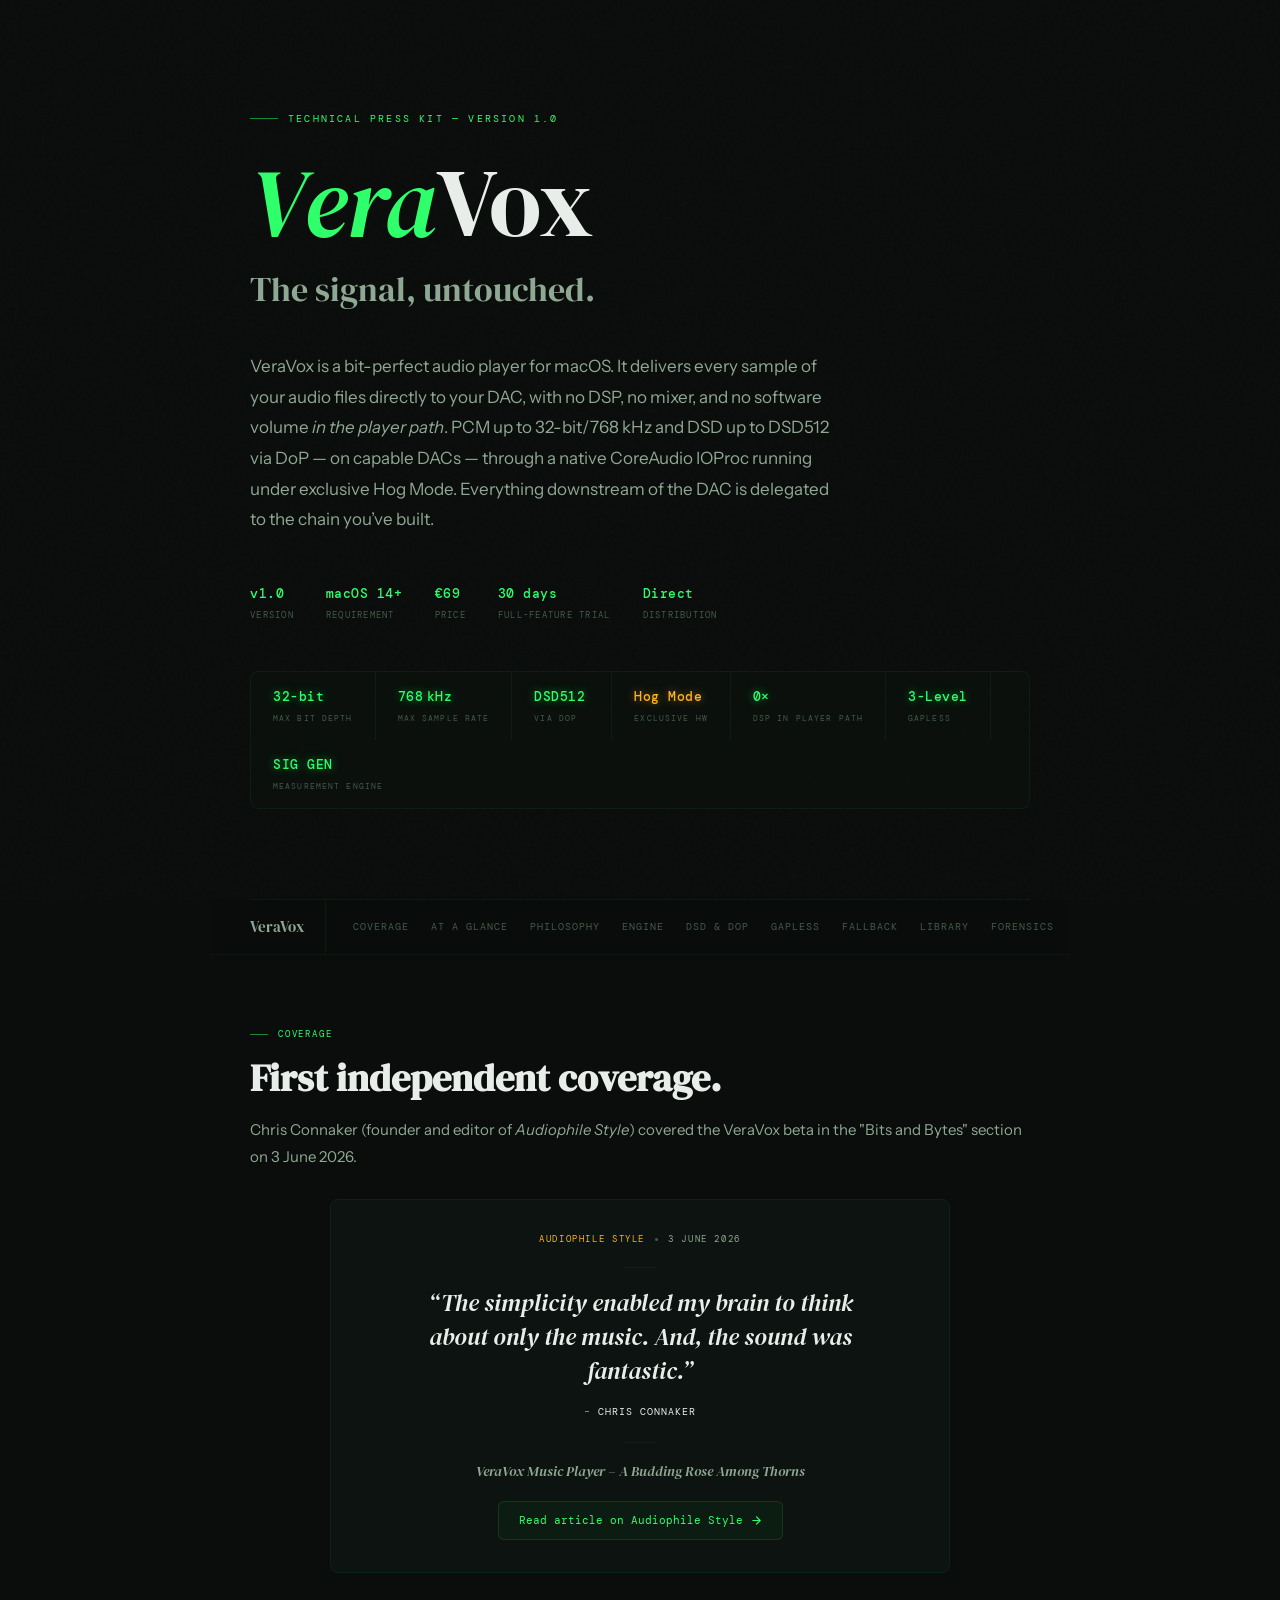
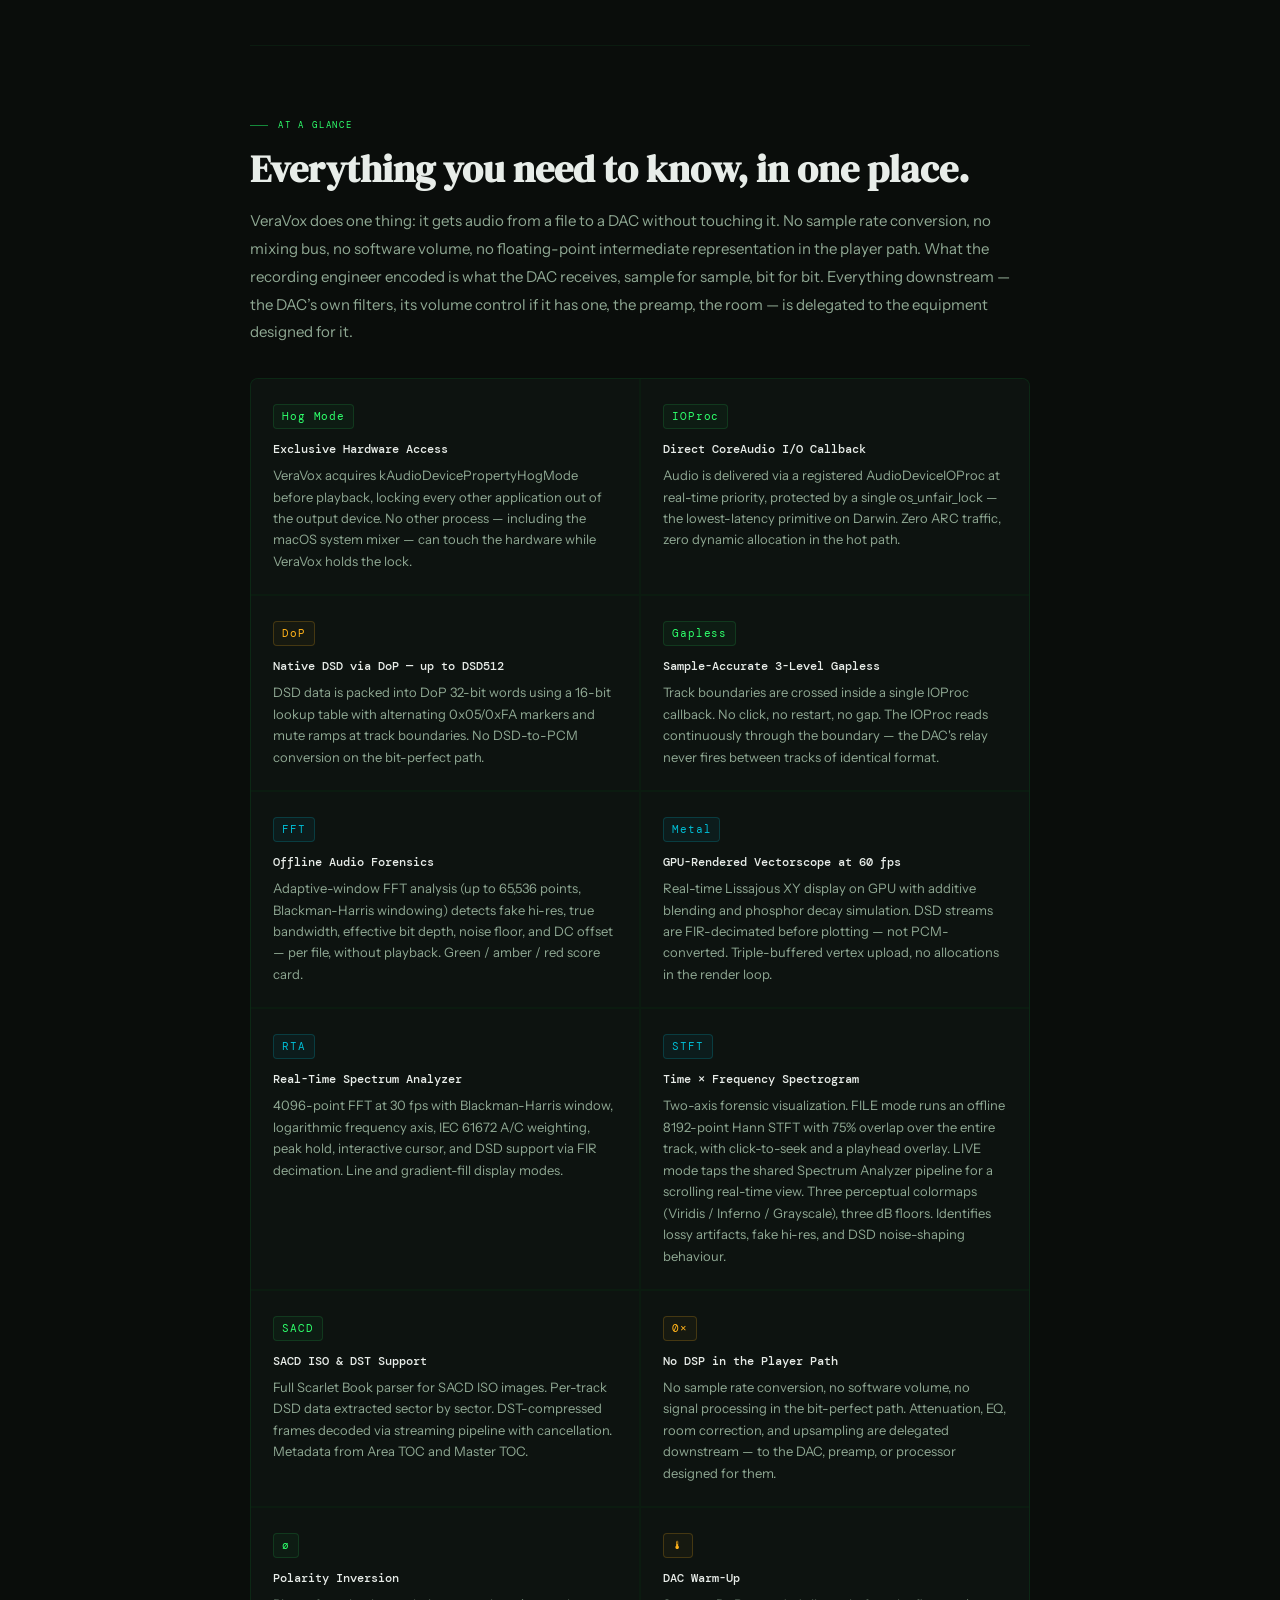
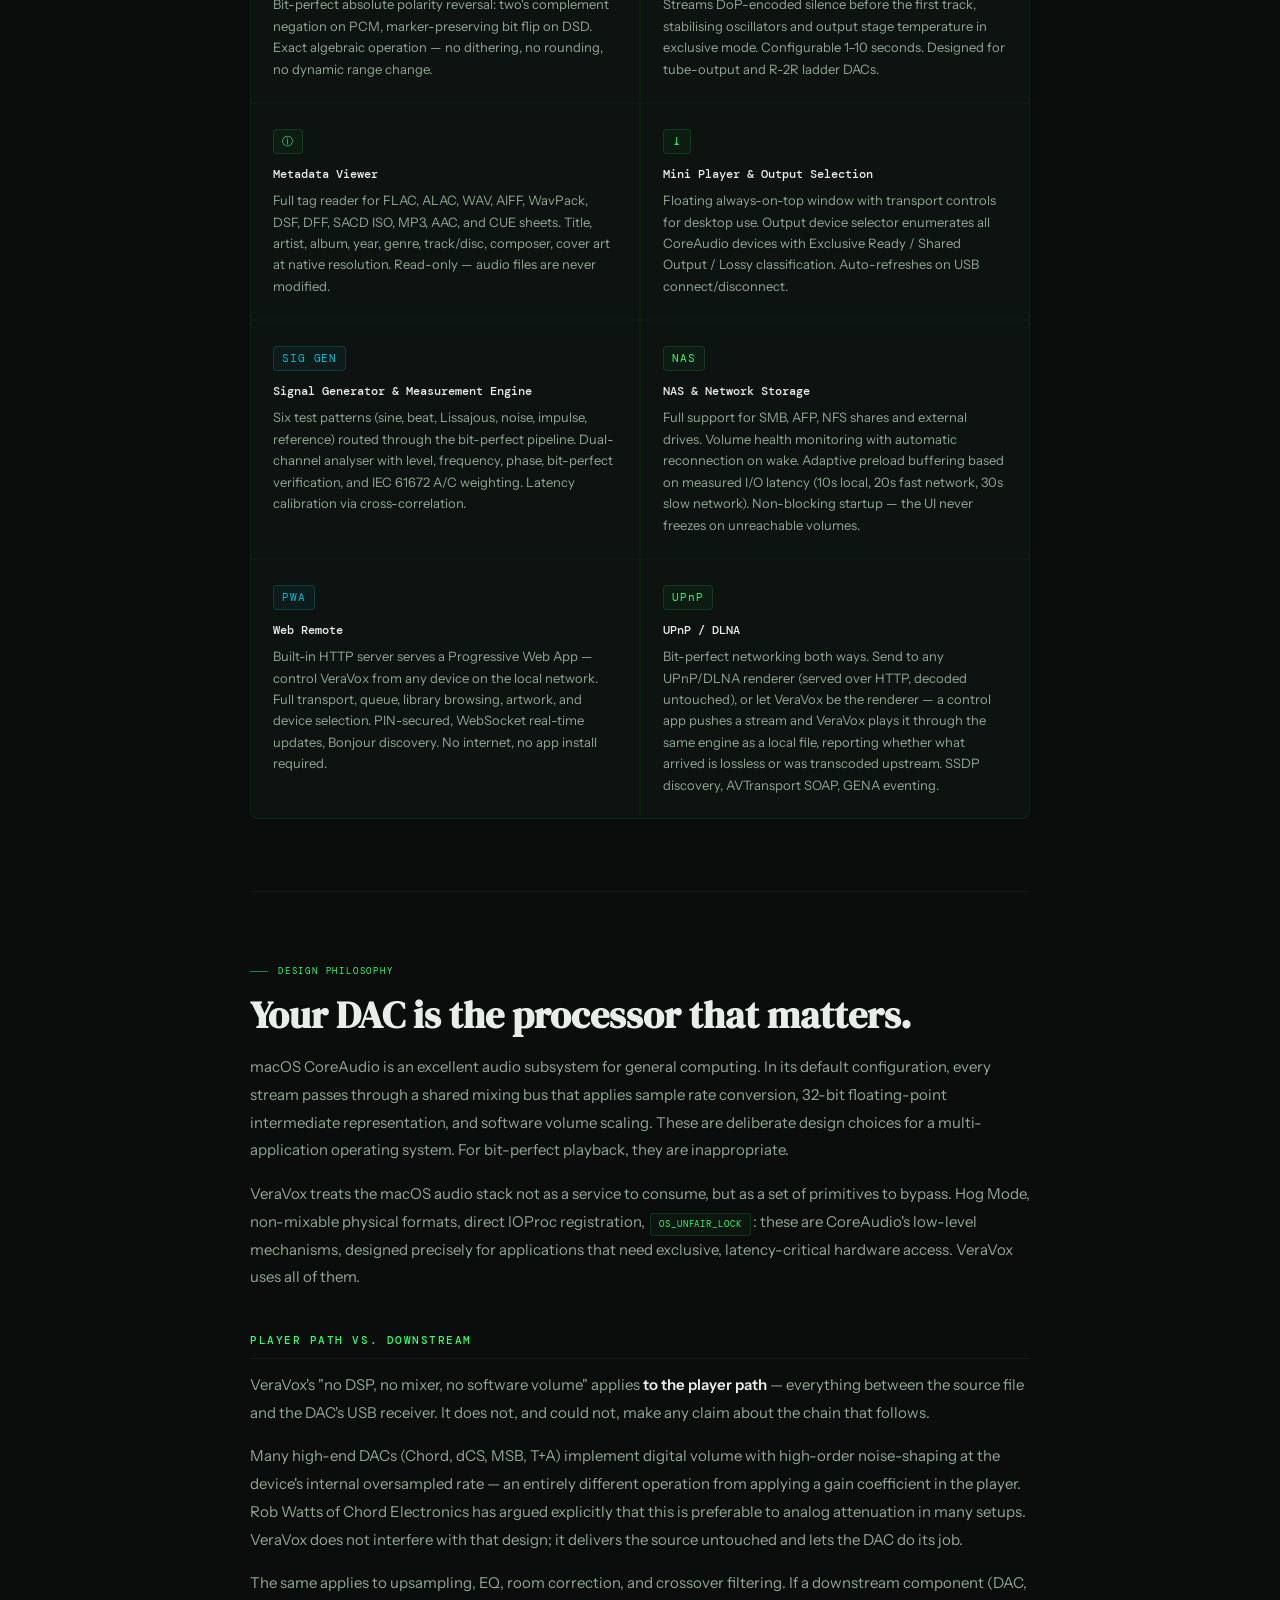
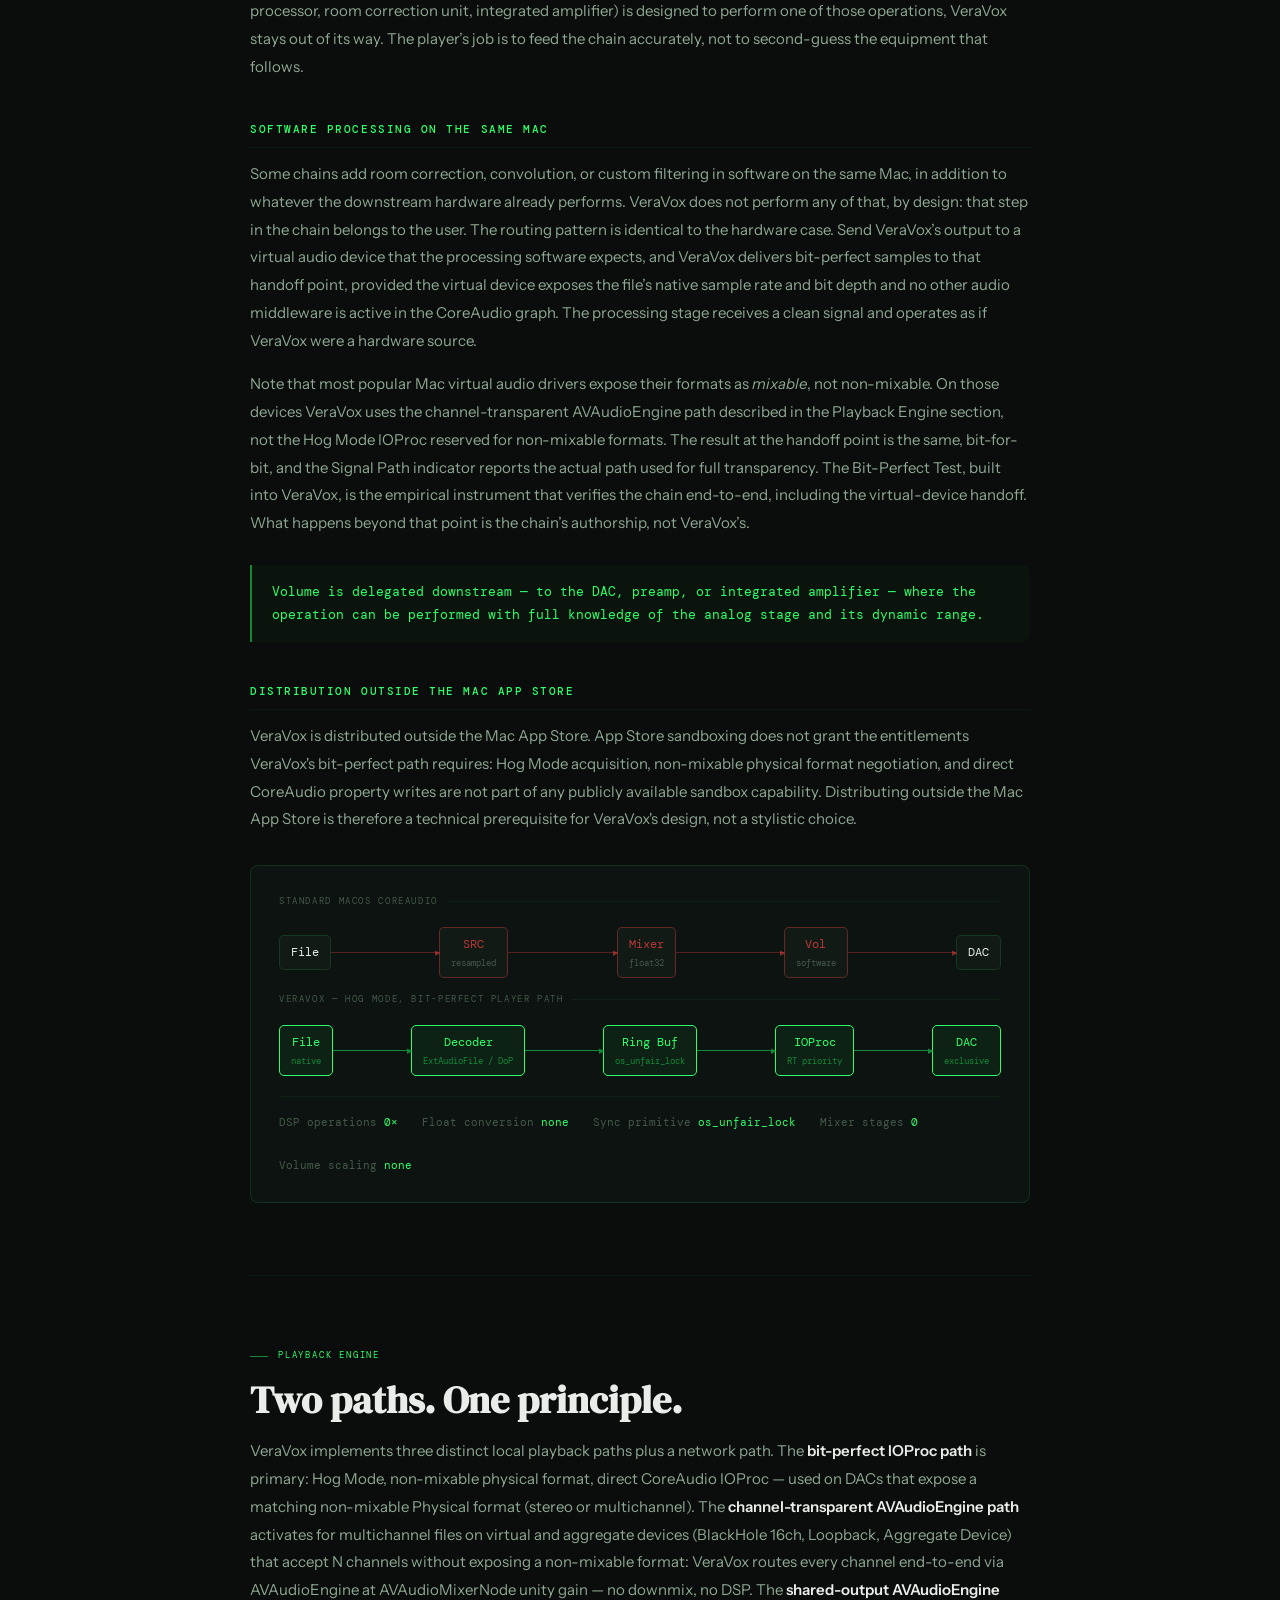
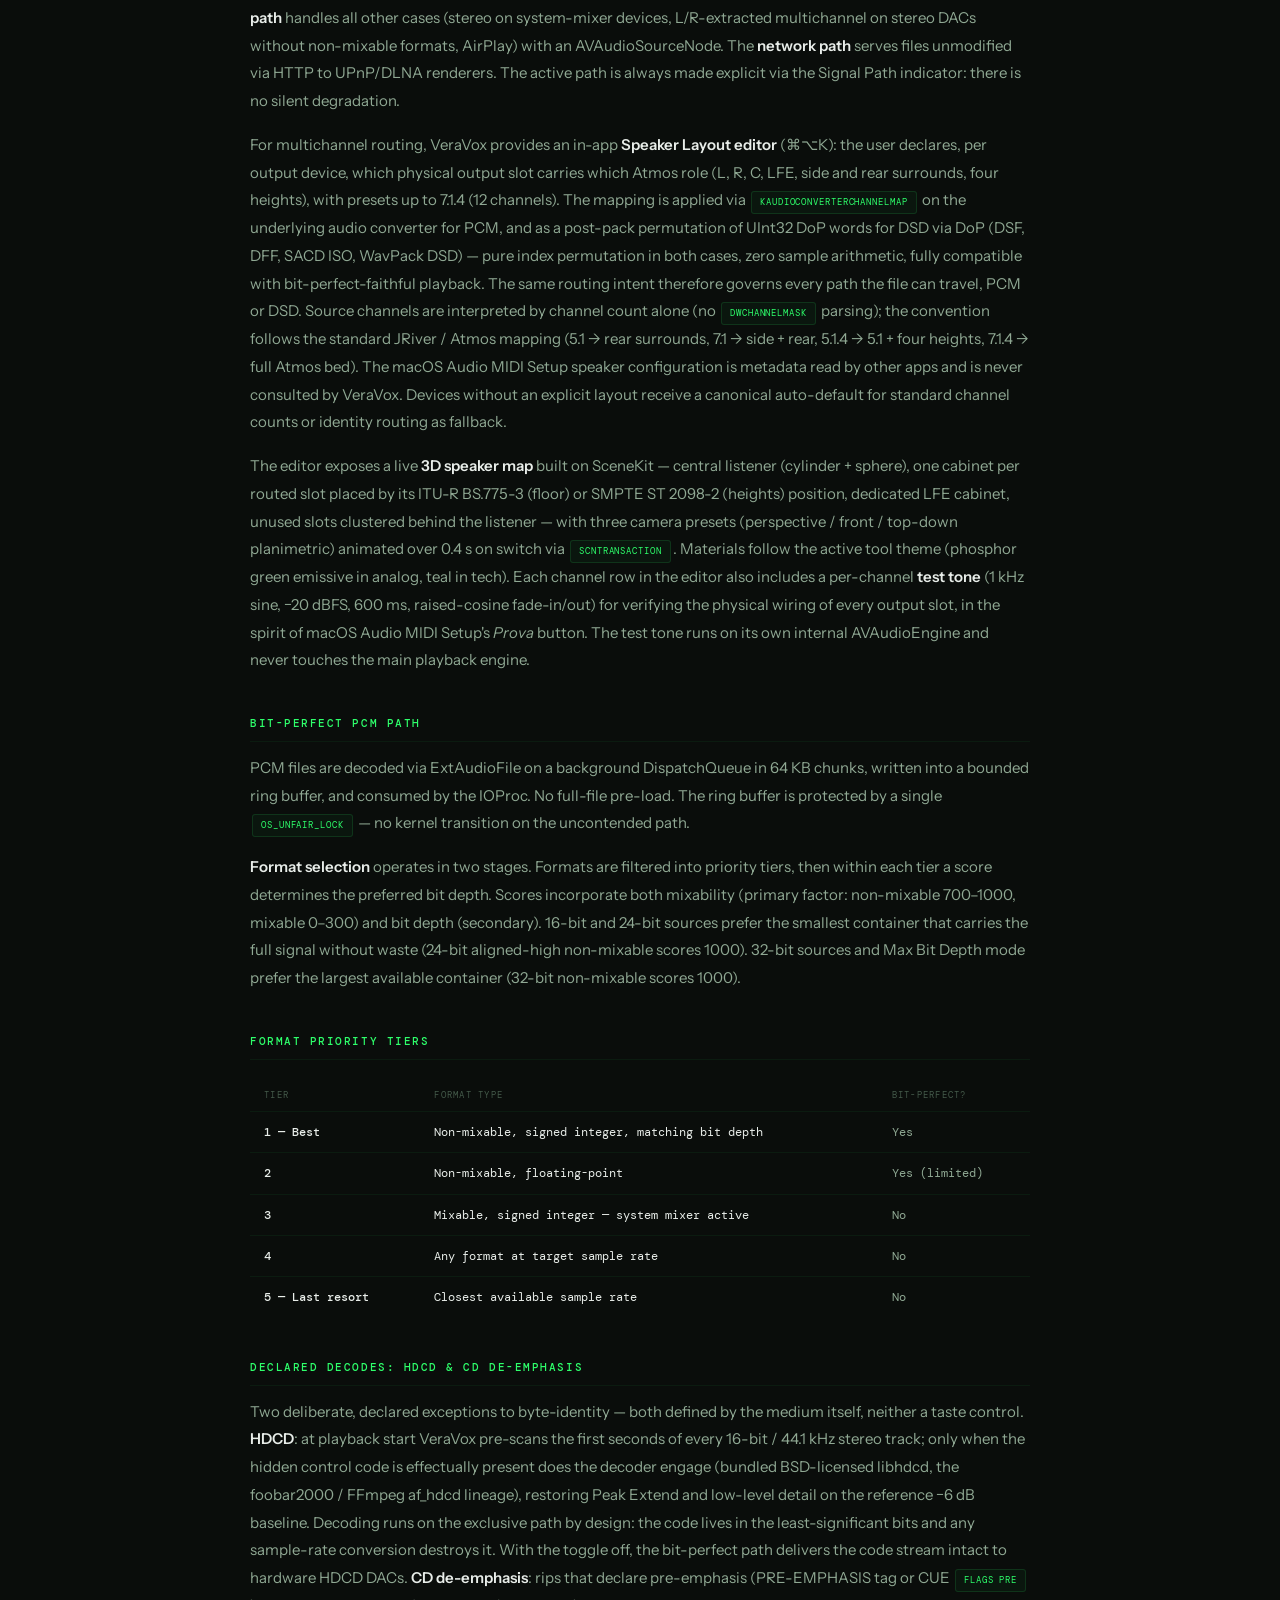
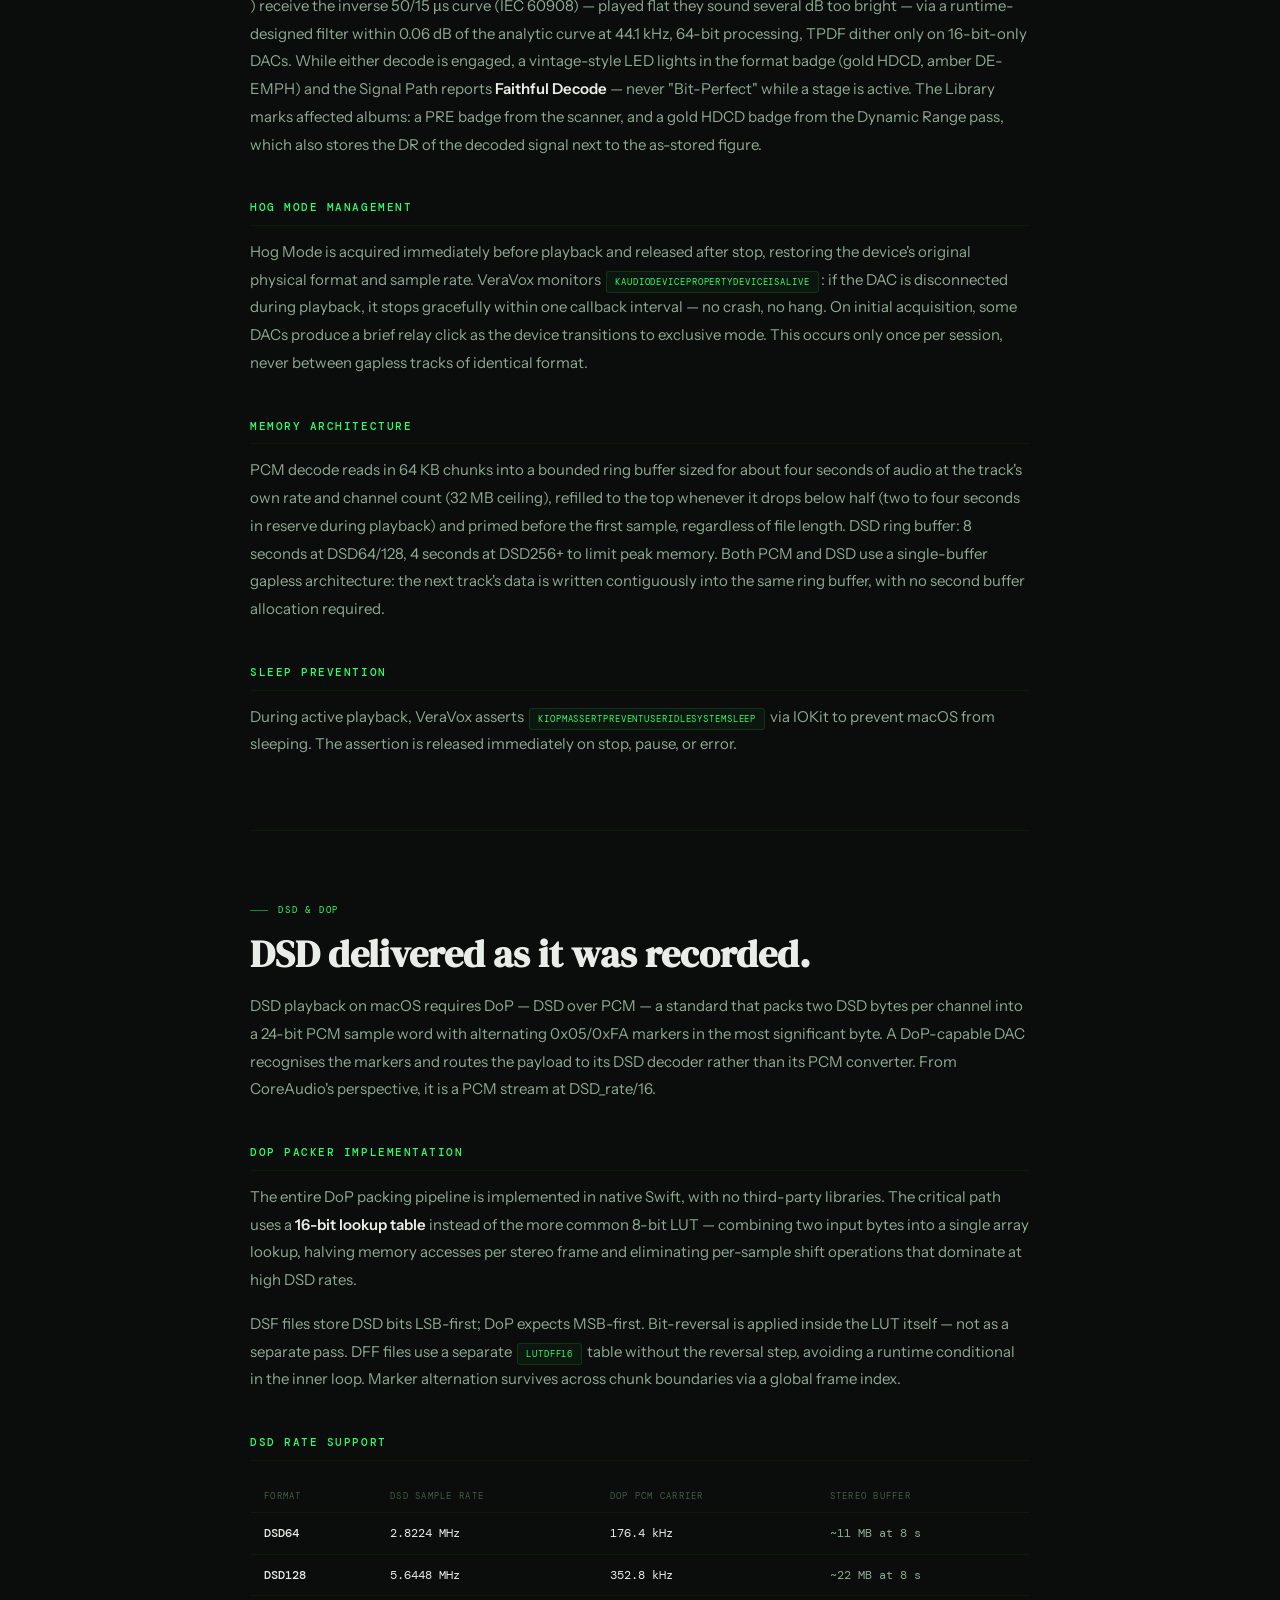
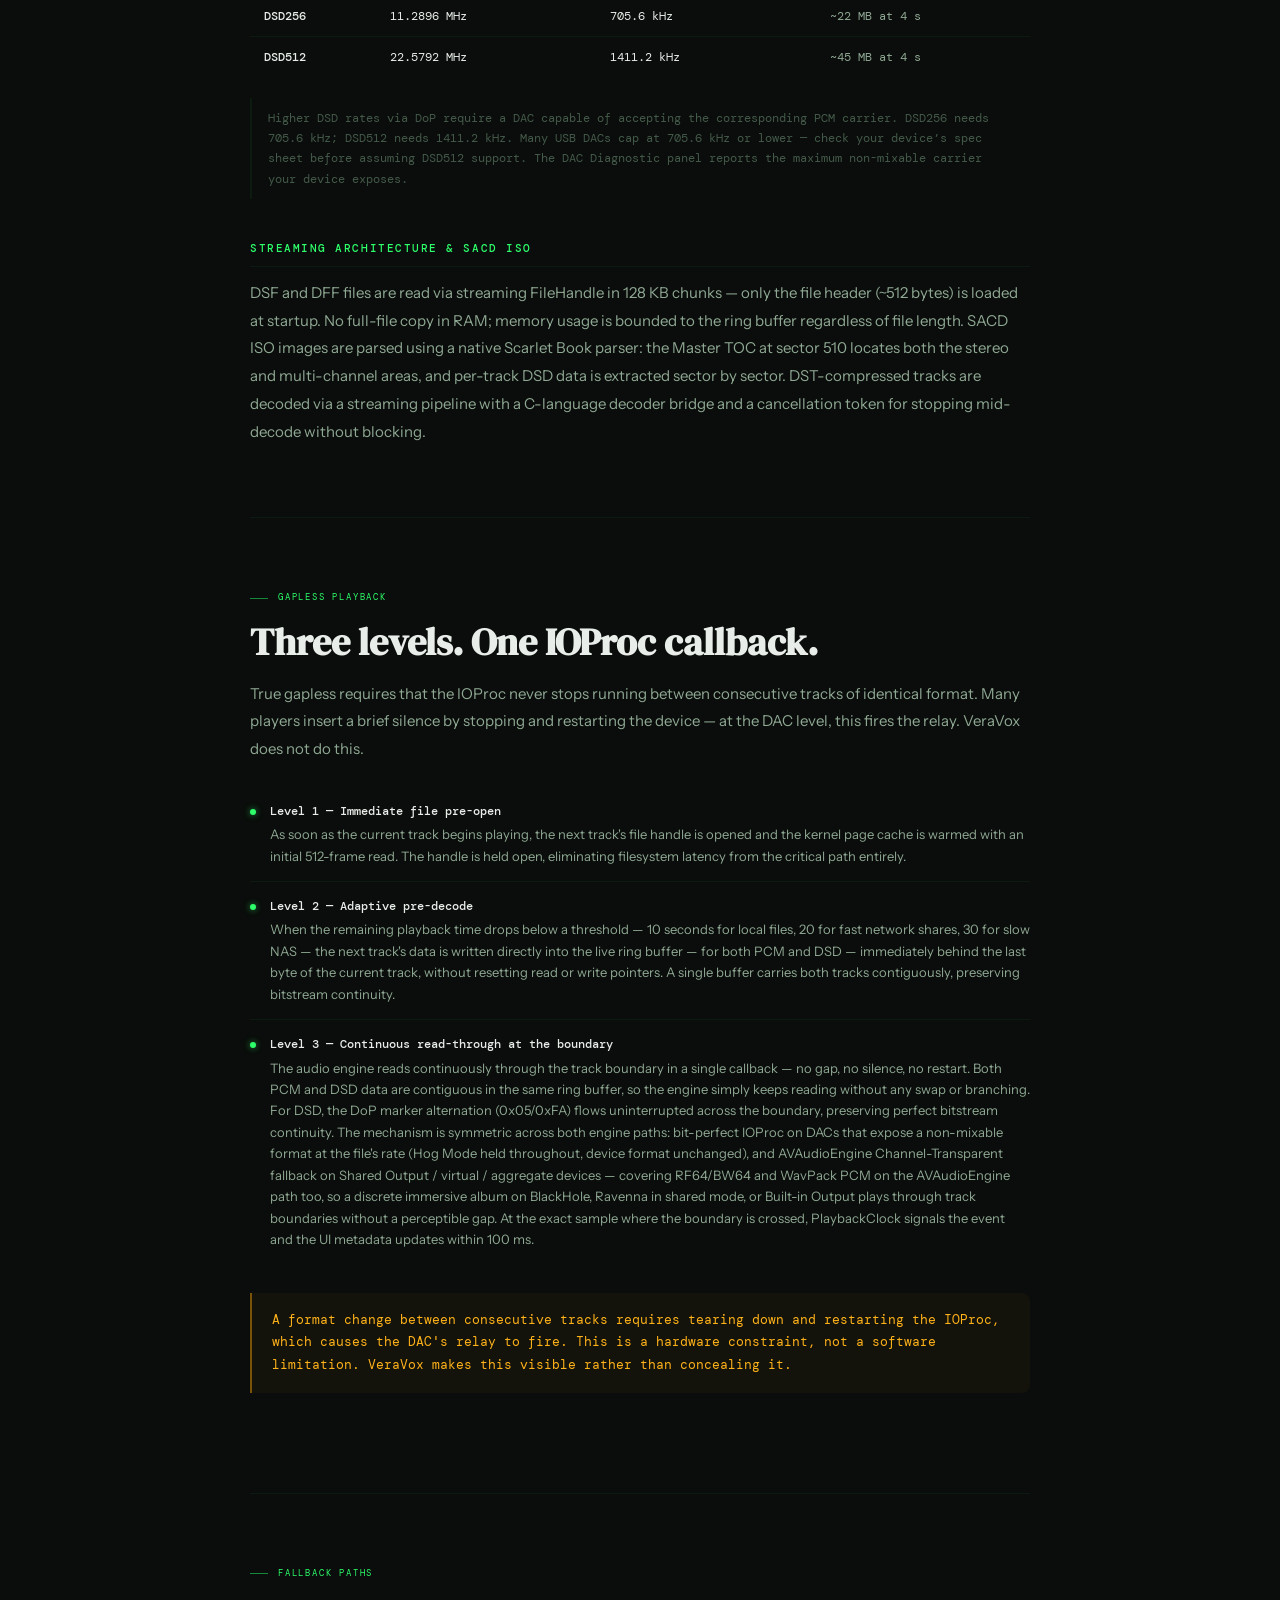
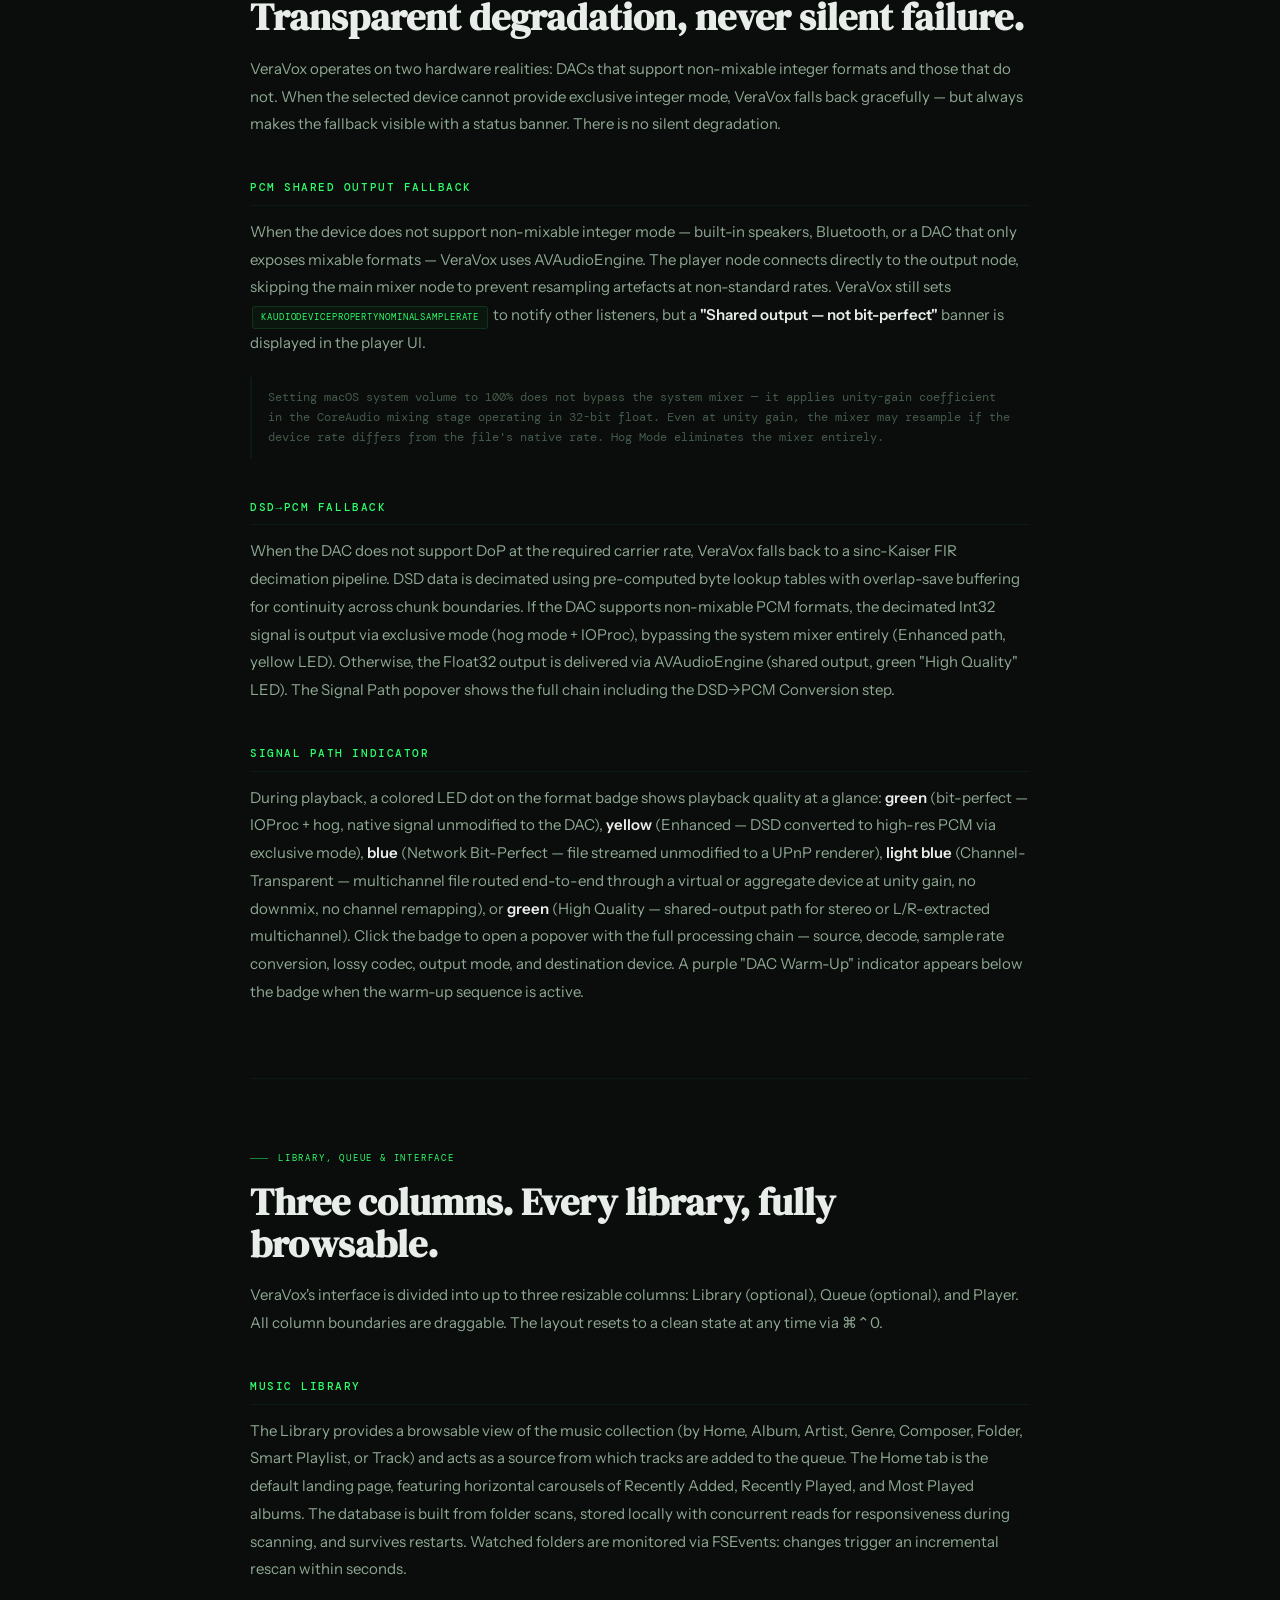
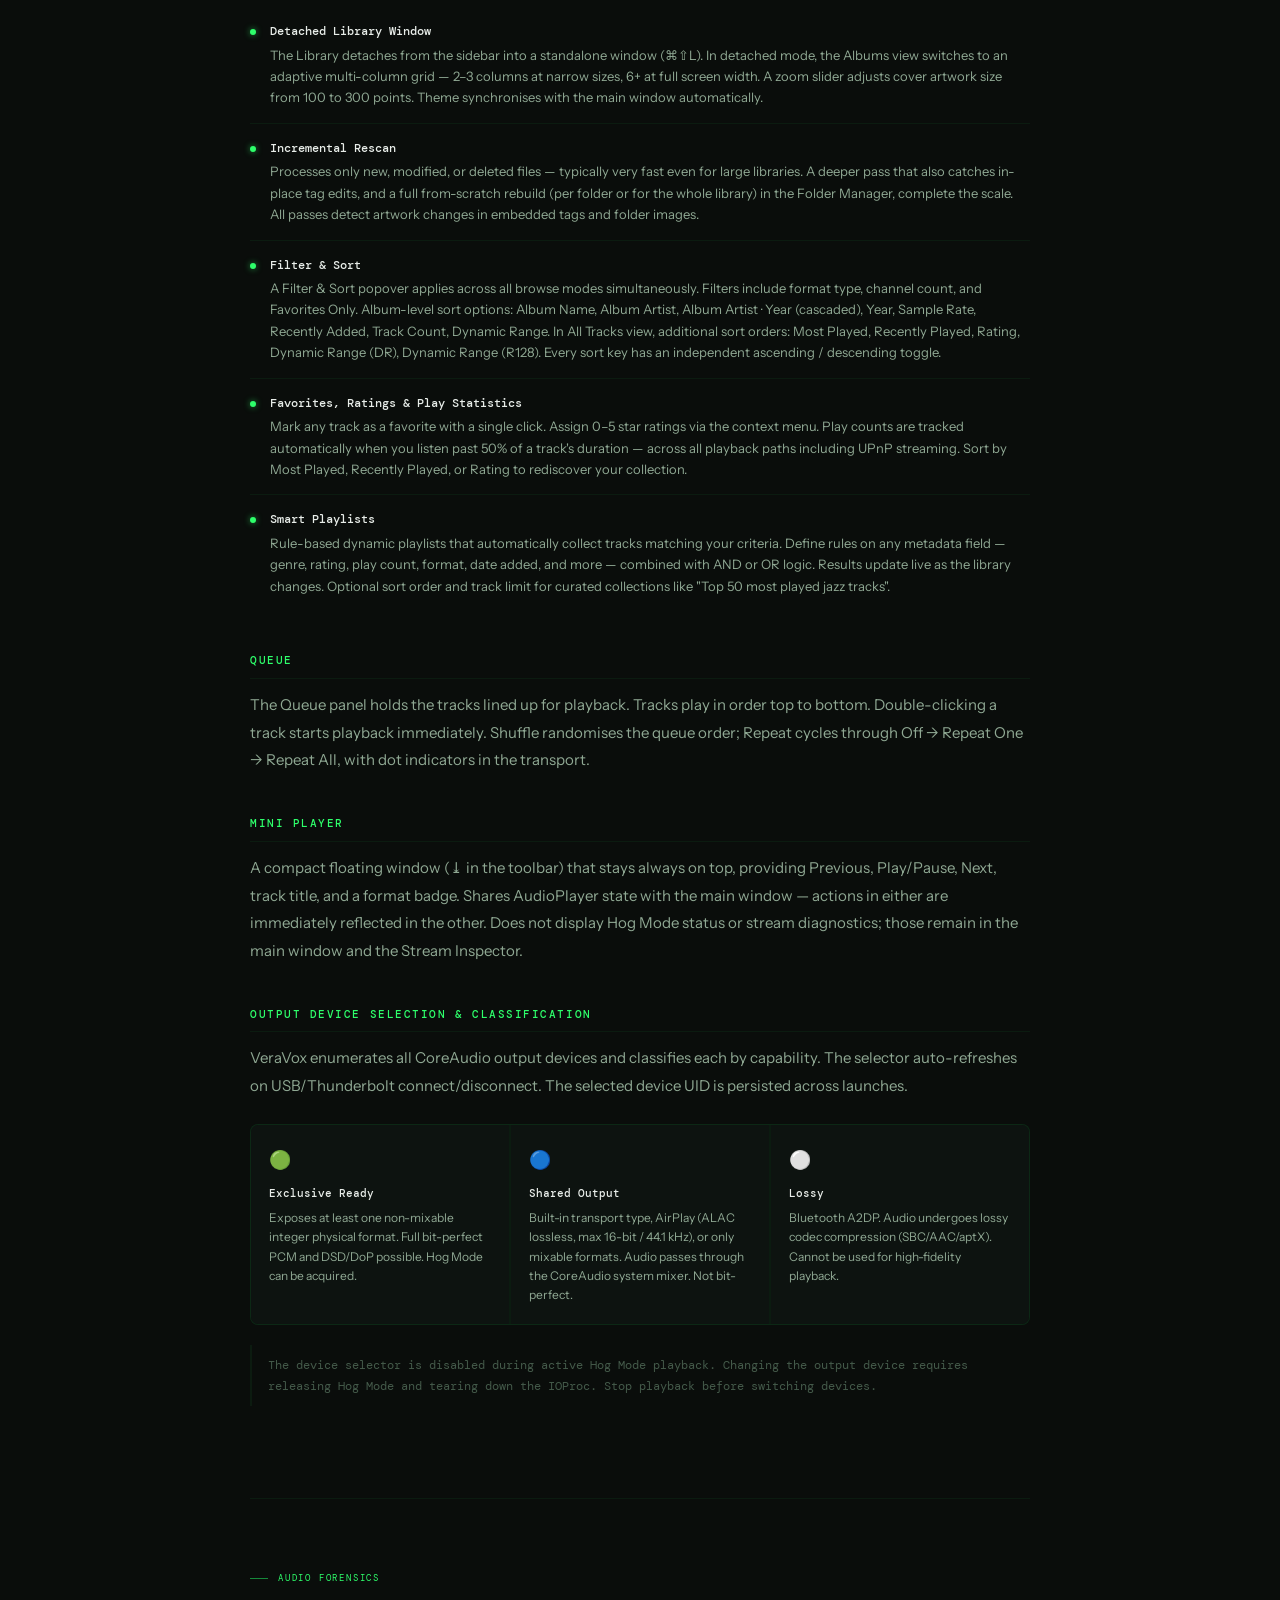
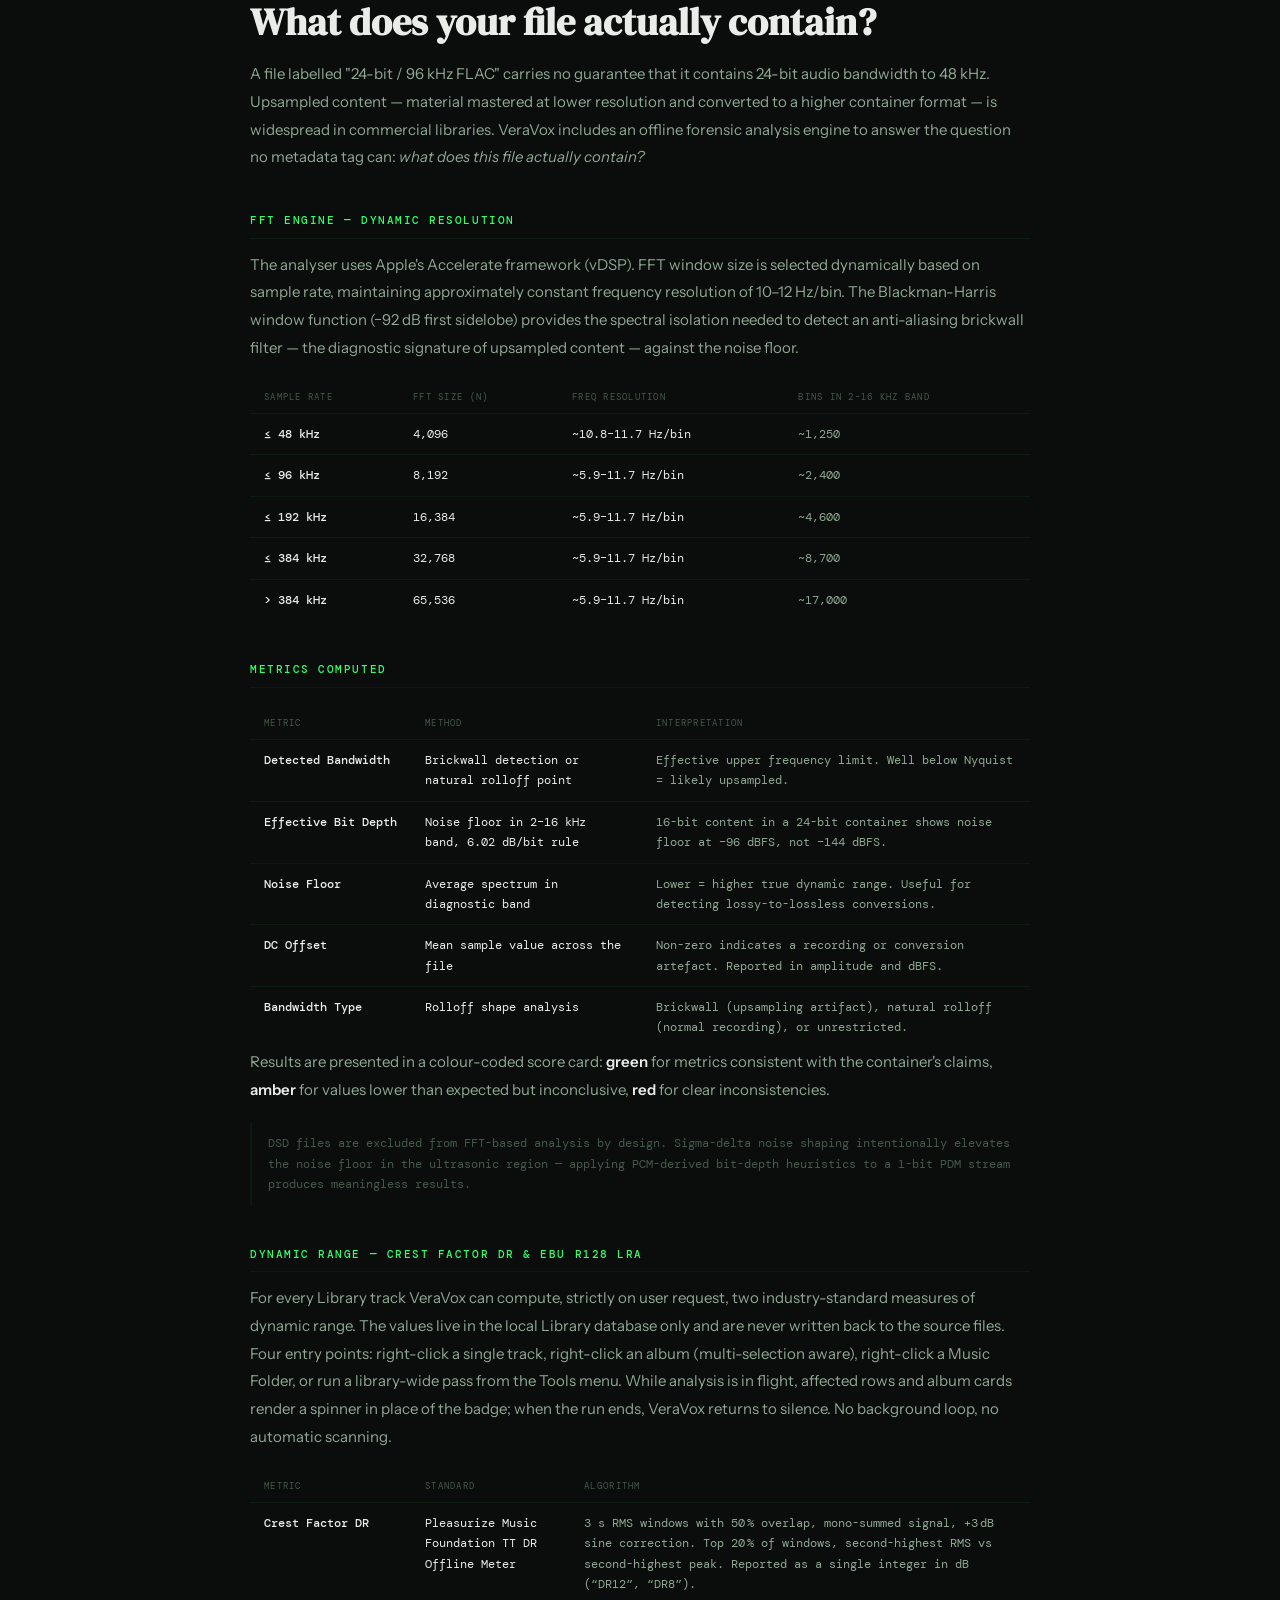
==== VeraVox_Press_Kit.html @ 3a7855cf "VeraVox 1.2.0 (release)" ====
<!DOCTYPE html>
<html lang="en">
<head>
<meta charset="UTF-8"/>
<meta name="viewport" content="width=device-width, initial-scale=1.0"/>
<title>VeraVox — Technical Press Kit</title>
<link rel="icon" type="image/png" sizes="96x96" href="favicon-96.png"/>
<link rel="icon" type="image/png" sizes="192x192" href="favicon-192.png"/>
<style>
/* Self-hosted fonts (same .ttf as the main site) so the wordmark+pay-off
   lockup always renders in DM Serif Display and never falls back to Georgia
   (which breaks same-width). No Google Fonts dependency, consistent with the
   site, landing, app and brand. Fonts/ ships next to this file. */
@font-face{font-family:'DM Serif Display';src:url('Fonts/DMSerifDisplay-Regular.ttf') format('truetype');font-weight:400;font-style:normal;font-display:swap}
@font-face{font-family:'DM Serif Display';src:url('Fonts/DMSerifDisplay-Italic.ttf') format('truetype');font-weight:400;font-style:italic;font-display:swap}
@font-face{font-family:'DM Mono';src:url('Fonts/DMMono-Light.ttf') format('truetype');font-weight:300;font-style:normal;font-display:swap}
@font-face{font-family:'DM Mono';src:url('Fonts/DMMono-Regular.ttf') format('truetype');font-weight:400;font-style:normal;font-display:swap}
@font-face{font-family:'DM Mono';src:url('Fonts/DMMono-Medium.ttf') format('truetype');font-weight:500;font-style:normal;font-display:swap}
@font-face{font-family:'Instrument Sans';src:url('Fonts/InstrumentSans-VariableFont_wdth,wght.ttf') format('truetype');font-weight:100 900;font-style:normal;font-display:swap}
@font-face{font-family:'Instrument Sans';src:url('Fonts/InstrumentSans-Italic-VariableFont_wdth,wght.ttf') format('truetype');font-weight:100 900;font-style:italic;font-display:swap}
:root{--bg:#0a0d0b;--panel:#0d1310;--panel2:#111a15;--border:rgba(46,255,107,.13);--bdim:rgba(46,255,107,.06);--green:#2EFF6B;--gdim:#15883a;--gbg:rgba(46,255,107,.04);--amber:#FFB21A;--adim:#7a5208;--abg:rgba(255,178,26,.04);--teal:#00BDD4;--red:#FF4444;--text:#e8ede9;--tmid:#8fa893;--tdim:#445a4a;--mono:'DM Mono','Menlo',monospace;--serif:'DM Serif Display',Georgia,serif;--sans:'Instrument Sans',sans-serif;--r:8px}
*,*::before,*::after{box-sizing:border-box;margin:0;padding:0}
html{scroll-behavior:smooth}
body{background:var(--bg);color:var(--text);font-family:var(--sans);font-size:16px;line-height:1.7;-webkit-font-smoothing:antialiased;overflow-x:hidden}
body::before{content:'';position:fixed;inset:0;background-image:url("data:image/svg+xml,%3Csvg viewBox='0 0 256 256' xmlns='http://www.w3.org/2000/svg'%3E%3Cfilter id='n'%3E%3CfeTurbulence type='fractalNoise' baseFrequency='0.9' numOctaves='4' stitchTiles='stitch'/%3E%3C/filter%3E%3Crect width='100%25' height='100%25' filter='url(%23n)'/%3E%3C/svg%3E");opacity:.018;pointer-events:none;z-index:0}
.page{position:relative;z-index:1;max-width:860px;margin:0 auto;padding:0 40px 100px}
.cover{min-height:100vh;display:flex;flex-direction:column;justify-content:center;align-items:flex-start;padding:80px 0 60px;border-bottom:1px solid var(--bdim)}
.cover-eyebrow{font-family:var(--mono);font-size:10px;letter-spacing:.22em;text-transform:uppercase;color:var(--green);display:flex;align-items:center;gap:10px;margin-bottom:28px;opacity:0;animation:fadeUp .7s .1s ease forwards}
.cover-eyebrow::before{content:'';display:block;width:28px;height:1px;background:var(--gdim)}
.cover h1{font-family:var(--serif);font-weight:400;font-synthesis-weight:none;font-size:clamp(52px,8vw,96px);line-height:1.0;color:var(--text);margin-bottom:10px;opacity:0;animation:fadeUp .7s .18s ease forwards}
.cover h1 em{font-style:italic;color:var(--green)}
.cover-sub{font-family:var(--serif);font-size:clamp(18.41px,2.833vw,33.99px);color:var(--tmid);margin-bottom:32px;opacity:0;animation:fadeUp .7s .26s ease forwards}
.cover-desc{font-size:17px;line-height:1.8;color:var(--tmid);max-width:580px;margin-bottom:48px;opacity:0;animation:fadeUp .7s .34s ease forwards}
.cover-meta{display:flex;gap:32px;flex-wrap:wrap;opacity:0;animation:fadeUp .7s .42s ease forwards}
.meta-item{display:flex;flex-direction:column;gap:3px}
.meta-val{font-family:var(--mono);font-size:13px;font-weight:500;color:var(--green);letter-spacing:.04em}
.meta-lbl{font-family:var(--mono);font-size:9px;letter-spacing:.14em;text-transform:uppercase;color:var(--tdim)}
.cover-specs{margin-top:48px;display:flex;flex-wrap:wrap;border:1px solid var(--bdim);border-radius:var(--r);overflow:hidden;background:rgba(13,19,16,.6);opacity:0;animation:fadeUp .7s .5s ease forwards}
.spec-item{padding:14px 22px;border-right:1px solid var(--bdim);display:flex;flex-direction:column;gap:4px;min-width:100px}
.spec-item:last-child{border-right:none}
.spec-val{font-family:var(--mono);font-size:13px;font-weight:500;color:var(--green);letter-spacing:.04em;text-shadow:0 0 8px rgba(46,255,107,.5),0 0 20px rgba(46,255,107,.2)}
.spec-val.amber{color:var(--amber);text-shadow:0 0 8px rgba(255,178,26,.5)}
.spec-lbl{font-family:var(--mono);font-size:8px;letter-spacing:.14em;text-transform:uppercase;color:var(--tdim)}
.toc{position:sticky;top:0;z-index:99;background:rgba(10,13,11,.96);backdrop-filter:blur(16px);border-bottom:1px solid var(--bdim);margin:0 -40px}
.toc-inner{max-width:860px;margin:0 auto;padding:0 40px;display:flex;align-items:center;overflow-x:auto;scrollbar-width:none}
.toc-inner::-webkit-scrollbar{display:none}
.toc-brand{font-family:var(--serif);font-size:15px;color:var(--tmid);padding:14px 20px 14px 0;border-right:1px solid var(--bdim);margin-right:16px;white-space:nowrap;flex-shrink:0}
.toc-link{font-family:var(--mono);font-size:10px;letter-spacing:.1em;text-transform:uppercase;color:var(--tdim);text-decoration:none;padding:14px 11px;white-space:nowrap;transition:color .2s;flex-shrink:0}
.toc-link:hover{color:var(--green)}
section{padding:72px 0;border-bottom:1px solid var(--bdim)}
section:last-of-type{border-bottom:none}
.sec-eyebrow{font-family:var(--mono);font-size:9px;letter-spacing:.2em;text-transform:uppercase;color:var(--green);display:flex;align-items:center;gap:10px;margin-bottom:16px}
.sec-eyebrow::before{content:'';display:block;width:18px;height:1px;background:var(--gdim)}
h2.sec-h{font-family:var(--serif);font-size:clamp(26px,4vw,38px);line-height:1.1;color:var(--text);margin-bottom:16px}
h3.sub-h{font-family:var(--mono);font-size:11px;font-weight:500;letter-spacing:.14em;text-transform:uppercase;color:var(--green);margin-top:40px;margin-bottom:12px;padding-bottom:8px;border-bottom:1px solid var(--bdim)}
h3.sub-h.am{color:var(--amber)}
p.body{font-size:15px;line-height:1.85;color:var(--tmid);margin-bottom:16px}
p.body:last-child{margin-bottom:0}
p.body strong{color:var(--text);font-weight:600}
.glance-grid{display:grid;grid-template-columns:1fr 1fr;gap:2px;background:var(--bdim);border:1px solid var(--bdim);border-radius:var(--r);overflow:hidden;margin-top:32px}
.glance-cell{background:var(--panel);padding:22px;transition:background .2s}
.glance-cell:hover{background:var(--panel2)}
.gc-icon{font-family:var(--mono);font-size:11px;color:var(--green);background:var(--gbg);border:1px solid var(--border);border-radius:4px;padding:2px 8px;display:inline-block;margin-bottom:10px;letter-spacing:.08em}
.gc-icon.am{color:var(--amber);background:var(--abg);border-color:rgba(255,178,26,.2)}
.gc-icon.cy{color:var(--teal);background:rgba(0,189,212,.06);border-color:rgba(0,189,212,.2)}
.gc-title{font-family:var(--mono);font-size:12px;font-weight:500;color:var(--text);margin-bottom:6px}
.gc-body{font-size:13px;line-height:1.65;color:var(--tmid)}
.signal-chain{background:var(--panel);border:1px solid var(--border);border-radius:var(--r);padding:28px;font-family:var(--mono);font-size:12px;margin-top:32px}
.sc-label{font-size:9px;letter-spacing:.18em;text-transform:uppercase;color:var(--tdim);margin-bottom:18px;display:flex;align-items:center;gap:8px}
.sc-label::after{content:'';flex:1;height:1px;background:var(--bdim)}
.sc-row{display:flex;align-items:center;margin-bottom:14px}
.sc-row:last-of-type{margin-bottom:0}
.sc-node{border:1px solid var(--border);border-radius:5px;padding:6px 11px;background:var(--panel2);text-align:center;white-space:nowrap;flex-shrink:0}
.sc-node.active{border-color:var(--green);background:rgba(46,255,107,.06);color:var(--green)}
.sc-node.err{border-color:rgba(255,68,68,.35);color:rgba(255,68,68,.7)}
.sc-node .sc-sub{font-size:9px;color:var(--tdim);margin-top:1px}
.sc-node.active .sc-sub{color:var(--gdim)}
.sc-arrow{flex:1;height:1px;background:var(--gdim);position:relative;min-width:12px}
.sc-arrow::after{content:'▶';position:absolute;right:-1px;top:50%;transform:translateY(-50%);font-size:7px;color:var(--gdim)}
.sc-arrow.bad{background:rgba(255,68,68,.3)}
.sc-arrow.bad::after{color:rgba(255,68,68,.5)}
.sc-stats{display:flex;gap:24px;margin-top:20px;padding-top:16px;border-top:1px solid var(--bdim);flex-wrap:wrap}
.sc-stat{font-size:11px}
.sc-stat .dim{color:var(--tdim)}
.sc-stat .val{color:var(--green)}
.tech-table{width:100%;border-collapse:collapse;font-family:var(--mono);font-size:12px;margin-top:20px}
.tech-table th{font-size:9px;letter-spacing:.14em;text-transform:uppercase;color:var(--tdim);text-align:left;padding:8px 14px;border-bottom:1px solid var(--bdim);font-weight:400}
.tech-table td{padding:10px 14px;border-bottom:1px solid var(--bdim);vertical-align:top}
.tech-table tr:last-child td{border-bottom:none}
.tech-table td:first-child{color:var(--text);font-weight:500;white-space:nowrap}
.tech-table td:last-child{color:var(--tmid)}
.tech-table tr:hover td{background:rgba(46,255,107,.025)}
.callout{font-family:var(--mono);font-size:13px;line-height:1.75;color:var(--green);border-left:2px solid var(--gdim);padding:16px 20px;background:rgba(46,255,107,.03);border-radius:0 var(--r) var(--r) 0;margin:28px 0}
.callout.am{color:var(--amber);border-left-color:var(--adim);background:var(--abg)}
.note{font-size:12px;line-height:1.7;color:var(--tdim);border-left:2px solid var(--bdim);padding:10px 16px;margin:20px 0;font-family:var(--mono)}
.format-grid{display:grid;grid-template-columns:1fr 1fr;gap:16px;margin-top:28px}
.fmt-block{background:var(--panel);border:1px solid var(--bdim);border-radius:var(--r);padding:20px}
.fmt-head{display:flex;align-items:center;justify-content:space-between;margin-bottom:14px;padding-bottom:10px;border-bottom:1px solid var(--bdim)}
.fmt-title{font-family:var(--mono);font-size:10px;letter-spacing:.14em;text-transform:uppercase;color:var(--tmid)}
.fdot{width:6px;height:6px;border-radius:50%;background:var(--green);box-shadow:0 0 5px rgba(46,255,107,.6)}
.fdot.am{background:var(--amber);box-shadow:0 0 5px rgba(255,178,26,.6)}
.frow{display:flex;align-items:center;justify-content:space-between;padding:5px 0;border-bottom:1px solid rgba(46,255,107,.04);font-family:var(--mono);font-size:11px}
.frow:last-child{border-bottom:none}
.fext{color:var(--text);font-weight:500}
.fspec{color:var(--tdim);font-size:10px}
.feat-list{list-style:none;margin-top:24px;display:flex;flex-direction:column}
.feat-item{display:flex;align-items:flex-start;gap:14px;padding:14px 0;border-bottom:1px solid var(--bdim)}
.feat-item:last-child{border-bottom:none}
.feat-dot{width:6px;height:6px;border-radius:50%;background:var(--green);box-shadow:0 0 6px rgba(46,255,107,.6);margin-top:8px;flex-shrink:0}
.feat-dot.am{background:var(--amber);box-shadow:0 0 6px rgba(255,178,26,.6)}
.feat-dot.cy{background:var(--teal);box-shadow:0 0 6px rgba(0,189,212,.6)}
.feat-title{font-family:var(--mono);font-size:12px;font-weight:500;color:var(--text);margin-bottom:3px}
.feat-desc{font-size:13px;line-height:1.65;color:var(--tmid)}
.rate-grid{display:grid;grid-template-columns:repeat(auto-fill,minmax(180px,1fr));gap:2px;background:var(--bdim);border:1px solid var(--bdim);border-radius:var(--r);overflow:hidden;margin-top:24px}
.rate-cell{background:var(--panel);padding:14px 16px;font-family:var(--mono)}
.rate-val{font-size:13px;font-weight:500;color:var(--green);margin-bottom:3px}
.rate-desc{font-size:10px;color:var(--tdim)}
.device-grid{display:grid;grid-template-columns:1fr 1fr 1fr;gap:2px;background:var(--bdim);border:1px solid var(--bdim);border-radius:var(--r);overflow:hidden;margin-top:24px}
.device-cell{background:var(--panel);padding:20px 18px}
.device-indicator{font-size:18px;margin-bottom:8px}
.device-label{font-family:var(--mono);font-size:11px;font-weight:500;color:var(--text);margin-bottom:6px}
.device-desc{font-size:12px;line-height:1.6;color:var(--tmid)}
.two-col{display:grid;grid-template-columns:1fr 1fr;gap:24px;margin-top:24px}
.info-block{background:var(--panel);border:1px solid var(--bdim);border-radius:var(--r);padding:20px}
.ib-title{font-family:var(--mono);font-size:10px;letter-spacing:.14em;text-transform:uppercase;color:var(--tdim);margin-bottom:12px;padding-bottom:8px;border-bottom:1px solid var(--bdim)}
.ib-row{display:flex;justify-content:space-between;align-items:flex-start;padding:5px 0;border-bottom:1px solid var(--bdim);font-family:var(--mono);font-size:11px}
.ib-row:last-child{border-bottom:none}
.ib-key{color:var(--tmid)}
.ib-val{color:var(--text);font-weight:500;text-align:right}
.pricing-card{max-width:460px;background:var(--panel);border:1px solid var(--border);border-radius:12px;overflow:hidden;margin:32px auto 0;box-shadow:0 0 60px rgba(46,255,107,.05)}
.pricing-hdr{padding:28px 32px 22px;border-bottom:1px solid var(--bdim);background:linear-gradient(160deg,rgba(46,255,107,.04) 0%,transparent 100%);text-align:center}
.pricing-name{font-family:var(--serif);font-size:24px;color:var(--text);margin-bottom:14px}
.pricing-num{display:flex;align-items:baseline;gap:4px;justify-content:center;margin-bottom:4px}
.pricing-cur{font-family:var(--mono);font-size:18px;color:var(--gdim);align-self:flex-start;margin-top:8px}
.pricing-amt{font-family:var(--mono);font-size:52px;font-weight:500;color:var(--green);letter-spacing:-.02em;text-shadow:0 0 20px rgba(46,255,107,.3)}
.pricing-cycle{font-family:var(--mono);font-size:11px;color:var(--tdim)}
.pricing-trial{display:inline-flex;align-items:center;gap:6px;font-family:var(--mono);font-size:11px;color:var(--amber);background:rgba(255,178,26,.07);border:1px solid rgba(255,178,26,.18);padding:5px 14px;border-radius:20px;margin-top:14px}
.pricing-feats{padding:22px 32px}
.pf{display:flex;align-items:flex-start;gap:10px;padding:6px 0;font-size:13px;color:var(--tmid)}
.pch{width:14px;height:14px;border-radius:50%;background:rgba(46,255,107,.1);border:1px solid rgba(46,255,107,.22);display:flex;align-items:center;justify-content:center;flex-shrink:0;margin-top:2px;font-size:8px;color:var(--green)}
.pricing-note{padding:0 32px 24px;font-family:var(--mono);font-size:10px;color:var(--tdim);text-align:center;line-height:1.6}
.chip{display:inline-block;font-family:var(--mono);font-size:9px;letter-spacing:.1em;text-transform:uppercase;padding:2px 8px;border-radius:3px;border:1px solid var(--border);background:var(--gbg);color:var(--green);margin:0 2px}
.doc-footer{padding:48px 0 0;border-top:1px solid var(--bdim);display:flex;justify-content:space-between;align-items:flex-end;flex-wrap:wrap;gap:16px}
.footer-brand{font-family:var(--serif);font-size:22px;color:var(--tmid)}
.footer-brand em{color:var(--green);font-style:italic}
.footer-meta{font-family:var(--mono);font-size:10px;color:var(--tdim);line-height:1.8;text-align:right}
.footer-meta a{color:var(--green);text-decoration:none}
@keyframes fadeUp{from{opacity:0;transform:translateY(18px)}to{opacity:1;transform:none}}
@media(max-width:680px){
  .page{padding:0 20px 80px}
  .glance-grid,.format-grid,.two-col,.device-grid{grid-template-columns:1fr}
  .toc{margin:0 -20px}

  /* cover-specs: stack verticale, bordi corretti */
  .cover-specs{flex-direction:column;width:100%}
  .spec-item{border-right:none;border-bottom:1px solid var(--bdim);padding:12px 16px;min-width:0}
  .spec-item:last-child{border-bottom:none}

  /* signal chain: scroll orizzontale — non si rompe mai */
  .signal-chain{padding:20px 16px;overflow:hidden}
  .sc-row{overflow-x:auto;padding-bottom:8px;-webkit-overflow-scrolling:touch;
    scrollbar-width:none}
  .sc-row::-webkit-scrollbar{display:none}

  /* nodi signal chain: più compatti su mobile */
  .sc-node{padding:5px 8px;font-size:10px}
  .sc-node .sc-sub{font-size:8px}
  .sc-arrow{min-width:8px}

  /* tech-table: prima colonna non più nowrap, si adatta */
  .tech-table td:first-child{white-space:normal;min-width:80px}
  .tech-table td{padding:8px 10px;font-size:11px}
  .tech-table th{padding:6px 10px}

  /* cover-meta: gap ridotto */
  .cover-meta{gap:20px}

  .coverage-card{padding:24px 16px}
  .cv-quote{font-size:clamp(17px,4vw,21px);max-width:none}
}

/* COVERAGE */
.coverage-card{background:var(--panel);border:1px solid var(--bdim);border-radius:var(--r);padding:32px 36px;text-align:center;margin-top:28px;max-width:620px;margin-left:auto;margin-right:auto}
.cv-meta{font-family:var(--mono);font-size:9px;letter-spacing:.18em;text-transform:uppercase;color:var(--tmid);margin-bottom:20px;display:flex;align-items:center;justify-content:center;gap:10px;flex-wrap:wrap}
.cv-outlet{color:var(--amber)}
.cv-dot{width:3px;height:3px;border-radius:50%;background:var(--tdim)}
.cv-divider{width:32px;height:1px;background:var(--bdim);margin:0 auto 18px;border:none}
.cv-quote{font-family:var(--serif);font-style:italic;font-size:clamp(18px,2.2vw,24px);line-height:1.4;color:var(--text);margin:0 auto 16px;max-width:480px;quotes:none}
.cv-author{font-family:var(--mono);font-size:10px;letter-spacing:.1em;text-transform:uppercase;color:var(--tmid);margin-bottom:22px}
.cv-author .cv-name{color:var(--text)}
.cv-article{font-family:var(--serif);font-style:italic;font-size:14px;color:var(--tmid);margin-bottom:20px;line-height:1.45}
.cv-cta{display:inline-flex;align-items:center;gap:8px;font-family:var(--mono);font-size:11px;color:var(--green);border:1px solid var(--border);background:var(--gbg);padding:9px 20px;border-radius:6px;text-decoration:none;white-space:nowrap;transition:background .2s,box-shadow .2s,transform .2s}
.cv-cta:hover{background:rgba(46,255,107,.10);box-shadow:0 0 14px rgba(46,255,107,.15);transform:translateY(-1px)}
</style>
</head>
<body>
<div class="page">

<!-- COVER -->
<div class="cover">
  <div class="cover-eyebrow">Technical Press Kit — Version 1.0</div>
  <h1><em>Vera</em>Vox</h1>
  <p class="cover-sub">The signal, untouched.</p>
  <p class="cover-desc">VeraVox is a bit-perfect audio player for macOS. It delivers every sample of your audio files directly to your DAC, with no DSP, no mixer, and no software volume <em>in the player path</em>. PCM up to 32-bit/768&thinsp;kHz and DSD up to DSD512 via DoP &mdash; on capable DACs &mdash; through a native CoreAudio IOProc running under exclusive Hog Mode. Everything downstream of the DAC is delegated to the chain you&rsquo;ve built.</p>
  <div class="cover-meta">
    <div class="meta-item"><span class="meta-val">v1.0</span><span class="meta-lbl">Version</span></div>
    <div class="meta-item"><span class="meta-val">macOS 14+</span><span class="meta-lbl">Requirement</span></div>
    <div class="meta-item"><span class="meta-val">&euro;69</span><span class="meta-lbl">Price</span></div>
    <div class="meta-item"><span class="meta-val">30 days</span><span class="meta-lbl">Full-Feature Trial</span></div>
    <div class="meta-item"><span class="meta-val">Direct</span><span class="meta-lbl">Distribution</span></div>
  </div>
  <div class="cover-specs">
    <div class="spec-item"><span class="spec-val">32-bit</span><span class="spec-lbl">Max Bit Depth</span></div>
    <div class="spec-item"><span class="spec-val">768&thinsp;kHz</span><span class="spec-lbl">Max Sample Rate</span></div>
    <div class="spec-item"><span class="spec-val">DSD512</span><span class="spec-lbl">via DoP</span></div>
    <div class="spec-item"><span class="spec-val amber">Hog Mode</span><span class="spec-lbl">Exclusive HW</span></div>
    <div class="spec-item"><span class="spec-val">0&times;</span><span class="spec-lbl">DSP in Player Path</span></div>
    <div class="spec-item"><span class="spec-val">3-Level</span><span class="spec-lbl">Gapless</span></div>
    <div class="spec-item"><span class="spec-val">SIG GEN</span><span class="spec-lbl">Measurement Engine</span></div>
  </div>
</div>

<!-- TOC -->
<nav class="toc">
  <div class="toc-inner">
    <span class="toc-brand">VeraVox</span>
    <a href="#coverage"  class="toc-link">Coverage</a>
    <a href="#glance"    class="toc-link">At a Glance</a>
    <a href="#philosophy" class="toc-link">Philosophy</a>
    <a href="#engine"    class="toc-link">Engine</a>
    <a href="#dsd"       class="toc-link">DSD &amp; DoP</a>
    <a href="#gapless"   class="toc-link">Gapless</a>
    <a href="#fallback"  class="toc-link">Fallback</a>
    <a href="#library"   class="toc-link">Library</a>
    <a href="#analysis"  class="toc-link">Forensics</a>
    <a href="#tools"     class="toc-link">Tools</a>
    <a href="#siggen"    class="toc-link">SIG GEN</a>
    <a href="#nas"       class="toc-link">NAS</a>
    <a href="#webremote" class="toc-link">Web Remote</a>
    <a href="#upnp"      class="toc-link">UPnP</a>
    <a href="#tuneshine" class="toc-link">Tuneshine&reg;</a>
    <a href="#formats"   class="toc-link">Formats</a>
    <a href="#pricing"   class="toc-link">Pricing</a>
  </div>
</nav>

<!-- COVERAGE -->
<section id="coverage">
  <div class="sec-eyebrow">Coverage</div>
  <h2 class="sec-h">First independent coverage.</h2>
  <p class="body">Chris Connaker (founder and editor of <em>Audiophile Style</em>) covered the VeraVox beta in the "Bits and Bytes" section on 3 June 2026.</p>
  <article class="coverage-card">
    <div class="cv-meta">
      <span class="cv-outlet">Audiophile Style</span>
      <span class="cv-dot" aria-hidden="true"></span>
      <time datetime="2026-06-03">3 June 2026</time>
    </div>
    <hr class="cv-divider"/>
    <blockquote class="cv-quote" cite="https://audiophilestyle.com/ca/bits-and-bytes/veravox-music-player-a-budding-rose-among-thorns-r1430/">
      &ldquo;The simplicity enabled my brain to think about only the music. And, the sound was fantastic.&rdquo;
    </blockquote>
    <p class="cv-author">&ndash; <span class="cv-name">Chris Connaker</span></p>
    <hr class="cv-divider"/>
    <p class="cv-article">VeraVox Music Player &ndash; A Budding Rose Among Thorns</p>
    <a class="cv-cta"
       href="https://audiophilestyle.com/ca/bits-and-bytes/veravox-music-player-a-budding-rose-among-thorns-r1430/"
       target="_blank"
       rel="noopener noreferrer">
      Read article on Audiophile Style
      <svg width="11" height="11" viewBox="0 0 12 12" fill="none" aria-hidden="true"><path d="M2 6h8M6 2l4 4-4 4" stroke="currentColor" stroke-width="1.3" stroke-linecap="round" stroke-linejoin="round"/></svg>
    </a>
  </article>
</section>

<!-- AT A GLANCE -->
<section id="glance">
  <div class="sec-eyebrow">At a Glance</div>
  <h2 class="sec-h">Everything you need to know, in one place.</h2>
  <p class="body">VeraVox does one thing: it gets audio from a file to a DAC without touching it. No sample rate conversion, no mixing bus, no software volume, no floating-point intermediate representation in the player path. What the recording engineer encoded is what the DAC receives, sample for sample, bit for bit. Everything downstream &mdash; the DAC&rsquo;s own filters, its volume control if it has one, the preamp, the room &mdash; is delegated to the equipment designed for it.</p>
  <div class="glance-grid">
    <div class="glance-cell"><span class="gc-icon">Hog Mode</span><div class="gc-title">Exclusive Hardware Access</div><div class="gc-body">VeraVox acquires kAudioDevicePropertyHogMode before playback, locking every other application out of the output device. No other process — including the macOS system mixer — can touch the hardware while VeraVox holds the lock.</div></div>
    <div class="glance-cell"><span class="gc-icon">IOProc</span><div class="gc-title">Direct CoreAudio I/O Callback</div><div class="gc-body">Audio is delivered via a registered AudioDeviceIOProc at real-time priority, protected by a single os_unfair_lock — the lowest-latency primitive on Darwin. Zero ARC traffic, zero dynamic allocation in the hot path.</div></div>
    <div class="glance-cell"><span class="gc-icon am">DoP</span><div class="gc-title">Native DSD via DoP — up to DSD512</div><div class="gc-body">DSD data is packed into DoP 32-bit words using a 16-bit lookup table with alternating 0x05/0xFA markers and mute ramps at track boundaries. No DSD-to-PCM conversion on the bit-perfect path.</div></div>
    <div class="glance-cell"><span class="gc-icon">Gapless</span><div class="gc-title">Sample-Accurate 3-Level Gapless</div><div class="gc-body">Track boundaries are crossed inside a single IOProc callback. No click, no restart, no gap. The IOProc reads continuously through the boundary — the DAC's relay never fires between tracks of identical format.</div></div>
    <div class="glance-cell"><span class="gc-icon cy">FFT</span><div class="gc-title">Offline Audio Forensics</div><div class="gc-body">Adaptive-window FFT analysis (up to 65,536 points, Blackman-Harris windowing) detects fake hi-res, true bandwidth, effective bit depth, noise floor, and DC offset — per file, without playback. Green / amber / red score card.</div></div>
    <div class="glance-cell"><span class="gc-icon cy">Metal</span><div class="gc-title">GPU-Rendered Vectorscope at 60 fps</div><div class="gc-body">Real-time Lissajous XY display on GPU with additive blending and phosphor decay simulation. DSD streams are FIR-decimated before plotting — not PCM-converted. Triple-buffered vertex upload, no allocations in the render loop.</div></div>
    <div class="glance-cell"><span class="gc-icon cy">RTA</span><div class="gc-title">Real-Time Spectrum Analyzer</div><div class="gc-body">4096-point FFT at 30&thinsp;fps with Blackman-Harris window, logarithmic frequency axis, IEC&thinsp;61672 A/C weighting, peak hold, interactive cursor, and DSD support via FIR decimation. Line and gradient-fill display modes.</div></div>
    <div class="glance-cell"><span class="gc-icon cy">STFT</span><div class="gc-title">Time &times; Frequency Spectrogram</div><div class="gc-body">Two-axis forensic visualization. FILE mode runs an offline 8192-point Hann STFT with 75% overlap over the entire track, with click-to-seek and a playhead overlay. LIVE mode taps the shared Spectrum Analyzer pipeline for a scrolling real-time view. Three perceptual colormaps (Viridis / Inferno / Grayscale), three dB floors. Identifies lossy artifacts, fake hi-res, and DSD noise-shaping behaviour.</div></div>
    <div class="glance-cell"><span class="gc-icon">SACD</span><div class="gc-title">SACD ISO &amp; DST Support</div><div class="gc-body">Full Scarlet Book parser for SACD ISO images. Per-track DSD data extracted sector by sector. DST-compressed frames decoded via streaming pipeline with cancellation. Metadata from Area TOC and Master TOC.</div></div>
    <div class="glance-cell"><span class="gc-icon am">0&times;</span><div class="gc-title">No DSP in the Player Path</div><div class="gc-body">No sample rate conversion, no software volume, no signal processing in the bit-perfect path. Attenuation, EQ, room correction, and upsampling are delegated downstream &mdash; to the DAC, preamp, or processor designed for them.</div></div>
    <div class="glance-cell"><span class="gc-icon">ø</span><div class="gc-title">Polarity Inversion</div><div class="gc-body">Bit-perfect absolute polarity reversal: two's complement negation on PCM, marker-preserving bit flip on DSD. Exact algebraic operation — no dithering, no rounding, no dynamic range change.</div></div>
    <div class="glance-cell"><span class="gc-icon am">🌡</span><div class="gc-title">DAC Warm-Up</div><div class="gc-body">Streams DoP-encoded silence before the first track, stabilising oscillators and output stage temperature in exclusive mode. Configurable 1–10 seconds. Designed for tube-output and R-2R ladder DACs.</div></div>
    <div class="glance-cell"><span class="gc-icon">ⓘ</span><div class="gc-title">Metadata Viewer</div><div class="gc-body">Full tag reader for FLAC, ALAC, WAV, AIFF, WavPack, DSF, DFF, SACD ISO, MP3, AAC, and CUE sheets. Title, artist, album, year, genre, track/disc, composer, cover art at native resolution. Read-only — audio files are never modified.</div></div>
    <div class="glance-cell"><span class="gc-icon">⤓</span><div class="gc-title">Mini Player &amp; Output Selection</div><div class="gc-body">Floating always-on-top window with transport controls for desktop use. Output device selector enumerates all CoreAudio devices with Exclusive Ready / Shared Output / Lossy classification. Auto-refreshes on USB connect/disconnect.</div></div>
    <div class="glance-cell"><span class="gc-icon cy">SIG GEN</span><div class="gc-title">Signal Generator &amp; Measurement Engine</div><div class="gc-body">Six test patterns (sine, beat, Lissajous, noise, impulse, reference) routed through the bit-perfect pipeline. Dual-channel analyser with level, frequency, phase, bit-perfect verification, and IEC 61672 A/C weighting. Latency calibration via cross-correlation.</div></div>
    <div class="glance-cell"><span class="gc-icon">NAS</span><div class="gc-title">NAS &amp; Network Storage</div><div class="gc-body">Full support for SMB, AFP, NFS shares and external drives. Volume health monitoring with automatic reconnection on wake. Adaptive preload buffering based on measured I/O latency (10s local, 20s fast network, 30s slow network). Non-blocking startup — the UI never freezes on unreachable volumes.</div></div>
    <div class="glance-cell"><span class="gc-icon cy">PWA</span><div class="gc-title">Web Remote</div><div class="gc-body">Built-in HTTP server serves a Progressive Web App — control VeraVox from any device on the local network. Full transport, queue, library browsing, artwork, and device selection. PIN-secured, WebSocket real-time updates, Bonjour discovery. No internet, no app install required.</div></div>
    <div class="glance-cell"><span class="gc-icon">UPnP</span><div class="gc-title">UPnP / DLNA</div><div class="gc-body">Bit-perfect networking both ways. Send to any UPnP/DLNA renderer (served over HTTP, decoded untouched), or let VeraVox be the renderer — a control app pushes a stream and VeraVox plays it through the same engine as a local file, reporting whether what arrived is lossless or was transcoded upstream. SSDP discovery, AVTransport SOAP, GENA eventing.</div></div>
  </div>
</section>

<!-- PHILOSOPHY -->
<section id="philosophy">
  <div class="sec-eyebrow">Design Philosophy</div>
  <h2 class="sec-h">Your DAC is the processor that matters.</h2>
  <p class="body">macOS CoreAudio is an excellent audio subsystem for general computing. In its default configuration, every stream passes through a shared mixing bus that applies sample rate conversion, 32-bit floating-point intermediate representation, and software volume scaling. These are deliberate design choices for a multi-application operating system. For bit-perfect playback, they are inappropriate.</p>
  <p class="body">VeraVox treats the macOS audio stack not as a service to consume, but as a set of primitives to bypass. Hog Mode, non-mixable physical formats, direct IOProc registration, <span class="chip">os_unfair_lock</span>: these are CoreAudio's low-level mechanisms, designed precisely for applications that need exclusive, latency-critical hardware access. VeraVox uses all of them.</p>
  <h3 class="sub-h">Player Path vs. Downstream</h3>
  <p class="body">VeraVox's "no DSP, no mixer, no software volume" applies <strong>to the player path</strong> &mdash; everything between the source file and the DAC's USB receiver. It does not, and could not, make any claim about the chain that follows.</p>
  <p class="body">Many high-end DACs (Chord, dCS, MSB, T+A) implement digital volume with high-order noise-shaping at the device's internal oversampled rate &mdash; an entirely different operation from applying a gain coefficient in the player. Rob Watts of Chord Electronics has argued explicitly that this is preferable to analog attenuation in many setups. VeraVox does not interfere with that design; it delivers the source untouched and lets the DAC do its job.</p>
  <p class="body">The same applies to upsampling, EQ, room correction, and crossover filtering. If a downstream component (DAC, processor, room correction unit, integrated amplifier) is designed to perform one of those operations, VeraVox stays out of its way. The player&rsquo;s job is to feed the chain accurately, not to second-guess the equipment that follows.</p>
  <h3 class="sub-h">Software Processing on the Same Mac</h3>
  <p class="body">Some chains add room correction, convolution, or custom filtering in software on the same Mac, in addition to whatever the downstream hardware already performs. VeraVox does not perform any of that, by design: that step in the chain belongs to the user. The routing pattern is identical to the hardware case. Send VeraVox&rsquo;s output to a virtual audio device that the processing software expects, and VeraVox delivers bit-perfect samples to that handoff point, provided the virtual device exposes the file&rsquo;s native sample rate and bit depth and no other audio middleware is active in the CoreAudio graph. The processing stage receives a clean signal and operates as if VeraVox were a hardware source.</p>
  <p class="body">Note that most popular Mac virtual audio drivers expose their formats as <em>mixable</em>, not non-mixable. On those devices VeraVox uses the channel-transparent AVAudioEngine path described in the Playback Engine section, not the Hog Mode IOProc reserved for non-mixable formats. The result at the handoff point is the same, bit-for-bit, and the Signal Path indicator reports the actual path used for full transparency. The Bit-Perfect Test, built into VeraVox, is the empirical instrument that verifies the chain end-to-end, including the virtual-device handoff. What happens beyond that point is the chain&rsquo;s authorship, not VeraVox&rsquo;s.</p>
  <div class="callout">Volume is delegated downstream &mdash; to the DAC, preamp, or integrated amplifier &mdash; where the operation can be performed with full knowledge of the analog stage and its dynamic range.</div>
  <h3 class="sub-h">Distribution Outside the Mac App Store</h3>
  <p class="body">VeraVox is distributed outside the Mac App Store. App Store sandboxing does not grant the entitlements VeraVox's bit-perfect path requires: Hog Mode acquisition, non-mixable physical format negotiation, and direct CoreAudio property writes are not part of any publicly available sandbox capability. Distributing outside the Mac App Store is therefore a technical prerequisite for VeraVox's design, not a stylistic choice.</p>
  <div class="signal-chain">
    <div class="sc-label">Standard macOS CoreAudio</div>
    <div class="sc-row">
      <div class="sc-node"><div>File</div></div><div class="sc-arrow bad"></div>
      <div class="sc-node err"><div>SRC</div><div class="sc-sub">resampled</div></div><div class="sc-arrow bad"></div>
      <div class="sc-node err"><div>Mixer</div><div class="sc-sub">float32</div></div><div class="sc-arrow bad"></div>
      <div class="sc-node err"><div>Vol</div><div class="sc-sub">software</div></div><div class="sc-arrow bad"></div>
      <div class="sc-node"><div>DAC</div></div>
    </div>
    <div class="sc-label">VeraVox &mdash; Hog Mode, Bit-Perfect Player Path</div>
    <div class="sc-row">
      <div class="sc-node active"><div>File</div><div class="sc-sub">native</div></div><div class="sc-arrow"></div>
      <div class="sc-node active"><div>Decoder</div><div class="sc-sub">ExtAudioFile / DoP</div></div><div class="sc-arrow"></div>
      <div class="sc-node active"><div>Ring Buf</div><div class="sc-sub">os_unfair_lock</div></div><div class="sc-arrow"></div>
      <div class="sc-node active"><div>IOProc</div><div class="sc-sub">RT priority</div></div><div class="sc-arrow"></div>
      <div class="sc-node active"><div>DAC</div><div class="sc-sub">exclusive</div></div>
    </div>
    <div class="sc-stats">
      <div class="sc-stat"><span class="dim">DSP operations </span><span class="val">0×</span></div>
      <div class="sc-stat"><span class="dim">Float conversion </span><span class="val">none</span></div>
      <div class="sc-stat"><span class="dim">Sync primitive </span><span class="val">os_unfair_lock</span></div>
      <div class="sc-stat"><span class="dim">Mixer stages </span><span class="val">0</span></div>
      <div class="sc-stat"><span class="dim">Volume scaling </span><span class="val">none</span></div>
    </div>
  </div>
</section>

<!-- ENGINE -->
<section id="engine">
  <div class="sec-eyebrow">Playback Engine</div>
  <h2 class="sec-h">Two paths. One principle.</h2>
  <p class="body">VeraVox implements three distinct local playback paths plus a network path. The <strong>bit-perfect IOProc path</strong> is primary: Hog Mode, non-mixable physical format, direct CoreAudio IOProc — used on DACs that expose a matching non-mixable Physical format (stereo or multichannel). The <strong>channel-transparent AVAudioEngine path</strong> activates for multichannel files on virtual and aggregate devices (BlackHole 16ch, Loopback, Aggregate Device) that accept N channels without exposing a non-mixable format: VeraVox routes every channel end-to-end via AVAudioEngine at AVAudioMixerNode unity gain — no downmix, no DSP. The <strong>shared-output AVAudioEngine path</strong> handles all other cases (stereo on system-mixer devices, L/R-extracted multichannel on stereo DACs without non-mixable formats, AirPlay) with an AVAudioSourceNode. The <strong>network path</strong> serves files unmodified via HTTP to UPnP/DLNA renderers. The active path is always made explicit via the Signal Path indicator: there is no silent degradation.</p>

  <p class="body">For multichannel routing, VeraVox provides an in-app <strong>Speaker Layout editor</strong> (⌘⌥K): the user declares, per output device, which physical output slot carries which Atmos role (L, R, C, LFE, side and rear surrounds, four heights), with presets up to 7.1.4 (12 channels). The mapping is applied via <span class="chip">kAudioConverterChannelMap</span> on the underlying audio converter for PCM, and as a post-pack permutation of UInt32 DoP words for DSD via DoP (DSF, DFF, SACD ISO, WavPack DSD) &mdash; pure index permutation in both cases, zero sample arithmetic, fully compatible with bit-perfect-faithful playback. The same routing intent therefore governs every path the file can travel, PCM or DSD. Source channels are interpreted by channel count alone (no <span class="chip">dwChannelMask</span> parsing); the convention follows the standard JRiver / Atmos mapping (5.1 → rear surrounds, 7.1 → side + rear, 5.1.4 → 5.1 + four heights, 7.1.4 → full Atmos bed). The macOS Audio MIDI Setup speaker configuration is metadata read by other apps and is never consulted by VeraVox. Devices without an explicit layout receive a canonical auto-default for standard channel counts or identity routing as fallback.</p>

  <p class="body">The editor exposes a live <strong>3D speaker map</strong> built on SceneKit — central listener (cylinder + sphere), one cabinet per routed slot placed by its ITU-R BS.775-3 (floor) or SMPTE ST 2098-2 (heights) position, dedicated LFE cabinet, unused slots clustered behind the listener — with three camera presets (perspective / front / top-down planimetric) animated over 0.4 s on switch via <span class="chip">SCNTransaction</span>. Materials follow the active tool theme (phosphor green emissive in analog, teal in tech). Each channel row in the editor also includes a per-channel <strong>test tone</strong> (1 kHz sine, &minus;20&thinsp;dBFS, 600&thinsp;ms, raised-cosine fade-in/out) for verifying the physical wiring of every output slot, in the spirit of macOS Audio MIDI Setup's <em>Prova</em> button. The test tone runs on its own internal AVAudioEngine and never touches the main playback engine.</p>

  <h3 class="sub-h">Bit-Perfect PCM Path</h3>
  <p class="body">PCM files are decoded via ExtAudioFile on a background DispatchQueue in 64&thinsp;KB chunks, written into a bounded ring buffer, and consumed by the IOProc. No full-file pre-load. The ring buffer is protected by a single <span class="chip">os_unfair_lock</span> — no kernel transition on the uncontended path.</p>
  <p class="body"><strong>Format selection</strong> operates in two stages. Formats are filtered into priority tiers, then within each tier a score determines the preferred bit depth. Scores incorporate both mixability (primary factor: non-mixable 700–1000, mixable 0–300) and bit depth (secondary). 16-bit and 24-bit sources prefer the smallest container that carries the full signal without waste (24-bit aligned-high non-mixable scores 1000). 32-bit sources and Max Bit Depth mode prefer the largest available container (32-bit non-mixable scores 1000).</p>

  <h3 class="sub-h">Format Priority Tiers</h3>
  <table class="tech-table">
    <tr><th>Tier</th><th>Format Type</th><th>Bit-Perfect?</th></tr>
    <tr><td>1 — Best</td><td>Non-mixable, signed integer, matching bit depth</td><td>Yes</td></tr>
    <tr><td>2</td><td>Non-mixable, floating-point</td><td>Yes (limited)</td></tr>
    <tr><td>3</td><td>Mixable, signed integer — system mixer active</td><td>No</td></tr>
    <tr><td>4</td><td>Any format at target sample rate</td><td>No</td></tr>
    <tr><td>5 — Last resort</td><td>Closest available sample rate</td><td>No</td></tr>
  </table>

  <h3 class="sub-h">Declared Decodes: HDCD &amp; CD De-Emphasis</h3>
  <p class="body">Two deliberate, declared exceptions to byte-identity — both defined by the medium itself, neither a taste control. <strong>HDCD</strong>: at playback start VeraVox pre-scans the first seconds of every 16-bit / 44.1&thinsp;kHz stereo track; only when the hidden control code is effectually present does the decoder engage (bundled BSD-licensed libhdcd, the foobar2000 / FFmpeg af_hdcd lineage), restoring Peak Extend and low-level detail on the reference &minus;6&thinsp;dB baseline. Decoding runs on the exclusive path by design: the code lives in the least-significant bits and any sample-rate conversion destroys it. With the toggle off, the bit-perfect path delivers the code stream intact to hardware HDCD DACs. <strong>CD de-emphasis</strong>: rips that declare pre-emphasis (PRE-EMPHASIS tag or CUE <span class="chip">FLAGS PRE</span>) receive the inverse 50/15&thinsp;µs curve (IEC 60908) — played flat they sound several dB too bright — via a runtime-designed filter within 0.06&thinsp;dB of the analytic curve at 44.1&thinsp;kHz, 64-bit processing, TPDF dither only on 16-bit-only DACs. While either decode is engaged, a vintage-style LED lights in the format badge (gold HDCD, amber DE-EMPH) and the Signal Path reports <strong>Faithful Decode</strong> — never "Bit-Perfect" while a stage is active. The Library marks affected albums: a PRE badge from the scanner, and a gold HDCD badge from the Dynamic Range pass, which also stores the DR of the decoded signal next to the as-stored figure.</p>

  <h3 class="sub-h">Hog Mode Management</h3>
  <p class="body">Hog Mode is acquired immediately before playback and released after stop, restoring the device's original physical format and sample rate. VeraVox monitors <span class="chip">kAudioDevicePropertyDeviceIsAlive</span>: if the DAC is disconnected during playback, it stops gracefully within one callback interval — no crash, no hang. On initial acquisition, some DACs produce a brief relay click as the device transitions to exclusive mode. This occurs only once per session, never between gapless tracks of identical format.</p>

  <h3 class="sub-h">Memory Architecture</h3>
  <p class="body">PCM decode reads in 64&thinsp;KB chunks into a bounded ring buffer sized for about four seconds of audio at the track's own rate and channel count (32&thinsp;MB ceiling), refilled to the top whenever it drops below half (two to four seconds in reserve during playback) and primed before the first sample, regardless of file length. DSD ring buffer: 8 seconds at DSD64/128, 4 seconds at DSD256+ to limit peak memory. Both PCM and DSD use a single-buffer gapless architecture: the next track's data is written contiguously into the same ring buffer, with no second buffer allocation required.</p>

  <h3 class="sub-h">Sleep Prevention</h3>
  <p class="body">During active playback, VeraVox asserts <span class="chip">kIOPMAssertPreventUserIdleSystemSleep</span> via IOKit to prevent macOS from sleeping. The assertion is released immediately on stop, pause, or error.</p>
</section>

<!-- DSD & DoP -->
<section id="dsd">
  <div class="sec-eyebrow">DSD &amp; DoP</div>
  <h2 class="sec-h">DSD delivered as it was recorded.</h2>
  <p class="body">DSD playback on macOS requires DoP — DSD over PCM — a standard that packs two DSD bytes per channel into a 24-bit PCM sample word with alternating 0x05/0xFA markers in the most significant byte. A DoP-capable DAC recognises the markers and routes the payload to its DSD decoder rather than its PCM converter. From CoreAudio's perspective, it is a PCM stream at DSD_rate/16.</p>

  <h3 class="sub-h">DoP Packer Implementation</h3>
  <p class="body">The entire DoP packing pipeline is implemented in native Swift, with no third-party libraries. The critical path uses a <strong>16-bit lookup table</strong> instead of the more common 8-bit LUT — combining two input bytes into a single array lookup, halving memory accesses per stereo frame and eliminating per-sample shift operations that dominate at high DSD rates.</p>
  <p class="body">DSF files store DSD bits LSB-first; DoP expects MSB-first. Bit-reversal is applied inside the LUT itself — not as a separate pass. DFF files use a separate <span class="chip">lutDFF16</span> table without the reversal step, avoiding a runtime conditional in the inner loop. Marker alternation survives across chunk boundaries via a global frame index.</p>

  <h3 class="sub-h">DSD Rate Support</h3>
  <table class="tech-table">
    <tr><th>Format</th><th>DSD Sample Rate</th><th>DoP PCM Carrier</th><th>Stereo Buffer</th></tr>
    <tr><td>DSD64</td><td>2.8224 MHz</td><td>176.4 kHz</td><td>~11 MB at 8 s</td></tr>
    <tr><td>DSD128</td><td>5.6448 MHz</td><td>352.8 kHz</td><td>~22 MB at 8 s</td></tr>
    <tr><td>DSD256</td><td>11.2896 MHz</td><td>705.6 kHz</td><td>~22 MB at 4 s</td></tr>
    <tr><td>DSD512</td><td>22.5792 MHz</td><td>1411.2 kHz</td><td>~45 MB at 4 s</td></tr>
  </table>
  <div class="note">Higher DSD rates via DoP require a DAC capable of accepting the corresponding PCM carrier. DSD256 needs 705.6 kHz; DSD512 needs 1411.2 kHz. Many USB DACs cap at 705.6 kHz or lower &mdash; check your device&rsquo;s spec sheet before assuming DSD512 support. The DAC Diagnostic panel reports the maximum non-mixable carrier your device exposes.</div>

  <h3 class="sub-h">Streaming Architecture &amp; SACD ISO</h3>
  <p class="body">DSF and DFF files are read via streaming FileHandle in 128&thinsp;KB chunks — only the file header (~512 bytes) is loaded at startup. No full-file copy in RAM; memory usage is bounded to the ring buffer regardless of file length. SACD ISO images are parsed using a native Scarlet Book parser: the Master TOC at sector 510 locates both the stereo and multi-channel areas, and per-track DSD data is extracted sector by sector. DST-compressed tracks are decoded via a streaming pipeline with a C-language decoder bridge and a cancellation token for stopping mid-decode without blocking.</p>
</section>

<!-- GAPLESS -->
<section id="gapless">
  <div class="sec-eyebrow">Gapless Playback</div>
  <h2 class="sec-h">Three levels. One IOProc callback.</h2>
  <p class="body">True gapless requires that the IOProc never stops running between consecutive tracks of identical format. Many players insert a brief silence by stopping and restarting the device — at the DAC level, this fires the relay. VeraVox does not do this.</p>
  <ul class="feat-list">
    <li class="feat-item">
      <div class="feat-dot"></div>
      <div class="feat-content"><div class="feat-title">Level 1 — Immediate file pre-open</div><div class="feat-desc">As soon as the current track begins playing, the next track's file handle is opened and the kernel page cache is warmed with an initial 512-frame read. The handle is held open, eliminating filesystem latency from the critical path entirely.</div></div>
    </li>
    <li class="feat-item">
      <div class="feat-dot"></div>
      <div class="feat-content"><div class="feat-title">Level 2 — Adaptive pre-decode</div><div class="feat-desc">When the remaining playback time drops below a threshold — 10 seconds for local files, 20 for fast network shares, 30 for slow NAS — the next track's data is written directly into the live ring buffer — for both PCM and DSD — immediately behind the last byte of the current track, without resetting read or write pointers. A single buffer carries both tracks contiguously, preserving bitstream continuity.</div></div>
    </li>
    <li class="feat-item">
      <div class="feat-dot"></div>
      <div class="feat-content"><div class="feat-title">Level 3 — Continuous read-through at the boundary</div><div class="feat-desc">The audio engine reads continuously through the track boundary in a single callback — no gap, no silence, no restart. Both PCM and DSD data are contiguous in the same ring buffer, so the engine simply keeps reading without any swap or branching. For DSD, the DoP marker alternation (0x05/0xFA) flows uninterrupted across the boundary, preserving perfect bitstream continuity. The mechanism is symmetric across both engine paths: bit-perfect IOProc on DACs that expose a non-mixable format at the file's rate (Hog Mode held throughout, device format unchanged), and AVAudioEngine Channel-Transparent fallback on Shared Output / virtual / aggregate devices — covering RF64/BW64 and WavPack PCM on the AVAudioEngine path too, so a discrete immersive album on BlackHole, Ravenna in shared mode, or Built-in Output plays through track boundaries without a perceptible gap. At the exact sample where the boundary is crossed, PlaybackClock signals the event and the UI metadata updates within 100&thinsp;ms.</div></div>
    </li>
  </ul>
  <div class="callout am">A format change between consecutive tracks requires tearing down and restarting the IOProc, which causes the DAC's relay to fire. This is a hardware constraint, not a software limitation. VeraVox makes this visible rather than concealing it.</div>
</section>

<!-- FALLBACK -->
<section id="fallback">
  <div class="sec-eyebrow">Fallback Paths</div>
  <h2 class="sec-h">Transparent degradation, never silent failure.</h2>
  <p class="body">VeraVox operates on two hardware realities: DACs that support non-mixable integer formats and those that do not. When the selected device cannot provide exclusive integer mode, VeraVox falls back gracefully — but always makes the fallback visible with a status banner. There is no silent degradation.</p>

  <h3 class="sub-h">PCM Shared Output Fallback</h3>
  <p class="body">When the device does not support non-mixable integer mode — built-in speakers, Bluetooth, or a DAC that only exposes mixable formats — VeraVox uses AVAudioEngine. The player node connects directly to the output node, skipping the main mixer node to prevent resampling artefacts at non-standard rates. VeraVox still sets <span class="chip">kAudioDevicePropertyNominalSampleRate</span> to notify other listeners, but a <strong>"Shared output — not bit-perfect"</strong> banner is displayed in the player UI.</p>
  <div class="note">Setting macOS system volume to 100% does not bypass the system mixer — it applies unity-gain coefficient in the CoreAudio mixing stage operating in 32-bit float. Even at unity gain, the mixer may resample if the device rate differs from the file's native rate. Hog Mode eliminates the mixer entirely.</div>

  <h3 class="sub-h">DSD→PCM Fallback</h3>
  <p class="body">When the DAC does not support DoP at the required carrier rate, VeraVox falls back to a sinc-Kaiser FIR decimation pipeline. DSD data is decimated using pre-computed byte lookup tables with overlap-save buffering for continuity across chunk boundaries. If the DAC supports non-mixable PCM formats, the decimated Int32 signal is output via exclusive mode (hog mode + IOProc), bypassing the system mixer entirely (Enhanced path, yellow LED). Otherwise, the Float32 output is delivered via AVAudioEngine (shared output, green "High Quality" LED). The Signal Path popover shows the full chain including the DSD→PCM Conversion step.</p>

  <h3 class="sub-h">Signal Path Indicator</h3>
  <p class="body">During playback, a colored LED dot on the format badge shows playback quality at a glance: <strong>green</strong> (bit-perfect — IOProc + hog, native signal unmodified to the DAC), <strong>yellow</strong> (Enhanced — DSD converted to high-res PCM via exclusive mode), <strong>blue</strong> (Network Bit-Perfect — file streamed unmodified to a UPnP renderer), <strong>light blue</strong> (Channel-Transparent — multichannel file routed end-to-end through a virtual or aggregate device at unity gain, no downmix, no channel remapping), or <strong>green</strong> (High Quality — shared-output path for stereo or L/R-extracted multichannel). Click the badge to open a popover with the full processing chain — source, decode, sample rate conversion, lossy codec, output mode, and destination device. A purple "DAC Warm-Up" indicator appears below the badge when the warm-up sequence is active.</p>
</section>

<!-- LIBRARY -->
<section id="library">
  <div class="sec-eyebrow">Library, Queue &amp; Interface</div>
  <h2 class="sec-h">Three columns. Every library, fully browsable.</h2>
  <p class="body">VeraVox's interface is divided into up to three resizable columns: Library (optional), Queue (optional), and Player. All column boundaries are draggable. The layout resets to a clean state at any time via ⌘⌃0.</p>

  <h3 class="sub-h">Music Library</h3>
  <p class="body">The Library provides a browsable view of the music collection (by Home, Album, Artist, Genre, Composer, Folder, Smart Playlist, or Track) and acts as a source from which tracks are added to the queue. The Home tab is the default landing page, featuring horizontal carousels of Recently Added, Recently Played, and Most Played albums. The database is built from folder scans, stored locally with concurrent reads for responsiveness during scanning, and survives restarts. Watched folders are monitored via FSEvents: changes trigger an incremental rescan within seconds.</p>
  <ul class="feat-list">
    <li class="feat-item">
      <div class="feat-dot"></div>
      <div class="feat-content"><div class="feat-title">Detached Library Window</div><div class="feat-desc">The Library detaches from the sidebar into a standalone window (⌘⇧L). In detached mode, the Albums view switches to an adaptive multi-column grid — 2–3 columns at narrow sizes, 6+ at full screen width. A zoom slider adjusts cover artwork size from 100 to 300 points. Theme synchronises with the main window automatically.</div></div>
    </li>
    <li class="feat-item">
      <div class="feat-dot"></div>
      <div class="feat-content"><div class="feat-title">Incremental Rescan</div><div class="feat-desc">Processes only new, modified, or deleted files — typically very fast even for large libraries. A deeper pass that also catches in-place tag edits, and a full from-scratch rebuild (per folder or for the whole library) in the Folder Manager, complete the scale. All passes detect artwork changes in embedded tags and folder images.</div></div>
    </li>
    <li class="feat-item">
      <div class="feat-dot"></div>
      <div class="feat-content"><div class="feat-title">Filter &amp; Sort</div><div class="feat-desc">A Filter &amp; Sort popover applies across all browse modes simultaneously. Filters include format type, channel count, and Favorites Only. Album-level sort options: Album Name, Album Artist, Album Artist · Year (cascaded), Year, Sample Rate, Recently Added, Track Count, Dynamic Range. In All Tracks view, additional sort orders: Most Played, Recently Played, Rating, Dynamic Range (DR), Dynamic Range (R128). Every sort key has an independent ascending / descending toggle.</div></div>
    </li>
    <li class="feat-item">
      <div class="feat-dot"></div>
      <div class="feat-content"><div class="feat-title">Favorites, Ratings &amp; Play Statistics</div><div class="feat-desc">Mark any track as a favorite with a single click. Assign 0–5 star ratings via the context menu. Play counts are tracked automatically when you listen past 50% of a track's duration — across all playback paths including UPnP streaming. Sort by Most Played, Recently Played, or Rating to rediscover your collection.</div></div>
    </li>
    <li class="feat-item">
      <div class="feat-dot"></div>
      <div class="feat-content"><div class="feat-title">Smart Playlists</div><div class="feat-desc">Rule-based dynamic playlists that automatically collect tracks matching your criteria. Define rules on any metadata field — genre, rating, play count, format, date added, and more — combined with AND or OR logic. Results update live as the library changes. Optional sort order and track limit for curated collections like "Top 50 most played jazz tracks".</div></div>
    </li>
  </ul>

  <h3 class="sub-h">Queue</h3>
  <p class="body">The Queue panel holds the tracks lined up for playback. Tracks play in order top to bottom. Double-clicking a track starts playback immediately. Shuffle randomises the queue order; Repeat cycles through Off → Repeat One → Repeat All, with dot indicators in the transport.</p>

  <h3 class="sub-h">Mini Player</h3>
  <p class="body">A compact floating window (⤓ in the toolbar) that stays always on top, providing Previous, Play/Pause, Next, track title, and a format badge. Shares AudioPlayer state with the main window — actions in either are immediately reflected in the other. Does not display Hog Mode status or stream diagnostics; those remain in the main window and the Stream Inspector.</p>

  <h3 class="sub-h">Output Device Selection &amp; Classification</h3>
  <p class="body">VeraVox enumerates all CoreAudio output devices and classifies each by capability. The selector auto-refreshes on USB/Thunderbolt connect/disconnect. The selected device UID is persisted across launches.</p>
  <div class="device-grid">
    <div class="device-cell"><div class="device-indicator">🟢</div><div class="device-label">Exclusive Ready</div><div class="device-desc">Exposes at least one non-mixable integer physical format. Full bit-perfect PCM and DSD/DoP possible. Hog Mode can be acquired.</div></div>
    <div class="device-cell"><div class="device-indicator">🔵</div><div class="device-label">Shared Output</div><div class="device-desc">Built-in transport type, AirPlay (ALAC lossless, max 16-bit / 44.1 kHz), or only mixable formats. Audio passes through the CoreAudio system mixer. Not bit-perfect.</div></div>
    <div class="device-cell"><div class="device-indicator">⚪</div><div class="device-label">Lossy</div><div class="device-desc">Bluetooth A2DP. Audio undergoes lossy codec compression (SBC/AAC/aptX). Cannot be used for high-fidelity playback.</div></div>
  </div>
  <div class="note">The device selector is disabled during active Hog Mode playback. Changing the output device requires releasing Hog Mode and tearing down the IOProc. Stop playback before switching devices.</div>
</section>

<!-- FORENSICS -->
<section id="analysis">
  <div class="sec-eyebrow">Audio Forensics</div>
  <h2 class="sec-h">What does your file actually contain?</h2>
  <p class="body">A file labelled "24-bit / 96&thinsp;kHz FLAC" carries no guarantee that it contains 24-bit audio bandwidth to 48&thinsp;kHz. Upsampled content — material mastered at lower resolution and converted to a higher container format — is widespread in commercial libraries. VeraVox includes an offline forensic analysis engine to answer the question no metadata tag can: <em>what does this file actually contain?</em></p>

  <h3 class="sub-h">FFT Engine — Dynamic Resolution</h3>
  <p class="body">The analyser uses Apple's Accelerate framework (vDSP). FFT window size is selected dynamically based on sample rate, maintaining approximately constant frequency resolution of 10–12&thinsp;Hz/bin. The Blackman-Harris window function (−92&thinsp;dB first sidelobe) provides the spectral isolation needed to detect an anti-aliasing brickwall filter — the diagnostic signature of upsampled content — against the noise floor.</p>
  <table class="tech-table">
    <tr><th>Sample Rate</th><th>FFT Size (N)</th><th>Freq Resolution</th><th>Bins in 2–16 kHz band</th></tr>
    <tr><td>≤ 48 kHz</td><td>4,096</td><td>~10.8–11.7 Hz/bin</td><td>~1,250</td></tr>
    <tr><td>≤ 96 kHz</td><td>8,192</td><td>~5.9–11.7 Hz/bin</td><td>~2,400</td></tr>
    <tr><td>≤ 192 kHz</td><td>16,384</td><td>~5.9–11.7 Hz/bin</td><td>~4,600</td></tr>
    <tr><td>≤ 384 kHz</td><td>32,768</td><td>~5.9–11.7 Hz/bin</td><td>~8,700</td></tr>
    <tr><td>&gt; 384 kHz</td><td>65,536</td><td>~5.9–11.7 Hz/bin</td><td>~17,000</td></tr>
  </table>

  <h3 class="sub-h">Metrics Computed</h3>
  <table class="tech-table">
    <tr><th>Metric</th><th>Method</th><th>Interpretation</th></tr>
    <tr><td>Detected Bandwidth</td><td>Brickwall detection or natural rolloff point</td><td>Effective upper frequency limit. Well below Nyquist = likely upsampled.</td></tr>
    <tr><td>Effective Bit Depth</td><td>Noise floor in 2–16 kHz band, 6.02 dB/bit rule</td><td>16-bit content in a 24-bit container shows noise floor at −96 dBFS, not −144 dBFS.</td></tr>
    <tr><td>Noise Floor</td><td>Average spectrum in diagnostic band</td><td>Lower = higher true dynamic range. Useful for detecting lossy-to-lossless conversions.</td></tr>
    <tr><td>DC Offset</td><td>Mean sample value across the file</td><td>Non-zero indicates a recording or conversion artefact. Reported in amplitude and dBFS.</td></tr>
    <tr><td>Bandwidth Type</td><td>Rolloff shape analysis</td><td>Brickwall (upsampling artifact), natural rolloff (normal recording), or unrestricted.</td></tr>
  </table>
  <p class="body">Results are presented in a colour-coded score card: <strong>green</strong> for metrics consistent with the container's claims, <strong>amber</strong> for values lower than expected but inconclusive, <strong>red</strong> for clear inconsistencies.</p>
  <div class="note">DSD files are excluded from FFT-based analysis by design. Sigma-delta noise shaping intentionally elevates the noise floor in the ultrasonic region — applying PCM-derived bit-depth heuristics to a 1-bit PDM stream produces meaningless results.</div>

  <h3 class="sub-h">Dynamic Range &mdash; Crest Factor DR &amp; EBU R128 LRA</h3>
  <p class="body">For every Library track VeraVox can compute, strictly on user request, two industry-standard measures of dynamic range. The values live in the local Library database only and are never written back to the source files. Four entry points: right-click a single track, right-click an album (multi-selection aware), right-click a Music Folder, or run a library-wide pass from the Tools menu. While analysis is in flight, affected rows and album cards render a spinner in place of the badge; when the run ends, VeraVox returns to silence. No background loop, no automatic scanning.</p>
  <table class="tech-table">
    <tr><th>Metric</th><th>Standard</th><th>Algorithm</th></tr>
    <tr><td>Crest Factor DR</td><td>Pleasurize Music Foundation TT DR Offline Meter</td><td>3 s RMS windows with 50&thinsp;% overlap, mono-summed signal, +3&thinsp;dB sine correction. Top 20&thinsp;% of windows, second-highest RMS vs second-highest peak. Reported as a single integer in dB (&ldquo;DR12&rdquo;, &ldquo;DR8&rdquo;).</td></tr>
    <tr><td>R128 LRA</td><td>EBU Tech 3342 (Loudness Range)</td><td>ITU-R BS.1770-4 K-weighted pipeline. 3 s short-term loudness blocks at 100 ms hop, absolute gate at &minus;70 LUFS, relative gate at &minus;20 LU below the abs-gated mean. LRA = p95 &minus; p10 of the surviving blocks, in Loudness Units.</td></tr>
    <tr><td>LUFS-I (integrated)</td><td>ITU-R BS.1770-4</td><td>Same K-weighted pipeline, 400 ms momentary blocks with 75&thinsp;% overlap, cascaded gating (&minus;70 LUFS absolute, &minus;10 LU relative). Persisted alongside DR and LRA and surfaced in the Track Info panel.</td></tr>
    <tr><td>Sample Peak</td><td>File peak in dBFS</td><td>Largest absolute sample value, reported in dBFS. True Peak (BS.1770-4 Annex 2, 4&times; polyphase oversampling) not yet measured.</td></tr>
  </table>
  <p class="body">Multichannel material is handled per the respective standard: Crest Factor DR runs on a mono-summed signal (the Pleasurize convention), R128 LRA applies the full BS.1770 channel weighting (L,&thinsp;R,&thinsp;C,&thinsp;height = 1.0; LFE = 0; surrounds = &radic;2). The K-weighting filter is computed via the RBJ Audio EQ Cookbook bilinear transform; the deviation from the canonical BS.1770-4 digital coefficients tabulated at 48 kHz is under 0.5 dB on broadband material and is documented in the in-app Help.</p>
  <p class="body">DSD sources (DSF, DFF) are analysed via the same sinc-Kaiser FIR decimation used by the Library waveform scanner. Results are flagged with a trailing asterisk (&ldquo;DR12*&rdquo;) to remind the reader that 0 dBFS on DSD is a mastering convention, not a hardware ceiling. SACD ISO support is in progress.</p>
  <p class="body">Where the numbers appear: as compact monospaced badges next to the duration in every track list, as a MIN-of-tracks pill on the artwork of every album card in the Library grid (worst-master heuristic), as a discreet technical row beneath the now-playing artwork, and as a dedicated &ldquo;Dynamic Range&rdquo; card inside the Track Info panel. Two sort orders &mdash; &ldquo;Dynamic Range (DR)&rdquo; and &ldquo;Dynamic Range (R128)&rdquo; &mdash; surface the worst masters first in the Library lists.</p>
</section>

<!-- TOOLS -->
<section id="tools">
  <div class="sec-eyebrow">Diagnostic Tools</div>
  <h2 class="sec-h">The instruments behind the instrument.</h2>
  <p class="body">VeraVox includes six real-time diagnostic tools. All are non-invasive: they observe the audio stream without altering it. All open as independent floating panels and can run simultaneously alongside the main player window. Two visual themes are available: Analog (vintage Tektronix CRT aesthetic with phosphor traces and aluminum bezels) and Modern (clean digital instruments with LED bar meters and teal accents). Switch from the Appearance menu or the toggle on any panel. In the player itself, a Signal Path indicator &mdash; a colored LED next to the format badge &mdash; shows the current playback quality at a glance (green&nbsp;=&nbsp;bit-perfect, yellow&nbsp;=&nbsp;Enhanced, blue&nbsp;=&nbsp;network bit-perfect, light blue&nbsp;=&nbsp;Channel-Transparent multichannel, green&nbsp;=&nbsp;high quality). Click it for the full processing chain from source file to output device.</p>

  <h3 class="sub-h">Stream Inspector</h3>
  <p class="body">Complete real-time view of the playback pipeline, operating on a 30&thinsp;Hz display timer reading from a lock-free tap buffer populated by the IOProc on every hardware interrupt. No sample is ever delayed or dropped for display purposes.</p>
  <ul class="feat-list">
    <li class="feat-item"><div class="feat-dot cy"></div><div class="feat-content"><div class="feat-title">Bit-Perfect Chain Verifier</div><div class="feat-desc">Real-time verification of signal integrity. Monitors the fade envelope gain at the hardware tap point &mdash; when gain is exactly 1.0, the per-sample multiplication is skipped entirely, guaranteeing bitwise-identical delivery. Status indicator (PASS / FADE ACTIVE / N/A), fade gain meter, output path label, and session counters showing cumulative non-bit-perfect time.</div></div></li>
    <li class="feat-item"><div class="feat-dot cy"></div><div class="feat-content"><div class="feat-title">Live Oscilloscope</div><div class="feat-desc">For DSD: the signal envelope decoded via a FIR 1-bit&rarr;audio filter. For PCM: the raw sample waveform. A scrolling RMS history bar chart with peak hold indicator runs alongside.</div></div></li>
    <li class="feat-item"><div class="feat-dot cy"></div><div class="feat-content"><div class="feat-title">Stream Status</div><div class="feat-desc">Instant-read indicators for DAC Sync status, DoP Marker quality, Phase Error count, Fill Injection count, and Underrun count &mdash; each green (nominal) or amber/red (attention required).</div></div></li>
    <li class="feat-item"><div class="feat-dot cy"></div><div class="feat-content"><div class="feat-title">Bit-Plane Visualizer</div><div class="feat-desc">Shows which of the 32 bits in the SInt32 internal container carry signal. A 24-bit file in a 32-bit container shows top 24 bits active, bottom 8 silent. An effective bit depth label bridges the gap between the internal transport format and the physical DAC format.</div></div></li>
    <li class="feat-item"><div class="feat-dot cy"></div><div class="feat-content"><div class="feat-title">Event Log</div><div class="feat-desc">Timestamped log of every anomaly: DoP phase breaks, fill injections, underrun events, dynamic spikes, fade transitions, and informational messages. Useful for distinguishing software events from hardware or recording artefacts.</div></div></li>
  </ul>

  <h3 class="sub-h">Vectorscope</h3>
  <p class="body">GPU-rendered Lissajous XY display on Metal at 60&thinsp;fps. Left channel maps to horizontal, Right channel to vertical. A mono signal traces the M diagonal (lower-left to upper-right); out-of-phase material rotates toward the S diagonal. Accessed by clicking the album artwork during playback, or detached into its own floating window with &#8984;&#8679;V.</p>
  <p class="body">Additive blending (source: ONE, destination: ONE) accumulates overlapping points naturally, as phosphor on a real CRT. Each point decays over ~3 seconds with a quadratic falloff. Triple-buffered vertex upload (three pre-allocated MTLBuffers of 8192 vertices, governed by a DispatchSemaphore) eliminates all dynamic allocations from the render loop. Two phosphor modes: green (P1) and amber (P12). For DSD streams, DoP payload bytes are FIR-decimated before plotting — not PCM-converted. Detach the Vectorscope into a floating window (⌘⇧V) to access the integrated Signal Generator and dual-channel measurement engine.</p>

  <h3 class="sub-h">Spectrum Analyzer</h3>
  <p class="body">Real-time FFT frequency-domain display updated at 30&thinsp;fps. A 4096-point FFT with Blackman-Harris window (&minus;92&thinsp;dB sidelobe rejection) produces 2048 output bins mapped onto a logarithmic frequency axis from 20&thinsp;Hz to the Nyquist frequency. Features include five-level EMA smoothing, IEC&thinsp;61672 A/C frequency weighting, peak hold with 1.5&thinsp;s flat hold and 30&thinsp;dB/s decay, interactive crosshair cursor with sub-bin interpolation, and line or gradient-fill display modes. DSD streams are FIR-decimated to PCM using the same sinc-Kaiser filter shared by the Vectorscope. The frequency axis updates dynamically when switching between tracks at different sample rates. Opened via &#8984;&#8679;S or the toolbar icon.</p>

  <h3 class="sub-h">Spectrogram</h3>
  <p class="body">Two-axis visualization of frequency content over time, complementary to the Spectrum Analyzer's single-trace instant view. Two coordinated modes share one tool. <strong>FILE</strong> mode runs an offline 8192-point Hann-windowed STFT over the entire track with 75% overlap (hop = 2048 samples), caches the result in memory (LRU, 8 entries), and paints it as a CGImage with a perceptually-uniform colormap. A bright cyan playhead marks the current playback position; clicking anywhere on the bitmap seeks to that point. <strong>LIVE</strong> mode taps the same 4096-point Blackman-Harris FFT pipeline used by the Spectrum Analyzer and appends each new column to a scrolling ring of about 17 seconds at 30&thinsp;fps. The DSP cost of LIVE is essentially zero because the pipeline is shared via a consumer reference count inside the StreamAnalyzer, so opening the Spectrogram while the Spectrum Analyzer is also open does not double the FFT work. The vertical axis uses the same log-frequency scale as the Spectrum Analyzer, from 20&thinsp;Hz to Nyquist, with bilinear interpolation in dB between adjacent FFT bins. Three perceptually-uniform colormaps (<strong>Viridis</strong> default, <strong>Inferno</strong>, <strong>Grayscale</strong>) and three discrete dB floors (&minus;80, &minus;96, &minus;120&thinsp;dB) cover serious forensic work and screenshots intended for print. The renderer caps the output bitmap at 1024 &times; 1024 pixels (downsampled with point sampling on a fully log-scale Y axis) and uses cooperative cancellation polled every 32 rows, so rapid control changes do not pile up overlapping CGImage builds. When the file's source-content Nyquist is below the carrier rate, the region above it is painted as uniform dark grey "no-data" with a cyan dashed boundary line labelled <code>fs/2&nbsp;(source)</code>, distinguishing "no signal here" from "signal floor at this frequency". DSD content is first-class in LIVE mode, with a status-bar reminder that the rising slope above 20&thinsp;kHz is the sigma-delta modulator's noise shaping behaving as the format specifies. Opened via &#8984;&#8997;G or the toolbar icon.</p>

  <h3 class="sub-h">VU Meter</h3>
  <p class="body">Dual analog-style VU meter (L/R) with IEC&thinsp;60268-17 ballistics, modelled as a second-order spring-mass-damper system (&omega;&thinsp;=&thinsp;13.5&thinsp;rad/s, &zeta;&thinsp;=&thinsp;0.81, per Lobdell &amp; Allen, JASA 2007). Approximately 300&thinsp;ms rise time to 99% with 1.5% overshoot &mdash; the response of a real moving-coil meter. Calibrated to K-14 metering (0&thinsp;VU&thinsp;=&thinsp;&minus;14&thinsp;dBFS), with a nonlinear amplitude-proportional scale from &minus;20 to +3&thinsp;VU. Per-channel RMS for PCM via interleaved modulo indexing; mono FIR-decimated RMS for DSD. Needle animation at 60&thinsp;fps, RMS data at 30&thinsp;fps from the shared StreamAnalyzer. In the Modern (tech) theme, the PK&thinsp;L / PK&thinsp;R numeric readouts and the peak segment on the LED bar meters use a <strong>per-track monotonic</strong> peak hold &mdash; the peak accumulates the maximum value seen since the start of the current track and resets at the next track (or on a double-click on the PK readouts). The Analog theme exposes only the moving needle, which follows pure mechanical inertia. Mechanical response inspired by the Sifam&thinsp;AL19 moving-coil panel meter; the warm amber back-light is a visual nod to the Pioneer&thinsp;RT-909&rsquo;s fluorescent VU display &mdash; aesthetic only, not the underlying meter type. Opened via &#8984;&#8679;U or the toolbar icon.</p>

  <h3 class="sub-h">Surround Sound Scope</h3>
  <p class="body">Dedicated multichannel monitor following the ITU-R BS.775-3 / SMPTE ST 2098-2 speaker layout convention. Two-pane composition in a fixed 720&times;560 window: <strong>left</strong> &mdash; top-down speaker map with SMPTE trapezoid icons positioned by azimuth and elevation, a radial "wavefield" energy glow centred on the energy centroid, a precise dB graticule (concentric rings at 0, &minus;6, &minus;12, &minus;20 dBFS with 30&deg; angular ticks), and a phantom-image crosshair marking the perceived spatial position of the dominant source; <strong>right</strong> &mdash; informative side panel with per-channel dBFS readouts, <strong>per-track</strong> peak hold (monotonic, resets at track change or double-click), an LFE row inside the readout panel for the numeric value alongside the directional channels, vertical LED bar meters and a dedicated horizontal LFE LED bar. Per-channel RMS uses the same IEC&thinsp;60268-17 critically damped ballistics as the VU Meter. Supported layouts: 3.0, Quad, 5.0, 5.1, 6.1, 7.1, Atmos 7.1.1 &rarr; 7.1.4, plus a generic ring for non-standard channel counts up to 12. The scope is <strong>device-aware</strong>: when a Speaker Layout is configured for the current output device (⌘⌥K), the bubbles light up where each role is physically being routed — a 5.1 file on a 7.1.4 layout lights L/R/C/LFE plus Lrs/Rrs (rear surrounds) and leaves Ls/Rs (sides) dim. With no device layout (UPnP renderer, non-standard channel count), positions fall back to canonical SMPTE / ITU-R BS.775-3 placement resolved from the file. Layout is fully adaptive: with few channels (2.1, 5.1) icons and meters scale up to fill the window; with many channels (7.1.4) they shrink to remain legible. Opened via &#8984;&#8997;M or the toolbar icon (visible only when the current track is multichannel). VU Meter and Vectorscope are stereo-only by design: on a multichannel file they show a native macOS alert offering a one-click open of the Surround Sound Scope. A STEREO DOWNMIX warning banner appears when the file is being reduced to its first two channels (L/R extraction) on a stereo-only device &mdash; the consented behaviour after "Play L/R Only" in the multichannel consent dialog. The extraction is true channel pickup (kAudioConverterChannelMap on the underlying CoreAudio converter), not the SMPTE Lt/Rt matrix downmix that consumer playback systems use: centre, LFE, and surround channels are not blended into L/R, they are simply absent from the output stream. On virtual MC devices (BlackHole 16ch, Loopback) and Aggregate Devices, the file's full channel count travels end-to-end via the Channel-Transparent path and the warning does not appear.</p>

  <h3 class="sub-h">DAC Diagnostic Panel</h3>
  <p class="body">Queries every physical format exposed by the selected DAC's output stream via CoreAudio (kAudioStreamPropertyAvailablePhysicalFormats), sorted by capability — non-mixable first, then by container suitability. The currently active format is highlighted with an ACTIVE badge.</p>
  <p class="body">A two-level summary shows: (1) the format currently active on hardware with a contextual explanation line (e.g. "DoP carrier: DSD128 ÷ 16 = 352 kHz" or "PCM bit-perfect at 192 kHz — exclusive non-mixable format"), and (2) the highest-capability non-mixable format the device is capable of — the ceiling of its bit-perfect capability as seen by CoreAudio.</p>

  <h3 class="sub-h">DAC Warm-Up</h3>
  <p class="body">Streams silence to the DAC for a configurable duration (1–10 seconds) before the first track, stabilising oscillators and output stage temperature in exclusive mode. The warm-up signal depends on the playback path: <strong>DSD path</strong> — DoP-encoded silence using the 0x69 DSD mute pattern with alternating 0x05/0xFA DoP markers at the target carrier rate; <strong>PCM path</strong> — integer zero silence at the track's native sample rate. Effective for tube-output and R-2R ladder DACs. A purple banner confirms the sequence is active. Optional — disabled by default — with no effect on audio quality during normal playback.</p>

  <h3 class="sub-h">Polarity Inversion</h3>
  <p class="body">Bit-perfect absolute polarity reversal, activatable during playback. PCM bit-perfect path: two's complement negation — exact, no rounding, no dynamic range change. DSD/DoP path: only the 16 audio bits per frame are flipped; DoP marker bytes (0x05/0xFA) are preserved unchanged. AVAudioEngine fallback paths: IEEE 754 sign-bit flip on Float32 — exact to the bit. Three channel modes: L+R, Left Only, Right Only — selectable in real time from Settings. The ø symbol (international convention for inverted absolute polarity) appears in the toolbar when active.</p>
</section>

<!-- SIGNAL GENERATOR -->
<section id="siggen">
  <div class="sec-eyebrow">Signal Generator &amp; Measurement Engine</div>
  <h2 class="sec-h">Generate. Capture. Measure.</h2>
  <p class="body">The Signal Generator (SIG GEN) is a laboratory-grade test instrument integrated in the detached Vectorscope window. It produces synthetic audio signals and routes them through the exact same playback engine used for music: Hog Mode, non-mixable formats, IOProc or AVAudioEngine. Simultaneously, a loopback capture path (AUHAL input-only) and a quantitative measurement engine analyse the returned signal in real time.</p>
  <p class="body">This turns VeraVox into a dual-channel audio analyser. Generate a known signal, capture what comes back, and compare. Verify bit-perfect delivery, measure phase shifts, detect frequency response anomalies, and identify room acoustics problems. No external equipment needed beyond a loopback cable or virtual driver (BlackHole, Loopback).</p>

  <h3 class="sub-h">Test Patterns</h3>
  <p class="body">Six patterns, each with real-time Tektronix-style rotary knobs for its specific parameters. All patterns share a level control (−40 to 0 dBFS, default −6 dBFS for safety).</p>
  <table class="tech-table">
    <tr><th>Pattern</th><th>Parameters</th><th>Use Case</th></tr>
    <tr><td>SINE</td><td>Frequency (20 Hz – 20 kHz, log), Phase (0 – 360°), Level</td><td>Phase correlation, room resonances, frequency response sweeps</td></tr>
    <tr><td>BEAT</td><td>Base frequency (20 Hz – 20 kHz), ΔF (0.1 – 5 Hz), Level</td><td>DAC clock accuracy verification — one pulsation per second at ΔF = 1 Hz</td></tr>
    <tr><td>LISSAJ</td><td>Ratio (1:2, 2:3, 3:4, 3:5), Phase offset (0 – 360°), Level</td><td>Signal chain integrity — distortion or jitter breaks the figure's symmetry</td></tr>
    <tr><td>NOISE</td><td>Correlation (−1.0 to +1.0), Level</td><td>Speaker imaging, stereo width, Mid/Side balance verification</td></tr>
    <tr><td>IMPULSE</td><td>Channel (L / R / ALT), Rate (1 – 20 Hz), Level</td><td>Channel separation, crosstalk detection on the Vectorscope</td></tr>
    <tr><td>REF 0dB</td><td>None (1 kHz, 0 dBFS, L=sin R=cos)</td><td>Vectorscope graticule calibration — produces a perfect full-scale circle</td></tr>
  </table>

  <h3 class="sub-h">Source Mode &amp; Dual Display</h3>
  <p class="body">The SOURCE row selects what the Vectorscope CRT displays and what the meters analyse. In DUAL mode, both traces are rendered simultaneously on the same CRT — output in primary phosphor colour (green or amber), input in secondary colour (cyan or magenta) — via two Metal draw calls with additive blending.</p>
  <table class="tech-table">
    <tr><th>Mode</th><th>CRT Display</th><th>Capture</th><th>Meters</th></tr>
    <tr><td>OUTPUT</td><td>Generated signal only</td><td>Stopped</td><td>Disabled</td></tr>
    <tr><td>INPUT</td><td>Captured input only</td><td>Running</td><td>Active — input signal</td></tr>
    <tr><td>DUAL</td><td>Both overlaid</td><td>Running</td><td>Active — input signal</td></tr>
  </table>
  <p class="body">Input devices are enumerated via CoreAudio and include built-in microphones, USB audio interfaces, and virtual loopback drivers. A digital gain control (0 – 60 dB) amplifies low-level signals before display and measurement.</p>

  <h3 class="sub-h">Measurement Engine</h3>
  <p class="body">The measurement engine operates on a dual circular buffer architecture — input (AUHAL callback) and output (render callback), both 4096 samples per channel, protected by the same <span class="chip">os_unfair_lock</span> for atomic snapshot. Measurements are computed on the main thread at 30 fps from linearised snapshots.</p>
  <table class="tech-table">
    <tr><th>Meter</th><th>Algorithm</th><th>Accuracy</th></tr>
    <tr><td>LEVEL</td><td>vDSP_rmsqv + EMA (α = 0.30), with optional IEC 61672 A/C weighting via biquad cascade</td><td>0.1 dB resolution</td></tr>
    <tr><td>PEAK</td><td>vDSP_maxmgv, instant attack, slow decay</td><td>Turns red above −1 dBFS</td></tr>
    <tr><td>FREQ</td><td>16384-point FFT (4× zero-pad), Blackman-Harris window, parabolic interpolation on log-magnitude</td><td>Sub-Hz across 20 Hz – 20 kHz (< 0.1% typical)</td></tr>
    <tr><td>Φ (L/R)</td><td>Goertzel single-bin DFT at detected frequency, circular EMA for ±180° wrap</td><td>±0.5° typical</td></tr>
    <tr><td>BPT</td><td>Sample-by-sample output vs. input comparison after latency alignment</td><td>PASS = every sample identical</td></tr>
    <tr><td>Φ I/O</td><td>Goertzel on aligned output and input regions, latency-compensated</td><td>Reveals DAC reconstruction filter phase response</td></tr>
  </table>

  <h3 class="sub-h">Analysis Settings</h3>
  <table class="tech-table">
    <tr><th>Control</th><th>Options</th><th>Effect</th></tr>
    <tr><td>WINDOW</td><td>OFF / Hann / Blackman-Harris</td><td>Reduces spectral leakage for frequency and phase. BH provides 92 dB sidelobe rejection. Not applied to level or BPT.</td></tr>
    <tr><td>AVG</td><td>OFF, 2×, 4×, 8×, 16×, 32×</td><td>Averages N snapshots before measuring. Reduces noise, slows updates. BPT auto-disabled when active.</td></tr>
    <tr><td>WEIGHT</td><td>FLAT / A / C</td><td>IEC 61672 frequency weighting — 4 biquads for A (HP2+HP1+HP1+LP2), 2 for C (HP2+LP2). Normalised 0 dB at 1 kHz.</td></tr>
  </table>

  <h3 class="sub-h">Latency Calibration</h3>
  <p class="body">Before using BPT or Φ I/O, the round-trip latency must be calibrated. Press CALIBRATE — the engine injects a Hann-windowed 4 kHz burst (128 samples) surrounded by silence into the audio output. Both output and input circular buffers are snapshotted atomically under the same lock. Brute-force cross-correlation (O(N×M) via vDSP_dotpr) locates the burst in each buffer; the difference gives the latency in samples. Typical values: 20–40 ms for digital loopback, hardware-dependent for analogue paths.</p>
  <div class="callout">Bit-Perfect Test workflow: set VeraVox's main output device AND the SIG GEN input to the same loopback device (BlackHole 2ch for digital, or a loopback-cabled audio interface for hardware) → generate SINE 1 kHz at −6 dBFS → switch SOURCE to DUAL → CALIBRATE → check BPT = PASS → repeat at every sample rate the DAC supports. If BPT shows ERR at a specific rate, that format is going through the system mixer.</div>

  <h3 class="sub-h">Audio Output Architecture</h3>
  <p class="body">The Signal Generator uses the same playback pipeline as music — <strong>by design</strong>. The signal exercises the exact same code path (PCMRingBuffer block 3, syntheticFill closure), format negotiation, and hardware delivery. Measurements are representative of real playback conditions. Two independent output paths: a 30 fps visual timer pushing Int32 samples to the VectorscopeDataSource, and an audio fill closure at the DAC's native sample rate. Each uses separate phase accumulators — no cross-thread conflicts.</p>
  <div class="callout am">The Signal Generator produces real audio output. In Hog Mode, there is no system volume control between the software and the DAC. The default level is −6 dBFS as a safety margin. Always verify monitoring levels before generating at 0 dBFS, especially with headphones or high-sensitivity speakers.</div>
</section>

<!-- NAS & NETWORK STORAGE -->
<section id="nas">
  <div class="sec-eyebrow">NAS &amp; Network Storage</div>
  <h2 class="sec-h">Your library, wherever it lives.</h2>
  <p class="body">VeraVox supports music libraries stored on network-attached storage (NAS), SMB/AFP/NFS file shares, and USB/Thunderbolt external drives. The app automatically detects mount and unmount events via NSWorkspace notifications, provides visual feedback on folder availability, and adapts its scanning and buffering strategies based on connection speed.</p>

  <h3 class="sub-h">Volume Health Monitoring</h3>
  <p class="body">A dedicated VolumeHealthMonitor classifies every mounted volume by type (local, network, removable) and tracks its online/offline status in real time. The Folder Manager displays colour-coded status dots: green (online), red (offline), orange (connecting), blue (scanning).</p>
  <table class="tech-table">
    <tr><th>Volume Type</th><th>Change Detection</th><th>Preload Window</th></tr>
    <tr><td>Local (< 2 ms)</td><td>FSEvents — near-instant</td><td>10 seconds</td></tr>
    <tr><td>Fast network (2–20 ms)</td><td>Polling every 30 s (directory mod-date cache)</td><td>20 seconds</td></tr>
    <tr><td>Slow network (> 20 ms)</td><td>Polling every 30 s</td><td>30 seconds</td></tr>
    <tr><td>Removable</td><td>FSEvents</td><td>10 seconds</td></tr>
  </table>

  <h3 class="sub-h">Automatic Reconnection</h3>
  <p class="body">When a previously offline volume comes back online (NAS wakes from sleep, USB drive re-plugged, file server reboots), VeraVox brings the folder back automatically, without needing to play a track first. For network shares it probes the server with a lightweight reachability check and remounts the share as soon as it answers; it also reacts to system mount events. The status badge transitions from red to green, the security-scoped bookmark is re-resolved, and an incremental scan picks up new files. A Reconnect button forces an immediate retry. Tracks and albums whose source volume is offline appear dimmed across the Queue and Library, clearing automatically when the volume returns.</p>

  <h3 class="sub-h">Non-Blocking Startup</h3>
  <p class="body">Folder bookmarks are resolved asynchronously at launch using the <span class="chip">withoutMounting</span> option. The app starts instantly even if a NAS is powered off or a network share is unreachable — the UI never freezes. Offline folders are shown in red and reconnect automatically when their volume becomes available.</p>

  <h3 class="sub-h">Adaptive Buffering</h3>
  <p class="body">I/O latency is measured per folder during scanning (single 4 KB read). The preload window — how far before track end the next track begins loading for gapless playback — extends automatically for slow connections. When the PCM ring buffer fill drops below 25%, an orange indicator appears in the Player bar.</p>

  <h3 class="sub-h">Relative Paths</h3>
  <p class="body">Both absolute and relative paths (relative to the folder root) are stored per track. When a volume is renamed or its mount point changes, tracks are correctly resolved using the current folder bookmark. Existing libraries are migrated automatically at startup.</p>
  <div class="note">All network features work within the macOS sandbox using security-scoped bookmarks. No additional permissions or configuration needed — add network folders through the Folder Manager exactly like local folders.</div>
</section>

<!-- WEB REMOTE -->
<section id="webremote">
  <div class="sec-eyebrow">Web Remote</div>
  <h2 class="sec-h">Control from your phone. No app required.</h2>
  <p class="body">Web Remote turns VeraVox into a local HTTP server that serves a Progressive Web App. Open the URL from any device on the same Wi-Fi network — no app installation, no App Store, no internet access required. On iOS, tap Share → Add to Home Screen for a fullscreen experience without browser chrome.</p>

  <h3 class="sub-h">Remote Capabilities</h3>
  <table class="tech-table">
    <tr><th>Feature</th><th>Description</th></tr>
    <tr><td>Now Playing</td><td>Full-size artwork, track info, format badge (DSD128, FLAC 24/96, etc.), seek bar, and transport controls: shuffle, previous, stop, play/pause, next, repeat.</td></tr>
    <tr><td>Queue</td><td>Browse the current queue, tap any track to play it, swipe to remove, or clear the entire queue.</td></tr>
    <tr><td>Library</td><td>Nine sub-tabs — Albums (cover art grid), Artists (alphabetical list), Tracks (flat track list), Genres, Composers, Tags, Folders, Playlists, Smart — with a persistent search bar that filters the active view in place, mirroring the desktop Library FTS5 behaviour. Tap an album to see its tracks. Tap an artist to open a grid of that artist's albums with cover art (mirroring the desktop Artist view), then drill in or use Play All / Add to Queue for the artist's entire discography. The Folders tab browses the on-disk folder structure to any depth, mirroring the desktop Folder View.</td></tr>
    <tr><td>Device Select</td><td>See all audio output devices with capability badges (Exclusive Ready, Shared Output, Lossy). Tap to switch the active device.</td></tr>
  </table>

  <h3 class="sub-h">Architecture</h3>
  <p class="body">Built on Apple's Network.framework (<span class="chip">NWListener</span>) — no external dependencies. HTTP/1.1 request parsing, RFC 6455 WebSocket upgrade, and Bonjour/mDNS advertisement (<span class="chip">_veravox._tcp</span>) for automatic discovery. REST API for commands, WebSocket for real-time state updates (position every 500 ms; frontend interpolates at 60 fps for a smooth seek bar). The server runs on a dedicated DispatchQueue, not @MainActor.</p>

  <h3 class="sub-h">Security</h3>
  <table class="tech-table">
    <tr><th>Mechanism</th><th>Detail</th></tr>
    <tr><td>Local network only</td><td>Server binds to the LAN interface. Not accessible from the internet.</td></tr>
    <tr><td>PIN authentication</td><td>Random 4-digit PIN generated on first launch. Persists across server restarts unless explicitly regenerated. Shown in the Settings popover and the Web Remote panel (⌘⇧R).</td></tr>
    <tr><td>Token-based sessions</td><td>After PIN entry, a UUID token is stored in the browser — subsequent connections re-authenticate automatically.</td></tr>
    <tr><td>Disconnect All</td><td>One button in the settings panel revokes all active tokens and disconnects all clients instantly.</td></tr>
  </table>
  <div class="callout">Web Remote is read-only with respect to the audio engine: it sends commands via the same API used by the media keys and Mini Player. No audio signal processing is involved — the "Signal Untouched" philosophy is fully preserved.</div>
</section>

<!-- UPnP / DLNA -->
<section id="upnp">
  <div class="sec-eyebrow">UPnP / DLNA</div>
  <h2 class="sec-h">Bit-perfect networking, both directions.</h2>
  <p class="body">VeraVox speaks UPnP/DLNA both ways. It can <strong>send</strong> a track to any UPnP/DLNA MediaRenderer on the local network — the file is served directly over HTTP and the renderer decodes it, untouched — and it can <strong>be</strong> the renderer itself, playing a stream a control app pushes to it through the same bit-perfect engine as a local file. Both paths leave the samples unmodified.</p>

  <h3 class="sub-h">Sending — Control Point + Media Server</h3>
  <p class="body">As a control point, VeraVox acts as both a <strong>UPnP Control Point</strong> and a lightweight <strong>Media Server</strong>:</p>
  <table class="tech-table">
    <tr><th>Component</th><th>Implementation</th><th>Role</th></tr>
    <tr><td>SSDPDiscovery</td><td>POSIX UDP multicast, GCD dispatch source</td><td>M-SEARCH queries to 239.255.255.250:1900 every 30 s</td></tr>
    <tr><td>UPnPDevice</td><td>XML device description parser</td><td>Extract service URLs, friendly names, icons</td></tr>
    <tr><td>UPnPRendererManager</td><td>@MainActor discovery orchestrator</td><td>Pruning, dedup by USN, saved selection persistence</td></tr>
    <tr><td>AVTransportClient</td><td>SOAP client</td><td>SetAVTransportURI, Play, Pause, Stop, Seek, GetPositionInfo, GetTransportInfo</td></tr>
    <tr><td>MediaServer</td><td>HTTP file server</td><td>Range requests, DLNA headers, chunked streaming, security-scoped bookmarks</td></tr>
    <tr><td>UPnPPlaybackController</td><td>@MainActor playback controller</td><td>Position polling (1 Hz), reconnection, gapless orchestration</td></tr>
  </table>

  <h3 class="sub-h">Renderer Selection</h3>
  <p class="body">Discovered renderers appear automatically in the output device picker under "Network Renderers" with a blue dot. The device icon changes to a network symbol when a UPnP renderer is active. The selected renderer UID persists across launches.</p>

  <h3 class="sub-h">Format Support</h3>
  <table class="tech-table">
    <tr><th>Format</th><th>Support</th></tr>
    <tr><td>PCM (FLAC, WAV, AIFF, ALAC, WavPack, MP3, AAC)</td><td>Widely supported by all UPnP renderers.</td></tr>
    <tr><td>DSD (DSF, DFF, WavPack DSD)</td><td>Native DSD streaming for capable renderers. GetProtocolInfo check before playback begins.</td></tr>
  </table>
  <div class="note">VeraVox serves files in their native format. No transcoding. If the renderer does not support DSD natively, playback will be rejected — use local output with DoP instead.</div>

  <h3 class="sub-h">Gapless Playback</h3>
  <p class="body">Two-tier gapless mechanism for network renderers:</p>
  <table class="tech-table">
    <tr><th>Tier</th><th>Mechanism</th><th>Result</th></tr>
    <tr><td>Primary</td><td>SetNextAVTransportURI — pre-loads the next track while the current track plays</td><td>Seamless transition, no gap</td></tr>
    <tr><td>Fallback</td><td>Natural end detection — renderer stops near the end of the track without VeraVox sending Stop</td><td>Brief transition gap</td></tr>
  </table>
  <p class="body">VeraVox detects when the renderer has promoted a pre-loaded track and skips the Stop/re-serve cycle entirely, preserving the renderer's gapless buffer.</p>

  <h3 class="sub-h">Connection Recovery</h3>
  <p class="body">If the renderer becomes unreachable (network disruption, device restart, Wi-Fi loss), VeraVox detects the failure after 5 consecutive poll errors (~5 seconds) and displays a red error banner. Probing continues every 10 seconds. When the renderer comes back online, a green "Renderer reconnected" banner appears and playback can be resumed.</p>

  <h3 class="sub-h">Volume</h3>
  <p class="body">VeraVox does <strong>not</strong> apply volume to UPnP renderers. This is consistent with the player&rsquo;s overall design: VeraVox serves the file untouched and lets the renderer&rsquo;s own audio stage handle the rest. Use the renderer&rsquo;s own volume control (hardware knob, remote, or native app) &mdash; many modern streamers implement digital volume with high-order noise-shaping at the device&rsquo;s internal rate, which is a different operation from applying a player-side coefficient.</p>
  <div class="callout">Volume is delegated to the endpoint &mdash; the renderer&rsquo;s own audio stage, where it can be performed with knowledge of the device&rsquo;s downstream chain. VeraVox supplies the source, untouched.</div>

  <h3 class="sub-h">Renderer Mode — VeraVox as the endpoint</h3>
  <p class="body">The same machinery runs in reverse. Turned on as an opt-in (off by default), VeraVox advertises itself on the network as a UPnP/DLNA MediaRenderer. A control app pushes a track to it &mdash; the practical way to play a streaming service through VeraVox&rsquo;s engine, since the control app supplies the music and VeraVox renders it untouched. The defining design choice: a received stream takes the <strong>exact same path as a local file</strong>. The pushed URI is materialised and handed to the very same <code>AudioPlayer</code> local playback uses &mdash; format dispatch, Hog Mode / bit-perfect selection, ring buffer, channel routing, Signal Path, fade. Renderer mode is a new entry point for the signal, not a separate playback engine.</p>
  <table class="tech-table">
    <tr><th>Aspect</th><th>Behaviour</th></tr>
    <tr><td>Same engine</td><td>Identical bit-perfect path to the DAC as a local file — no parallel, lesser chain.</td></tr>
    <tr><td>Fast start</td><td>Progressive download to disk with a safe-start gate: a large hi-res file begins in seconds, and only real samples are ever played.</td></tr>
    <tr><td>Gapless</td><td>The control point&rsquo;s next-track queue (SetNextAVTransportURI) feeds VeraVox&rsquo;s existing sample-accurate gapless engine.</td></tr>
    <tr><td>Eventing</td><td>A GENA server emits LastChange NOTIFYs so the control point&rsquo;s state tracks VeraVox live; transport controls are bidirectional.</td></tr>
    <tr><td>Resilience</td><td>A dropped control point, a dead source, a disconnected device, or turning the mode off mid-stream all stop playback in an orderly way — the renderer is never left orphaned.</td></tr>
  </table>
  <h3 class="sub-h">Signal Provenance</h3>
  <p class="body">For a received stream, VeraVox reports the truth about what arrived: the format, sample rate and bit depth it <strong>probed from the file itself</strong> — not the values the metadata declared — and a verdict on whether the delivery is lossless or was re-encoded upstream by the control point. A transcode is made visible rather than silently inherited, which is also the clearest defence against misattributed blame. As far as we are aware, surfacing this provenance is uncommon among software renderers; we state it plainly, not as a claim of superiority.</p>
  <div class="callout">VeraVox renders faithfully and tells you how faithful the delivery was. The signal, and the truth about it &mdash; untouched.</div>
</section>

<!-- TUNESHINE -->
<section id="tuneshine">
  <div class="sec-eyebrow">Partner Integration</div>
  <h2 class="sec-h">The cover you own, on a display across the room.</h2>
  <p class="body">Tuneshine&reg; is an LED display in a wooden case, made by Tobias Butler, that shows the album art of what is playing. VeraVox drives it directly over the local network, and it is the first hardware integration built against Tuneshine&rsquo;s own HTTP API rather than through a music service.</p>
  <p class="body">That distinction is the point. The display&rsquo;s built-in integrations identify music by looking it up online, which serves the mainstream catalogue and quietly fails for a self-made rip, a limited pressing, or a recording no database has catalogued. VeraVox sends the artwork <strong>embedded in the listener&rsquo;s own file</strong>, so what appears on the display is the cover that shipped with the music.</p>
  <table class="tech-table">
    <tr><th>Aspect</th><th>Detail</th></tr>
    <tr><td>Discovery</td><td>VeraVox browses for displays on the local network and lists what it finds; an address can also be entered by hand. The resolved <span class="chip">.local</span> name is stored rather than a numeric address, so the link survives a DHCP reassignment.</td></tr>
    <tr><td>What is sent</td><td>On each track change: the embedded cover art resized to roughly 256 px, plus title, artist and album. On stop, VeraVox clears its own override and the display returns to its idle image. A track with no embedded cover sends nothing; VeraVox never substitutes artwork it did not find in the file.</td></tr>
    <tr><td>Where it runs</td><td>Entirely on the local network. No account, no cloud service, no internet connection. The integration is off by default and inert until a display is named.</td></tr>
    <tr><td>Cost to playback</td><td>None. It sits outside the real-time audio path: one image resize and one small HTTP request per track change, on the same track-change signal the Web Remote and the system Now Playing panel already observe.</td></tr>
  </table>
  <div class="callout">The same principle as the rest of the player, applied to metadata: show what the file actually contains, and never invent what it does not.</div>
  <p class="body" style="font-size:12px;opacity:.7">Tuneshine and the Tuneshine wordmark are trademarks of Tuneshine, Inc.</p>
</section>

<!-- FORMATS -->
<section id="formats">
  <div class="sec-eyebrow">Supported Formats</div>
  <h2 class="sec-h">Every major lossless format, natively decoded.</h2>
  <div class="format-grid">
    <div class="fmt-block">
      <div class="fmt-head"><span class="fmt-title">PCM Lossless</span><span class="fdot"></span></div>
      <div class="frow"><span class="fext">FLAC</span><span class="fspec">up to 32-bit / 768 kHz</span></div>
      <div class="frow"><span class="fext">ALAC</span><span class="fspec">up to 32-bit / 384 kHz</span></div>
      <div class="frow"><span class="fext">WAV</span><span class="fspec">up to 32-bit / 768 kHz</span></div>
      <div class="frow"><span class="fext">RF64 / BW64</span><span class="fspec">discrete immersive &gt; 4 GiB (DXD multi-channel)</span></div>
      <div class="frow"><span class="fext">AIFF</span><span class="fspec">up to 32-bit / 768 kHz</span></div>
      <div class="frow"><span class="fext">WavPack</span><span class="fspec">PCM lossless &amp; DSD native</span></div>
      <div class="frow"><span class="fext">CUE Sheet</span><span class="fspec">per-track parsing</span></div>
    </div>
    <div class="fmt-block">
      <div class="fmt-head"><span class="fmt-title">DSD Native</span><span class="fdot am"></span></div>
      <div class="frow"><span class="fext">DSF</span><span class="fspec">DSD64 → DSD512, multi-ch</span></div>
      <div class="frow"><span class="fext">DFF</span><span class="fspec">DSD64 → DSD512, multi-ch</span></div>
      <div class="frow"><span class="fext">SACD ISO</span><span class="fspec">Scarlet Book, DST decode</span></div>
      <div class="frow"><span class="fext">DoP</span><span class="fspec">bit-perfect via PCM carrier</span></div>
      <div class="frow"><span class="fext">DSD→PCM</span><span class="fspec">FIR fallback, exclusive mode when possible</span></div>
    </div>
    <div class="fmt-block">
      <div class="fmt-head"><span class="fmt-title">Compressed</span><span class="fdot"></span></div>
      <div class="frow"><span class="fext">MP3</span><span class="fspec">ID3v2.3/v2.4 tags</span></div>
      <div class="frow"><span class="fext">AAC / M4A</span><span class="fspec">AVFoundation decode</span></div>
      <div class="frow"><span class="fext">OPUS</span><span class="fspec">via AVFoundation</span></div>
    </div>
    <div class="fmt-block">
      <div class="fmt-head"><span class="fmt-title">Metadata Sources</span><span class="fdot"></span></div>
      <div class="frow"><span class="fext">Vorbis Comment</span><span class="fspec">FLAC</span></div>
      <div class="frow"><span class="fext">ID3v2.3 / v2.4</span><span class="fspec">DSF, DFF, WAV, AIFF, MP3</span></div>
      <div class="frow"><span class="fext">iTunes tags</span><span class="fspec">ALAC, M4A, AAC</span></div>
      <div class="frow"><span class="fext">Scarlet Book TOC</span><span class="fspec">SACD ISO</span></div>
      <div class="frow"><span class="fext">APEv2</span><span class="fspec">WavPack</span></div>
      <div class="frow"><span class="fext">CUE fields</span><span class="fspec">TITLE, PERFORMER, REM</span></div>
    </div>
  </div>

  <h3 class="sub-h">Supported PCM Sample Rates</h3>
  <div class="rate-grid">
    <div class="rate-cell"><div class="rate-val">44,100 Hz</div><div class="rate-desc">CD — Red Book</div></div>
    <div class="rate-cell"><div class="rate-val">48,000 Hz</div><div class="rate-desc">Professional / Broadcast</div></div>
    <div class="rate-cell"><div class="rate-val">88,200 Hz</div><div class="rate-desc">2× CD</div></div>
    <div class="rate-cell"><div class="rate-val">96,000 Hz</div><div class="rate-desc">Hi-Res / DVD-Audio</div></div>
    <div class="rate-cell"><div class="rate-val">176,400 Hz</div><div class="rate-desc">4× CD / DXD</div></div>
    <div class="rate-cell"><div class="rate-val">192,000 Hz</div><div class="rate-desc">Hi-Res / BD-Audio</div></div>
    <div class="rate-cell"><div class="rate-val">352,800 Hz</div><div class="rate-desc">DXD / DoP DSD128</div></div>
    <div class="rate-cell"><div class="rate-val">384,000 Hz</div><div class="rate-desc">Ultra Hi-Res PCM</div></div>
    <div class="rate-cell"><div class="rate-val">705,600 Hz</div><div class="rate-desc">DoP DSD256 carrier</div></div>
    <div class="rate-cell"><div class="rate-val">768,000 Hz</div><div class="rate-desc">Max PCM (select DACs)</div></div>
  </div>

  <h3 class="sub-h">System Requirements</h3>
  <div class="two-col">
    <div class="info-block">
      <div class="ib-title">Minimum</div>
      <div class="ib-row"><span class="ib-key">macOS</span><span class="ib-val">14 Sonoma</span></div>
      <div class="ib-row"><span class="ib-key">Architecture</span><span class="ib-val">Apple Silicon &amp; Intel</span></div>
      <div class="ib-row"><span class="ib-key">Distribution</span><span class="ib-val">Direct download</span></div>
      <div class="ib-row"><span class="ib-key">Sandbox</span><span class="ib-val">Not sandboxed (required)</span></div>
    </div>
    <div class="info-block">
      <div class="ib-title">Recommended</div>
      <div class="ib-row"><span class="ib-key">DAC connection</span><span class="ib-val">USB or Thunderbolt</span></div>
      <div class="ib-row"><span class="ib-key">DSD playback</span><span class="ib-val">DoP support required</span></div>
      <div class="ib-row"><span class="ib-key">Storage</span><span class="ib-val">SSD, NAS, or external drive</span></div>
      <div class="ib-row"><span class="ib-key">User account</span><span class="ib-val">Admin (for Hog Mode)</span></div>
    </div>
  </div>
</section>

<!-- PRICING -->
<section id="pricing">
  <div class="sec-eyebrow">Pricing &amp; Availability</div>
  <h2 class="sec-h">Own it. No subscription, no account.</h2>
  <p class="body">VeraVox is a one-time purchase. All 1.x updates — feature additions, bug fixes, and macOS compatibility releases — are included. Future major versions will be sold separately. No subscription, no cloud account required, no telemetry. Distributed directly from <a href="https://veravox.audio" style="color:var(--green);text-decoration:none;">veravox.audio</a>, outside the Mac App Store.</p>
  <div class="pricing-card">
    <div class="pricing-hdr">
      <div class="pricing-name">VeraVox</div>
      <div class="pricing-num"><span class="pricing-amt">&euro;69</span></div>
      <div class="pricing-cycle">one-time purchase &middot; tax included</div>
      <div class="pricing-trial">◆ 30-day free trial — full features, no account</div>
    </div>
    <div class="pricing-feats">
      <div class="pf"><div class="pch">✓</div>PCM bit-perfect up to 32-bit / 768&thinsp;kHz</div>
      <div class="pf"><div class="pch">✓</div>DSD64 → DSD512 via DoP (DSF, DFF, SACD ISO, WavPack)</div>
      <div class="pf"><div class="pch">✓</div>Hog Mode exclusive hardware access</div>
      <div class="pf"><div class="pch">✓</div>Stream Inspector, Vectorscope, Spectrum Analyzer, Spectrogram, VU Meter, Surround Sound Scope, Audio Forensics</div>
      <div class="pf"><div class="pch">✓</div>Signal Generator with dual-channel measurement engine</div>
      <div class="pf"><div class="pch">✓</div>DAC Warm-Up, Polarity Inversion (ø), DAC Diagnostic</div>
      <div class="pf"><div class="pch">✓</div>3-level sample-accurate gapless playback</div>
      <div class="pf"><div class="pch">✓</div>Music Library, Queue, Mini Player, Metadata Viewer</div>
      <div class="pf"><div class="pch">✓</div>NAS &amp; network storage with adaptive buffering</div>
      <div class="pf"><div class="pch">✓</div>Web Remote — control from any device on the network</div>
      <div class="pf"><div class="pch">✓</div>UPnP/DLNA both ways: stream to renderers, or be one (with signal provenance)</div>
      <div class="pf"><div class="pch">✓</div>No DSP, no mixer, no software volume in the player path</div>
    </div>
    <div class="pricing-note">
      macOS 14 Sonoma or later &nbsp;·&nbsp; Apple Silicon &amp; Intel &nbsp;·&nbsp; Direct download &nbsp;·&nbsp; v1.x updates included<br/>
      USB / Thunderbolt DAC with non-mixable integer format support required for bit-perfect playback
    </div>
  </div>
</section>

<!-- FOOTER -->
<footer>
  <div class="doc-footer">
    <div class="footer-brand"><em>Vera</em>Vox</div>
    <div class="footer-meta">
      Technical Press Kit — Version 1.0<br/>
      <a href="https://veravox.audio">veravox.audio</a> &nbsp;&middot;&nbsp; <a href="mailto:hello@veravox.audio">hello@veravox.audio</a>
    </div>
  </div>
</footer>

</div>
</body>
</html>
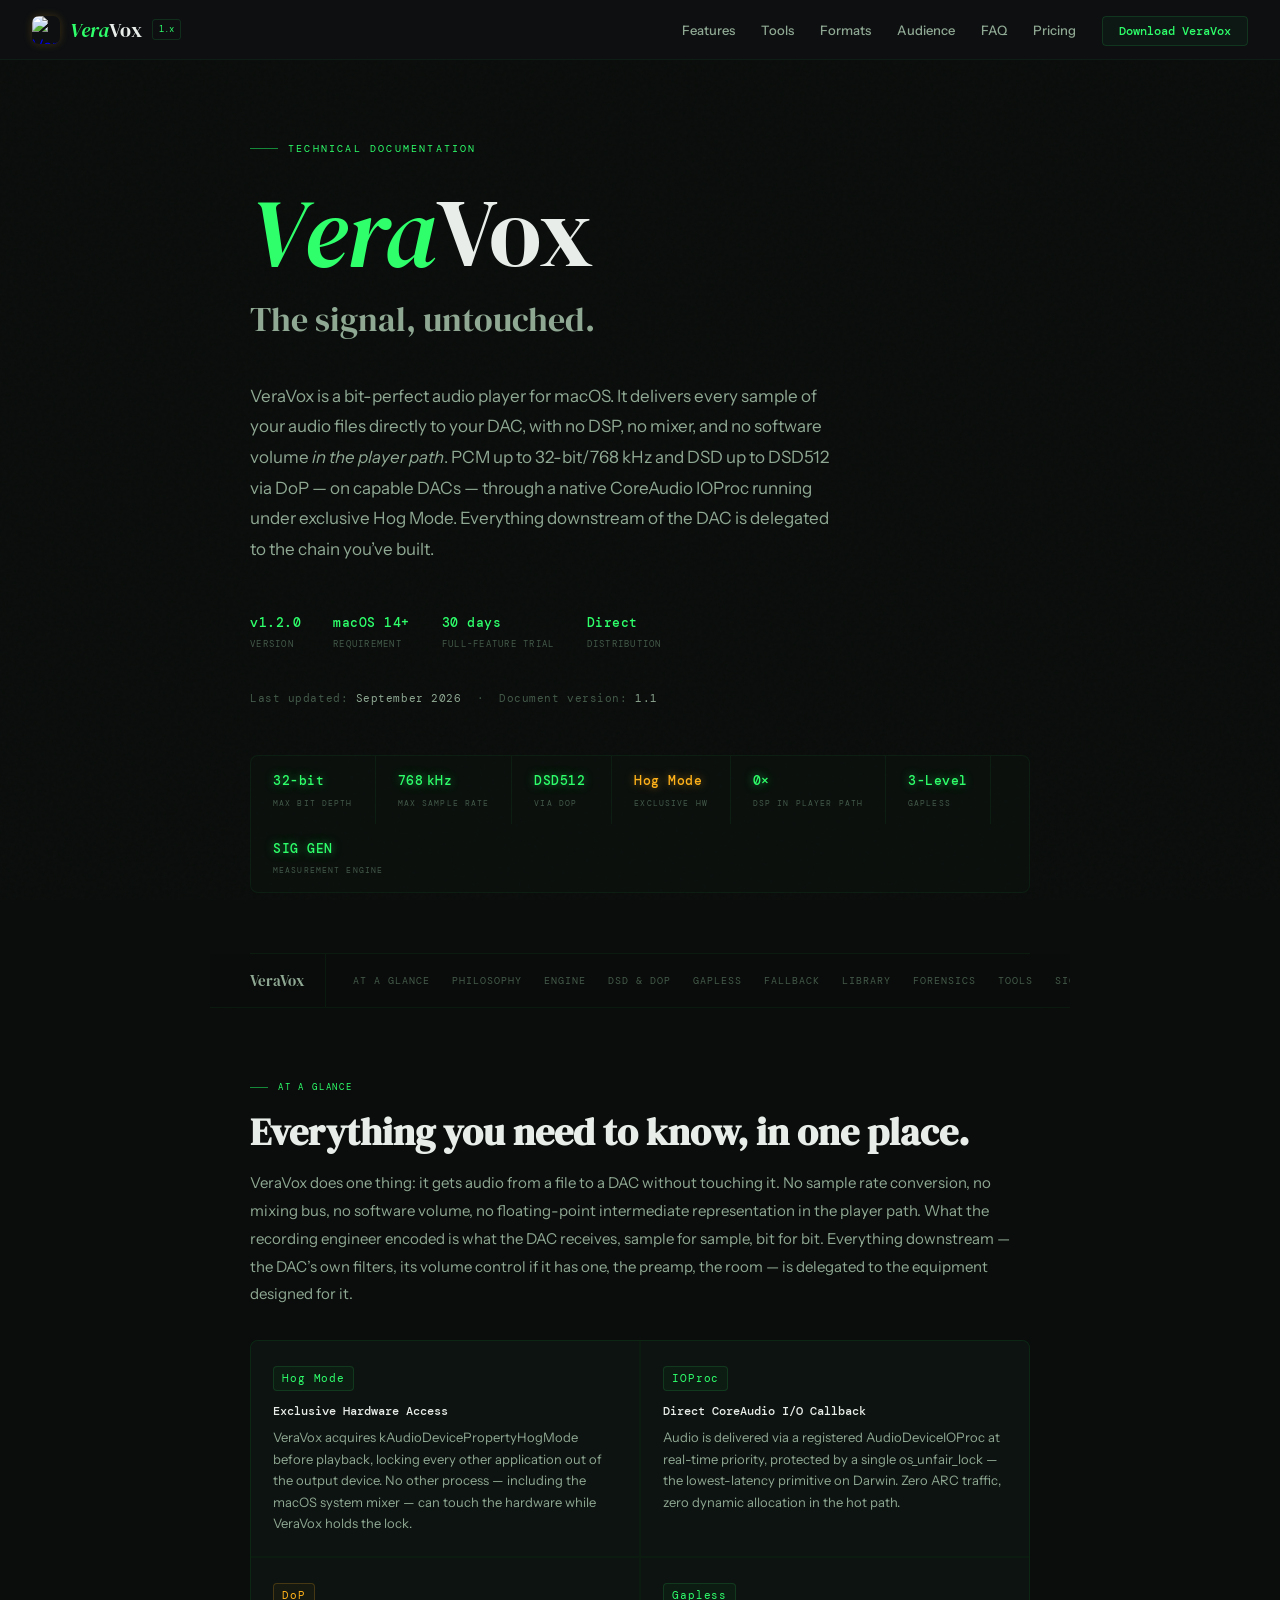
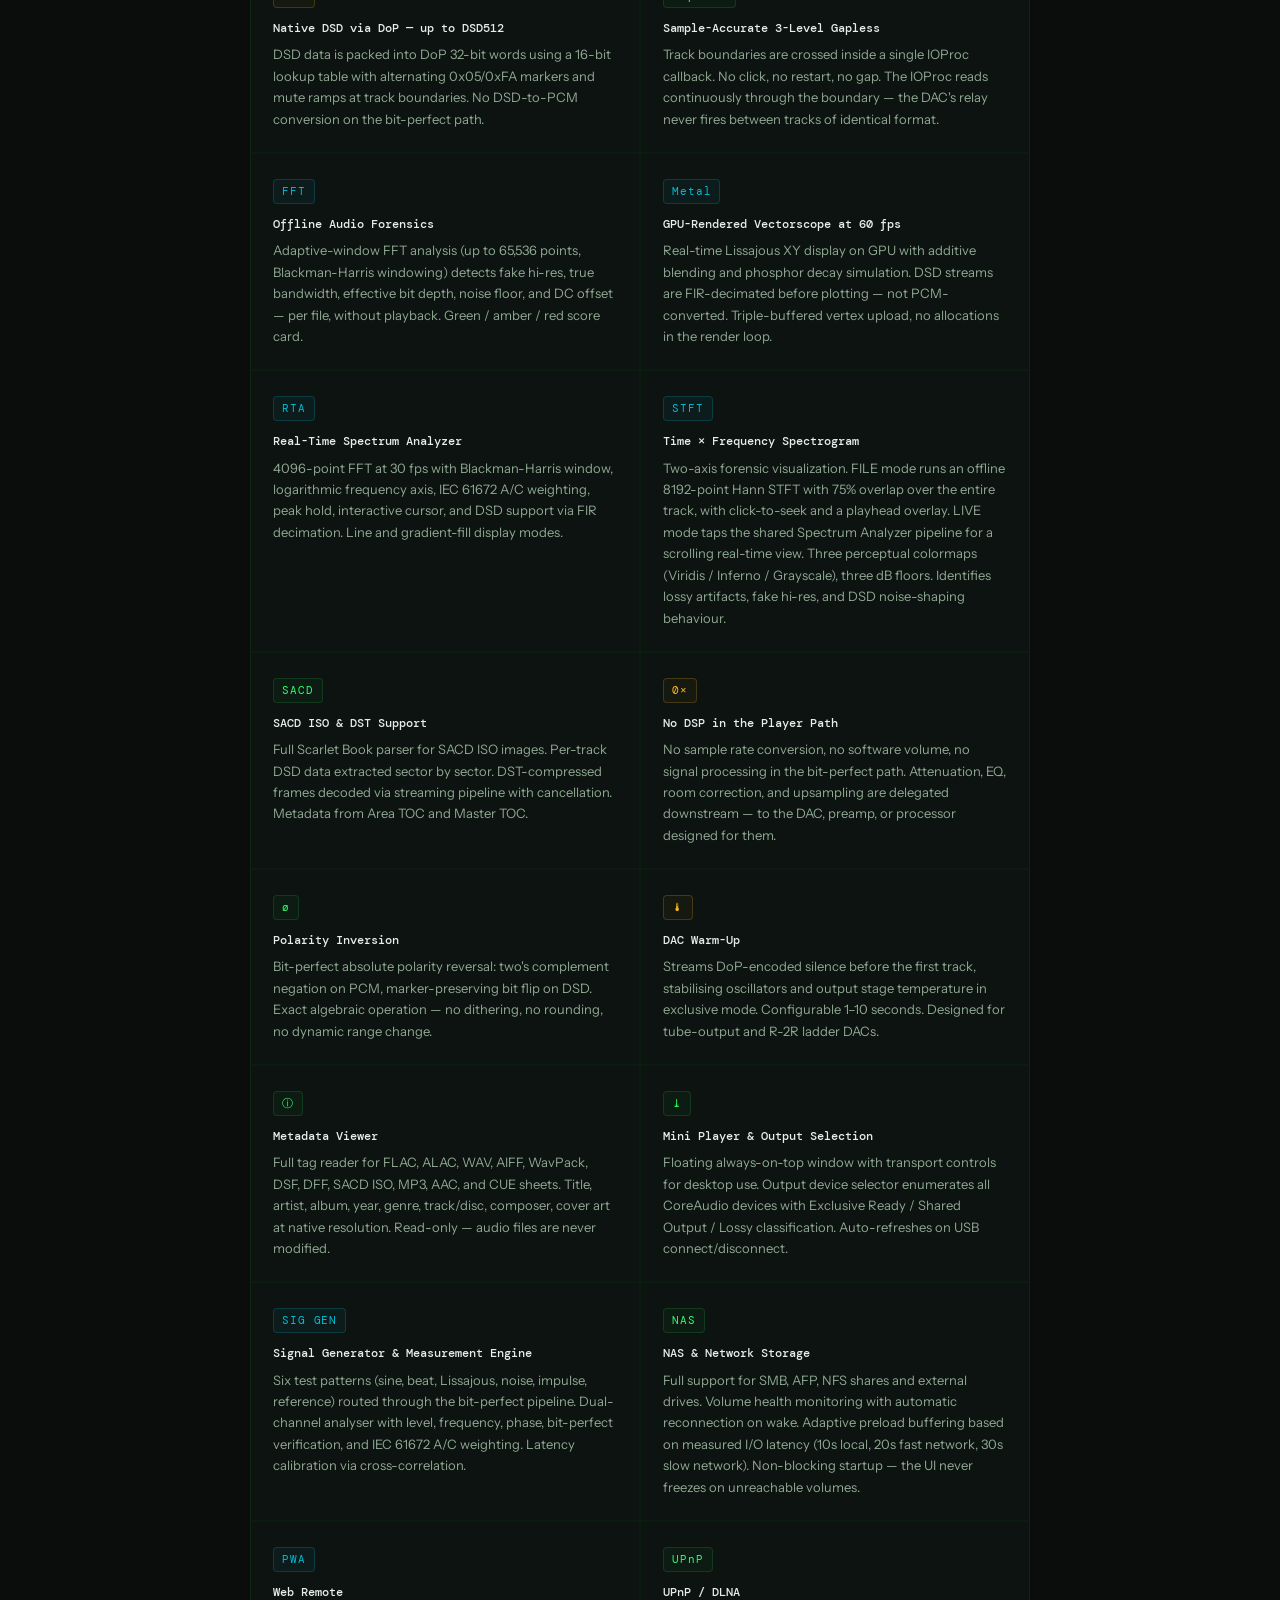
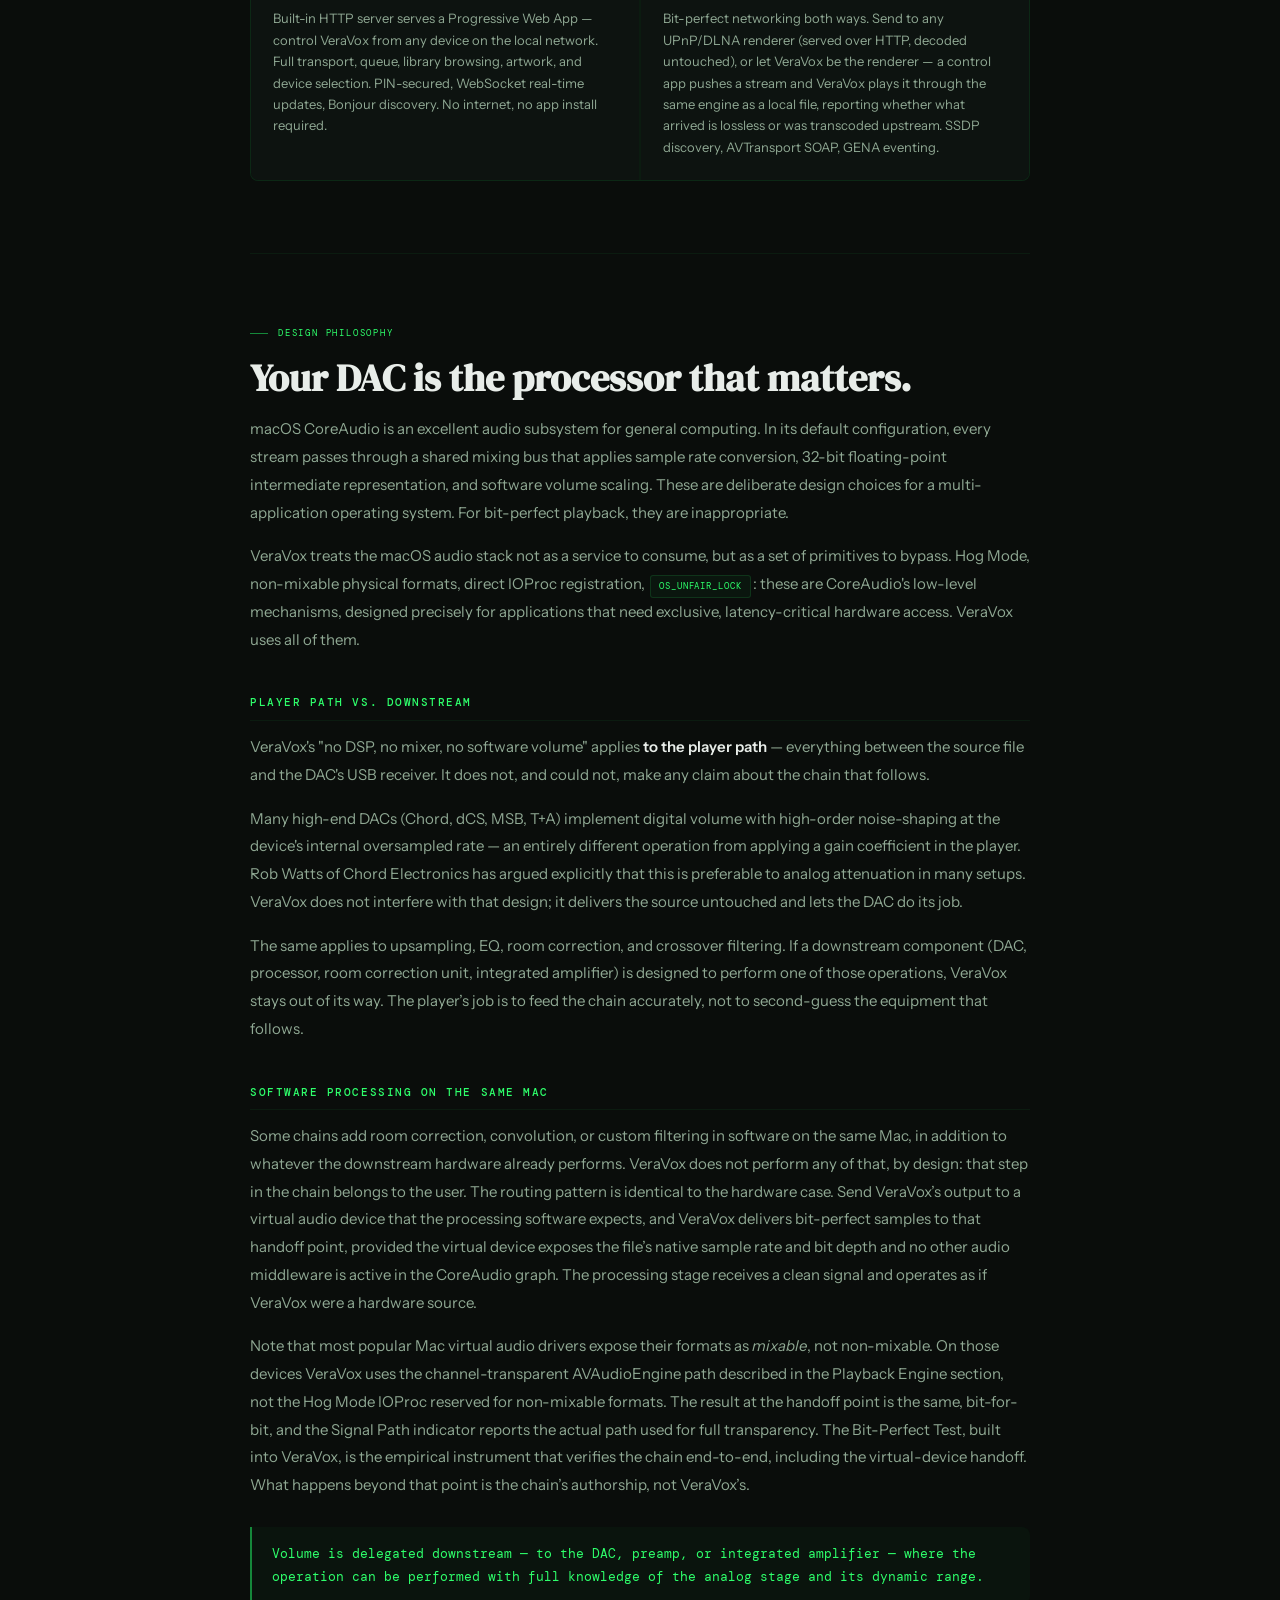
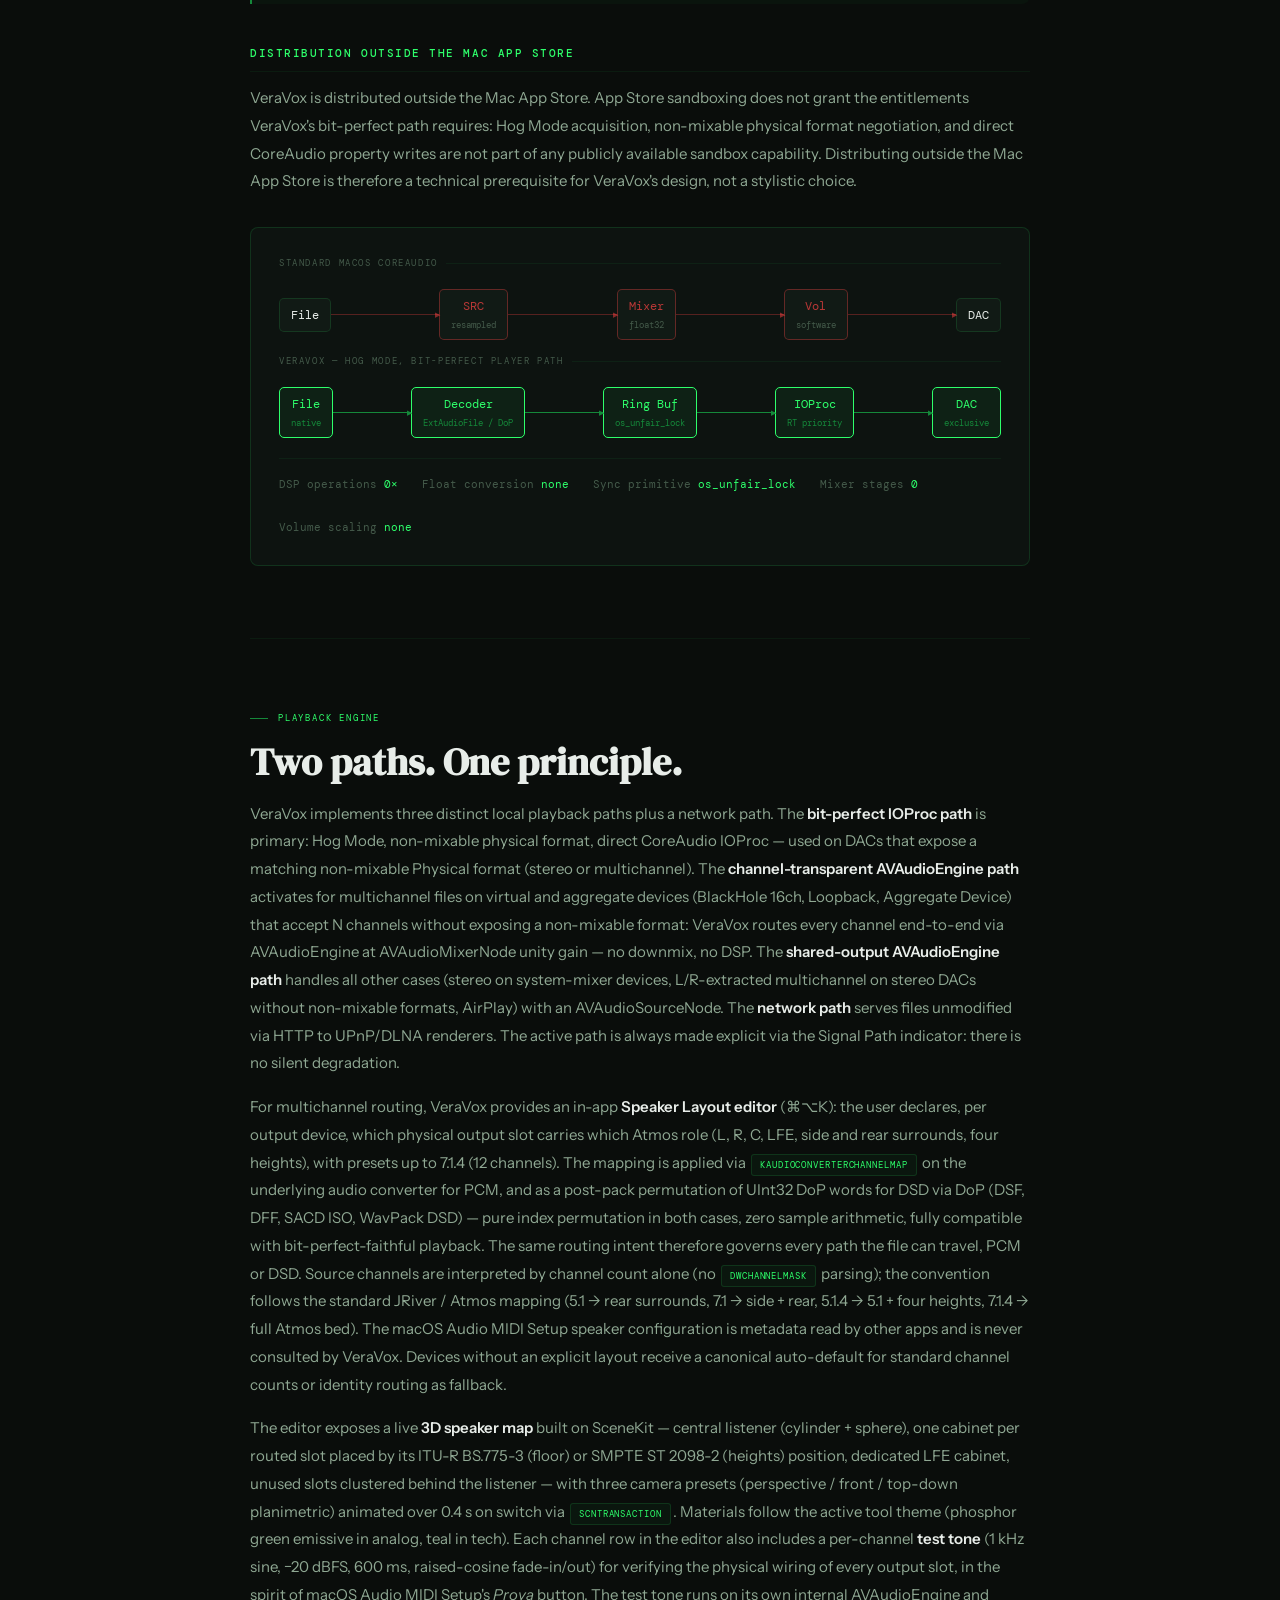
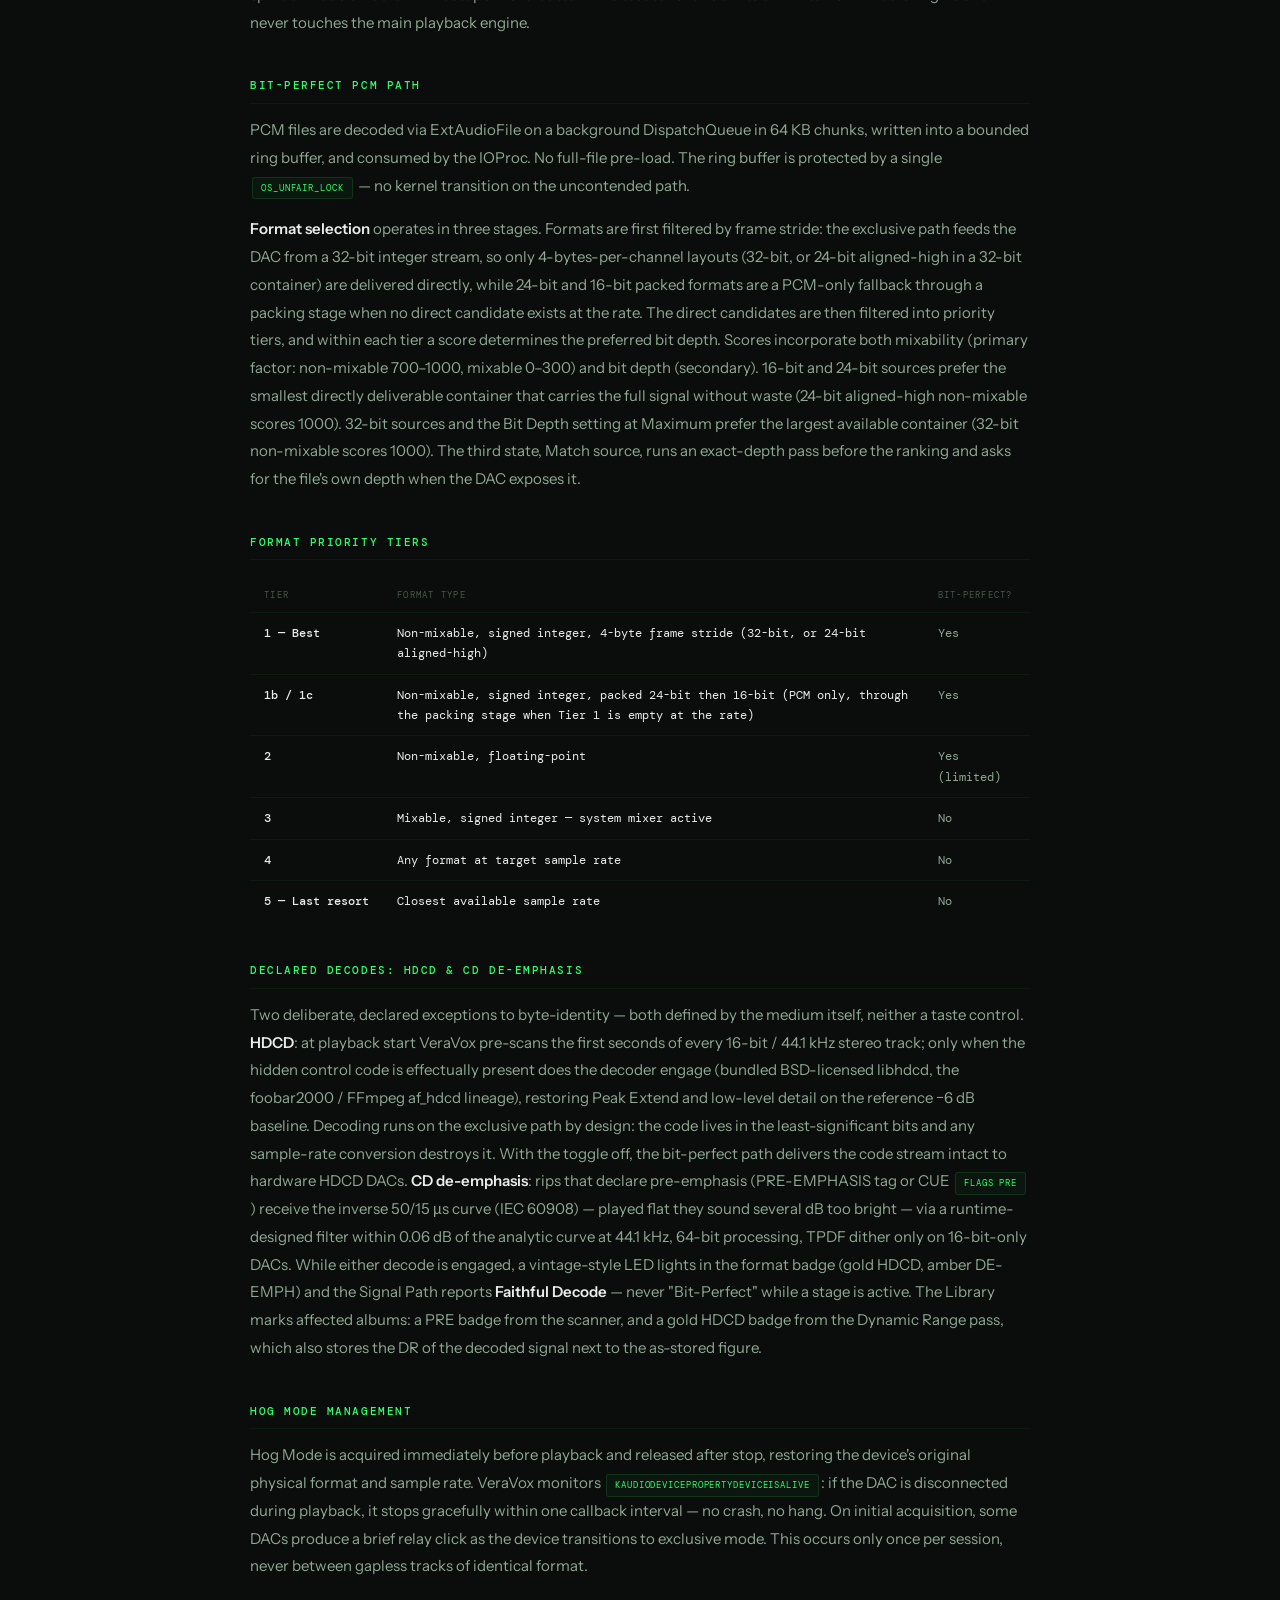
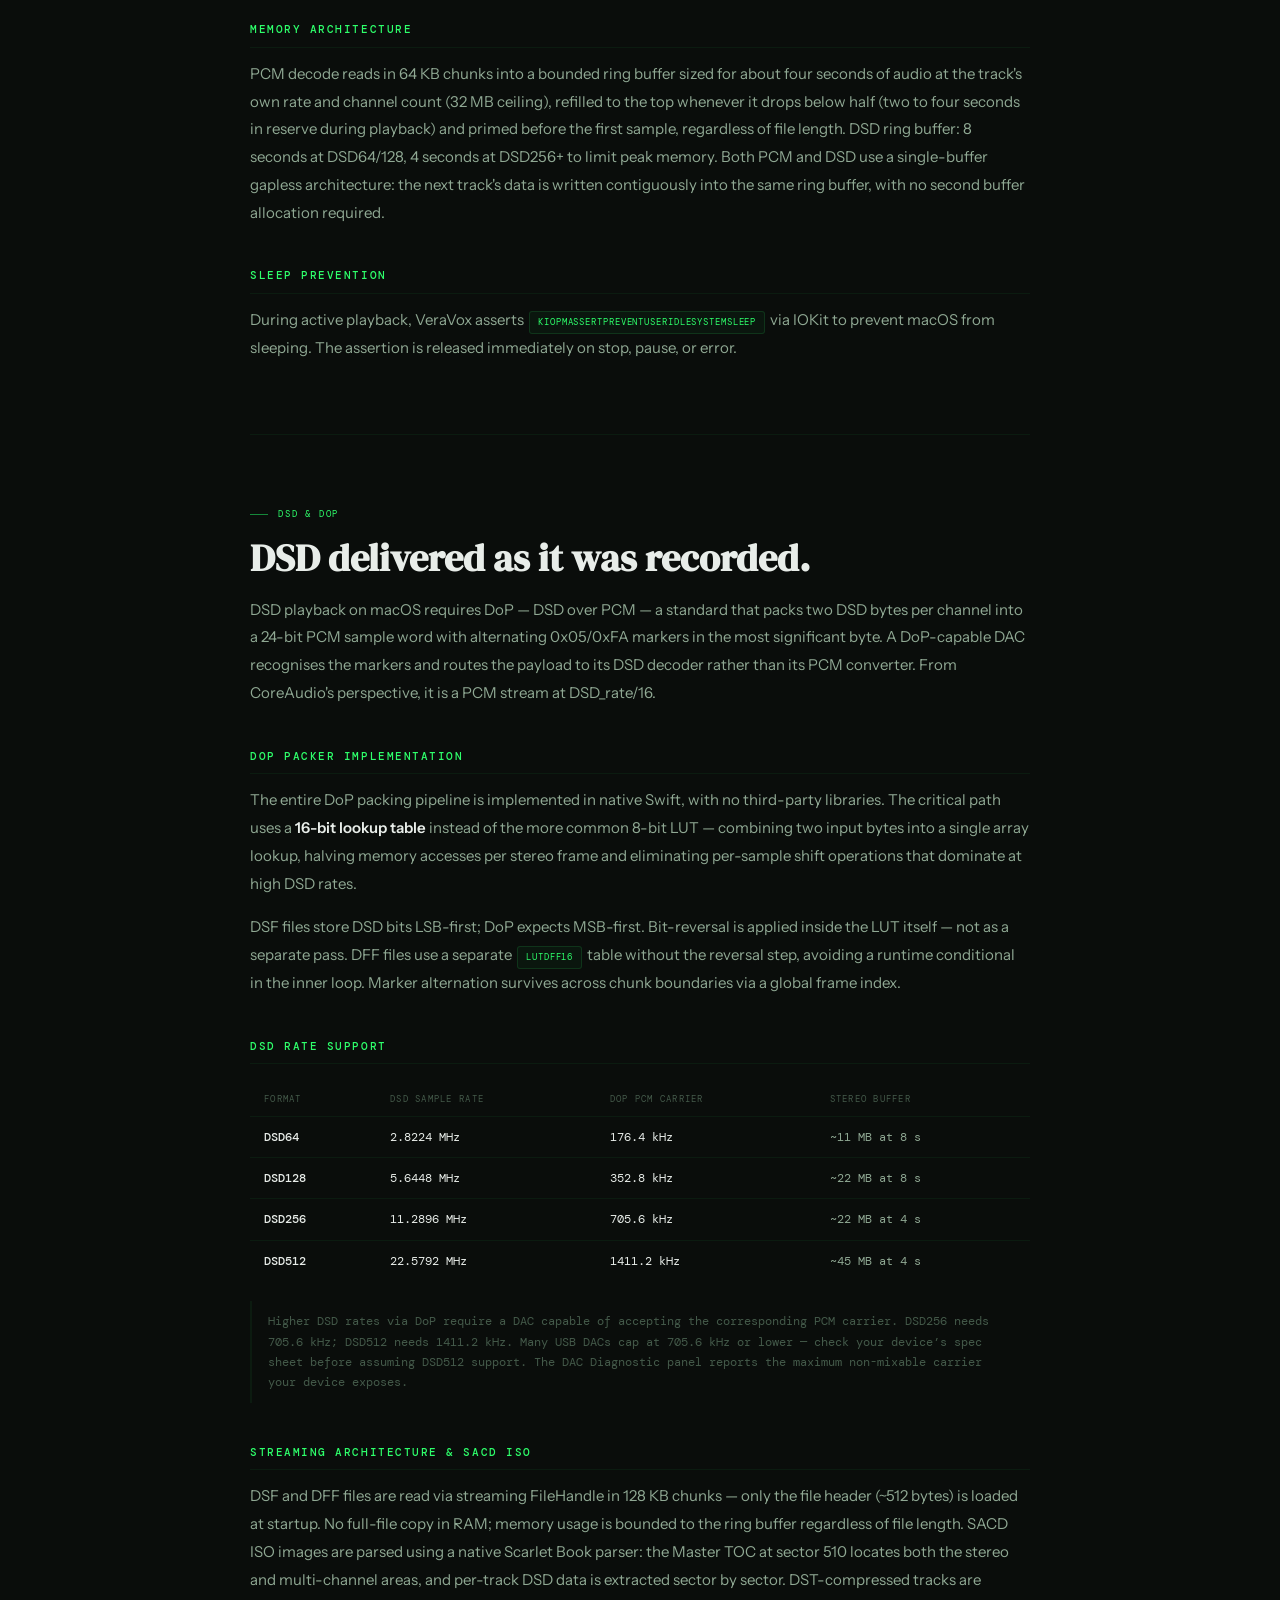
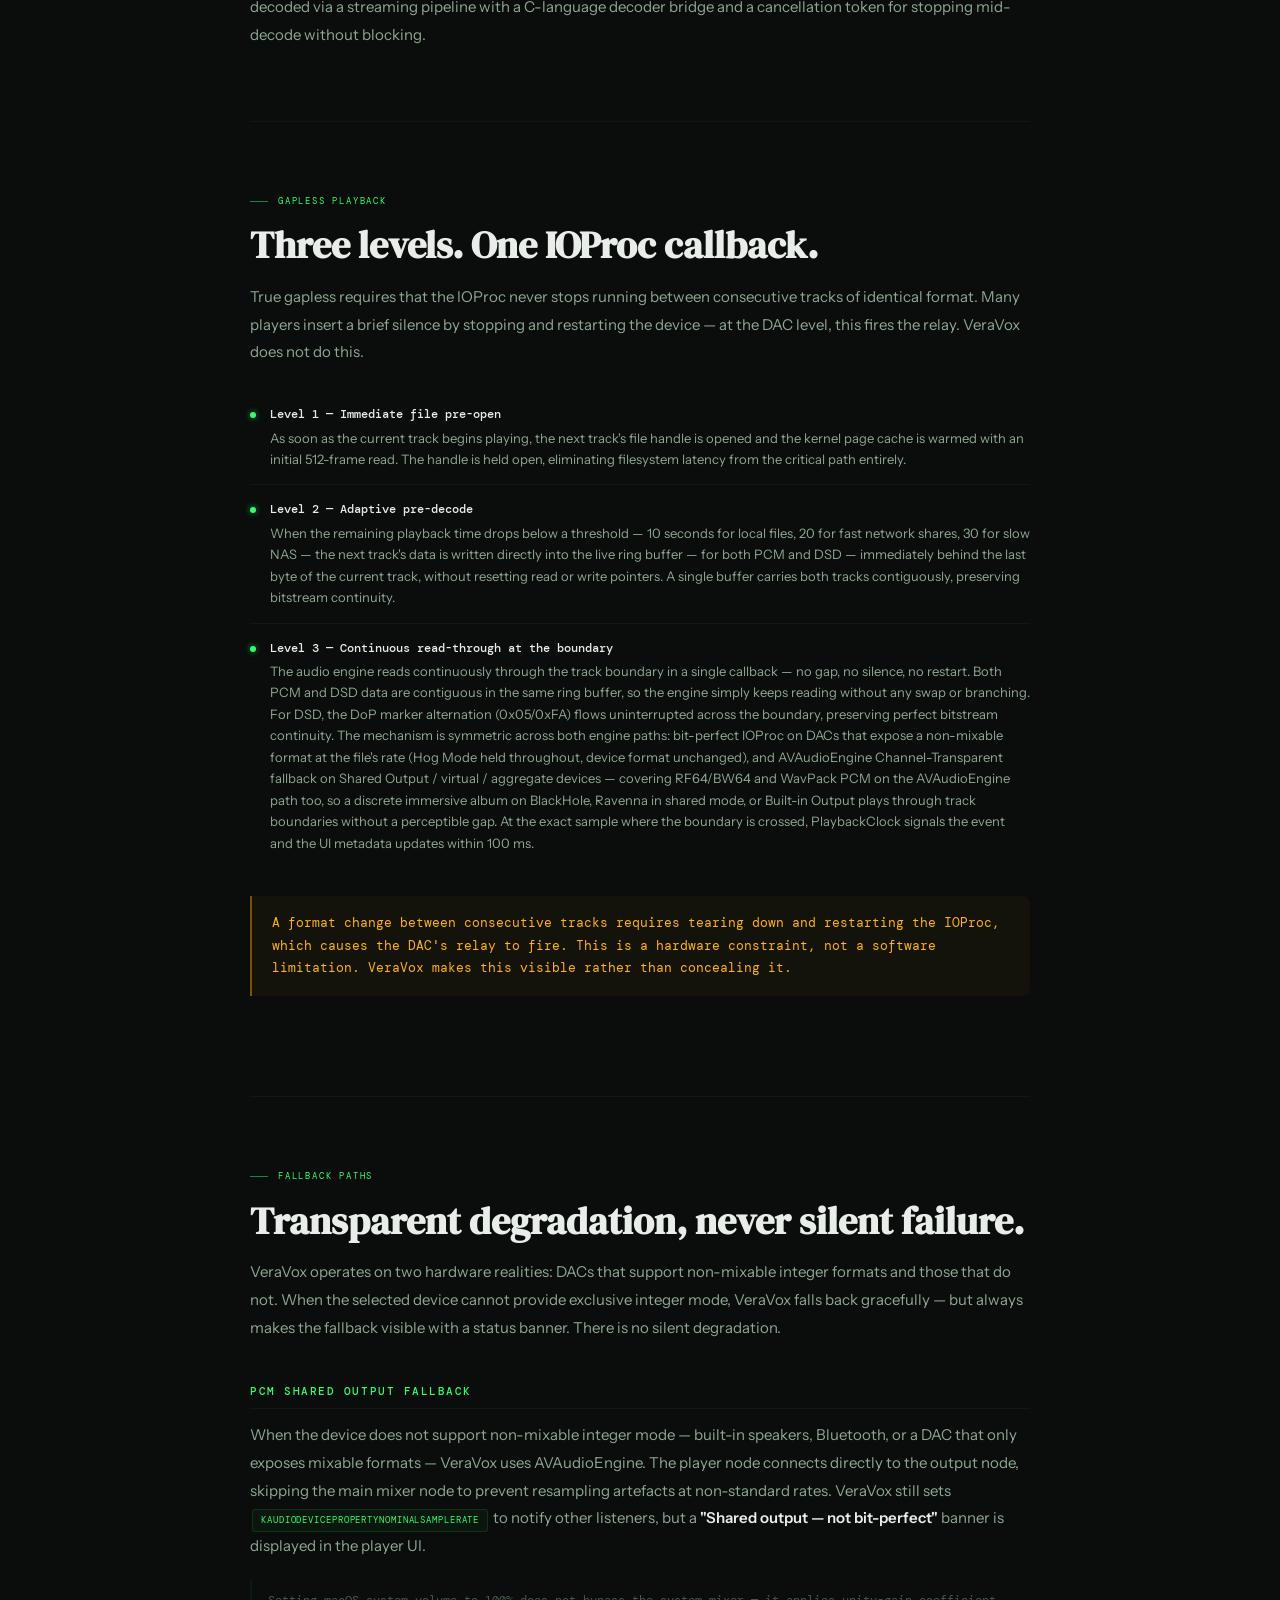
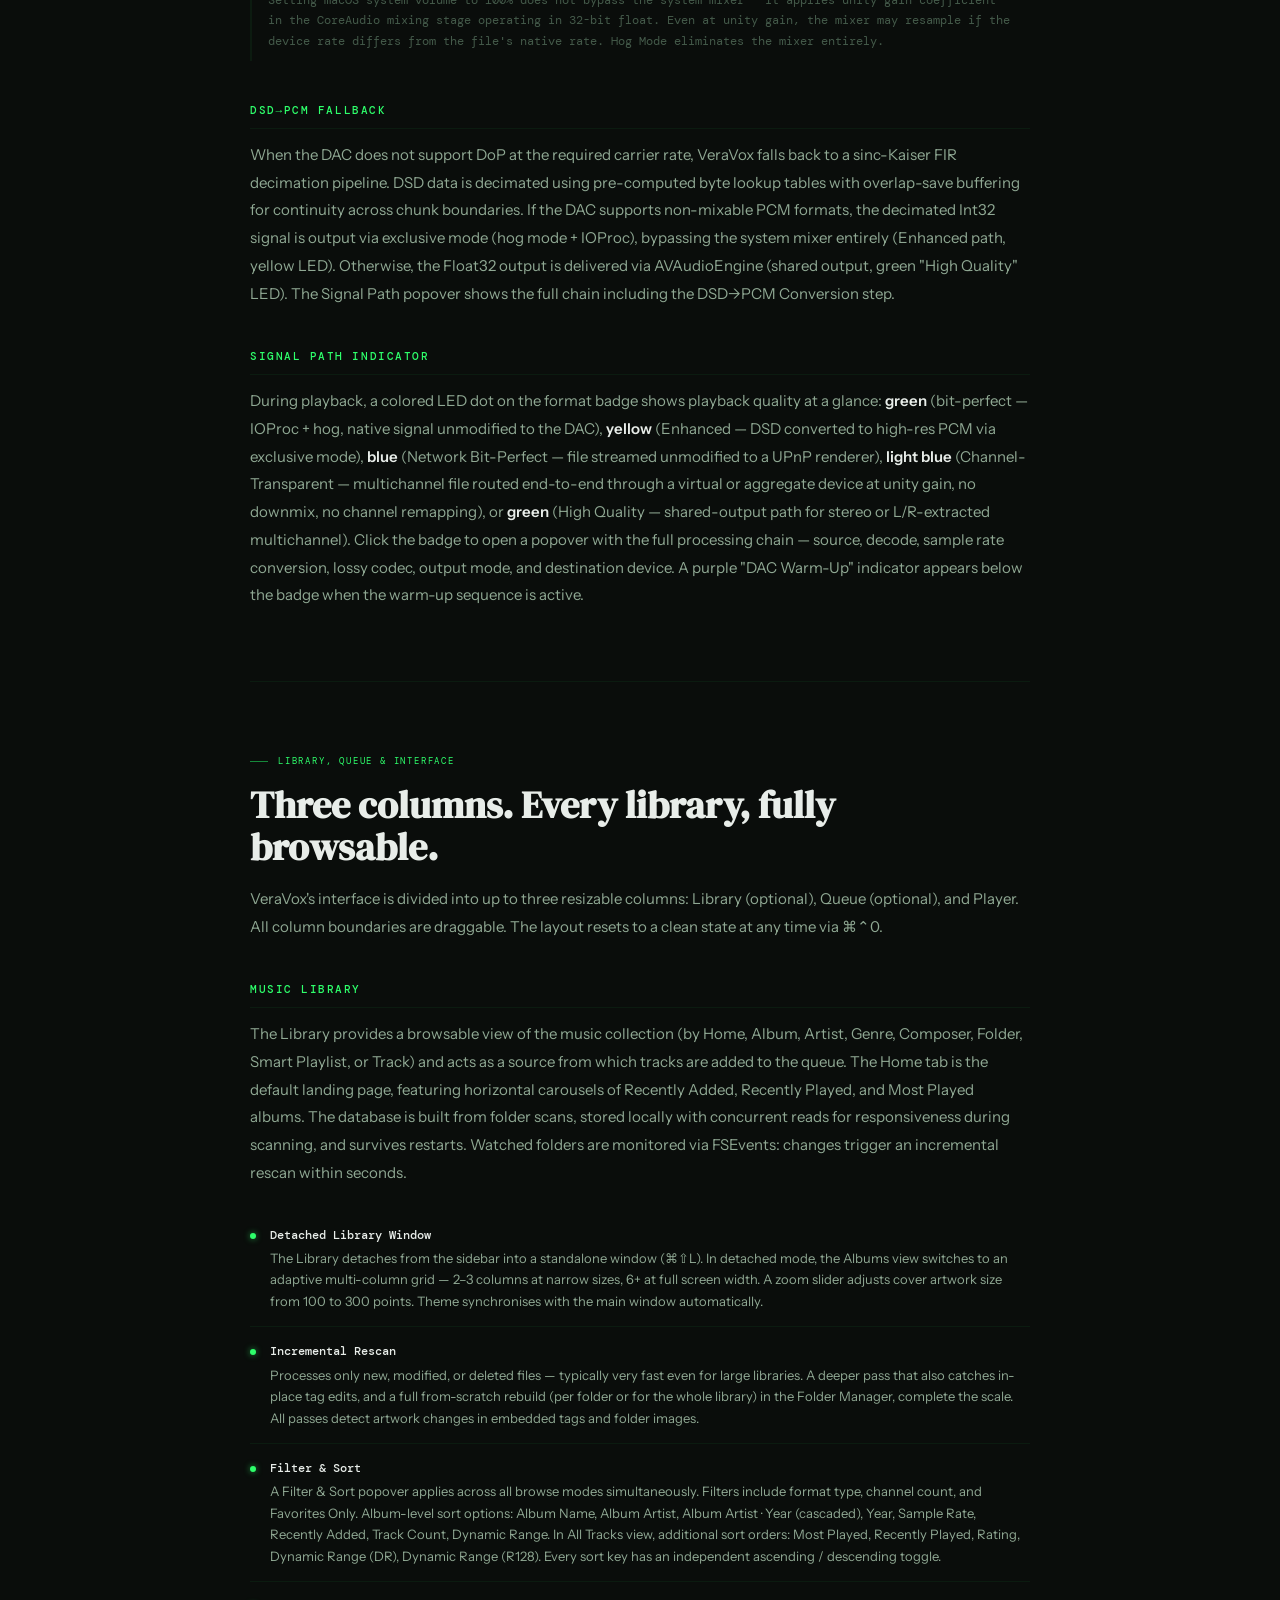
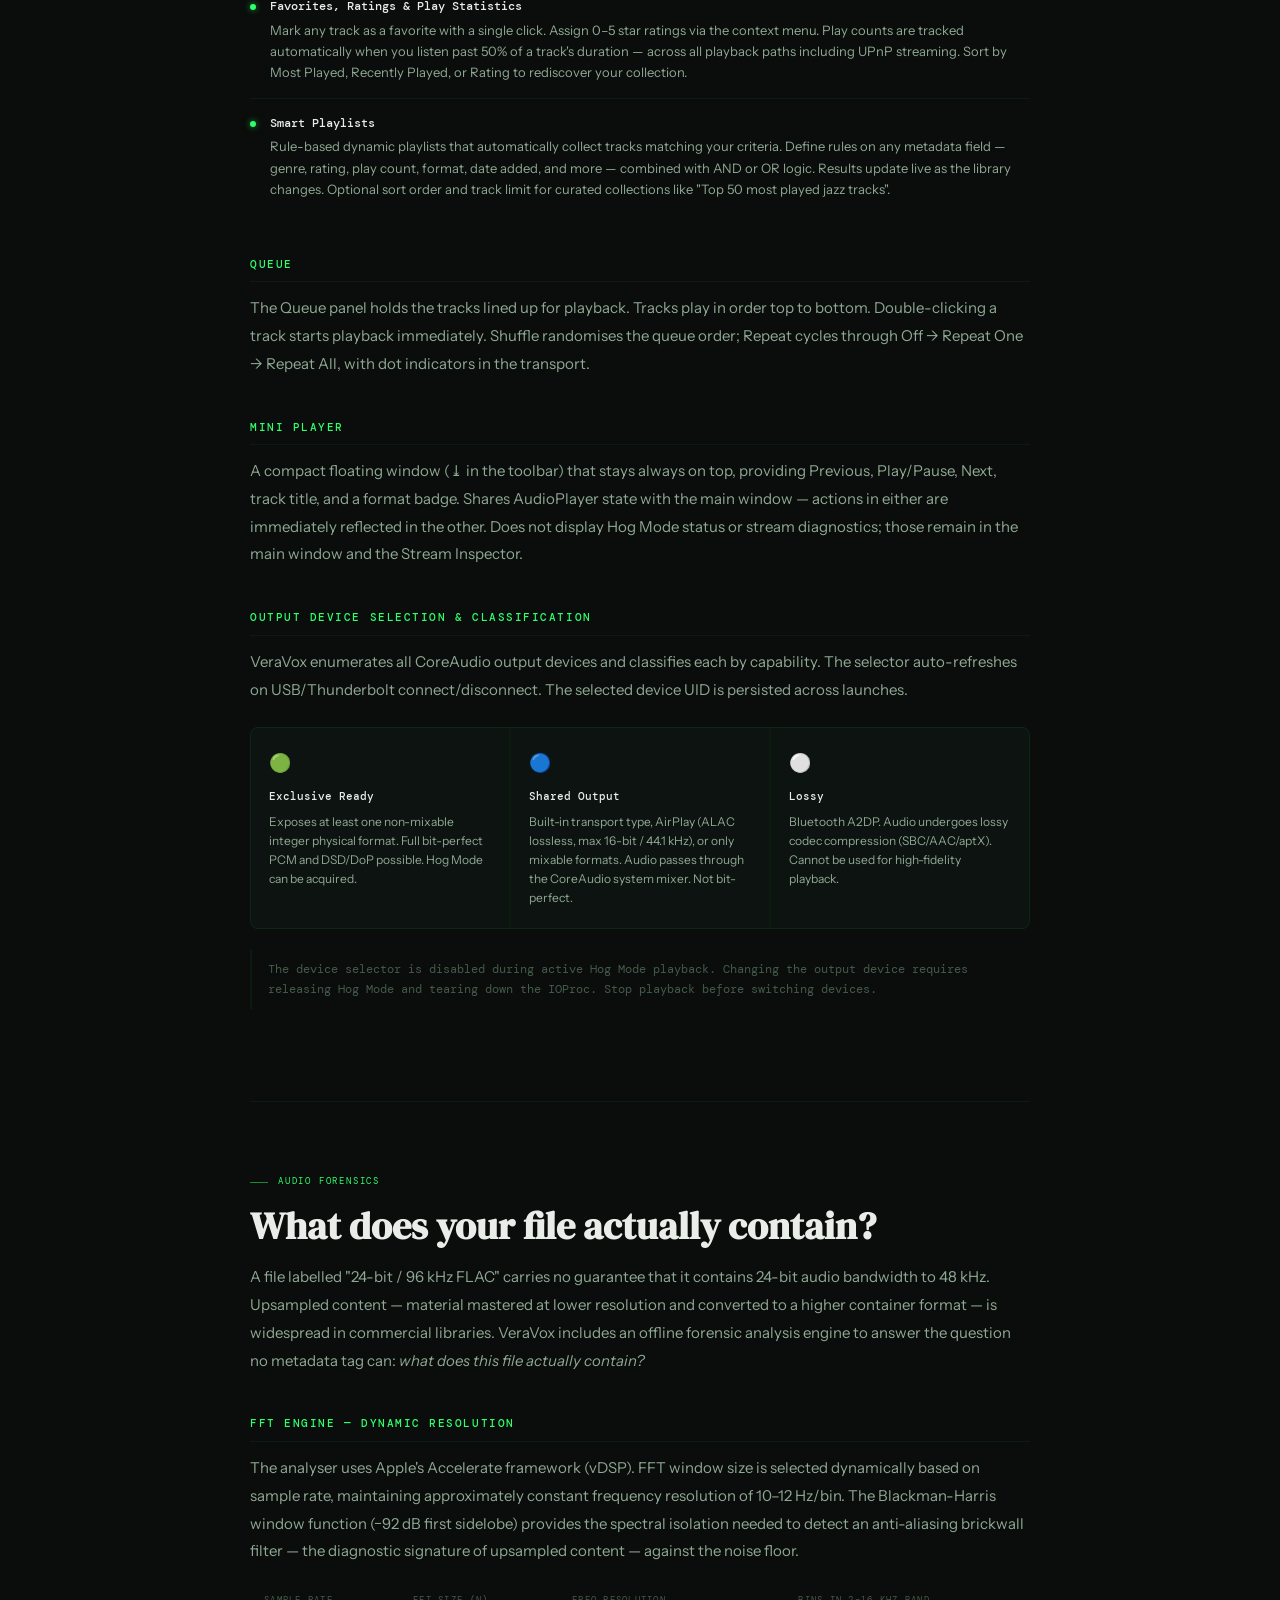
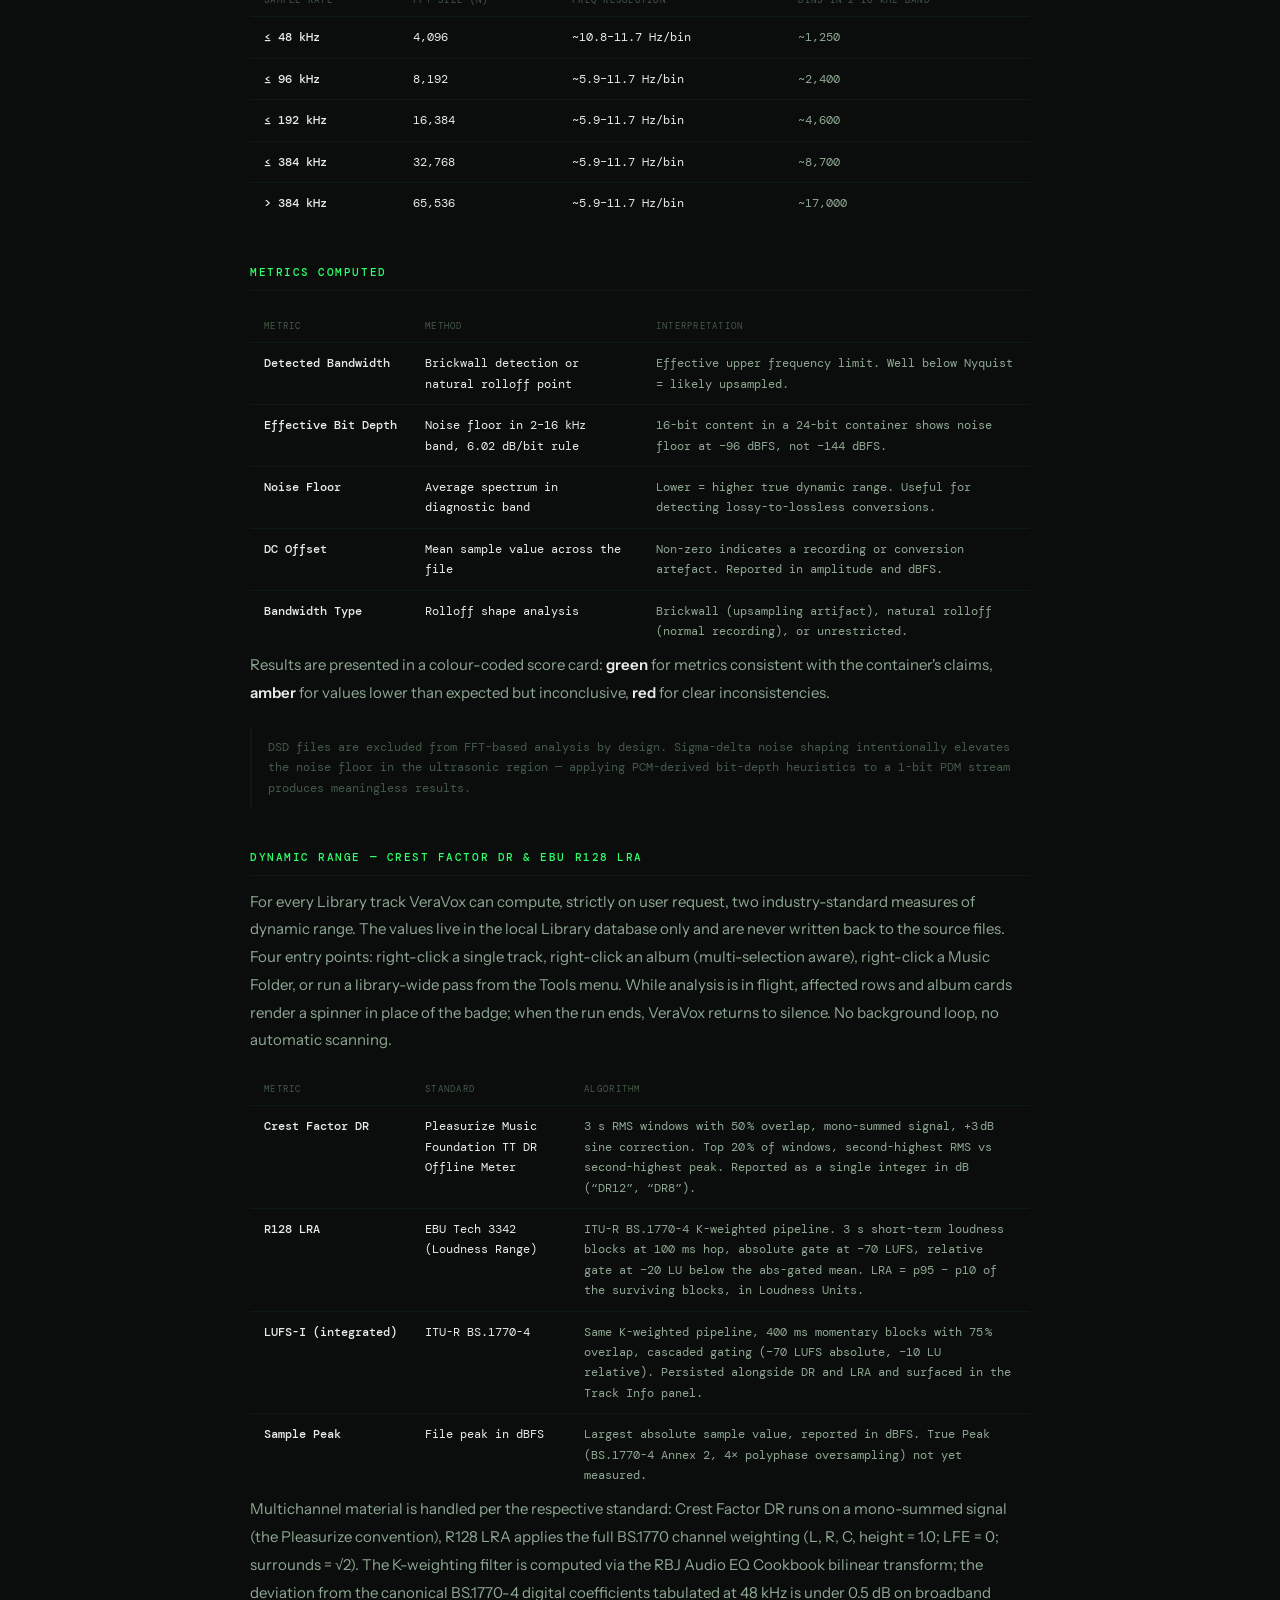
==== commit 96e901f8: "Press kit mirror: technical.html with its canonical (R-442) The source now lives at Website/technica" ====
--- a/VeraVox_Press_Kit.html
+++ b/VeraVox_Press_Kit.html
@@ -3,7 +3,16 @@
 <head>
 <meta charset="UTF-8"/>
 <meta name="viewport" content="width=device-width, initial-scale=1.0"/>
-<title>VeraVox — Technical Press Kit</title>
+<title>Technical Documentation — VeraVox Bit-Perfect Audio Player for macOS</title>
+<meta name="description" content="Technical documentation for VeraVox, the bit-perfect audio player for macOS: exclusive hog mode, non-mixable CoreAudio formats, DSD via DoP, channel mapping and speaker layouts, the measurement and diagnostic tools, UPnP/DLNA in both directions, and every supported lossless format."/>
+<link rel="canonical" href="https://veravox.audio/technical.html"/>
+<meta property="og:type" content="website"/>
+<meta property="og:url" content="https://veravox.audio/technical.html"/>
+<meta property="og:title" content="VeraVox Technical Documentation — Bit-Perfect Audio Player for macOS"/>
+<meta property="og:description" content="Exclusive hog mode, non-mixable CoreAudio formats, DSD via DoP, channel mapping and speaker layouts, the measurement and diagnostic tools, UPnP/DLNA in both directions, and every supported lossless format."/>
+<meta property="og:image" content="https://veravox.audio/Images/og-image.png"/>
+<meta property="og:site_name" content="VeraVox"/>
+<meta property="og:locale" content="en_US"/>
 <link rel="icon" type="image/png" sizes="96x96" href="favicon-96.png"/>
 <link rel="icon" type="image/png" sizes="192x192" href="favicon-192.png"/>
 <style>
@@ -25,12 +34,17 @@
 body::before{content:'';position:fixed;inset:0;background-image:url("data:image/svg+xml,%3Csvg viewBox='0 0 256 256' xmlns='http://www.w3.org/2000/svg'%3E%3Cfilter id='n'%3E%3CfeTurbulence type='fractalNoise' baseFrequency='0.9' numOctaves='4' stitchTiles='stitch'/%3E%3C/filter%3E%3Crect width='100%25' height='100%25' filter='url(%23n)'/%3E%3C/svg%3E");opacity:.018;pointer-events:none;z-index:0}
 .page{position:relative;z-index:1;max-width:860px;margin:0 auto;padding:0 40px 100px}
 .cover{min-height:100vh;display:flex;flex-direction:column;justify-content:center;align-items:flex-start;padding:80px 0 60px;border-bottom:1px solid var(--bdim)}
-.cover-eyebrow{font-family:var(--mono);font-size:10px;letter-spacing:.22em;text-transform:uppercase;color:var(--green);display:flex;align-items:center;gap:10px;margin-bottom:28px;opacity:0;animation:fadeUp .7s .1s ease forwards}
+.cover-eyebrow{font-family:var(--mono);font-weight:400;font-size:10px;letter-spacing:.22em;text-transform:uppercase;color:var(--green);display:flex;align-items:center;gap:10px;margin-bottom:28px;opacity:0;animation:fadeUp .7s .1s ease forwards}
 .cover-eyebrow::before{content:'';display:block;width:28px;height:1px;background:var(--gdim)}
-.cover h1{font-family:var(--serif);font-weight:400;font-synthesis-weight:none;font-size:clamp(52px,8vw,96px);line-height:1.0;color:var(--text);margin-bottom:10px;opacity:0;animation:fadeUp .7s .18s ease forwards}
-.cover h1 em{font-style:italic;color:var(--green)}
+.cover .cover-wm{font-family:var(--serif);font-weight:400;font-synthesis-weight:none;font-size:clamp(52px,8vw,96px);line-height:1.0;color:var(--text);margin-bottom:10px;opacity:0;animation:fadeUp .7s .18s ease forwards}
+.cover .cover-wm em{font-style:italic;color:var(--green)}
 .cover-sub{font-family:var(--serif);font-size:clamp(18.41px,2.833vw,33.99px);color:var(--tmid);margin-bottom:32px;opacity:0;animation:fadeUp .7s .26s ease forwards}
 .cover-desc{font-size:17px;line-height:1.8;color:var(--tmid);max-width:580px;margin-bottom:48px;opacity:0;animation:fadeUp .7s .34s ease forwards}
+/* Same typographic form as the doc-meta line on privacy/terms/eula/refund/
+   release-notes. The bottom border of the original rule is dropped: inside the
+   cover it would draw a second rule right above the cover's own. */
+.doc-meta{font-family:var(--mono);font-size:11px;color:var(--tdim);letter-spacing:.05em;margin-top:36px;opacity:0;animation:fadeUp .7s .5s ease forwards}
+.doc-meta span{color:var(--tmid)}
 .cover-meta{display:flex;gap:32px;flex-wrap:wrap;opacity:0;animation:fadeUp .7s .42s ease forwards}
 .meta-item{display:flex;flex-direction:column;gap:3px}
 .meta-val{font-family:var(--mono);font-size:13px;font-weight:500;color:var(--green);letter-spacing:.04em}
@@ -171,44 +185,135 @@
   .tech-table td:first-child{white-space:normal;min-width:80px}
   .tech-table td{padding:8px 10px;font-size:11px}
   .tech-table th{padding:6px 10px}
+  /* tables wider than a phone scroll inside their own box (R-443). The top
+     margin moves onto the box so the space above collapses as before. */
+  .table-scroll{overflow-x:auto;margin-top:20px}
+  .table-scroll>.tech-table{margin-top:0}
 
   /* cover-meta: gap ridotto */
   .cover-meta{gap:20px}
 
-  .coverage-card{padding:24px 16px}
-  .cv-quote{font-size:clamp(17px,4vw,21px);max-width:none}
 }
 
-/* COVERAGE */
-.coverage-card{background:var(--panel);border:1px solid var(--bdim);border-radius:var(--r);padding:32px 36px;text-align:center;margin-top:28px;max-width:620px;margin-left:auto;margin-right:auto}
-.cv-meta{font-family:var(--mono);font-size:9px;letter-spacing:.18em;text-transform:uppercase;color:var(--tmid);margin-bottom:20px;display:flex;align-items:center;justify-content:center;gap:10px;flex-wrap:wrap}
-.cv-outlet{color:var(--amber)}
-.cv-dot{width:3px;height:3px;border-radius:50%;background:var(--tdim)}
-.cv-divider{width:32px;height:1px;background:var(--bdim);margin:0 auto 18px;border:none}
-.cv-quote{font-family:var(--serif);font-style:italic;font-size:clamp(18px,2.2vw,24px);line-height:1.4;color:var(--text);margin:0 auto 16px;max-width:480px;quotes:none}
-.cv-author{font-family:var(--mono);font-size:10px;letter-spacing:.1em;text-transform:uppercase;color:var(--tmid);margin-bottom:22px}
-.cv-author .cv-name{color:var(--text)}
-.cv-article{font-family:var(--serif);font-style:italic;font-size:14px;color:var(--tmid);margin-bottom:20px;line-height:1.45}
-.cv-cta{display:inline-flex;align-items:center;gap:8px;font-family:var(--mono);font-size:11px;color:var(--green);border:1px solid var(--border);background:var(--gbg);padding:9px 20px;border-radius:6px;text-decoration:none;white-space:nowrap;transition:background .2s,box-shadow .2s,transform .2s}
-.cv-cta:hover{background:rgba(46,255,107,.10);box-shadow:0 0 14px rgba(46,255,107,.15);transform:translateY(-1px)}
+
+/* ── SITE CHROME ──────────────────────────────────────────────────────────
+   Header, mobile menu and footer identical to every other secondary page,
+   lifted verbatim from privacy.html. Scoped as `body > nav` upstream, so the
+   .toc rail nested inside .page is untouched. The three offsets below make
+   room for the 60px fixed bar. */
+body > nav{position:fixed;top:0;left:0;right:0;z-index:9998;padding:0 32px;height:60px;display:flex;align-items:center;justify-content:space-between;background:rgba(14,16,18,.95);backdrop-filter:blur(20px) saturate(1.4);-webkit-backdrop-filter:blur(20px) saturate(1.4);border-bottom:1px solid var(--bdim)}
+.nav-logo{display:flex;align-items:center;gap:10px;text-decoration:none}
+.nav-icon{width:28px;height:28px;border-radius:7px;overflow:hidden;flex-shrink:0;box-shadow:0 0 10px rgba(255,178,26,.2)}
+.nav-icon img{width:100%;height:100%;display:block}
+.nav-wm{font-family:var(--serif);font-size:20px;color:var(--text);font-weight:400;font-synthesis-weight:none}
+.nav-wm em{font-style:italic;color:var(--green)}
+.nav-ver{font-family:var(--mono);font-size:9px;color:var(--green);border:1px solid var(--border);padding:2px 6px;border-radius:3px}
+.nav-links{display:flex;align-items:center;gap:26px;list-style:none}
+.nav-links a{font-size:13px;font-weight:500;color:var(--tmid);text-decoration:none;transition:color .2s}
+.nav-links a:hover{color:var(--text)}
+.nav-links a.active{color:var(--green)}
+.nav-cta{font-family:var(--mono)!important;font-size:12px!important;color:var(--green)!important;border:1px solid var(--border)!important;padding:6px 16px!important;border-radius:4px!important;background:var(--gbg,rgba(46,255,107,.04))!important;transition:background .2s,box-shadow .2s!important}
+.nav-cta:hover{background:rgba(46,255,107,.10)!important;box-shadow:0 0 12px rgba(46,255,107,.15)!important}
+.nav-ham{display:none;flex-direction:column;justify-content:center;align-items:center;gap:5px;width:36px;height:36px;background:none;border:none;cursor:pointer;padding:4px;border-radius:6px}
+.nav-ham span{display:block;width:20px;height:1.5px;background:var(--tmid);border-radius:2px;transition:transform .25s,opacity .2s,background .2s;transform-origin:center}
+.nav-ham:hover span{background:var(--text)}
+.nav-ham.open span:nth-child(1){transform:translateY(6.5px) rotate(45deg)}
+.nav-ham.open span:nth-child(2){opacity:0}
+.nav-ham.open span:nth-child(3){transform:translateY(-6.5px) rotate(-45deg)}
+#mobile-menu{position:fixed;top:60px;left:0;right:0;background:#0e1012;border-bottom:1px solid var(--border);z-index:9999;transform:translateY(-8px);opacity:0;pointer-events:none;transition:transform .28s cubic-bezier(.25,.46,.45,.94),opacity .25s ease}
+#mobile-menu.open{transform:translateY(0);opacity:1;pointer-events:all}
+#mobile-menu ul{list-style:none;padding:8px 0 4px;margin:0}
+#mobile-menu ul li a{display:block;padding:15px 24px;font-size:16px;font-weight:500;color:var(--tmid);text-decoration:none;border-bottom:1px solid rgba(255,255,255,.04);-webkit-tap-highlight-color:rgba(46,255,107,.08);transition:color .15s,background .15s}
+#mobile-menu ul li a:active{color:var(--text);background:rgba(46,255,107,.05)}
+#mobile-menu .mm-cta{display:block;margin:12px 20px 20px;font-family:var(--mono);font-size:13px;color:var(--green);text-decoration:none;border:1px solid var(--border);padding:12px 20px;border-radius:6px;background:var(--gbg,rgba(46,255,107,.04));text-align:center;-webkit-tap-highlight-color:rgba(46,255,107,.1);transition:background .15s}
+#mobile-menu .mm-cta:active{background:rgba(46,255,107,.1)}
+#nav-overlay{display:none;position:fixed;inset:0;background:rgba(0,0,0,.5);z-index:9998;opacity:0;transition:opacity .25s ease}
+#nav-overlay.open{display:block;opacity:1}
+footer{
+      border-top:1px solid var(--bdim);padding:36px 32px;
+      text-align:center;
+    }
+.foot-copy{
+      font-family:var(--mono);font-size:10px;color:var(--tdim);
+      letter-spacing:.05em;margin-bottom:8px;
+    }
+.foot-links{display:flex;gap:20px;justify-content:center;list-style:none;margin-top:10px;flex-wrap:wrap}
+.foot-links a{
+      font-family:var(--mono);font-size:11px;color:var(--tdim);
+      text-decoration:none;letter-spacing:.06em;text-transform:uppercase;
+      transition:color .2s;
+    }
+.foot-links a:hover{color:var(--tmid)}
+@media(max-width:600px){
+      nav{padding:0 20px}}
+@media(max-width:560px){.nav-ham{display:flex}.nav-links{display:none!important}}
+/* Same scrollbar as every other page. The 14px width is also why this page
+   used to measure 14px wider than its siblings: it had no styled bar. */
+::-webkit-scrollbar{width:14px;background:transparent}
+::-webkit-scrollbar-track{background:transparent}
+::-webkit-scrollbar-thumb{background:var(--gdim);border-radius:7px;border:5px solid transparent;background-clip:padding-box;min-height:30px;transition:background .4s ease-out,border-width .4s ease-out}
+::-webkit-scrollbar-thumb:hover{background:var(--green);border:3px solid transparent;background-clip:padding-box}
+::-webkit-scrollbar-thumb:active{background:var(--green);border:2px solid transparent;background-clip:padding-box}
+
+/* offsets for the fixed bar */
+.page{padding-top:60px}
+.cover{min-height:calc(100vh - 60px)}
+.toc{top:60px}
 </style>
 </head>
 <body>
+<!-- SITE CHROME. Links are absolute because this file is served from two
+     origins: veravox.audio/technical.html (canonical) and the GitHub Pages
+     mirror kept alive for already-published press links. Relative links
+     would break on the mirror. -->
+<nav>
+  <a href="https://veravox.audio/" class="nav-logo">
+    <div class="nav-icon"><img src="https://veravox.audio/Images/VV_icon.png" alt="VeraVox"/></div>
+    <span class="nav-wm"><em>Vera</em>Vox</span>
+    <span class="nav-ver">1.x</span>
+  </a>
+  <ul class="nav-links">
+    <li><a href="https://veravox.audio/#features">Features</a></li>
+    <li><a href="https://veravox.audio/#stream-inspector">Tools</a></li>
+    <li><a href="https://veravox.audio/#formats">Formats</a></li>
+    <li><a href="https://veravox.audio/#audience">Audience</a></li>
+    <li><a href="https://veravox.audio/faq.html">FAQ</a></li>
+    <li><a href="https://veravox.audio/#pricing">Pricing</a></li>
+    <li><a href="https://veravox.audio/#pricing" class="nav-cta">Download VeraVox</a></li>
+  </ul>
+  <button class="nav-ham" id="nav-ham" aria-label="Menu" aria-expanded="false">
+    <span></span><span></span><span></span>
+  </button>
+</nav>
+
+<div id="mobile-menu" aria-hidden="true">
+  <ul>
+    <li><a href="https://veravox.audio/#features">Features</a></li>
+    <li><a href="https://veravox.audio/#stream-inspector">Tools</a></li>
+    <li><a href="https://veravox.audio/#formats">Formats</a></li>
+    <li><a href="https://veravox.audio/#audience">Audience</a></li>
+    <li><a href="https://veravox.audio/faq.html">FAQ</a></li>
+    <li><a href="https://veravox.audio/#pricing">Pricing</a></li>
+  </ul>
+  <a href="https://veravox.audio/#pricing" class="mm-cta">Download VeraVox</a>
+</div>
+<div id="nav-overlay" aria-hidden="true"></div>
+
 <div class="page">
 
 <!-- COVER -->
 <div class="cover">
-  <div class="cover-eyebrow">Technical Press Kit — Version 1.0</div>
-  <h1><em>Vera</em>Vox</h1>
+  <h1 class="cover-eyebrow">Technical Documentation</h1>
+  <p class="cover-wm"><em>Vera</em>Vox</p>
   <p class="cover-sub">The signal, untouched.</p>
   <p class="cover-desc">VeraVox is a bit-perfect audio player for macOS. It delivers every sample of your audio files directly to your DAC, with no DSP, no mixer, and no software volume <em>in the player path</em>. PCM up to 32-bit/768&thinsp;kHz and DSD up to DSD512 via DoP &mdash; on capable DACs &mdash; through a native CoreAudio IOProc running under exclusive Hog Mode. Everything downstream of the DAC is delegated to the chain you&rsquo;ve built.</p>
   <div class="cover-meta">
-    <div class="meta-item"><span class="meta-val">v1.0</span><span class="meta-lbl">Version</span></div>
+    <div class="meta-item"><span class="meta-val">v1.2.0</span><span class="meta-lbl">Version</span></div>
     <div class="meta-item"><span class="meta-val">macOS 14+</span><span class="meta-lbl">Requirement</span></div>
-    <div class="meta-item"><span class="meta-val">&euro;69</span><span class="meta-lbl">Price</span></div>
     <div class="meta-item"><span class="meta-val">30 days</span><span class="meta-lbl">Full-Feature Trial</span></div>
     <div class="meta-item"><span class="meta-val">Direct</span><span class="meta-lbl">Distribution</span></div>
   </div>
+  <div class="doc-meta">Last updated: <span>September 2026</span> &nbsp;&middot;&nbsp; Document version: <span>1.1</span></div>
   <div class="cover-specs">
     <div class="spec-item"><span class="spec-val">32-bit</span><span class="spec-lbl">Max Bit Depth</span></div>
     <div class="spec-item"><span class="spec-val">768&thinsp;kHz</span><span class="spec-lbl">Max Sample Rate</span></div>
@@ -224,7 +329,6 @@
 <nav class="toc">
   <div class="toc-inner">
     <span class="toc-brand">VeraVox</span>
-    <a href="#coverage"  class="toc-link">Coverage</a>
     <a href="#glance"    class="toc-link">At a Glance</a>
     <a href="#philosophy" class="toc-link">Philosophy</a>
     <a href="#engine"    class="toc-link">Engine</a>
@@ -240,38 +344,10 @@
     <a href="#upnp"      class="toc-link">UPnP</a>
     <a href="#tuneshine" class="toc-link">Tuneshine&reg;</a>
     <a href="#formats"   class="toc-link">Formats</a>
-    <a href="#pricing"   class="toc-link">Pricing</a>
   </div>
 </nav>
 
 <!-- COVERAGE -->
-<section id="coverage">
-  <div class="sec-eyebrow">Coverage</div>
-  <h2 class="sec-h">First independent coverage.</h2>
-  <p class="body">Chris Connaker (founder and editor of <em>Audiophile Style</em>) covered the VeraVox beta in the "Bits and Bytes" section on 3 June 2026.</p>
-  <article class="coverage-card">
-    <div class="cv-meta">
-      <span class="cv-outlet">Audiophile Style</span>
-      <span class="cv-dot" aria-hidden="true"></span>
-      <time datetime="2026-06-03">3 June 2026</time>
-    </div>
-    <hr class="cv-divider"/>
-    <blockquote class="cv-quote" cite="https://audiophilestyle.com/ca/bits-and-bytes/veravox-music-player-a-budding-rose-among-thorns-r1430/">
-      &ldquo;The simplicity enabled my brain to think about only the music. And, the sound was fantastic.&rdquo;
-    </blockquote>
-    <p class="cv-author">&ndash; <span class="cv-name">Chris Connaker</span></p>
-    <hr class="cv-divider"/>
-    <p class="cv-article">VeraVox Music Player &ndash; A Budding Rose Among Thorns</p>
-    <a class="cv-cta"
-       href="https://audiophilestyle.com/ca/bits-and-bytes/veravox-music-player-a-budding-rose-among-thorns-r1430/"
-       target="_blank"
-       rel="noopener noreferrer">
-      Read article on Audiophile Style
-      <svg width="11" height="11" viewBox="0 0 12 12" fill="none" aria-hidden="true"><path d="M2 6h8M6 2l4 4-4 4" stroke="currentColor" stroke-width="1.3" stroke-linecap="round" stroke-linejoin="round"/></svg>
-    </a>
-  </article>
-</section>
-
 <!-- AT A GLANCE -->
 <section id="glance">
   <div class="sec-eyebrow">At a Glance</div>
@@ -354,17 +430,20 @@
 
   <h3 class="sub-h">Bit-Perfect PCM Path</h3>
   <p class="body">PCM files are decoded via ExtAudioFile on a background DispatchQueue in 64&thinsp;KB chunks, written into a bounded ring buffer, and consumed by the IOProc. No full-file pre-load. The ring buffer is protected by a single <span class="chip">os_unfair_lock</span> — no kernel transition on the uncontended path.</p>
-  <p class="body"><strong>Format selection</strong> operates in two stages. Formats are filtered into priority tiers, then within each tier a score determines the preferred bit depth. Scores incorporate both mixability (primary factor: non-mixable 700–1000, mixable 0–300) and bit depth (secondary). 16-bit and 24-bit sources prefer the smallest container that carries the full signal without waste (24-bit aligned-high non-mixable scores 1000). 32-bit sources and Max Bit Depth mode prefer the largest available container (32-bit non-mixable scores 1000).</p>
+  <p class="body"><strong>Format selection</strong> operates in three stages. Formats are first filtered by frame stride: the exclusive path feeds the DAC from a 32-bit integer stream, so only 4-bytes-per-channel layouts (32-bit, or 24-bit aligned-high in a 32-bit container) are delivered directly, while 24-bit and 16-bit packed formats are a PCM-only fallback through a packing stage when no direct candidate exists at the rate. The direct candidates are then filtered into priority tiers, and within each tier a score determines the preferred bit depth. Scores incorporate both mixability (primary factor: non-mixable 700–1000, mixable 0–300) and bit depth (secondary). 16-bit and 24-bit sources prefer the smallest directly deliverable container that carries the full signal without waste (24-bit aligned-high non-mixable scores 1000). 32-bit sources and the Bit Depth setting at Maximum prefer the largest available container (32-bit non-mixable scores 1000). The third state, Match source, runs an exact-depth pass before the ranking and asks for the file's own depth when the DAC exposes it.</p>
 
   <h3 class="sub-h">Format Priority Tiers</h3>
+  <div class="table-scroll">
   <table class="tech-table">
     <tr><th>Tier</th><th>Format Type</th><th>Bit-Perfect?</th></tr>
-    <tr><td>1 — Best</td><td>Non-mixable, signed integer, matching bit depth</td><td>Yes</td></tr>
+    <tr><td>1 — Best</td><td>Non-mixable, signed integer, 4-byte frame stride (32-bit, or 24-bit aligned-high)</td><td>Yes</td></tr>
+    <tr><td>1b / 1c</td><td>Non-mixable, signed integer, packed 24-bit then 16-bit (PCM only, through the packing stage when Tier 1 is empty at the rate)</td><td>Yes</td></tr>
     <tr><td>2</td><td>Non-mixable, floating-point</td><td>Yes (limited)</td></tr>
     <tr><td>3</td><td>Mixable, signed integer — system mixer active</td><td>No</td></tr>
     <tr><td>4</td><td>Any format at target sample rate</td><td>No</td></tr>
     <tr><td>5 — Last resort</td><td>Closest available sample rate</td><td>No</td></tr>
   </table>
+  </div>
 
   <h3 class="sub-h">Declared Decodes: HDCD &amp; CD De-Emphasis</h3>
   <p class="body">Two deliberate, declared exceptions to byte-identity — both defined by the medium itself, neither a taste control. <strong>HDCD</strong>: at playback start VeraVox pre-scans the first seconds of every 16-bit / 44.1&thinsp;kHz stereo track; only when the hidden control code is effectually present does the decoder engage (bundled BSD-licensed libhdcd, the foobar2000 / FFmpeg af_hdcd lineage), restoring Peak Extend and low-level detail on the reference &minus;6&thinsp;dB baseline. Decoding runs on the exclusive path by design: the code lives in the least-significant bits and any sample-rate conversion destroys it. With the toggle off, the bit-perfect path delivers the code stream intact to hardware HDCD DACs. <strong>CD de-emphasis</strong>: rips that declare pre-emphasis (PRE-EMPHASIS tag or CUE <span class="chip">FLAGS PRE</span>) receive the inverse 50/15&thinsp;µs curve (IEC 60908) — played flat they sound several dB too bright — via a runtime-designed filter within 0.06&thinsp;dB of the analytic curve at 44.1&thinsp;kHz, 64-bit processing, TPDF dither only on 16-bit-only DACs. While either decode is engaged, a vintage-style LED lights in the format badge (gold HDCD, amber DE-EMPH) and the Signal Path reports <strong>Faithful Decode</strong> — never "Bit-Perfect" while a stage is active. The Library marks affected albums: a PRE badge from the scanner, and a gold HDCD badge from the Dynamic Range pass, which also stores the DR of the decoded signal next to the as-stored figure.</p>
@@ -390,6 +469,7 @@
   <p class="body">DSF files store DSD bits LSB-first; DoP expects MSB-first. Bit-reversal is applied inside the LUT itself — not as a separate pass. DFF files use a separate <span class="chip">lutDFF16</span> table without the reversal step, avoiding a runtime conditional in the inner loop. Marker alternation survives across chunk boundaries via a global frame index.</p>
 
   <h3 class="sub-h">DSD Rate Support</h3>
+  <div class="table-scroll">
   <table class="tech-table">
     <tr><th>Format</th><th>DSD Sample Rate</th><th>DoP PCM Carrier</th><th>Stereo Buffer</th></tr>
     <tr><td>DSD64</td><td>2.8224 MHz</td><td>176.4 kHz</td><td>~11 MB at 8 s</td></tr>
@@ -397,6 +477,7 @@
     <tr><td>DSD256</td><td>11.2896 MHz</td><td>705.6 kHz</td><td>~22 MB at 4 s</td></tr>
     <tr><td>DSD512</td><td>22.5792 MHz</td><td>1411.2 kHz</td><td>~45 MB at 4 s</td></tr>
   </table>
+  </div>
   <div class="note">Higher DSD rates via DoP require a DAC capable of accepting the corresponding PCM carrier. DSD256 needs 705.6 kHz; DSD512 needs 1411.2 kHz. Many USB DACs cap at 705.6 kHz or lower &mdash; check your device&rsquo;s spec sheet before assuming DSD512 support. The DAC Diagnostic panel reports the maximum non-mixable carrier your device exposes.</div>
 
   <h3 class="sub-h">Streaming Architecture &amp; SACD ISO</h3>
@@ -497,6 +578,7 @@
 
   <h3 class="sub-h">FFT Engine — Dynamic Resolution</h3>
   <p class="body">The analyser uses Apple's Accelerate framework (vDSP). FFT window size is selected dynamically based on sample rate, maintaining approximately constant frequency resolution of 10–12&thinsp;Hz/bin. The Blackman-Harris window function (−92&thinsp;dB first sidelobe) provides the spectral isolation needed to detect an anti-aliasing brickwall filter — the diagnostic signature of upsampled content — against the noise floor.</p>
+  <div class="table-scroll">
   <table class="tech-table">
     <tr><th>Sample Rate</th><th>FFT Size (N)</th><th>Freq Resolution</th><th>Bins in 2–16 kHz band</th></tr>
     <tr><td>≤ 48 kHz</td><td>4,096</td><td>~10.8–11.7 Hz/bin</td><td>~1,250</td></tr>
@@ -505,8 +587,10 @@
     <tr><td>≤ 384 kHz</td><td>32,768</td><td>~5.9–11.7 Hz/bin</td><td>~8,700</td></tr>
     <tr><td>&gt; 384 kHz</td><td>65,536</td><td>~5.9–11.7 Hz/bin</td><td>~17,000</td></tr>
   </table>
+  </div>
 
   <h3 class="sub-h">Metrics Computed</h3>
+  <div class="table-scroll">
   <table class="tech-table">
     <tr><th>Metric</th><th>Method</th><th>Interpretation</th></tr>
     <tr><td>Detected Bandwidth</td><td>Brickwall detection or natural rolloff point</td><td>Effective upper frequency limit. Well below Nyquist = likely upsampled.</td></tr>
@@ -515,11 +599,13 @@
     <tr><td>DC Offset</td><td>Mean sample value across the file</td><td>Non-zero indicates a recording or conversion artefact. Reported in amplitude and dBFS.</td></tr>
     <tr><td>Bandwidth Type</td><td>Rolloff shape analysis</td><td>Brickwall (upsampling artifact), natural rolloff (normal recording), or unrestricted.</td></tr>
   </table>
+  </div>
   <p class="body">Results are presented in a colour-coded score card: <strong>green</strong> for metrics consistent with the container's claims, <strong>amber</strong> for values lower than expected but inconclusive, <strong>red</strong> for clear inconsistencies.</p>
   <div class="note">DSD files are excluded from FFT-based analysis by design. Sigma-delta noise shaping intentionally elevates the noise floor in the ultrasonic region — applying PCM-derived bit-depth heuristics to a 1-bit PDM stream produces meaningless results.</div>
 
   <h3 class="sub-h">Dynamic Range &mdash; Crest Factor DR &amp; EBU R128 LRA</h3>
   <p class="body">For every Library track VeraVox can compute, strictly on user request, two industry-standard measures of dynamic range. The values live in the local Library database only and are never written back to the source files. Four entry points: right-click a single track, right-click an album (multi-selection aware), right-click a Music Folder, or run a library-wide pass from the Tools menu. While analysis is in flight, affected rows and album cards render a spinner in place of the badge; when the run ends, VeraVox returns to silence. No background loop, no automatic scanning.</p>
+  <div class="table-scroll">
   <table class="tech-table">
     <tr><th>Metric</th><th>Standard</th><th>Algorithm</th></tr>
     <tr><td>Crest Factor DR</td><td>Pleasurize Music Foundation TT DR Offline Meter</td><td>3 s RMS windows with 50&thinsp;% overlap, mono-summed signal, +3&thinsp;dB sine correction. Top 20&thinsp;% of windows, second-highest RMS vs second-highest peak. Reported as a single integer in dB (&ldquo;DR12&rdquo;, &ldquo;DR8&rdquo;).</td></tr>
@@ -527,6 +613,7 @@
     <tr><td>LUFS-I (integrated)</td><td>ITU-R BS.1770-4</td><td>Same K-weighted pipeline, 400 ms momentary blocks with 75&thinsp;% overlap, cascaded gating (&minus;70 LUFS absolute, &minus;10 LU relative). Persisted alongside DR and LRA and surfaced in the Track Info panel.</td></tr>
     <tr><td>Sample Peak</td><td>File peak in dBFS</td><td>Largest absolute sample value, reported in dBFS. True Peak (BS.1770-4 Annex 2, 4&times; polyphase oversampling) not yet measured.</td></tr>
   </table>
+  </div>
   <p class="body">Multichannel material is handled per the respective standard: Crest Factor DR runs on a mono-summed signal (the Pleasurize convention), R128 LRA applies the full BS.1770 channel weighting (L,&thinsp;R,&thinsp;C,&thinsp;height = 1.0; LFE = 0; surrounds = &radic;2). The K-weighting filter is computed via the RBJ Audio EQ Cookbook bilinear transform; the deviation from the canonical BS.1770-4 digital coefficients tabulated at 48 kHz is under 0.5 dB on broadband material and is documented in the in-app Help.</p>
   <p class="body">DSD sources (DSF, DFF) are analysed via the same sinc-Kaiser FIR decimation used by the Library waveform scanner. Results are flagged with a trailing asterisk (&ldquo;DR12*&rdquo;) to remind the reader that 0 dBFS on DSD is a mastering convention, not a hardware ceiling. SACD ISO support is in progress.</p>
   <p class="body">Where the numbers appear: as compact monospaced badges next to the duration in every track list, as a MIN-of-tracks pill on the artwork of every album card in the Library grid (worst-master heuristic), as a discreet technical row beneath the now-playing artwork, and as a dedicated &ldquo;Dynamic Range&rdquo; card inside the Track Info panel. Two sort orders &mdash; &ldquo;Dynamic Range (DR)&rdquo; and &ldquo;Dynamic Range (R128)&rdquo; &mdash; surface the worst masters first in the Library lists.</p>
@@ -584,6 +671,7 @@
 
   <h3 class="sub-h">Test Patterns</h3>
   <p class="body">Six patterns, each with real-time Tektronix-style rotary knobs for its specific parameters. All patterns share a level control (−40 to 0 dBFS, default −6 dBFS for safety).</p>
+  <div class="table-scroll">
   <table class="tech-table">
     <tr><th>Pattern</th><th>Parameters</th><th>Use Case</th></tr>
     <tr><td>SINE</td><td>Frequency (20 Hz – 20 kHz, log), Phase (0 – 360°), Level</td><td>Phase correlation, room resonances, frequency response sweeps</td></tr>
@@ -593,19 +681,23 @@
     <tr><td>IMPULSE</td><td>Channel (L / R / ALT), Rate (1 – 20 Hz), Level</td><td>Channel separation, crosstalk detection on the Vectorscope</td></tr>
     <tr><td>REF 0dB</td><td>None (1 kHz, 0 dBFS, L=sin R=cos)</td><td>Vectorscope graticule calibration — produces a perfect full-scale circle</td></tr>
   </table>
+  </div>
 
   <h3 class="sub-h">Source Mode &amp; Dual Display</h3>
   <p class="body">The SOURCE row selects what the Vectorscope CRT displays and what the meters analyse. In DUAL mode, both traces are rendered simultaneously on the same CRT — output in primary phosphor colour (green or amber), input in secondary colour (cyan or magenta) — via two Metal draw calls with additive blending.</p>
+  <div class="table-scroll">
   <table class="tech-table">
     <tr><th>Mode</th><th>CRT Display</th><th>Capture</th><th>Meters</th></tr>
     <tr><td>OUTPUT</td><td>Generated signal only</td><td>Stopped</td><td>Disabled</td></tr>
     <tr><td>INPUT</td><td>Captured input only</td><td>Running</td><td>Active — input signal</td></tr>
     <tr><td>DUAL</td><td>Both overlaid</td><td>Running</td><td>Active — input signal</td></tr>
   </table>
+  </div>
   <p class="body">Input devices are enumerated via CoreAudio and include built-in microphones, USB audio interfaces, and virtual loopback drivers. A digital gain control (0 – 60 dB) amplifies low-level signals before display and measurement.</p>
 
   <h3 class="sub-h">Measurement Engine</h3>
   <p class="body">The measurement engine operates on a dual circular buffer architecture — input (AUHAL callback) and output (render callback), both 4096 samples per channel, protected by the same <span class="chip">os_unfair_lock</span> for atomic snapshot. Measurements are computed on the main thread at 30 fps from linearised snapshots.</p>
+  <div class="table-scroll">
   <table class="tech-table">
     <tr><th>Meter</th><th>Algorithm</th><th>Accuracy</th></tr>
     <tr><td>LEVEL</td><td>vDSP_rmsqv + EMA (α = 0.30), with optional IEC 61672 A/C weighting via biquad cascade</td><td>0.1 dB resolution</td></tr>
@@ -615,14 +707,17 @@
     <tr><td>BPT</td><td>Sample-by-sample output vs. input comparison after latency alignment</td><td>PASS = every sample identical</td></tr>
     <tr><td>Φ I/O</td><td>Goertzel on aligned output and input regions, latency-compensated</td><td>Reveals DAC reconstruction filter phase response</td></tr>
   </table>
+  </div>
 
   <h3 class="sub-h">Analysis Settings</h3>
+  <div class="table-scroll">
   <table class="tech-table">
     <tr><th>Control</th><th>Options</th><th>Effect</th></tr>
     <tr><td>WINDOW</td><td>OFF / Hann / Blackman-Harris</td><td>Reduces spectral leakage for frequency and phase. BH provides 92 dB sidelobe rejection. Not applied to level or BPT.</td></tr>
     <tr><td>AVG</td><td>OFF, 2×, 4×, 8×, 16×, 32×</td><td>Averages N snapshots before measuring. Reduces noise, slows updates. BPT auto-disabled when active.</td></tr>
     <tr><td>WEIGHT</td><td>FLAT / A / C</td><td>IEC 61672 frequency weighting — 4 biquads for A (HP2+HP1+HP1+LP2), 2 for C (HP2+LP2). Normalised 0 dB at 1 kHz.</td></tr>
   </table>
+  </div>
 
   <h3 class="sub-h">Latency Calibration</h3>
   <p class="body">Before using BPT or Φ I/O, the round-trip latency must be calibrated. Press CALIBRATE — the engine injects a Hann-windowed 4 kHz burst (128 samples) surrounded by silence into the audio output. Both output and input circular buffers are snapshotted atomically under the same lock. Brute-force cross-correlation (O(N×M) via vDSP_dotpr) locates the burst in each buffer; the difference gives the latency in samples. Typical values: 20–40 ms for digital loopback, hardware-dependent for analogue paths.</p>
@@ -641,6 +736,7 @@
 
   <h3 class="sub-h">Volume Health Monitoring</h3>
   <p class="body">A dedicated VolumeHealthMonitor classifies every mounted volume by type (local, network, removable) and tracks its online/offline status in real time. The Folder Manager displays colour-coded status dots: green (online), red (offline), orange (connecting), blue (scanning).</p>
+  <div class="table-scroll">
   <table class="tech-table">
     <tr><th>Volume Type</th><th>Change Detection</th><th>Preload Window</th></tr>
     <tr><td>Local (< 2 ms)</td><td>FSEvents — near-instant</td><td>10 seconds</td></tr>
@@ -648,6 +744,7 @@
     <tr><td>Slow network (> 20 ms)</td><td>Polling every 30 s</td><td>30 seconds</td></tr>
     <tr><td>Removable</td><td>FSEvents</td><td>10 seconds</td></tr>
   </table>
+  </div>
 
   <h3 class="sub-h">Automatic Reconnection</h3>
   <p class="body">When a previously offline volume comes back online (NAS wakes from sleep, USB drive re-plugged, file server reboots), VeraVox brings the folder back automatically, without needing to play a track first. For network shares it probes the server with a lightweight reachability check and remounts the share as soon as it answers; it also reacts to system mount events. The status badge transitions from red to green, the security-scoped bookmark is re-resolved, and an incremental scan picks up new files. A Reconnect button forces an immediate retry. Tracks and albums whose source volume is offline appear dimmed across the Queue and Library, clearing automatically when the volume returns.</p>
@@ -670,6 +767,7 @@
   <p class="body">Web Remote turns VeraVox into a local HTTP server that serves a Progressive Web App. Open the URL from any device on the same Wi-Fi network — no app installation, no App Store, no internet access required. On iOS, tap Share → Add to Home Screen for a fullscreen experience without browser chrome.</p>
 
   <h3 class="sub-h">Remote Capabilities</h3>
+  <div class="table-scroll">
   <table class="tech-table">
     <tr><th>Feature</th><th>Description</th></tr>
     <tr><td>Now Playing</td><td>Full-size artwork, track info, format badge (DSD128, FLAC 24/96, etc.), seek bar, and transport controls: shuffle, previous, stop, play/pause, next, repeat.</td></tr>
@@ -677,11 +775,13 @@
     <tr><td>Library</td><td>Nine sub-tabs — Albums (cover art grid), Artists (alphabetical list), Tracks (flat track list), Genres, Composers, Tags, Folders, Playlists, Smart — with a persistent search bar that filters the active view in place, mirroring the desktop Library FTS5 behaviour. Tap an album to see its tracks. Tap an artist to open a grid of that artist's albums with cover art (mirroring the desktop Artist view), then drill in or use Play All / Add to Queue for the artist's entire discography. The Folders tab browses the on-disk folder structure to any depth, mirroring the desktop Folder View.</td></tr>
     <tr><td>Device Select</td><td>See all audio output devices with capability badges (Exclusive Ready, Shared Output, Lossy). Tap to switch the active device.</td></tr>
   </table>
+  </div>
 
   <h3 class="sub-h">Architecture</h3>
   <p class="body">Built on Apple's Network.framework (<span class="chip">NWListener</span>) — no external dependencies. HTTP/1.1 request parsing, RFC 6455 WebSocket upgrade, and Bonjour/mDNS advertisement (<span class="chip">_veravox._tcp</span>) for automatic discovery. REST API for commands, WebSocket for real-time state updates (position every 500 ms; frontend interpolates at 60 fps for a smooth seek bar). The server runs on a dedicated DispatchQueue, not @MainActor.</p>
 
   <h3 class="sub-h">Security</h3>
+  <div class="table-scroll">
   <table class="tech-table">
     <tr><th>Mechanism</th><th>Detail</th></tr>
     <tr><td>Local network only</td><td>Server binds to the LAN interface. Not accessible from the internet.</td></tr>
@@ -689,6 +789,7 @@
     <tr><td>Token-based sessions</td><td>After PIN entry, a UUID token is stored in the browser — subsequent connections re-authenticate automatically.</td></tr>
     <tr><td>Disconnect All</td><td>One button in the settings panel revokes all active tokens and disconnects all clients instantly.</td></tr>
   </table>
+  </div>
   <div class="callout">Web Remote is read-only with respect to the audio engine: it sends commands via the same API used by the media keys and Mini Player. No audio signal processing is involved — the "Signal Untouched" philosophy is fully preserved.</div>
 </section>
 
@@ -700,6 +801,7 @@
 
   <h3 class="sub-h">Sending — Control Point + Media Server</h3>
   <p class="body">As a control point, VeraVox acts as both a <strong>UPnP Control Point</strong> and a lightweight <strong>Media Server</strong>:</p>
+  <div class="table-scroll">
   <table class="tech-table">
     <tr><th>Component</th><th>Implementation</th><th>Role</th></tr>
     <tr><td>SSDPDiscovery</td><td>POSIX UDP multicast, GCD dispatch source</td><td>M-SEARCH queries to 239.255.255.250:1900 every 30 s</td></tr>
@@ -709,25 +811,30 @@
     <tr><td>MediaServer</td><td>HTTP file server</td><td>Range requests, DLNA headers, chunked streaming, security-scoped bookmarks</td></tr>
     <tr><td>UPnPPlaybackController</td><td>@MainActor playback controller</td><td>Position polling (1 Hz), reconnection, gapless orchestration</td></tr>
   </table>
+  </div>
 
   <h3 class="sub-h">Renderer Selection</h3>
   <p class="body">Discovered renderers appear automatically in the output device picker under "Network Renderers" with a blue dot. The device icon changes to a network symbol when a UPnP renderer is active. The selected renderer UID persists across launches.</p>
 
   <h3 class="sub-h">Format Support</h3>
+  <div class="table-scroll">
   <table class="tech-table">
     <tr><th>Format</th><th>Support</th></tr>
     <tr><td>PCM (FLAC, WAV, AIFF, ALAC, WavPack, MP3, AAC)</td><td>Widely supported by all UPnP renderers.</td></tr>
     <tr><td>DSD (DSF, DFF, WavPack DSD)</td><td>Native DSD streaming for capable renderers. GetProtocolInfo check before playback begins.</td></tr>
   </table>
+  </div>
   <div class="note">VeraVox serves files in their native format. No transcoding. If the renderer does not support DSD natively, playback will be rejected — use local output with DoP instead.</div>
 
   <h3 class="sub-h">Gapless Playback</h3>
   <p class="body">Two-tier gapless mechanism for network renderers:</p>
+  <div class="table-scroll">
   <table class="tech-table">
     <tr><th>Tier</th><th>Mechanism</th><th>Result</th></tr>
     <tr><td>Primary</td><td>SetNextAVTransportURI — pre-loads the next track while the current track plays</td><td>Seamless transition, no gap</td></tr>
     <tr><td>Fallback</td><td>Natural end detection — renderer stops near the end of the track without VeraVox sending Stop</td><td>Brief transition gap</td></tr>
   </table>
+  </div>
   <p class="body">VeraVox detects when the renderer has promoted a pre-loaded track and skips the Stop/re-serve cycle entirely, preserving the renderer's gapless buffer.</p>
 
   <h3 class="sub-h">Connection Recovery</h3>
@@ -739,6 +846,7 @@
 
   <h3 class="sub-h">Renderer Mode — VeraVox as the endpoint</h3>
   <p class="body">The same machinery runs in reverse. Turned on as an opt-in (off by default), VeraVox advertises itself on the network as a UPnP/DLNA MediaRenderer. A control app pushes a track to it &mdash; the practical way to play a streaming service through VeraVox&rsquo;s engine, since the control app supplies the music and VeraVox renders it untouched. The defining design choice: a received stream takes the <strong>exact same path as a local file</strong>. The pushed URI is materialised and handed to the very same <code>AudioPlayer</code> local playback uses &mdash; format dispatch, Hog Mode / bit-perfect selection, ring buffer, channel routing, Signal Path, fade. Renderer mode is a new entry point for the signal, not a separate playback engine.</p>
+  <div class="table-scroll">
   <table class="tech-table">
     <tr><th>Aspect</th><th>Behaviour</th></tr>
     <tr><td>Same engine</td><td>Identical bit-perfect path to the DAC as a local file — no parallel, lesser chain.</td></tr>
@@ -747,6 +855,7 @@
     <tr><td>Eventing</td><td>A GENA server emits LastChange NOTIFYs so the control point&rsquo;s state tracks VeraVox live; transport controls are bidirectional.</td></tr>
     <tr><td>Resilience</td><td>A dropped control point, a dead source, a disconnected device, or turning the mode off mid-stream all stop playback in an orderly way — the renderer is never left orphaned.</td></tr>
   </table>
+  </div>
   <h3 class="sub-h">Signal Provenance</h3>
   <p class="body">For a received stream, VeraVox reports the truth about what arrived: the format, sample rate and bit depth it <strong>probed from the file itself</strong> — not the values the metadata declared — and a verdict on whether the delivery is lossless or was re-encoded upstream by the control point. A transcode is made visible rather than silently inherited, which is also the clearest defence against misattributed blame. As far as we are aware, surfacing this provenance is uncommon among software renderers; we state it plainly, not as a claim of superiority.</p>
   <div class="callout">VeraVox renders faithfully and tells you how faithful the delivery was. The signal, and the truth about it &mdash; untouched.</div>
@@ -758,6 +867,7 @@
   <h2 class="sec-h">The cover you own, on a display across the room.</h2>
   <p class="body">Tuneshine&reg; is an LED display in a wooden case, made by Tobias Butler, that shows the album art of what is playing. VeraVox drives it directly over the local network, and it is the first hardware integration built against Tuneshine&rsquo;s own HTTP API rather than through a music service.</p>
   <p class="body">That distinction is the point. The display&rsquo;s built-in integrations identify music by looking it up online, which serves the mainstream catalogue and quietly fails for a self-made rip, a limited pressing, or a recording no database has catalogued. VeraVox sends the artwork <strong>embedded in the listener&rsquo;s own file</strong>, so what appears on the display is the cover that shipped with the music.</p>
+  <div class="table-scroll">
   <table class="tech-table">
     <tr><th>Aspect</th><th>Detail</th></tr>
     <tr><td>Discovery</td><td>VeraVox browses for displays on the local network and lists what it finds; an address can also be entered by hand. The resolved <span class="chip">.local</span> name is stored rather than a numeric address, so the link survives a DHCP reassignment.</td></tr>
@@ -765,6 +875,7 @@
     <tr><td>Where it runs</td><td>Entirely on the local network. No account, no cloud service, no internet connection. The integration is off by default and inert until a display is named.</td></tr>
     <tr><td>Cost to playback</td><td>None. It sits outside the real-time audio path: one image resize and one small HTTP request per track change, on the same track-change signal the Web Remote and the system Now Playing panel already observe.</td></tr>
   </table>
+  </div>
   <div class="callout">The same principle as the rest of the player, applied to metadata: show what the file actually contains, and never invent what it does not.</div>
   <p class="body" style="font-size:12px;opacity:.7">Tuneshine and the Tuneshine wordmark are trademarks of Tuneshine, Inc.</p>
 </section>
@@ -843,49 +954,55 @@
 </section>
 
 <!-- PRICING -->
-<section id="pricing">
-  <div class="sec-eyebrow">Pricing &amp; Availability</div>
-  <h2 class="sec-h">Own it. No subscription, no account.</h2>
-  <p class="body">VeraVox is a one-time purchase. All 1.x updates — feature additions, bug fixes, and macOS compatibility releases — are included. Future major versions will be sold separately. No subscription, no cloud account required, no telemetry. Distributed directly from <a href="https://veravox.audio" style="color:var(--green);text-decoration:none;">veravox.audio</a>, outside the Mac App Store.</p>
-  <div class="pricing-card">
-    <div class="pricing-hdr">
-      <div class="pricing-name">VeraVox</div>
-      <div class="pricing-num"><span class="pricing-amt">&euro;69</span></div>
-      <div class="pricing-cycle">one-time purchase &middot; tax included</div>
-      <div class="pricing-trial">◆ 30-day free trial — full features, no account</div>
-    </div>
-    <div class="pricing-feats">
-      <div class="pf"><div class="pch">✓</div>PCM bit-perfect up to 32-bit / 768&thinsp;kHz</div>
-      <div class="pf"><div class="pch">✓</div>DSD64 → DSD512 via DoP (DSF, DFF, SACD ISO, WavPack)</div>
-      <div class="pf"><div class="pch">✓</div>Hog Mode exclusive hardware access</div>
-      <div class="pf"><div class="pch">✓</div>Stream Inspector, Vectorscope, Spectrum Analyzer, Spectrogram, VU Meter, Surround Sound Scope, Audio Forensics</div>
-      <div class="pf"><div class="pch">✓</div>Signal Generator with dual-channel measurement engine</div>
-      <div class="pf"><div class="pch">✓</div>DAC Warm-Up, Polarity Inversion (ø), DAC Diagnostic</div>
-      <div class="pf"><div class="pch">✓</div>3-level sample-accurate gapless playback</div>
-      <div class="pf"><div class="pch">✓</div>Music Library, Queue, Mini Player, Metadata Viewer</div>
-      <div class="pf"><div class="pch">✓</div>NAS &amp; network storage with adaptive buffering</div>
-      <div class="pf"><div class="pch">✓</div>Web Remote — control from any device on the network</div>
-      <div class="pf"><div class="pch">✓</div>UPnP/DLNA both ways: stream to renderers, or be one (with signal provenance)</div>
-      <div class="pf"><div class="pch">✓</div>No DSP, no mixer, no software volume in the player path</div>
-    </div>
-    <div class="pricing-note">
-      macOS 14 Sonoma or later &nbsp;·&nbsp; Apple Silicon &amp; Intel &nbsp;·&nbsp; Direct download &nbsp;·&nbsp; v1.x updates included<br/>
-      USB / Thunderbolt DAC with non-mixable integer format support required for bit-perfect playback
-    </div>
-  </div>
-</section>
-
 <!-- FOOTER -->
+
+</div>
 <footer>
-  <div class="doc-footer">
-    <div class="footer-brand"><em>Vera</em>Vox</div>
-    <div class="footer-meta">
-      Technical Press Kit — Version 1.0<br/>
-      <a href="https://veravox.audio">veravox.audio</a> &nbsp;&middot;&nbsp; <a href="mailto:hello@veravox.audio">hello@veravox.audio</a>
-    </div>
-  </div>
+  <p class="foot-copy">&copy; 2026 Riccardo Paterniti &nbsp;&middot;&nbsp; VeraVox is a trade name of Riccardo Paterniti &nbsp;&middot;&nbsp; All rights reserved</p>
+  <ul class="foot-links">
+    <li><a href="https://veravox.audio/">Home</a></li>
+    <li><a href="https://veravox.audio/faq.html">FAQ</a></li>
+    <li><a href="https://veravox.audio/release-notes.html">Release Notes</a></li><li><a href="https://veravox.audio/technical.html" aria-current="page">Technical Details</a></li>
+    <li><a href="https://veravox.audio/privacy.html">Privacy</a></li>
+    <li><a href="https://veravox.audio/terms.html">Terms</a></li>
+    <li><a href="https://veravox.audio/eula.html">EULA</a></li>
+    <li><a href="https://veravox.audio/refund.html">Refunds</a></li>
+    <li><a href="mailto:privacy@veravox.audio">Contact</a></li>
+  </ul>
 </footer>
 
-</div>
+<script>
+function openMobileMenu(){
+  const m = document.getElementById('mobile-menu');
+  const o = document.getElementById('nav-overlay');
+  const b = document.getElementById('nav-ham');
+  if(!m) return;
+  m.classList.add('open'); m.setAttribute('aria-hidden','false');
+  if(o){ o.style.display='block'; requestAnimationFrame(()=>o.classList.add('open')); }
+  if(b){ b.classList.add('open'); b.setAttribute('aria-expanded','true'); }
+  document.body.style.overflow='hidden';
+}
+function closeMobileMenu(){
+  const m = document.getElementById('mobile-menu');
+  const o = document.getElementById('nav-overlay');
+  const b = document.getElementById('nav-ham');
+  if(!m) return;
+  m.classList.remove('open'); m.setAttribute('aria-hidden','true');
+  if(o){ o.classList.remove('open'); setTimeout(()=>{ o.style.display='none'; }, 260); }
+  if(b){ b.classList.remove('open'); b.setAttribute('aria-expanded','false'); }
+  document.body.style.overflow='';
+}
+(function(){
+  const btn = document.getElementById('nav-ham');
+  if(btn) btn.addEventListener('click', function(e){
+    e.stopPropagation();
+    const m = document.getElementById('mobile-menu');
+    m && m.classList.contains('open') ? closeMobileMenu() : openMobileMenu();
+  });
+  const overlay = document.getElementById('nav-overlay');
+  if(overlay) overlay.addEventListener('click', closeMobileMenu);
+  document.querySelectorAll('#mobile-menu a').forEach(a => a.addEventListener('click', closeMobileMenu));
+})();
+</script>
 </body>
 </html>
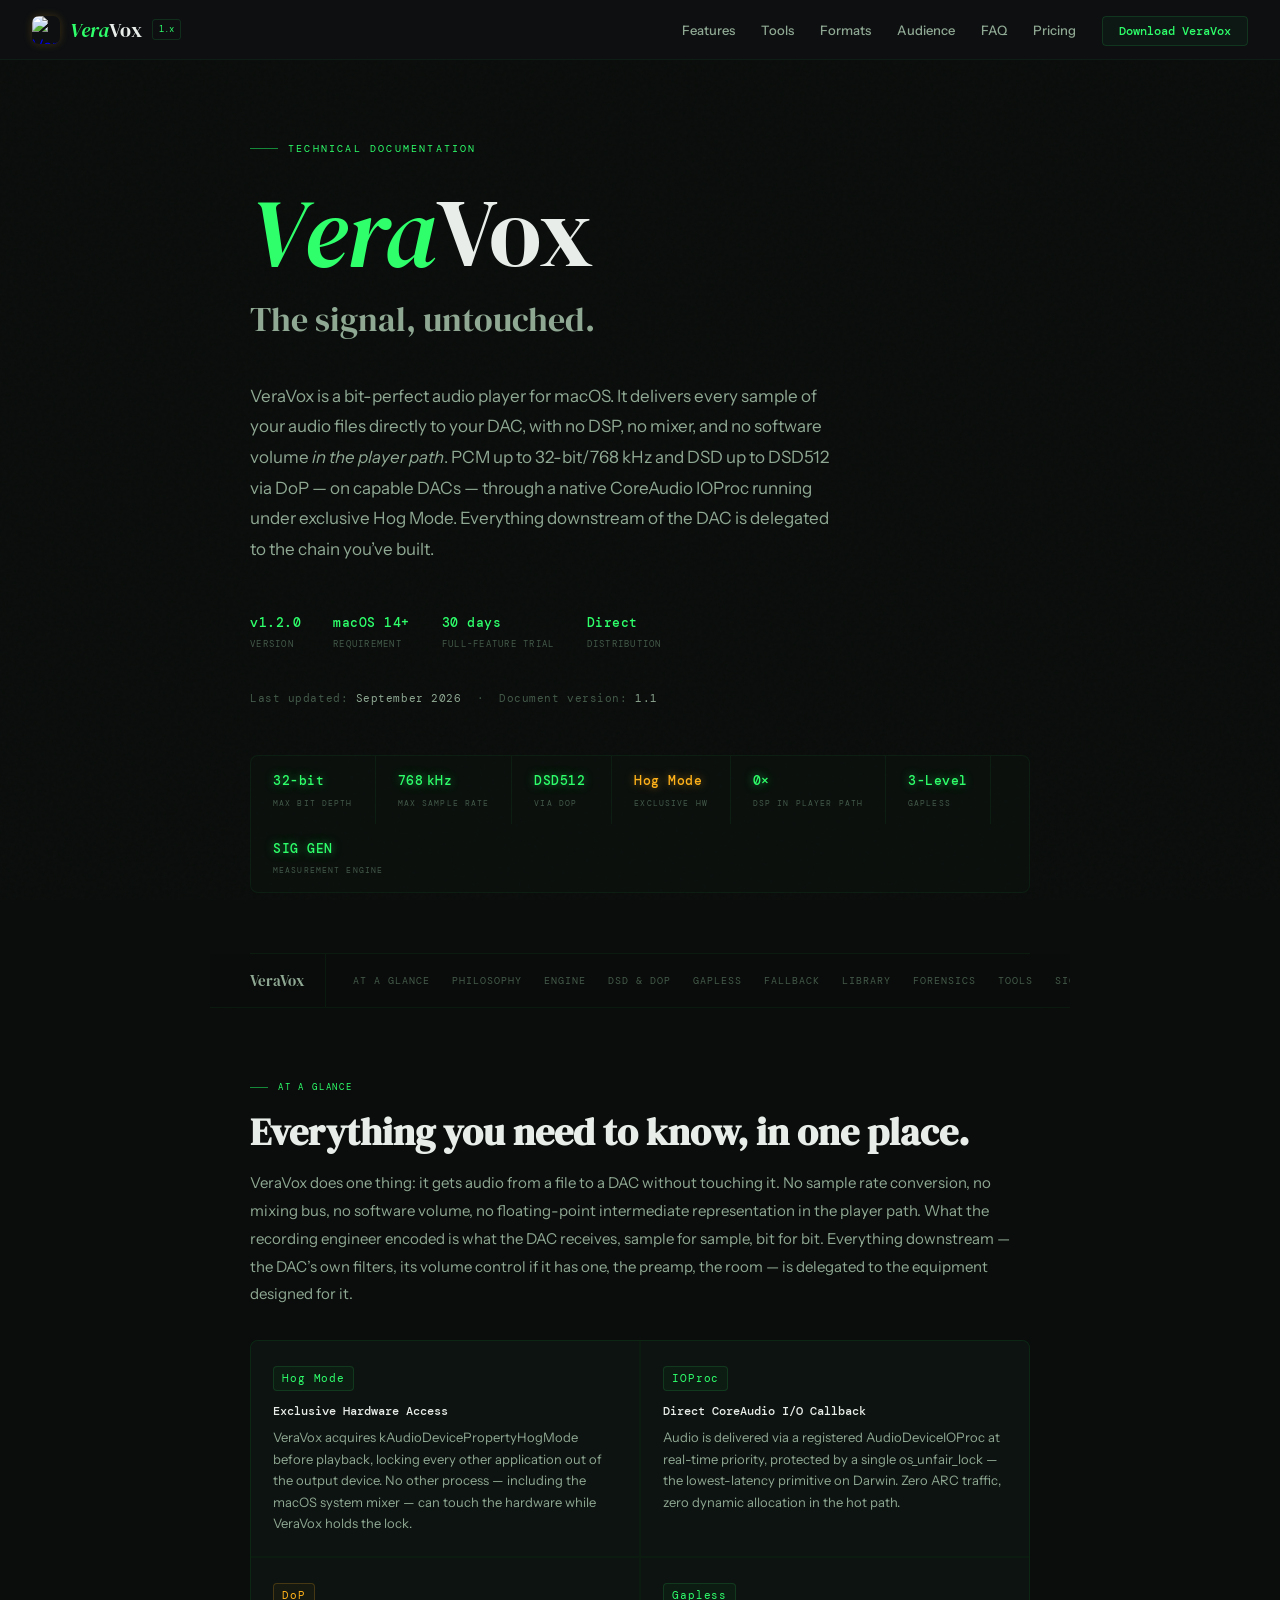
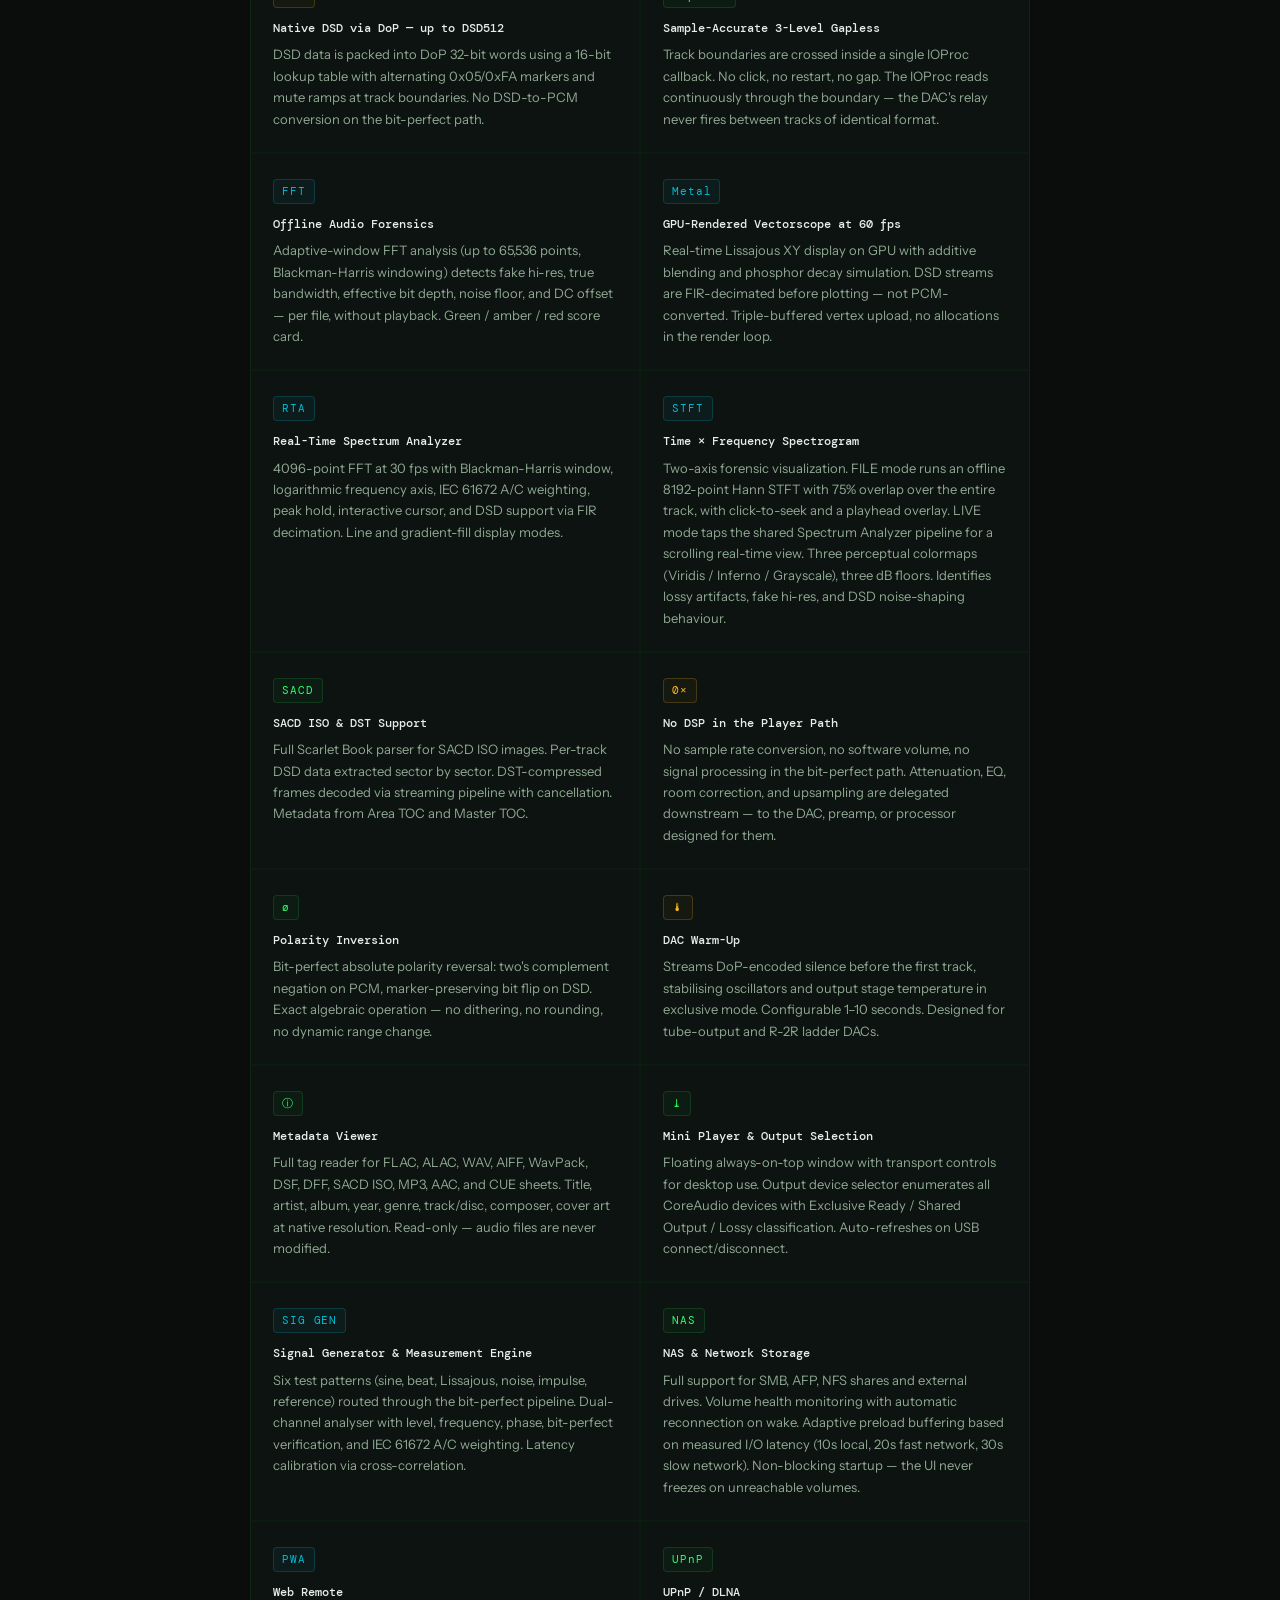
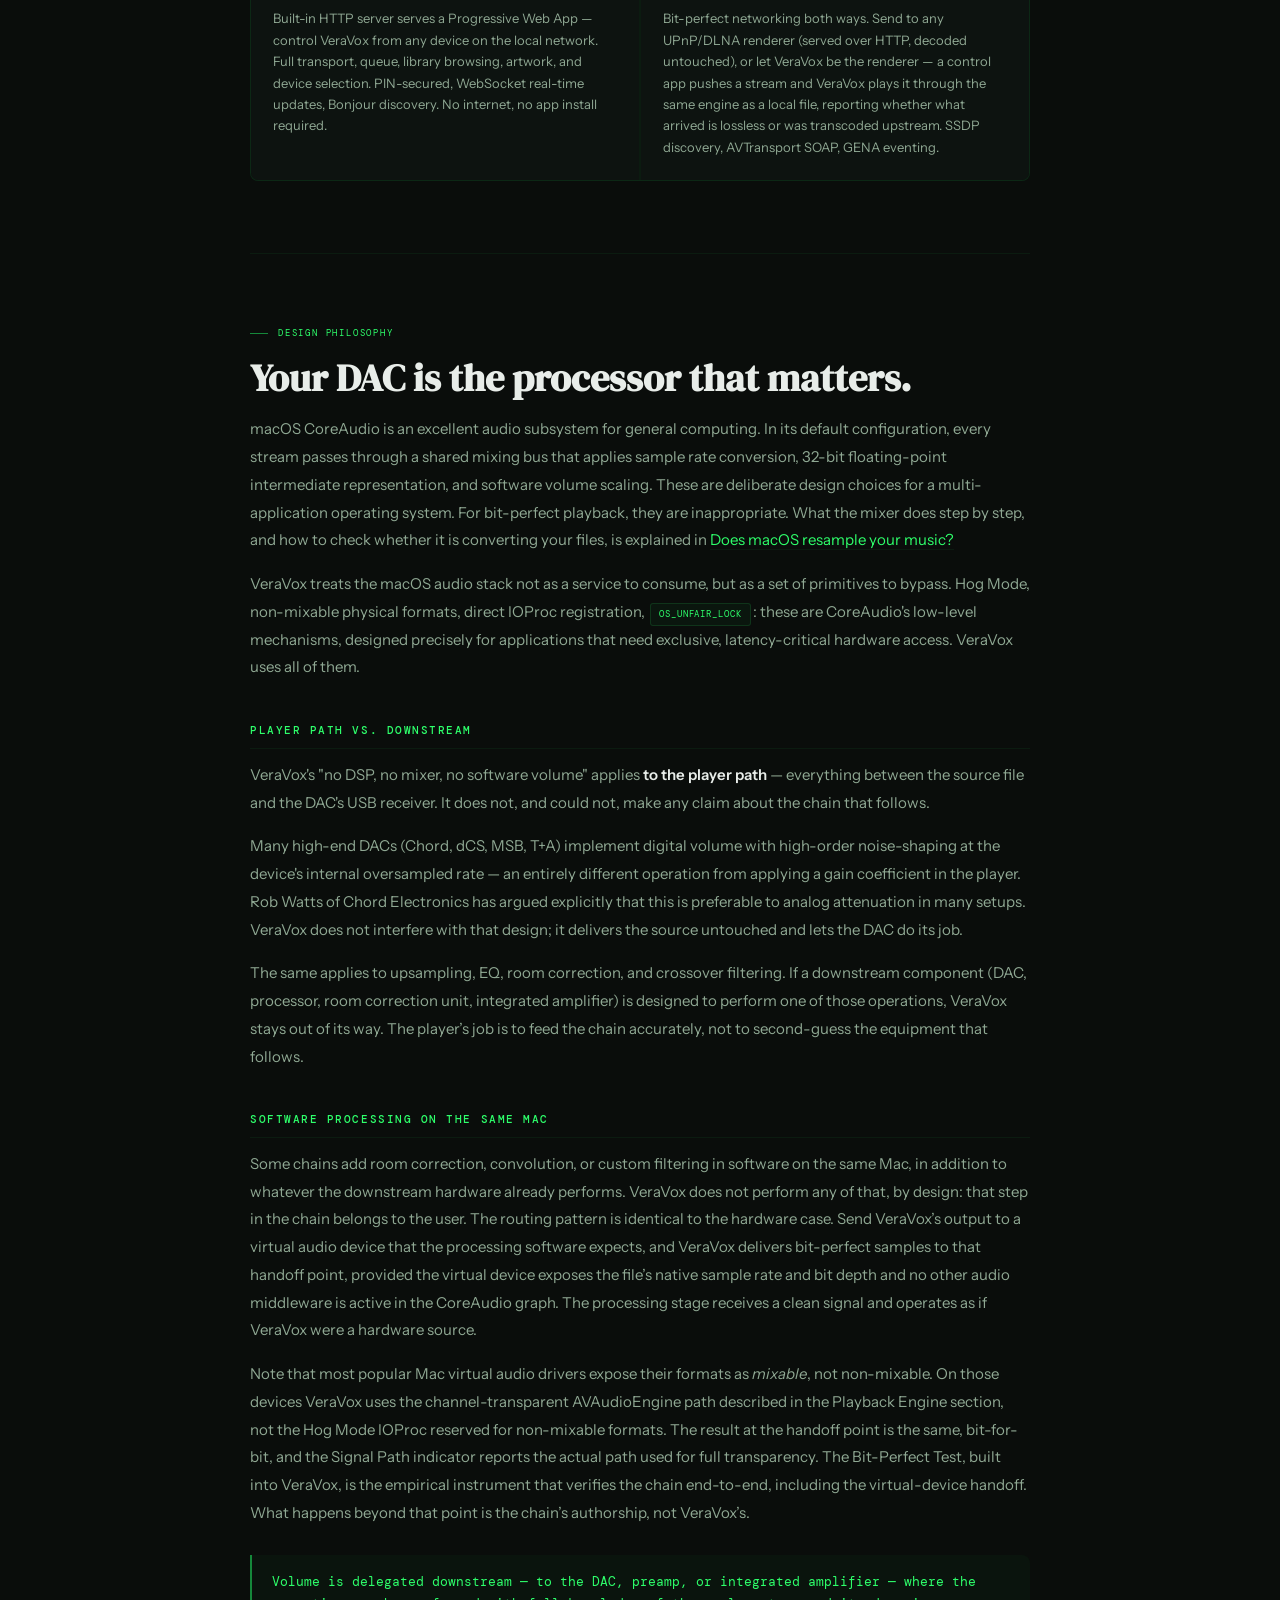
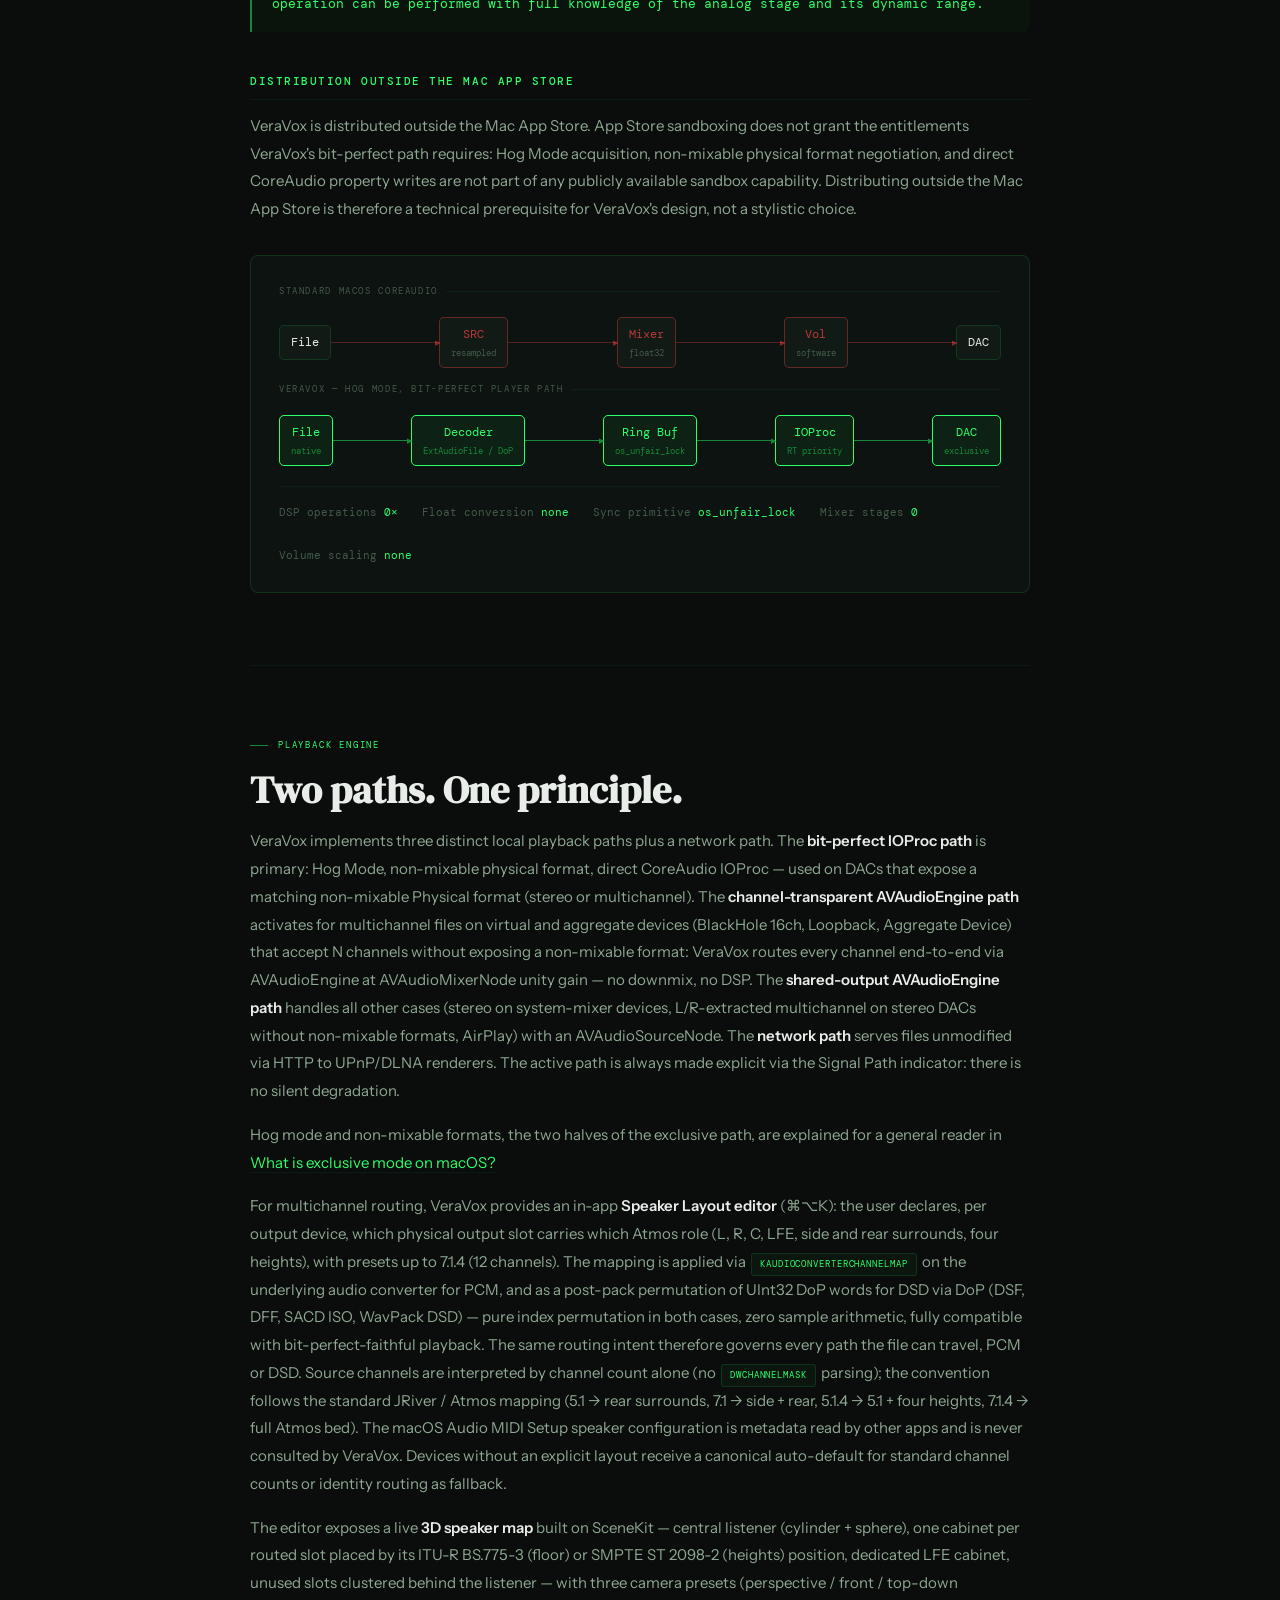
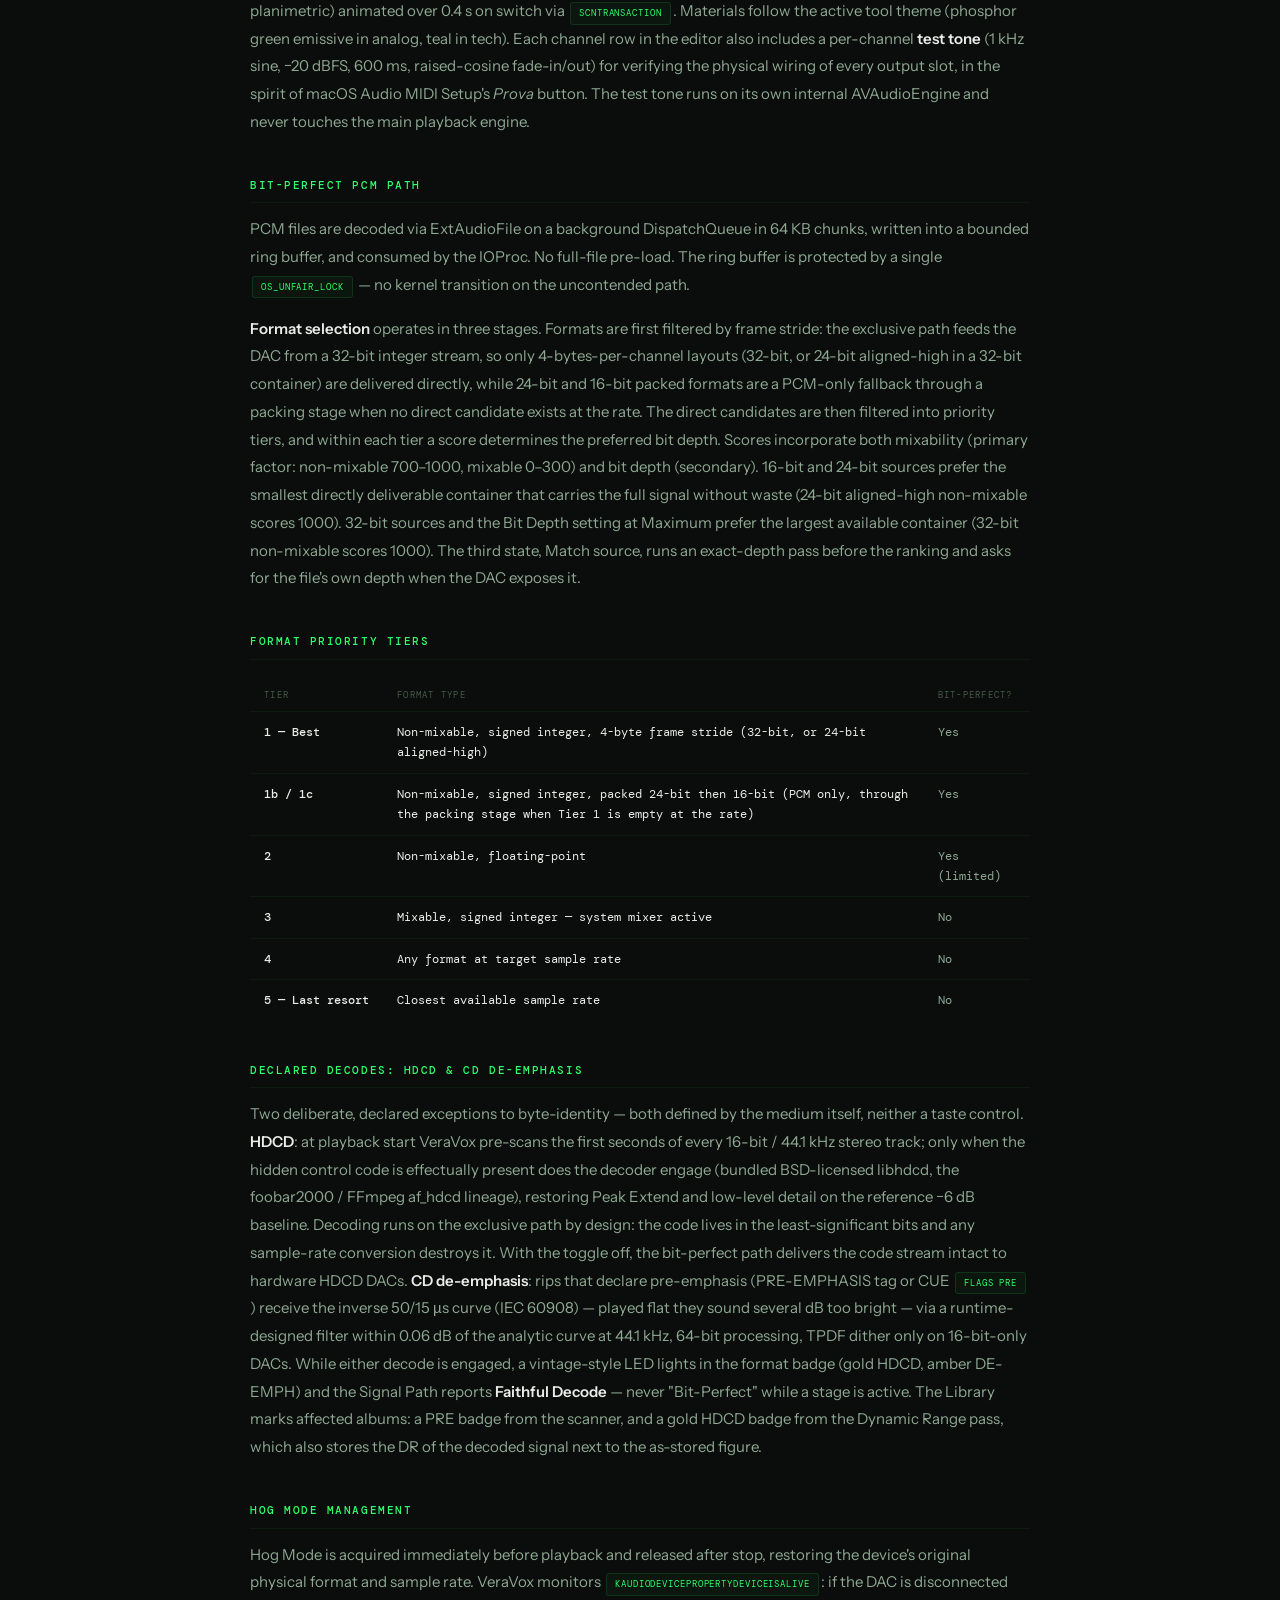
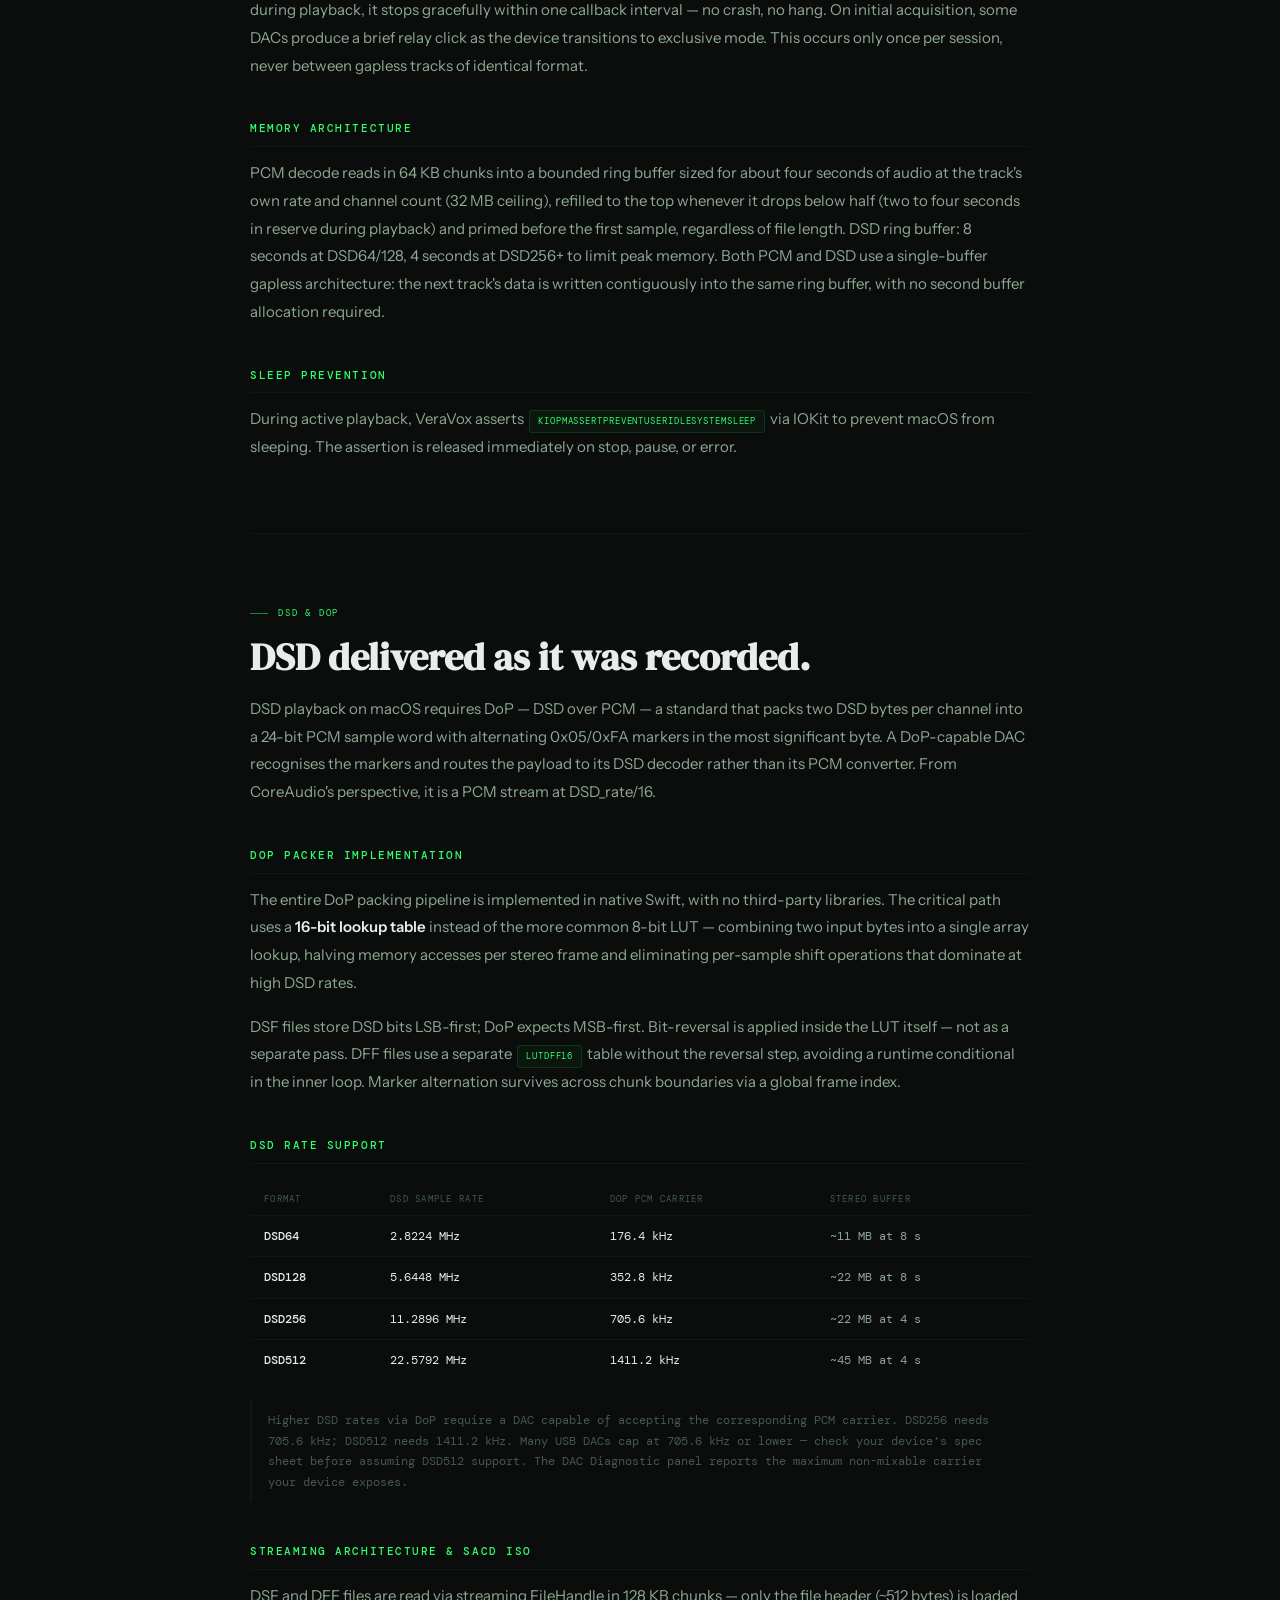
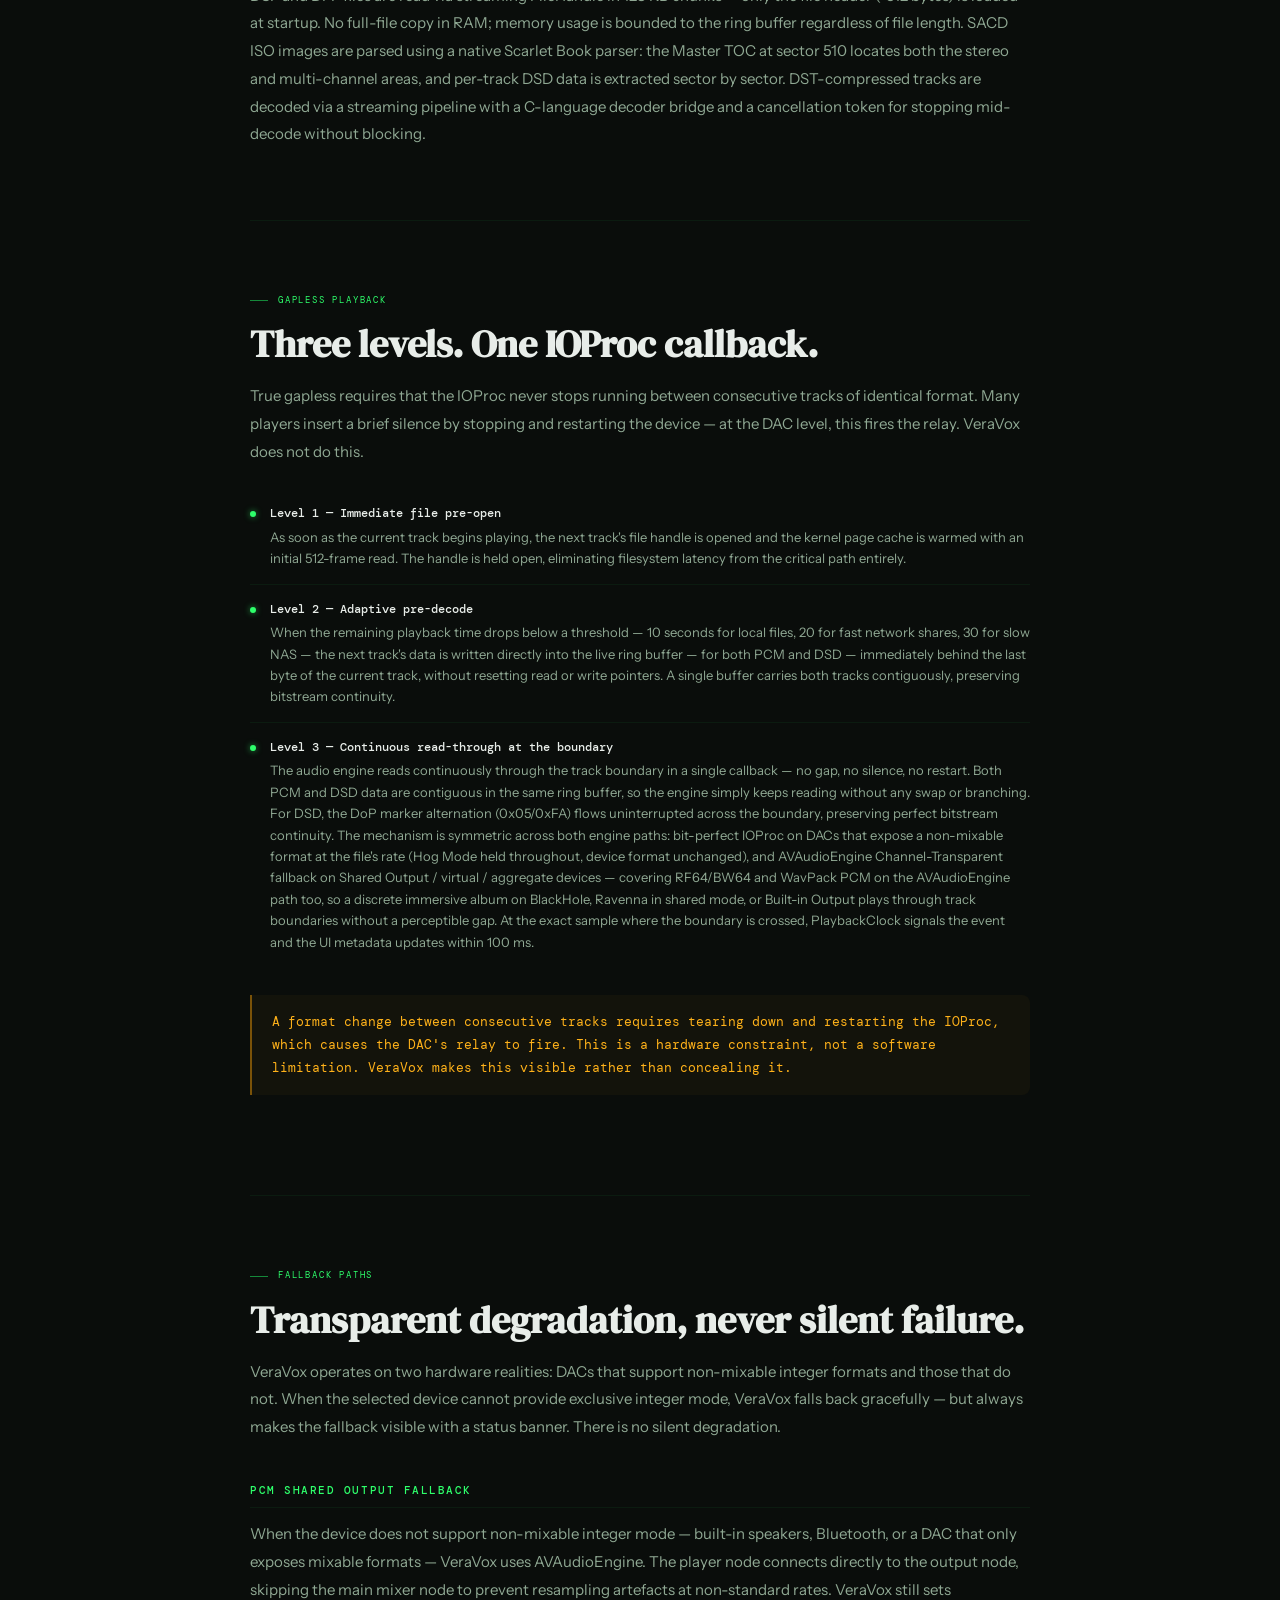
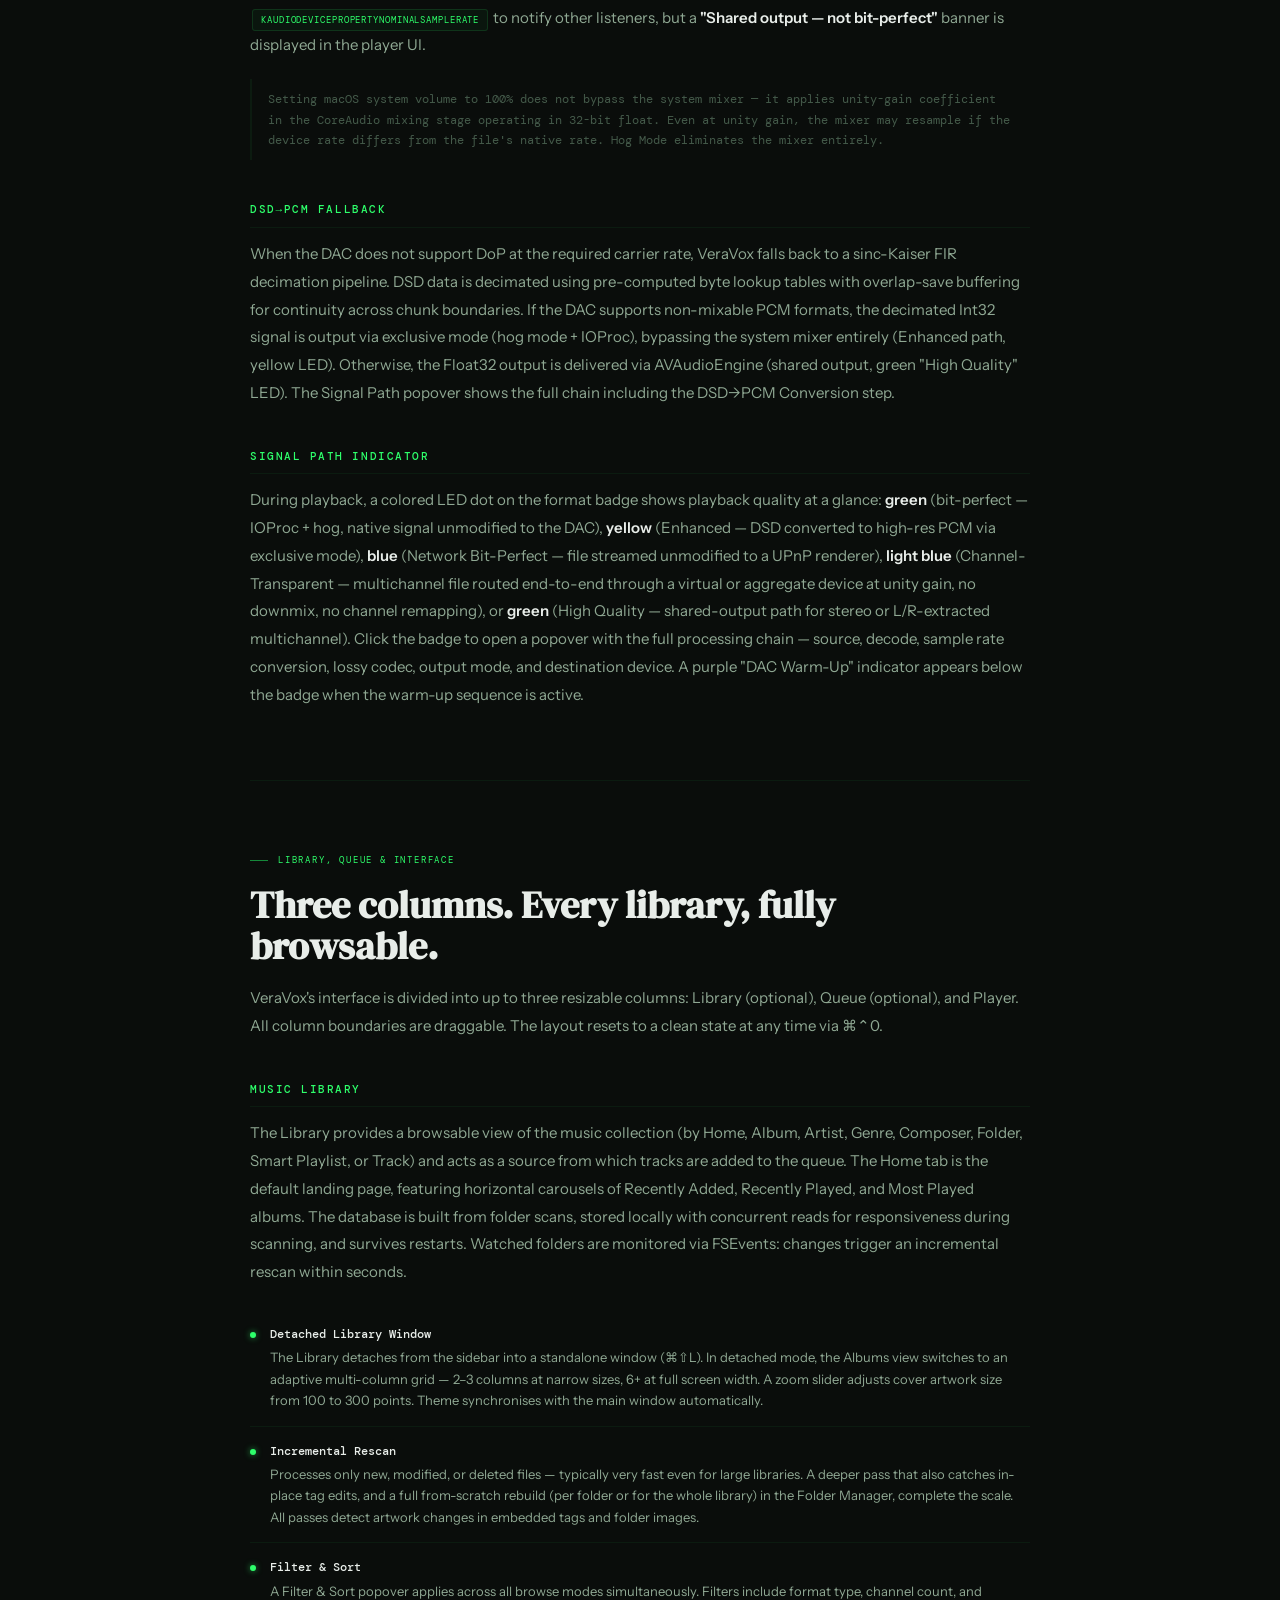
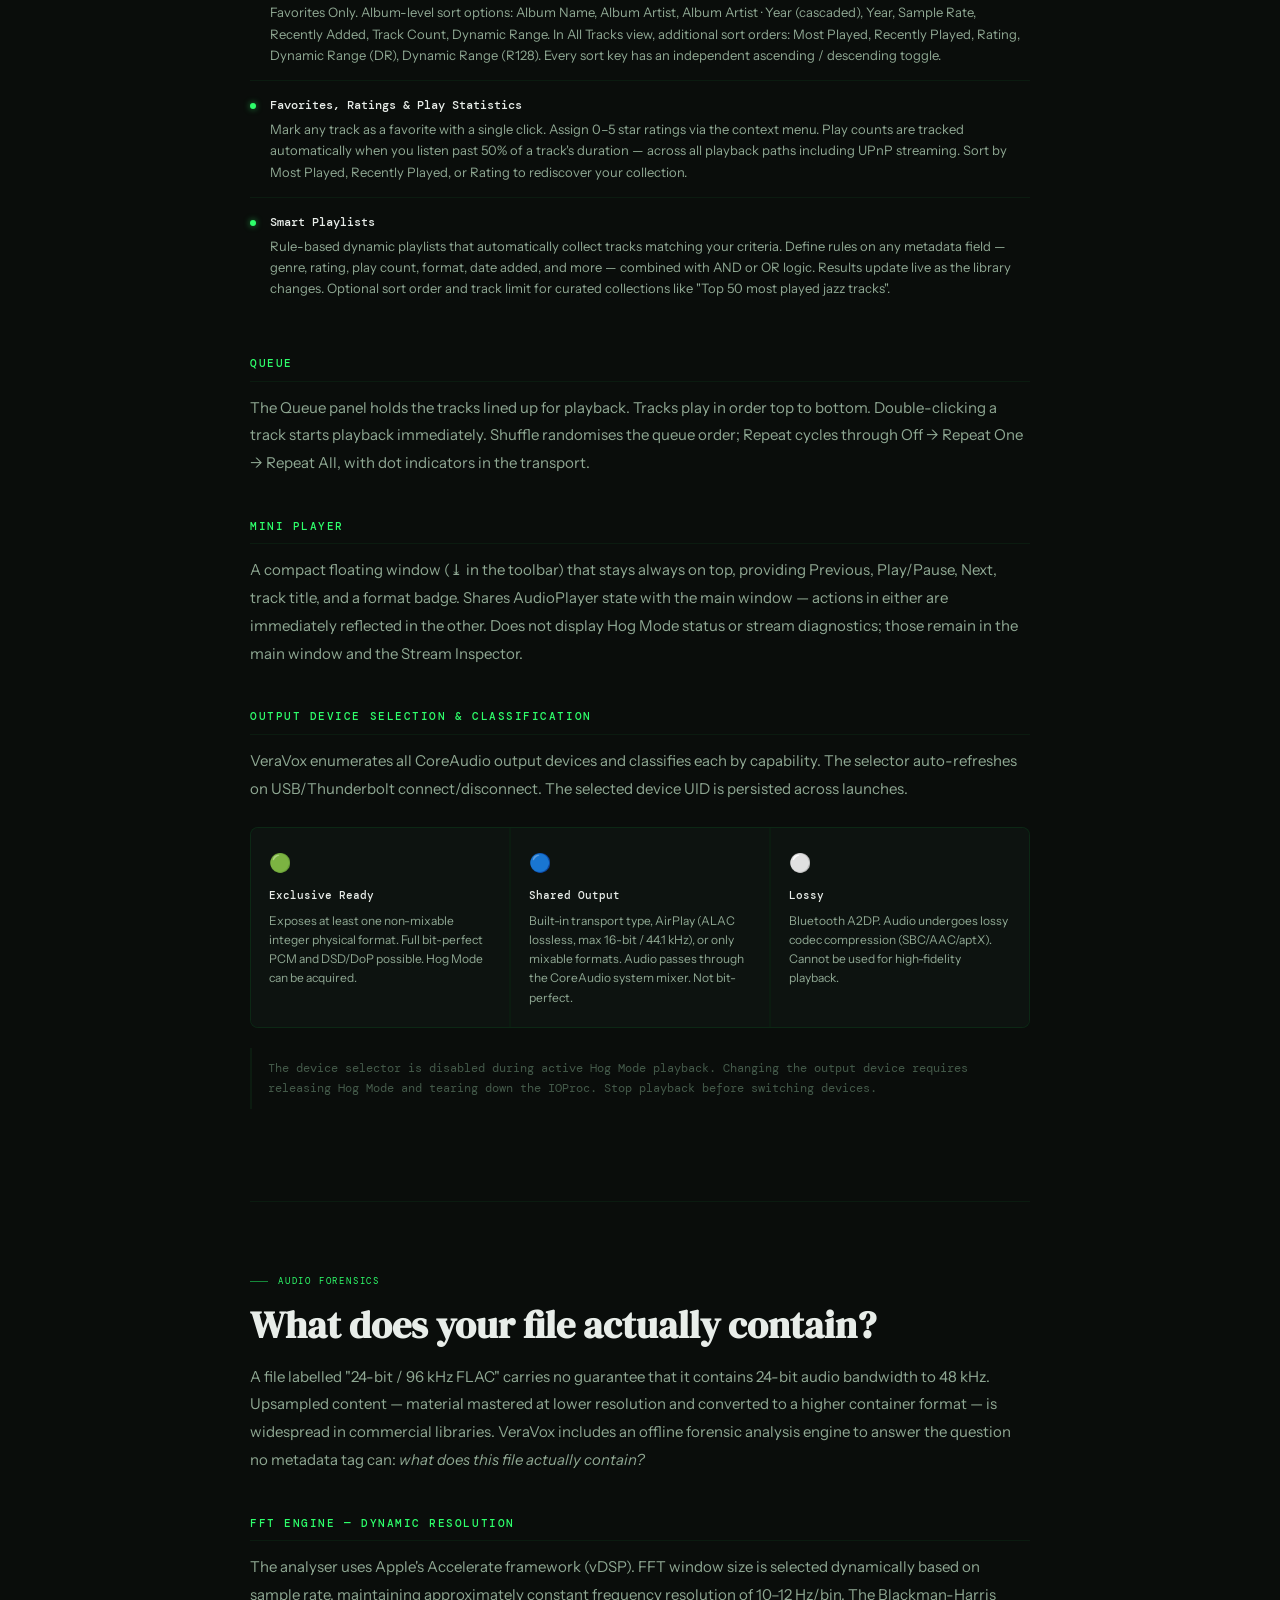
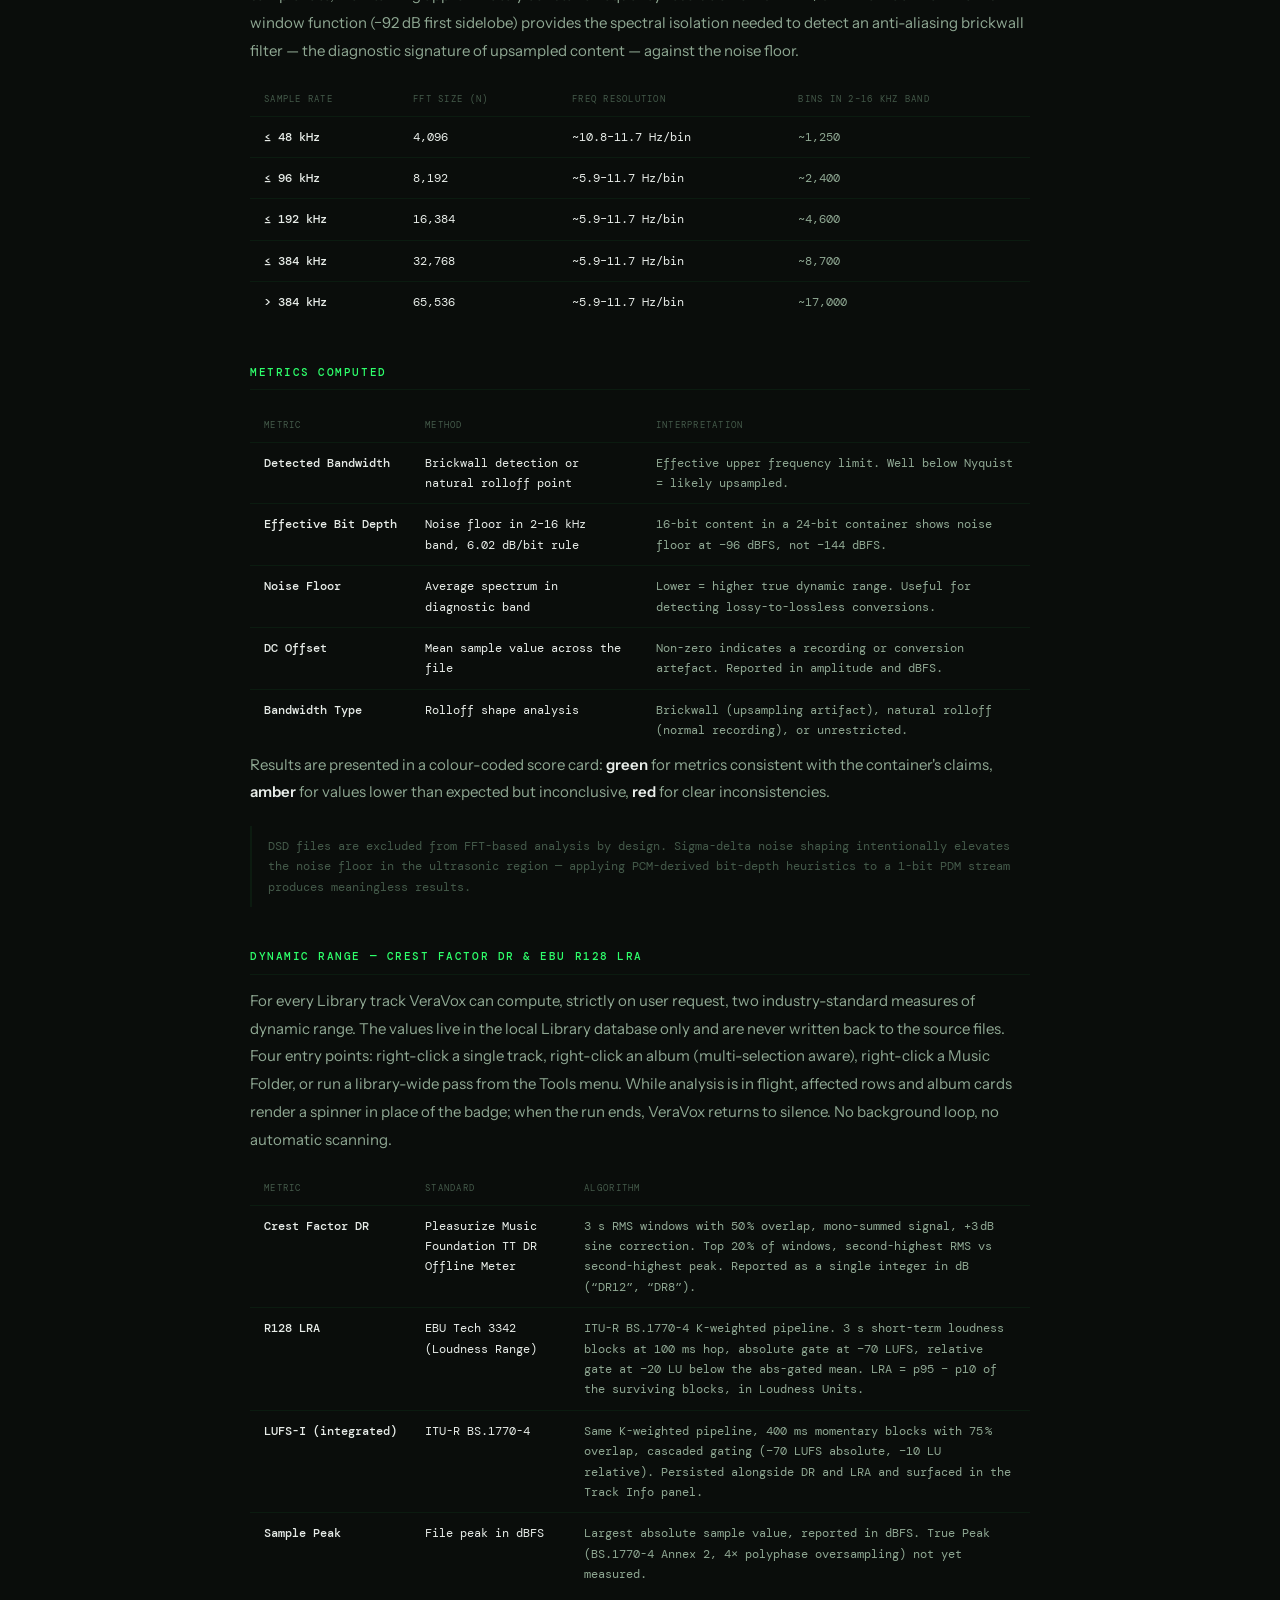
==== commit 6fe0e697: "VeraVox 1.3.0 (release)" ====
--- a/VeraVox_Press_Kit.html
+++ b/VeraVox_Press_Kit.html
@@ -71,6 +71,8 @@
 p.body{font-size:15px;line-height:1.85;color:var(--tmid);margin-bottom:16px}
 p.body:last-child{margin-bottom:0}
 p.body strong{color:var(--text);font-weight:600}
+p.body a{color:var(--green);text-decoration:none;border-bottom:1px solid var(--bdim);transition:border-color .2s}
+p.body a:hover{border-color:var(--green)}
 .glance-grid{display:grid;grid-template-columns:1fr 1fr;gap:2px;background:var(--bdim);border:1px solid var(--bdim);border-radius:var(--r);overflow:hidden;margin-top:32px}
 .glance-cell{background:var(--panel);padding:22px;transition:background .2s}
 .glance-cell:hover{background:var(--panel2)}
@@ -379,7 +381,7 @@
 <section id="philosophy">
   <div class="sec-eyebrow">Design Philosophy</div>
   <h2 class="sec-h">Your DAC is the processor that matters.</h2>
-  <p class="body">macOS CoreAudio is an excellent audio subsystem for general computing. In its default configuration, every stream passes through a shared mixing bus that applies sample rate conversion, 32-bit floating-point intermediate representation, and software volume scaling. These are deliberate design choices for a multi-application operating system. For bit-perfect playback, they are inappropriate.</p>
+  <p class="body">macOS CoreAudio is an excellent audio subsystem for general computing. In its default configuration, every stream passes through a shared mixing bus that applies sample rate conversion, 32-bit floating-point intermediate representation, and software volume scaling. These are deliberate design choices for a multi-application operating system. For bit-perfect playback, they are inappropriate. What the mixer does step by step, and how to check whether it is converting your files, is explained in <a href="macos-resampling.html">Does macOS resample your music?</a></p>
   <p class="body">VeraVox treats the macOS audio stack not as a service to consume, but as a set of primitives to bypass. Hog Mode, non-mixable physical formats, direct IOProc registration, <span class="chip">os_unfair_lock</span>: these are CoreAudio's low-level mechanisms, designed precisely for applications that need exclusive, latency-critical hardware access. VeraVox uses all of them.</p>
   <h3 class="sub-h">Player Path vs. Downstream</h3>
   <p class="body">VeraVox's "no DSP, no mixer, no software volume" applies <strong>to the player path</strong> &mdash; everything between the source file and the DAC's USB receiver. It does not, and could not, make any claim about the chain that follows.</p>
@@ -423,6 +425,7 @@
   <div class="sec-eyebrow">Playback Engine</div>
   <h2 class="sec-h">Two paths. One principle.</h2>
   <p class="body">VeraVox implements three distinct local playback paths plus a network path. The <strong>bit-perfect IOProc path</strong> is primary: Hog Mode, non-mixable physical format, direct CoreAudio IOProc — used on DACs that expose a matching non-mixable Physical format (stereo or multichannel). The <strong>channel-transparent AVAudioEngine path</strong> activates for multichannel files on virtual and aggregate devices (BlackHole 16ch, Loopback, Aggregate Device) that accept N channels without exposing a non-mixable format: VeraVox routes every channel end-to-end via AVAudioEngine at AVAudioMixerNode unity gain — no downmix, no DSP. The <strong>shared-output AVAudioEngine path</strong> handles all other cases (stereo on system-mixer devices, L/R-extracted multichannel on stereo DACs without non-mixable formats, AirPlay) with an AVAudioSourceNode. The <strong>network path</strong> serves files unmodified via HTTP to UPnP/DLNA renderers. The active path is always made explicit via the Signal Path indicator: there is no silent degradation.</p>
+  <p class="body">Hog mode and non-mixable formats, the two halves of the exclusive path, are explained for a general reader in <a href="exclusive-mode-macos.html">What is exclusive mode on macOS?</a></p>
 
   <p class="body">For multichannel routing, VeraVox provides an in-app <strong>Speaker Layout editor</strong> (⌘⌥K): the user declares, per output device, which physical output slot carries which Atmos role (L, R, C, LFE, side and rear surrounds, four heights), with presets up to 7.1.4 (12 channels). The mapping is applied via <span class="chip">kAudioConverterChannelMap</span> on the underlying audio converter for PCM, and as a post-pack permutation of UInt32 DoP words for DSD via DoP (DSF, DFF, SACD ISO, WavPack DSD) &mdash; pure index permutation in both cases, zero sample arithmetic, fully compatible with bit-perfect-faithful playback. The same routing intent therefore governs every path the file can travel, PCM or DSD. Source channels are interpreted by channel count alone (no <span class="chip">dwChannelMask</span> parsing); the convention follows the standard JRiver / Atmos mapping (5.1 → rear surrounds, 7.1 → side + rear, 5.1.4 → 5.1 + four heights, 7.1.4 → full Atmos bed). The macOS Audio MIDI Setup speaker configuration is metadata read by other apps and is never consulted by VeraVox. Devices without an explicit layout receive a canonical auto-default for standard channel counts or identity routing as fallback.</p>
 
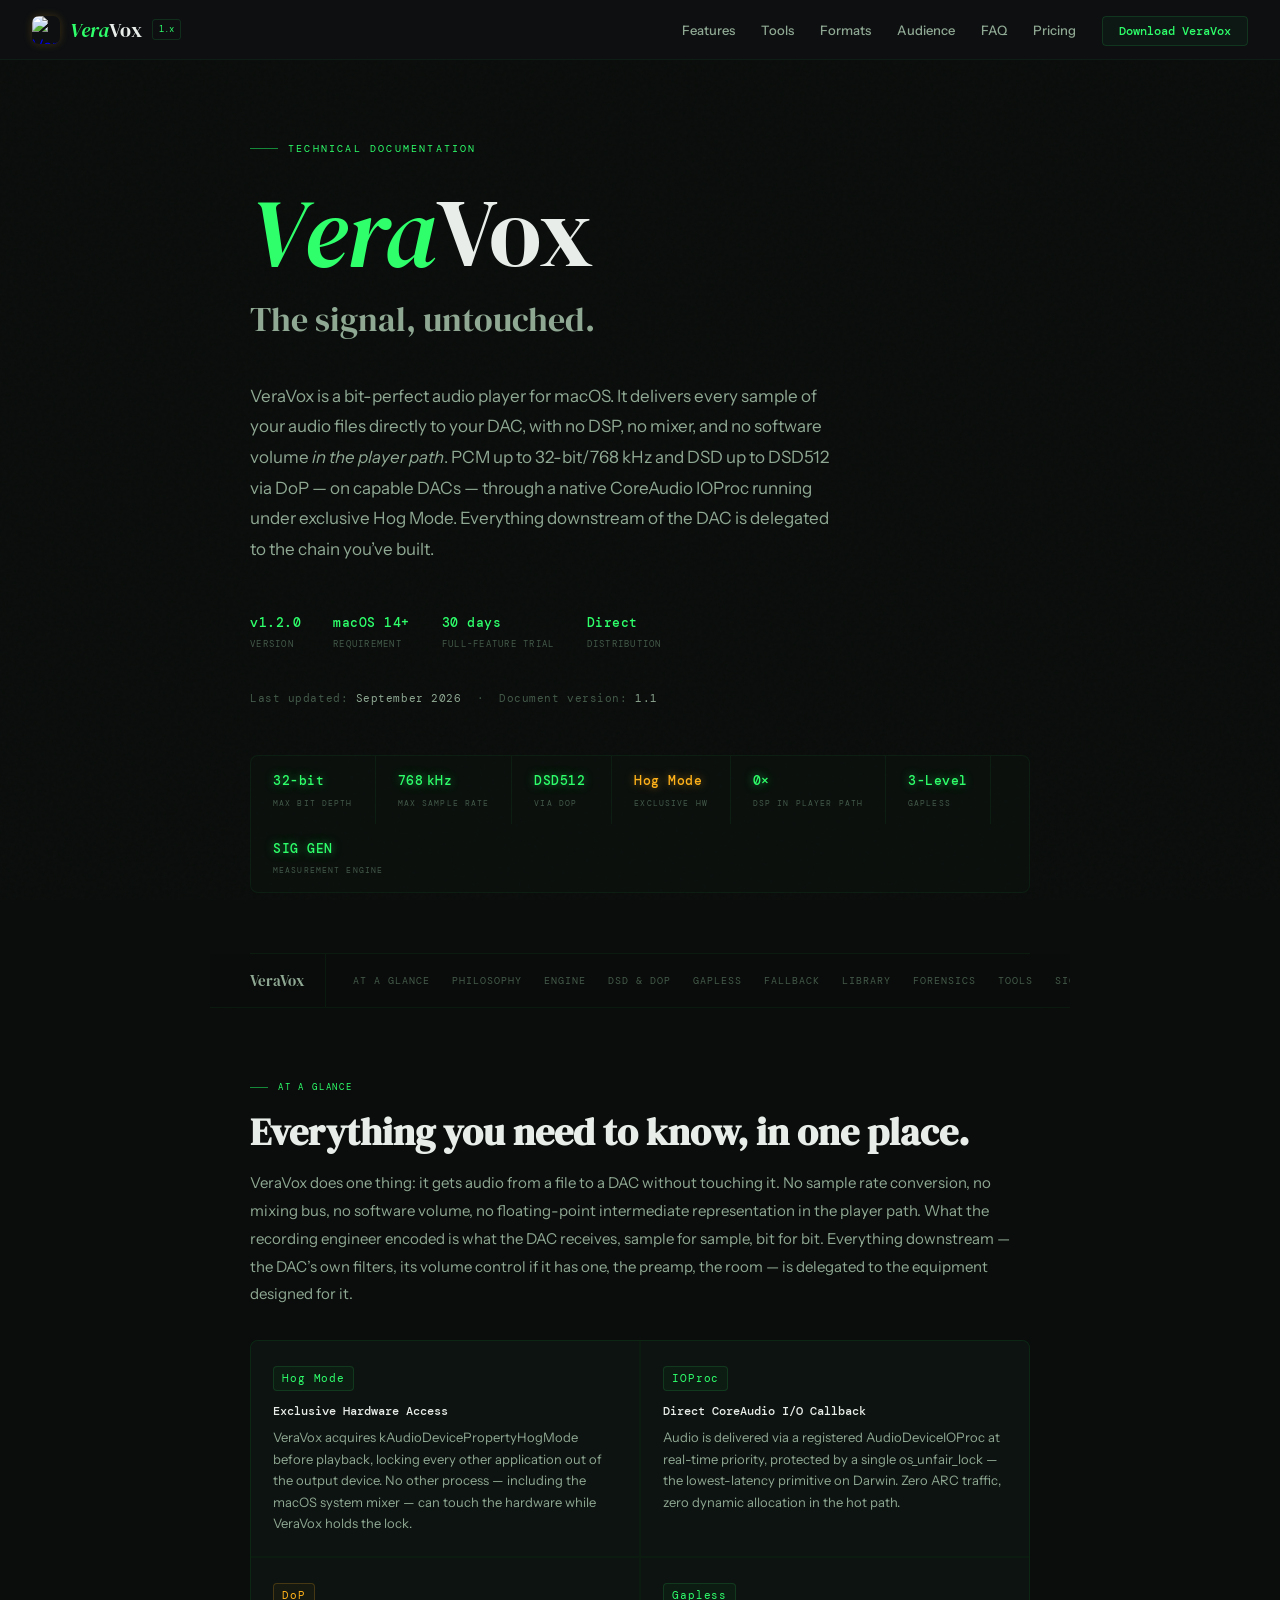
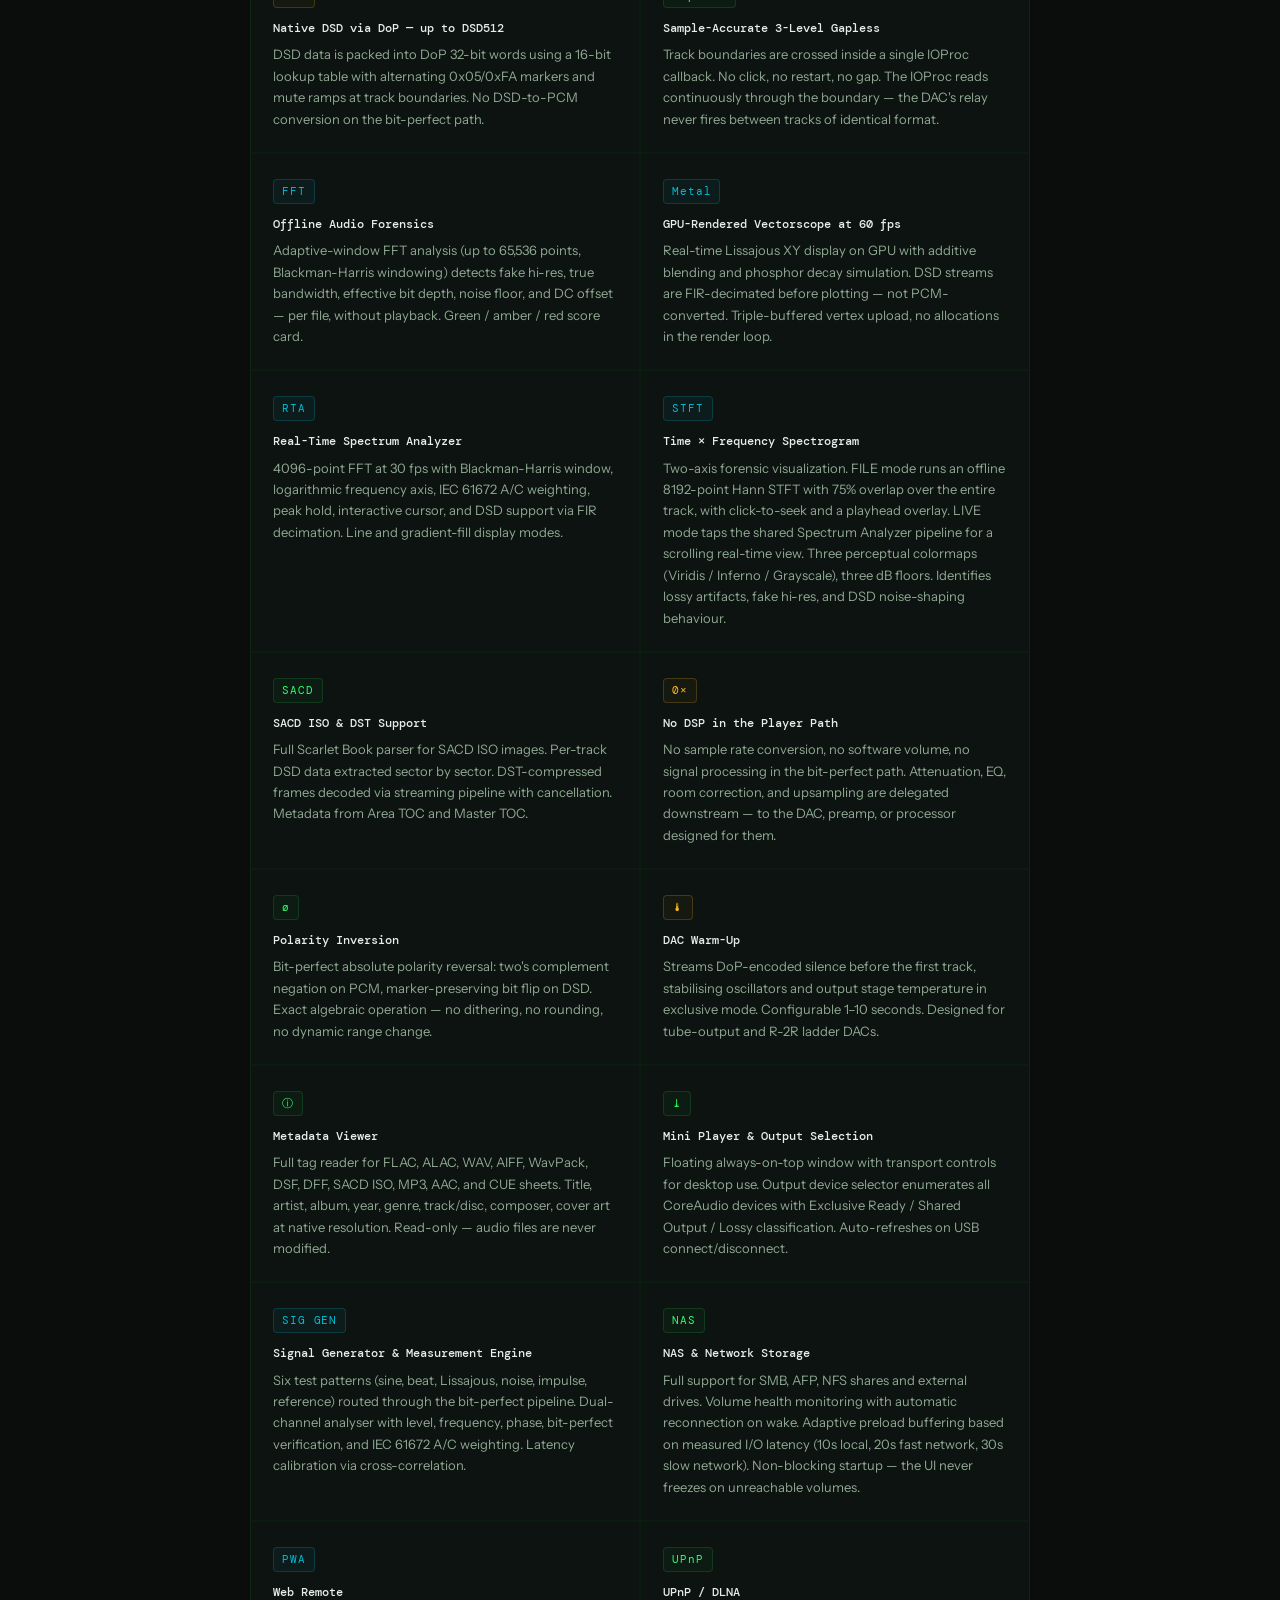
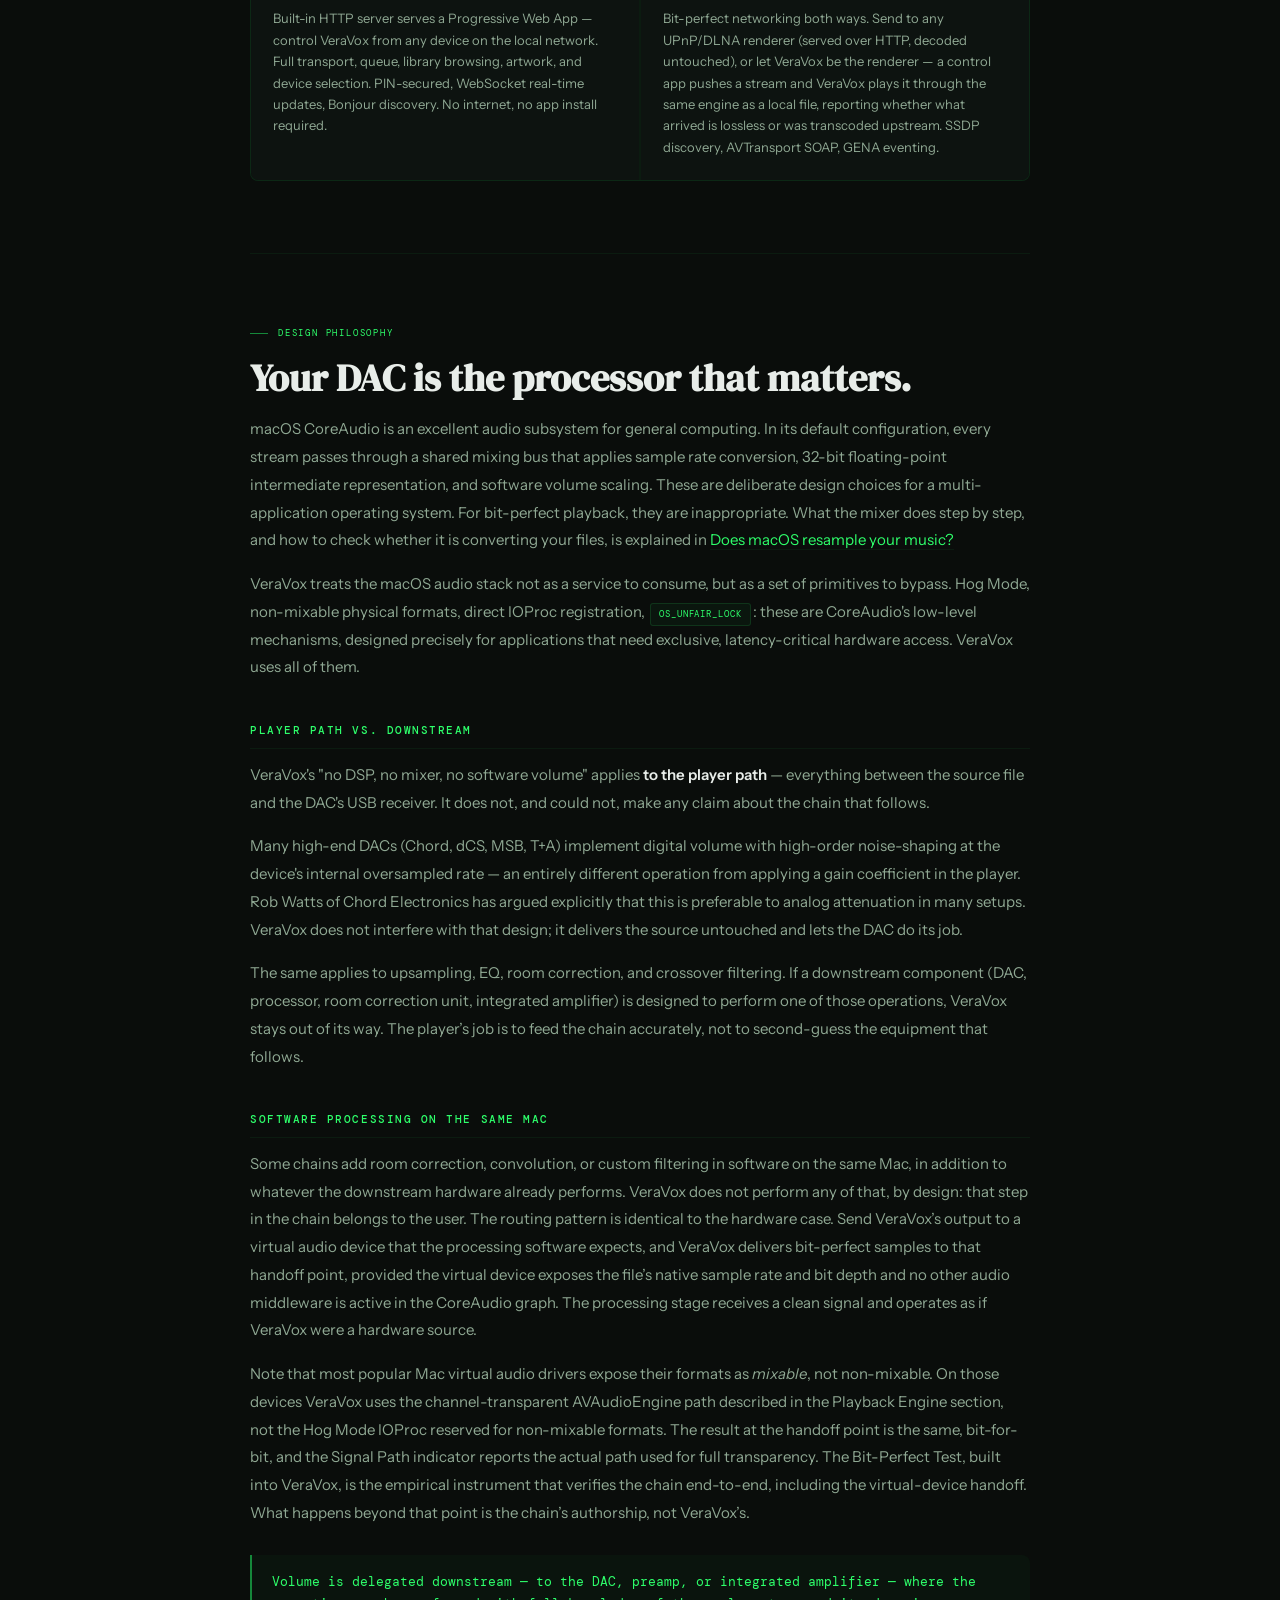
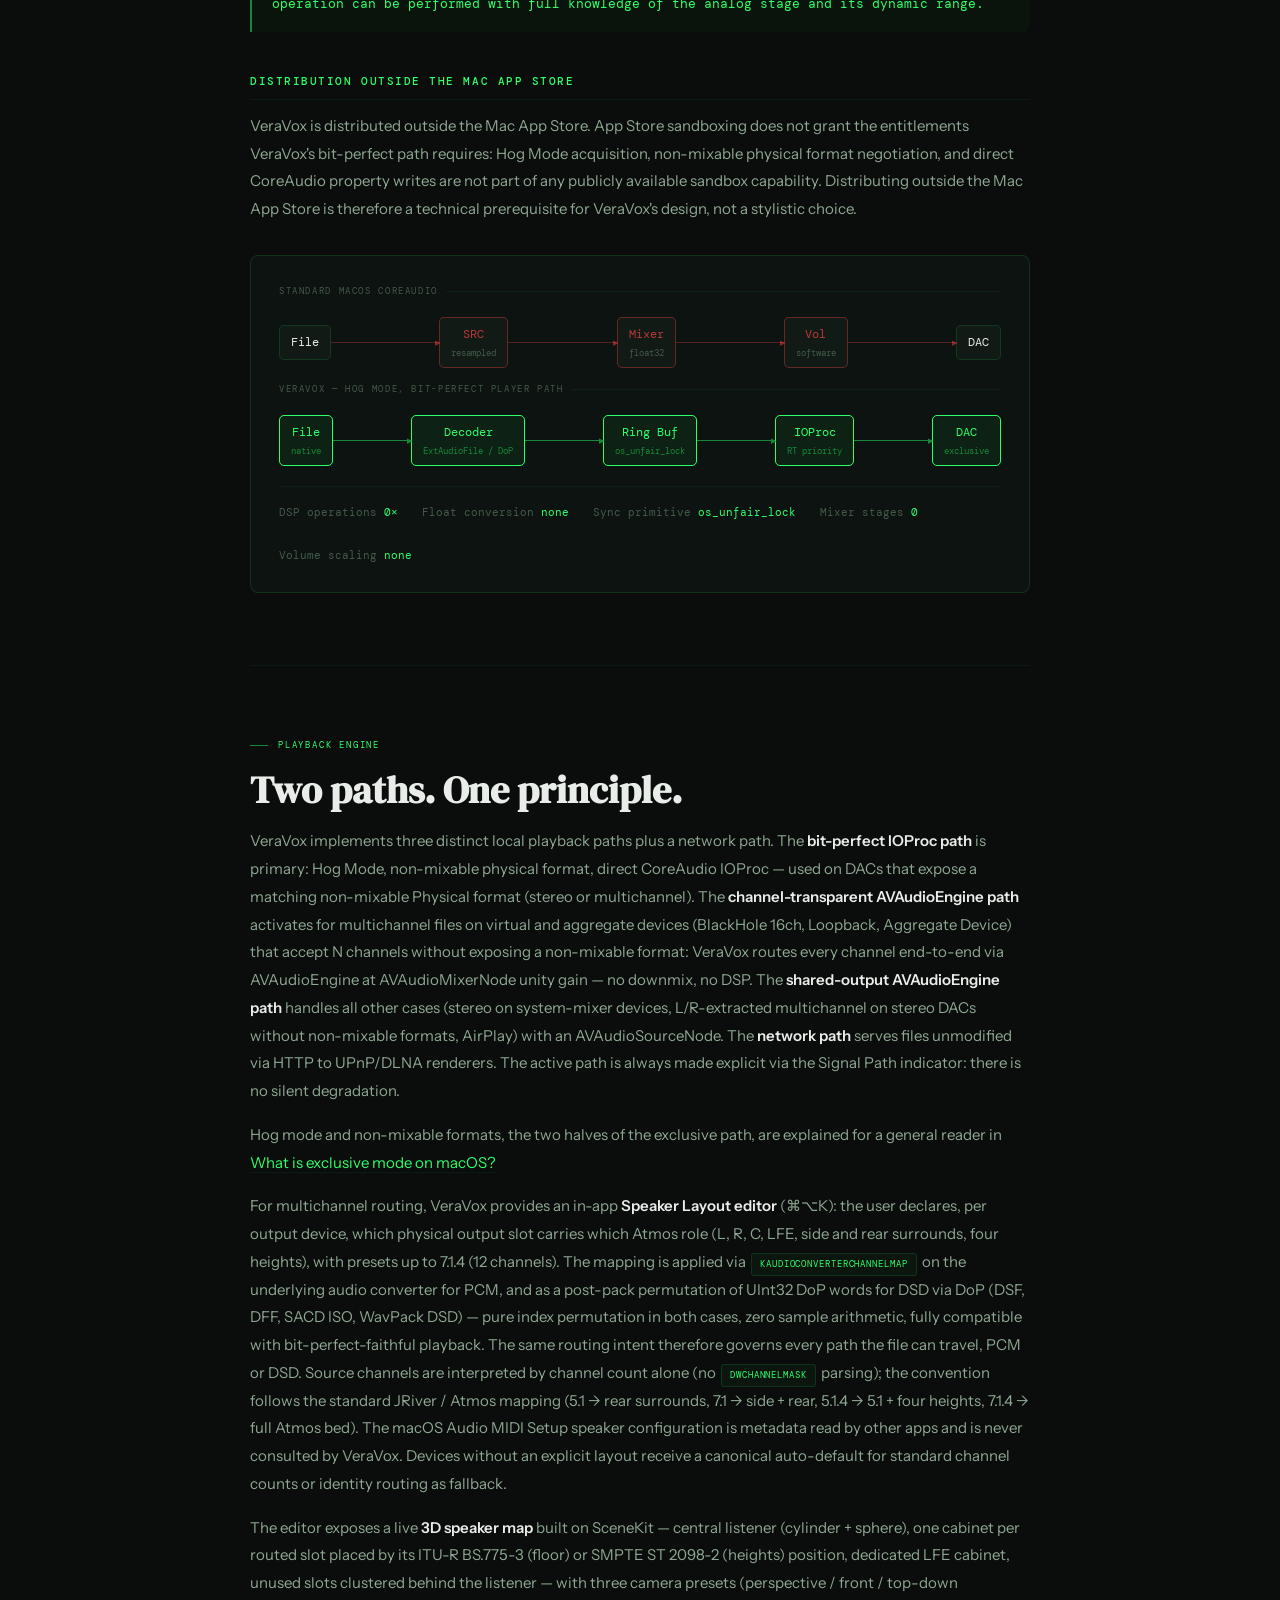
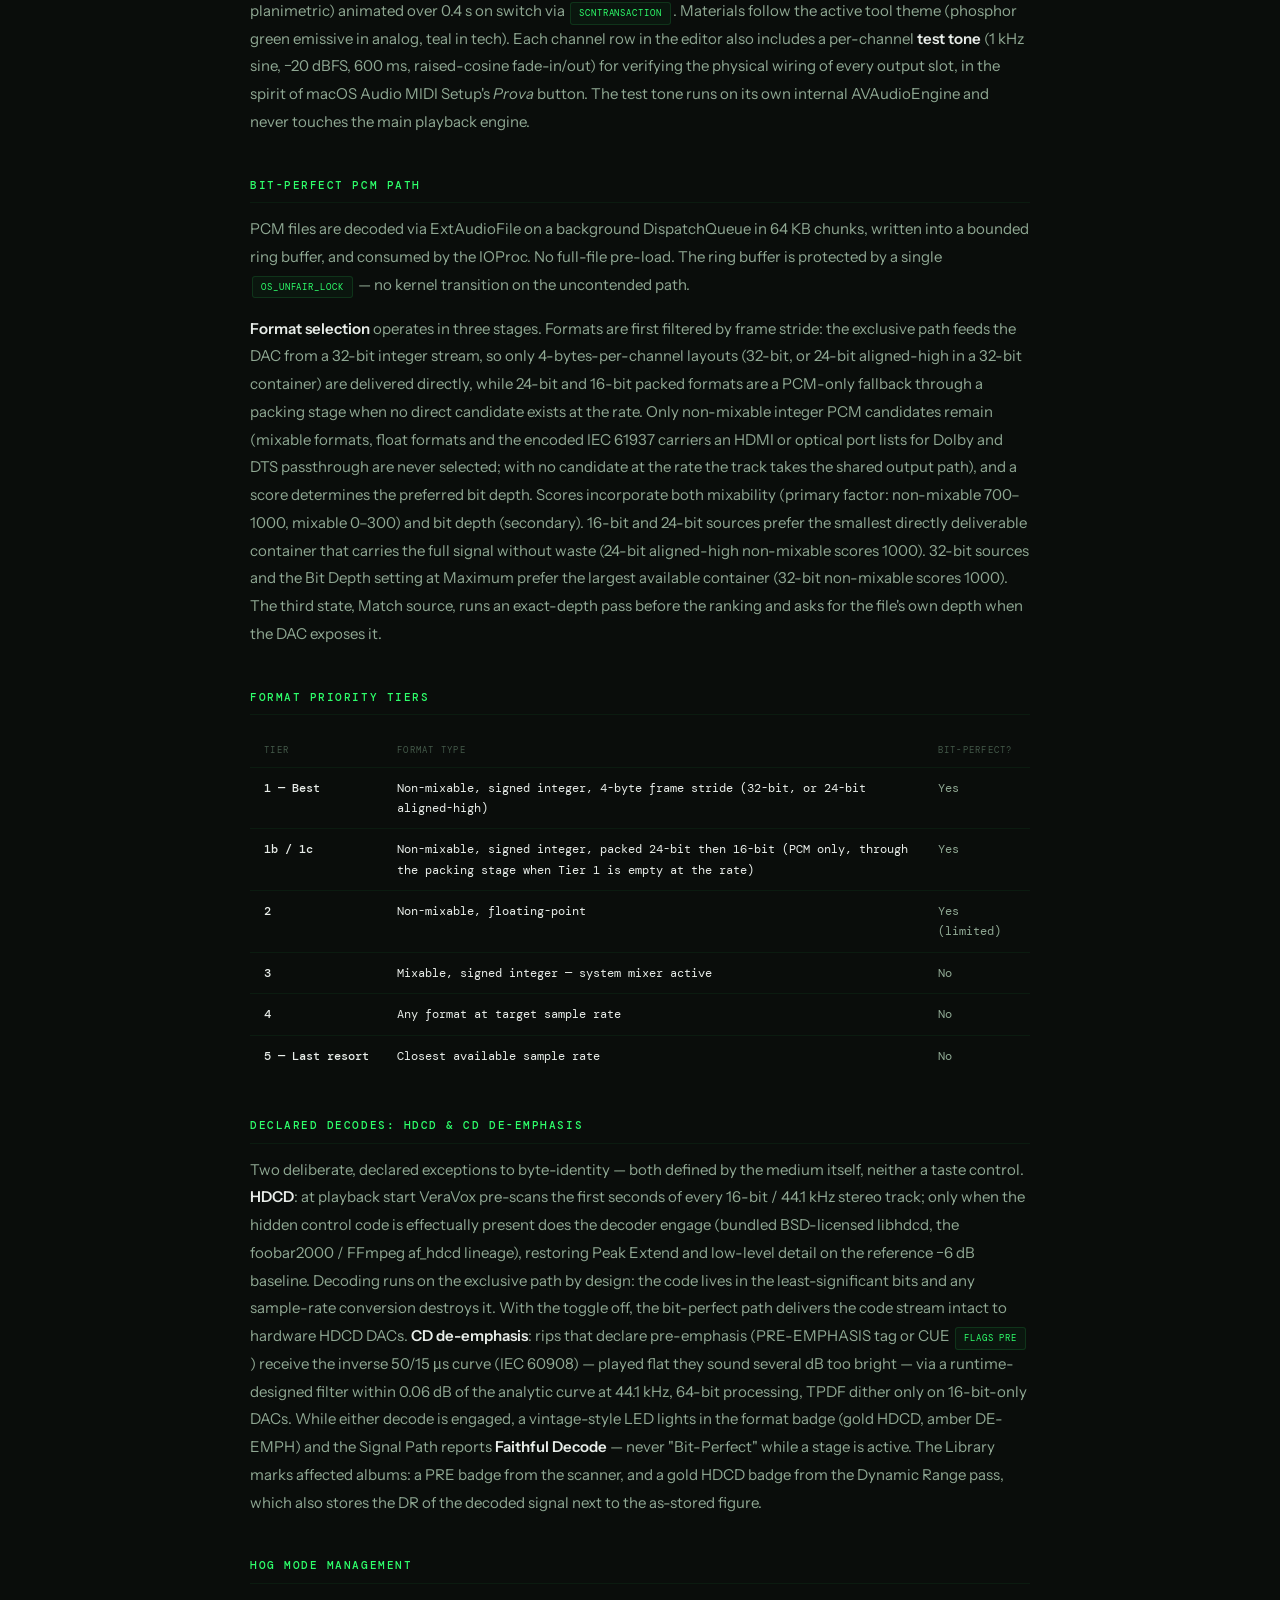
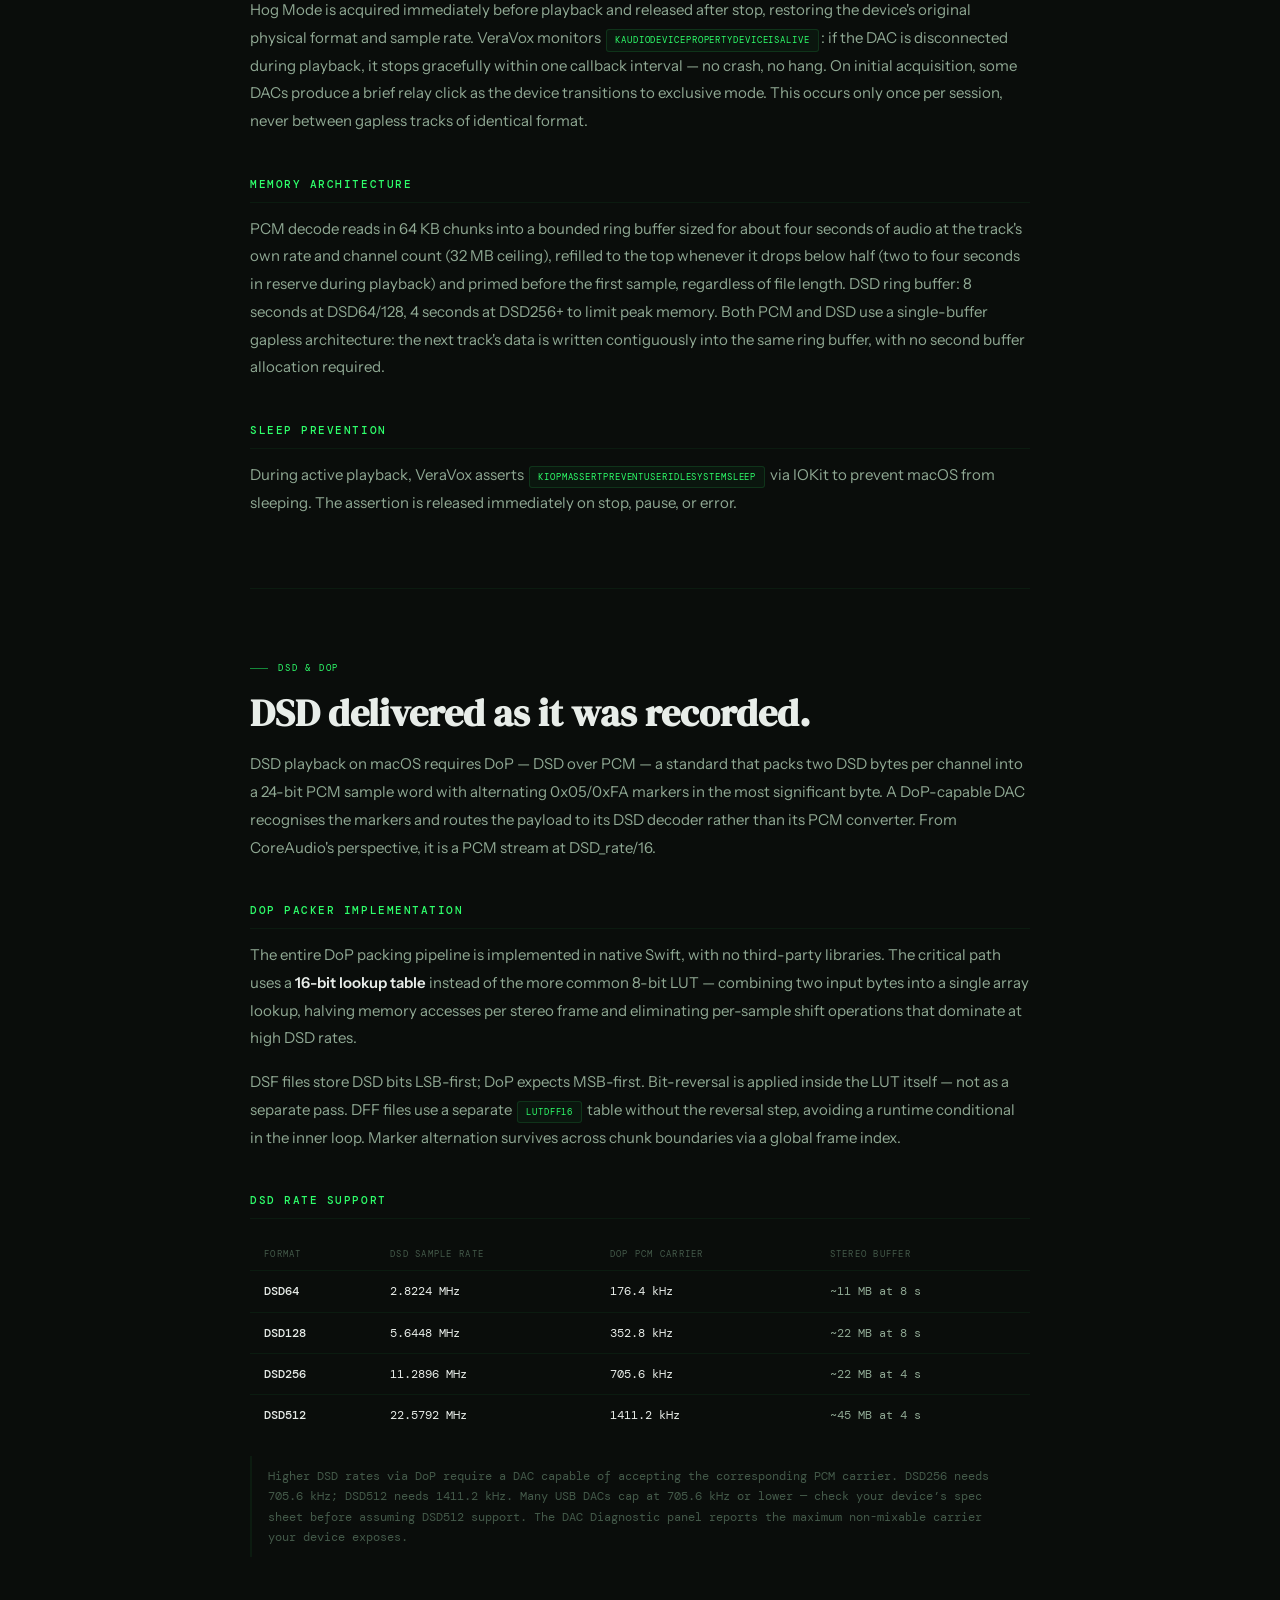
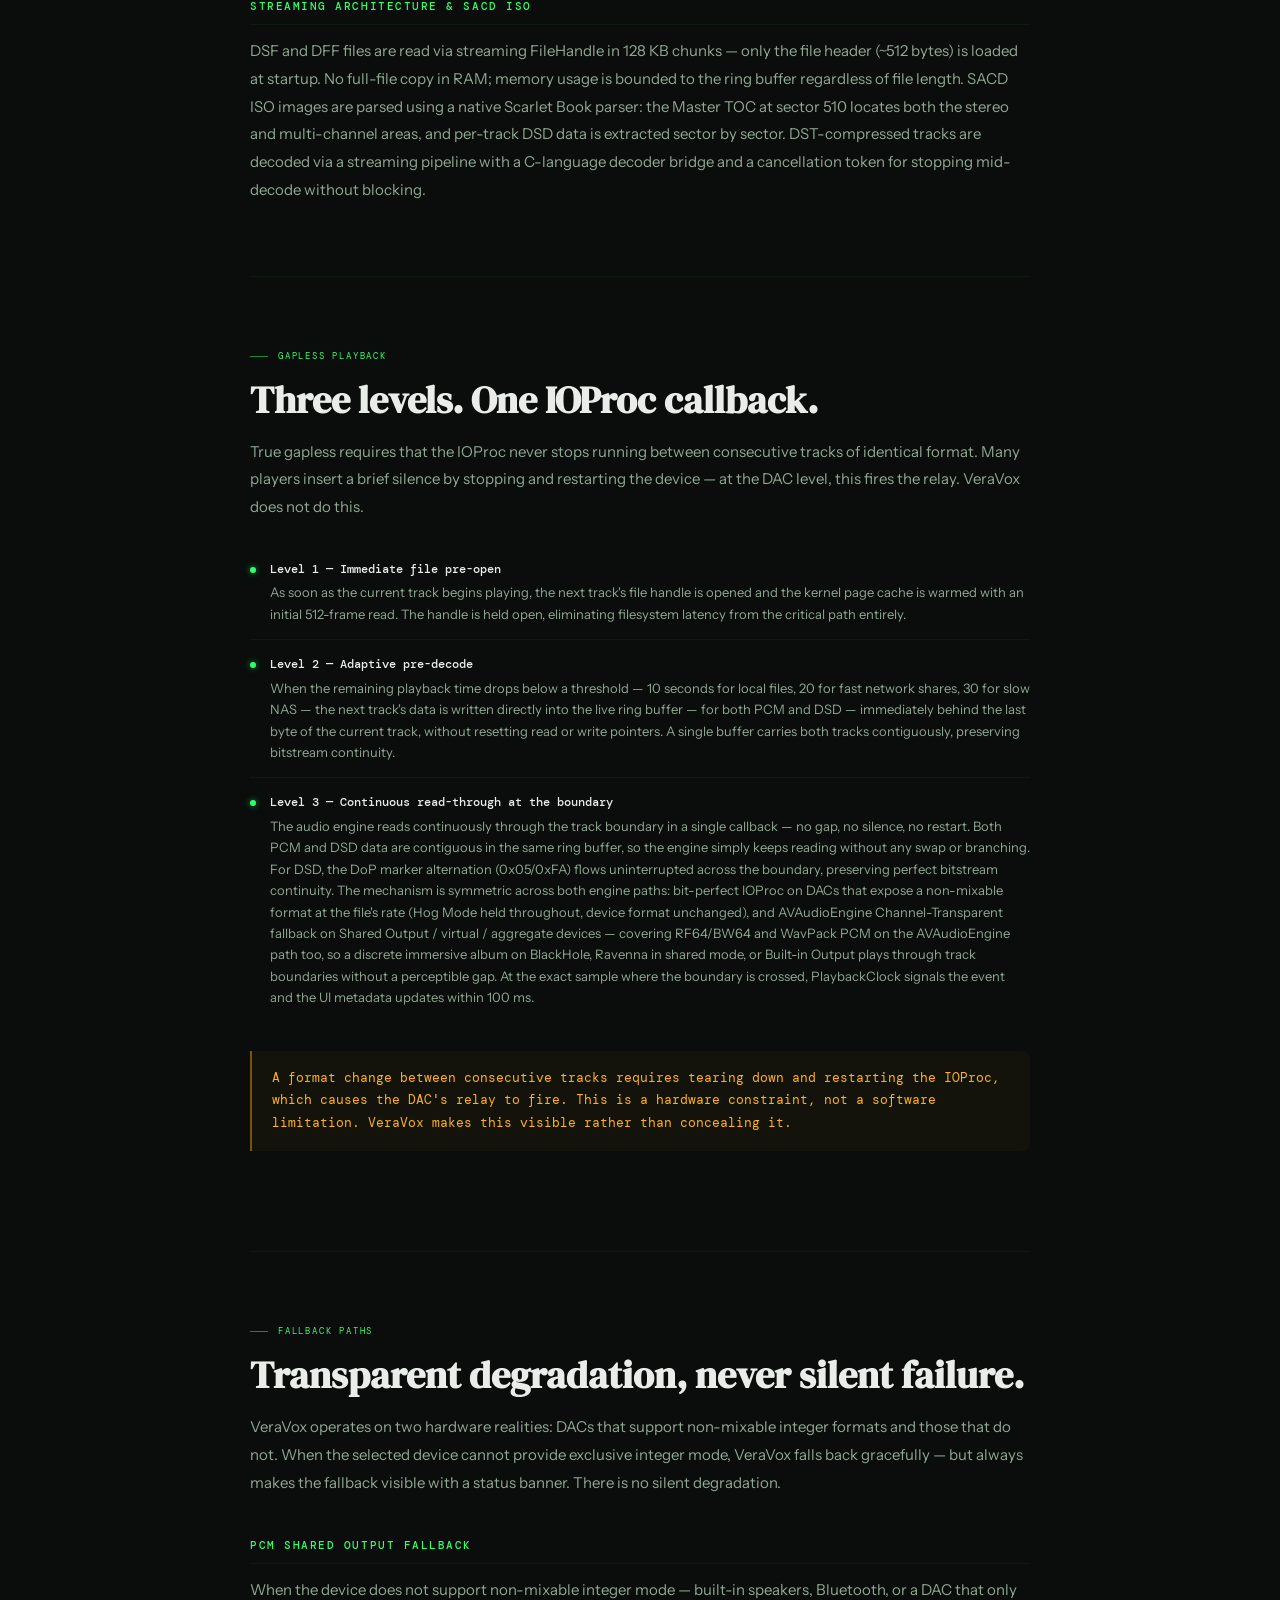
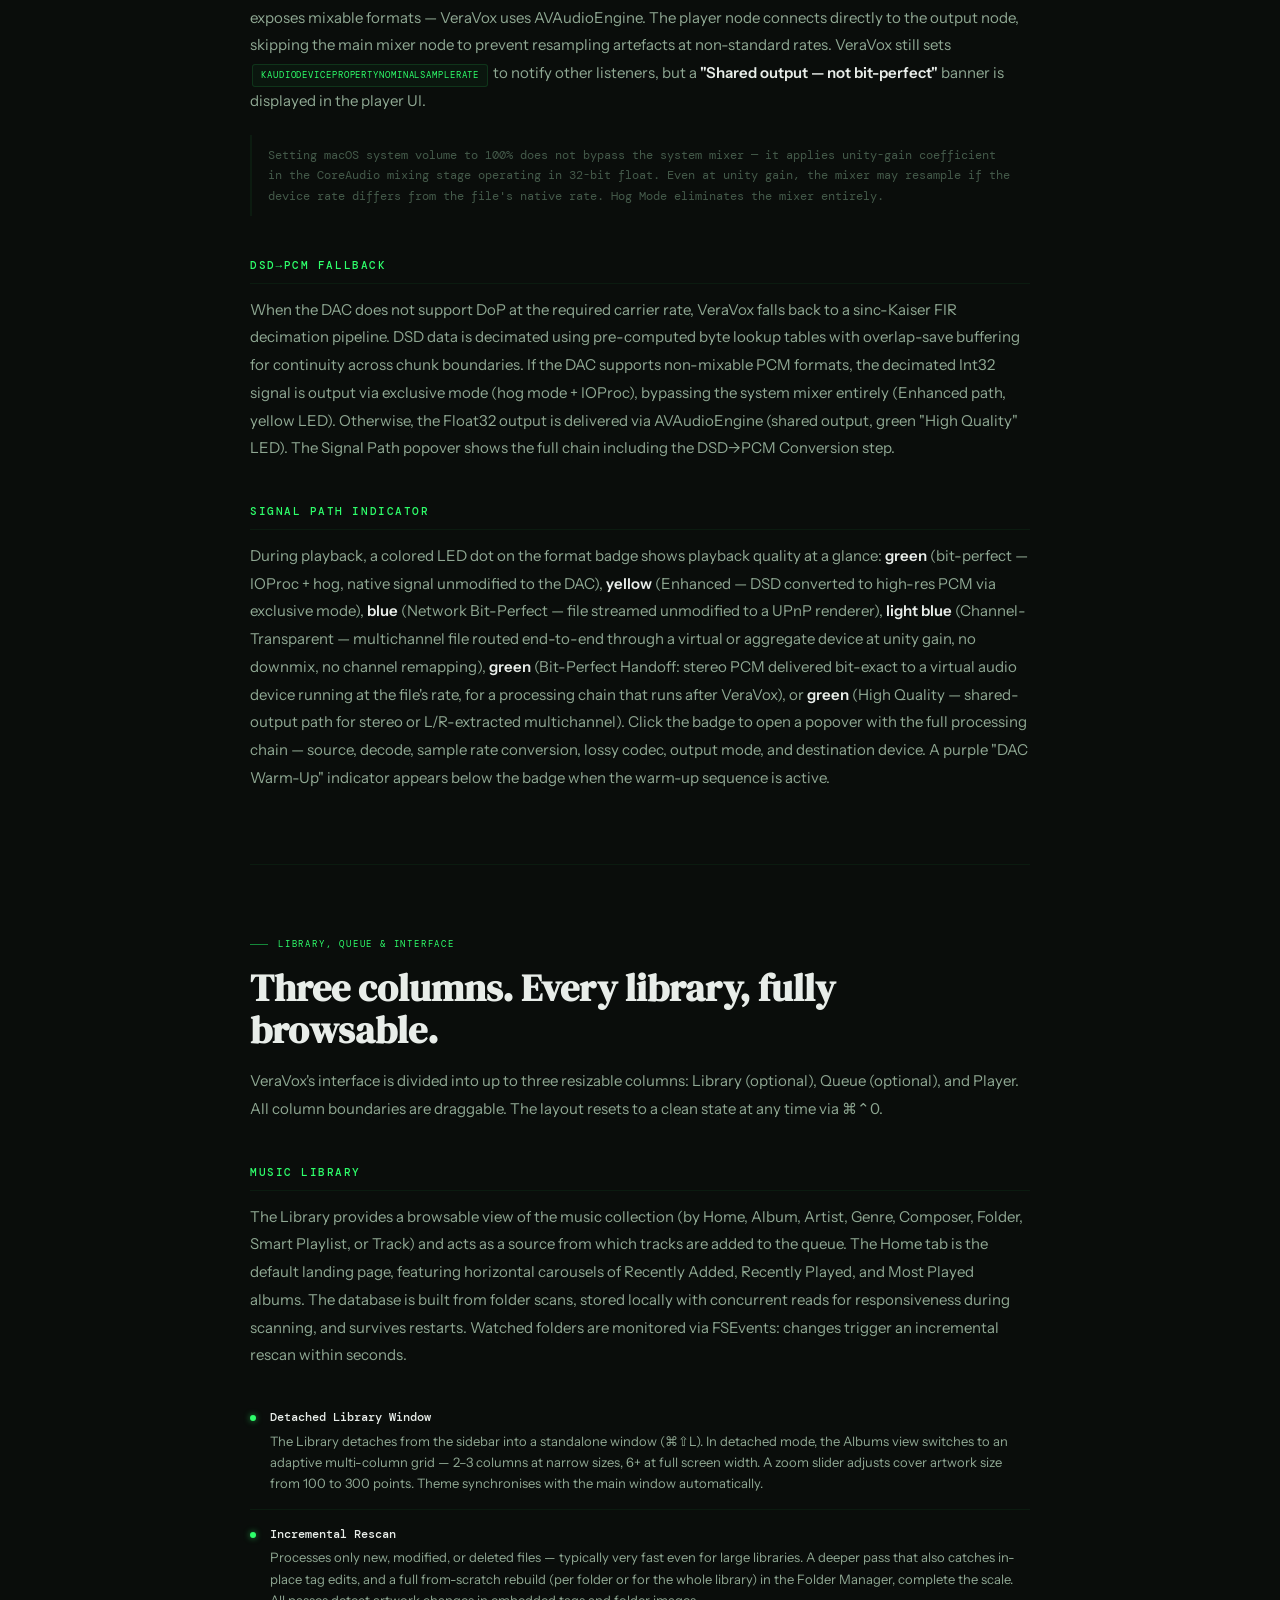
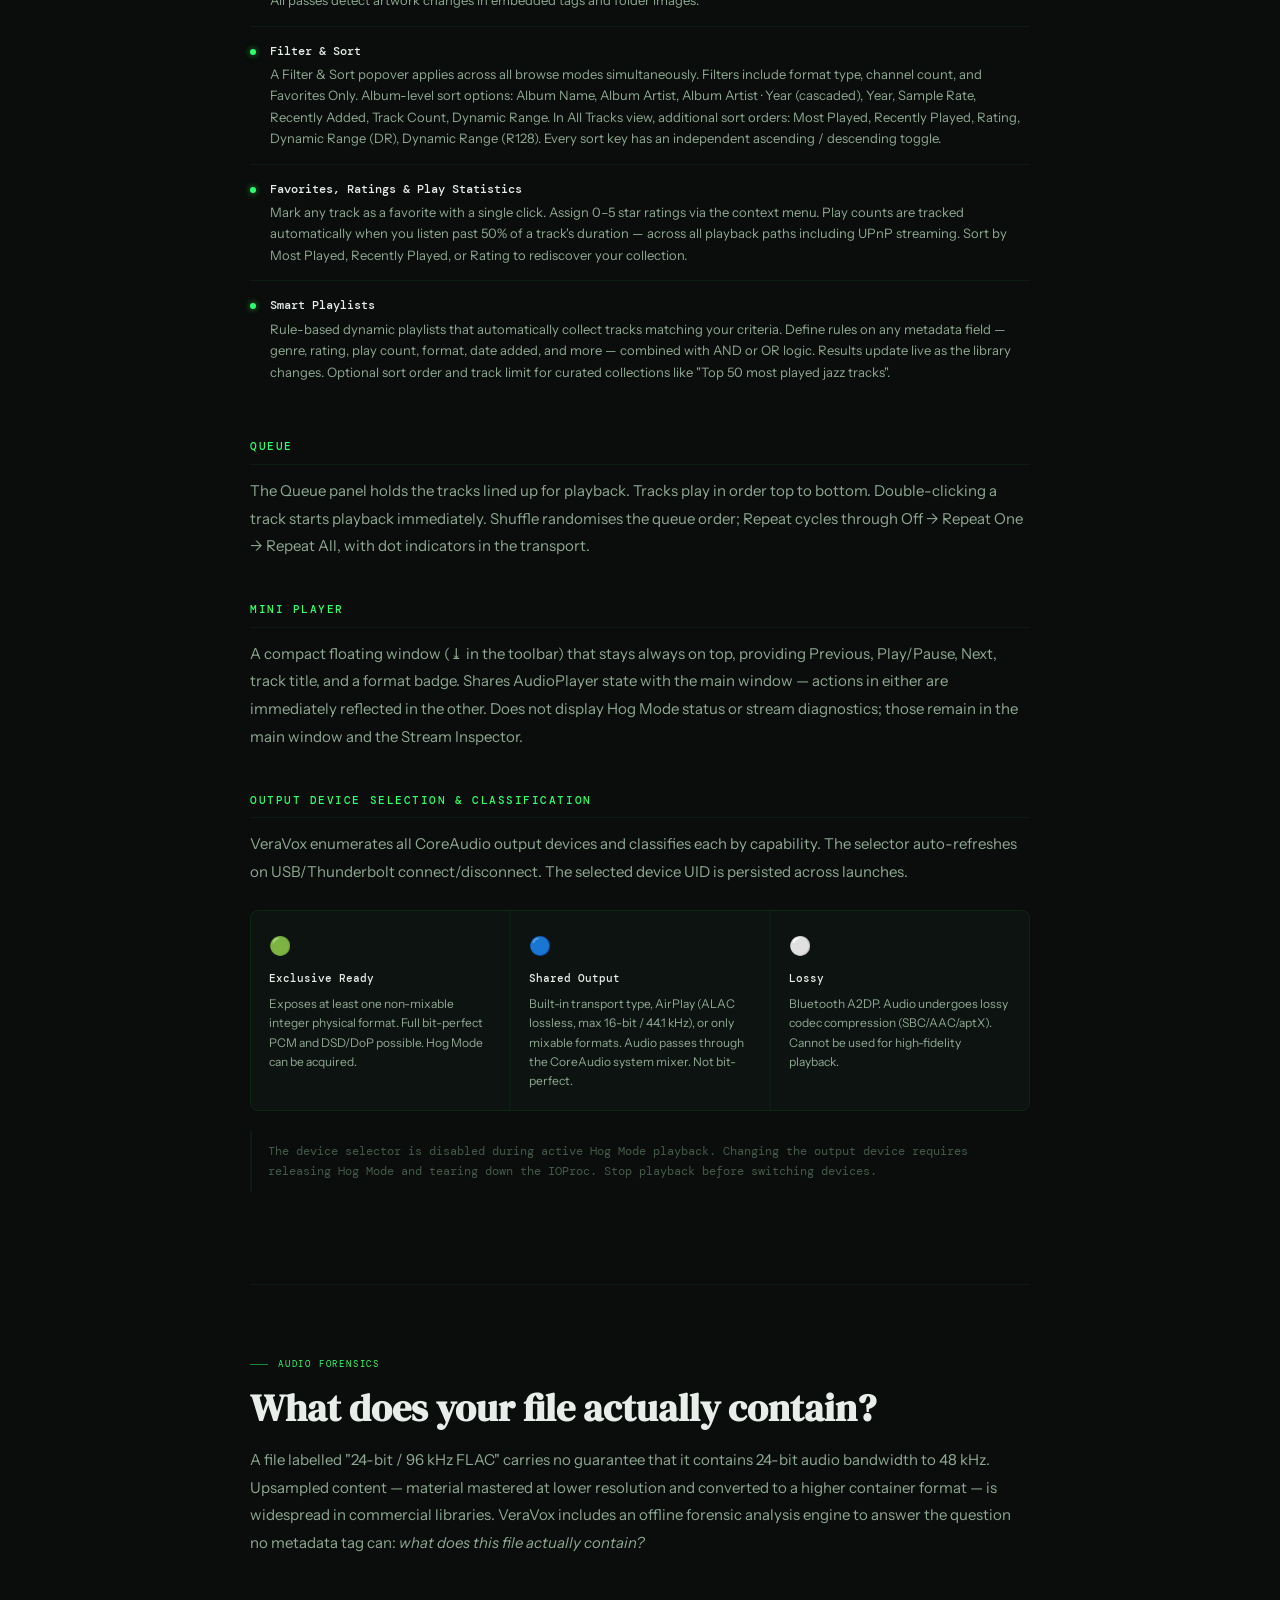
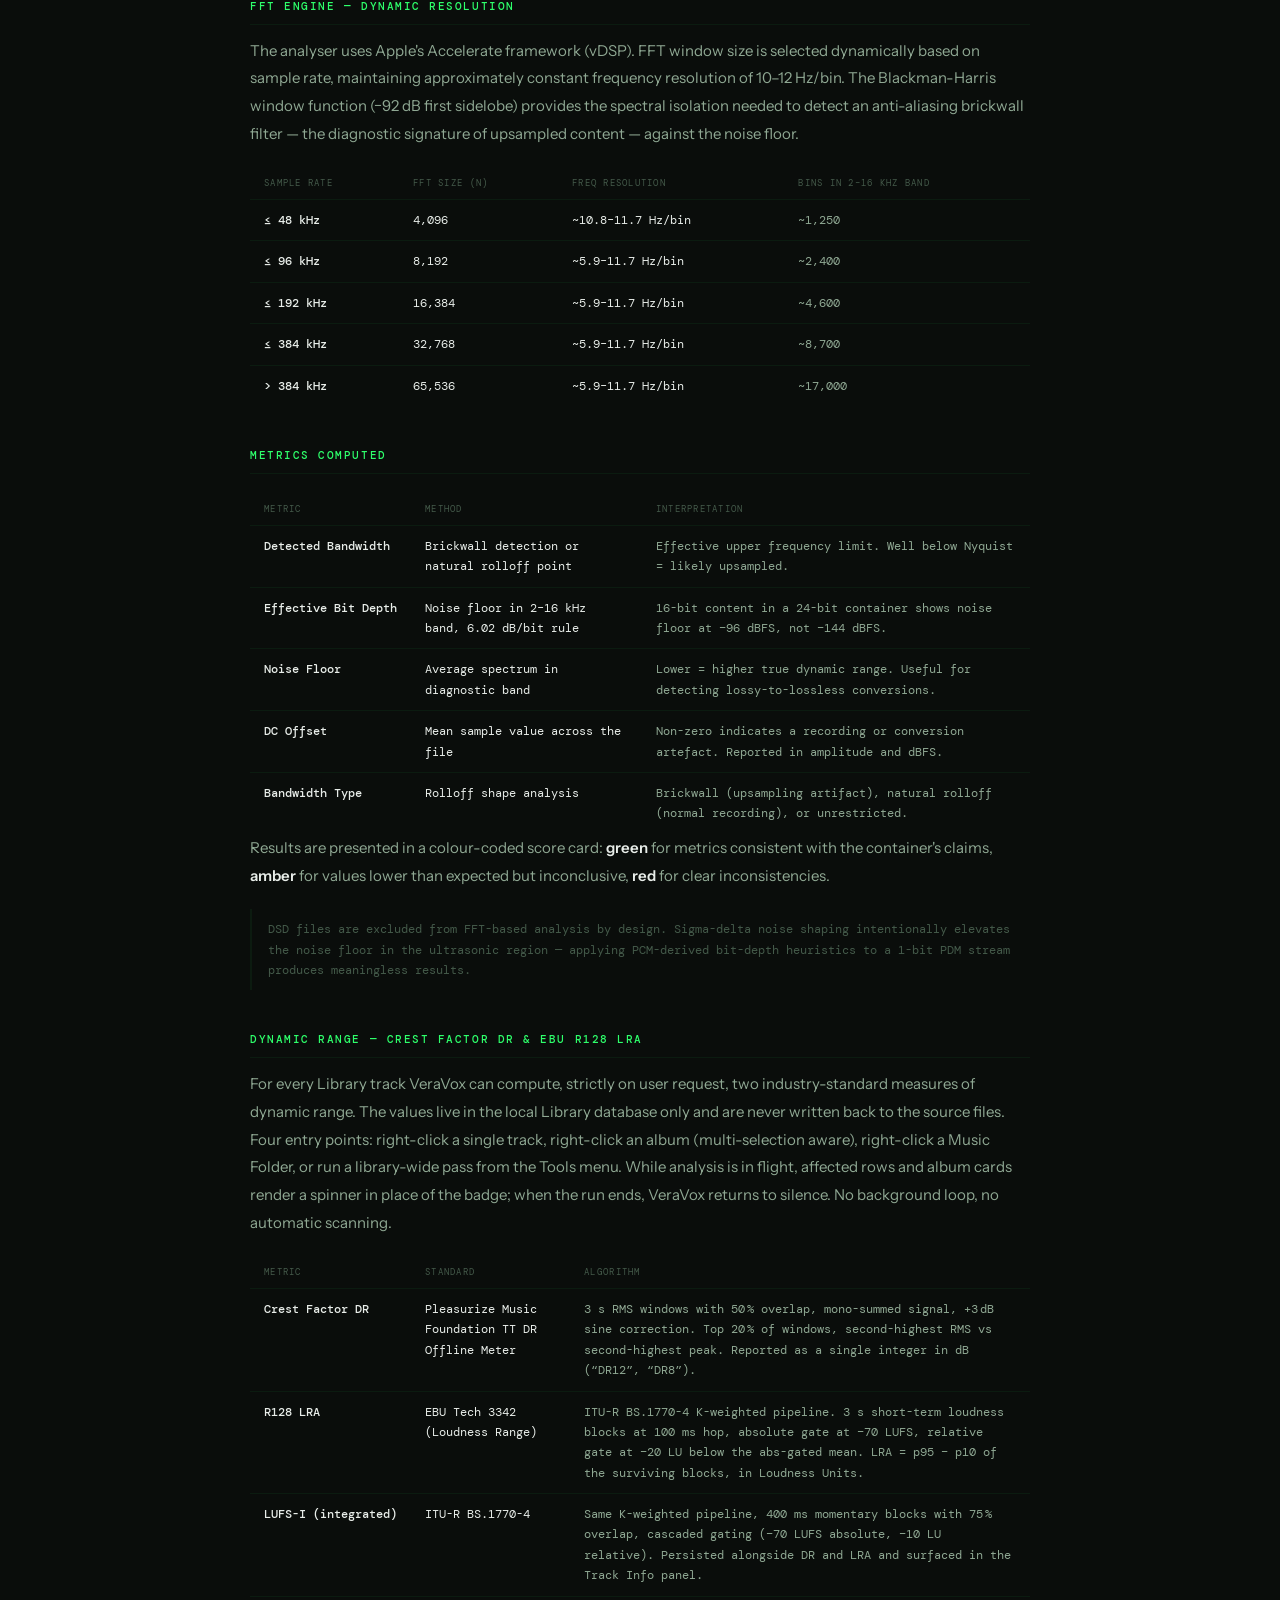
==== commit e556e02c: "VeraVox 1.4.0 (release)" ====
--- a/VeraVox_Press_Kit.html
+++ b/VeraVox_Press_Kit.html
@@ -433,7 +433,7 @@
 
   <h3 class="sub-h">Bit-Perfect PCM Path</h3>
   <p class="body">PCM files are decoded via ExtAudioFile on a background DispatchQueue in 64&thinsp;KB chunks, written into a bounded ring buffer, and consumed by the IOProc. No full-file pre-load. The ring buffer is protected by a single <span class="chip">os_unfair_lock</span> — no kernel transition on the uncontended path.</p>
-  <p class="body"><strong>Format selection</strong> operates in three stages. Formats are first filtered by frame stride: the exclusive path feeds the DAC from a 32-bit integer stream, so only 4-bytes-per-channel layouts (32-bit, or 24-bit aligned-high in a 32-bit container) are delivered directly, while 24-bit and 16-bit packed formats are a PCM-only fallback through a packing stage when no direct candidate exists at the rate. The direct candidates are then filtered into priority tiers, and within each tier a score determines the preferred bit depth. Scores incorporate both mixability (primary factor: non-mixable 700–1000, mixable 0–300) and bit depth (secondary). 16-bit and 24-bit sources prefer the smallest directly deliverable container that carries the full signal without waste (24-bit aligned-high non-mixable scores 1000). 32-bit sources and the Bit Depth setting at Maximum prefer the largest available container (32-bit non-mixable scores 1000). The third state, Match source, runs an exact-depth pass before the ranking and asks for the file's own depth when the DAC exposes it.</p>
+  <p class="body"><strong>Format selection</strong> operates in three stages. Formats are first filtered by frame stride: the exclusive path feeds the DAC from a 32-bit integer stream, so only 4-bytes-per-channel layouts (32-bit, or 24-bit aligned-high in a 32-bit container) are delivered directly, while 24-bit and 16-bit packed formats are a PCM-only fallback through a packing stage when no direct candidate exists at the rate. Only non-mixable integer PCM candidates remain (mixable formats, float formats and the encoded IEC 61937 carriers an HDMI or optical port lists for Dolby and DTS passthrough are never selected; with no candidate at the rate the track takes the shared output path), and a score determines the preferred bit depth. Scores incorporate both mixability (primary factor: non-mixable 700–1000, mixable 0–300) and bit depth (secondary). 16-bit and 24-bit sources prefer the smallest directly deliverable container that carries the full signal without waste (24-bit aligned-high non-mixable scores 1000). 32-bit sources and the Bit Depth setting at Maximum prefer the largest available container (32-bit non-mixable scores 1000). The third state, Match source, runs an exact-depth pass before the ranking and asks for the file's own depth when the DAC exposes it.</p>
 
   <h3 class="sub-h">Format Priority Tiers</h3>
   <div class="table-scroll">
@@ -523,7 +523,7 @@
   <p class="body">When the DAC does not support DoP at the required carrier rate, VeraVox falls back to a sinc-Kaiser FIR decimation pipeline. DSD data is decimated using pre-computed byte lookup tables with overlap-save buffering for continuity across chunk boundaries. If the DAC supports non-mixable PCM formats, the decimated Int32 signal is output via exclusive mode (hog mode + IOProc), bypassing the system mixer entirely (Enhanced path, yellow LED). Otherwise, the Float32 output is delivered via AVAudioEngine (shared output, green "High Quality" LED). The Signal Path popover shows the full chain including the DSD→PCM Conversion step.</p>
 
   <h3 class="sub-h">Signal Path Indicator</h3>
-  <p class="body">During playback, a colored LED dot on the format badge shows playback quality at a glance: <strong>green</strong> (bit-perfect — IOProc + hog, native signal unmodified to the DAC), <strong>yellow</strong> (Enhanced — DSD converted to high-res PCM via exclusive mode), <strong>blue</strong> (Network Bit-Perfect — file streamed unmodified to a UPnP renderer), <strong>light blue</strong> (Channel-Transparent — multichannel file routed end-to-end through a virtual or aggregate device at unity gain, no downmix, no channel remapping), or <strong>green</strong> (High Quality — shared-output path for stereo or L/R-extracted multichannel). Click the badge to open a popover with the full processing chain — source, decode, sample rate conversion, lossy codec, output mode, and destination device. A purple "DAC Warm-Up" indicator appears below the badge when the warm-up sequence is active.</p>
+  <p class="body">During playback, a colored LED dot on the format badge shows playback quality at a glance: <strong>green</strong> (bit-perfect — IOProc + hog, native signal unmodified to the DAC), <strong>yellow</strong> (Enhanced — DSD converted to high-res PCM via exclusive mode), <strong>blue</strong> (Network Bit-Perfect — file streamed unmodified to a UPnP renderer), <strong>light blue</strong> (Channel-Transparent — multichannel file routed end-to-end through a virtual or aggregate device at unity gain, no downmix, no channel remapping), <strong>green</strong> (Bit-Perfect Handoff: stereo PCM delivered bit-exact to a virtual audio device running at the file's rate, for a processing chain that runs after VeraVox), or <strong>green</strong> (High Quality — shared-output path for stereo or L/R-extracted multichannel). Click the badge to open a popover with the full processing chain — source, decode, sample rate conversion, lossy codec, output mode, and destination device. A purple "DAC Warm-Up" indicator appears below the badge when the warm-up sequence is active.</p>
 </section>
 
 <!-- LIBRARY -->
@@ -773,10 +773,10 @@
   <div class="table-scroll">
   <table class="tech-table">
     <tr><th>Feature</th><th>Description</th></tr>
-    <tr><td>Now Playing</td><td>Full-size artwork, track info, format badge (DSD128, FLAC 24/96, etc.), seek bar, and transport controls: shuffle, previous, stop, play/pause, next, repeat.</td></tr>
+    <tr><td>Now Playing</td><td>Full-size artwork, track info, format badge (DSD128, FLAC 24/96, etc.) carrying the same coloured Signal Path LED as the desktop while a track plays, with the full chain from source file to output device one tap away, seek bar, and transport controls: shuffle, previous, stop, play/pause, next, repeat.</td></tr>
     <tr><td>Queue</td><td>Browse the current queue, tap any track to play it, swipe to remove, or clear the entire queue.</td></tr>
-    <tr><td>Library</td><td>Nine sub-tabs — Albums (cover art grid), Artists (alphabetical list), Tracks (flat track list), Genres, Composers, Tags, Folders, Playlists, Smart — with a persistent search bar that filters the active view in place, mirroring the desktop Library FTS5 behaviour. Tap an album to see its tracks. Tap an artist to open a grid of that artist's albums with cover art (mirroring the desktop Artist view), then drill in or use Play All / Add to Queue for the artist's entire discography. The Folders tab browses the on-disk folder structure to any depth, mirroring the desktop Folder View.</td></tr>
-    <tr><td>Device Select</td><td>See all audio output devices with capability badges (Exclusive Ready, Shared Output, Lossy). Tap to switch the active device.</td></tr>
+    <tr><td>Library</td><td>Nine sub-tabs — Albums (cover art grid), Artists (alphabetical list), Tracks (flat track list), Genres, Composers, Tags, Folders, Playlists, Smart — with a persistent search bar that filters the active view in place, mirroring the desktop Library FTS5 behaviour. Tap an album to see its tracks. Tap an artist to open a grid of that artist's albums with cover art (mirroring the desktop Artist view), then drill in or use Play All / Add to Queue for the artist's entire discography. The Folders tab browses the on-disk folder structure to any depth, mirroring the desktop Folder View. A status line at the foot of the list states how many albums and tracks the sub-tab lists and how long they play, the desktop's own Library status line.</td></tr>
+    <tr><td>Device Select</td><td>See all audio output devices in the Settings tab, each with its tier LED and label (Exclusive Ready, Shared Output, Lossy) as in the desktop picker. Tap to switch the active device.</td></tr>
   </table>
   </div>
 
@@ -874,7 +874,7 @@
   <table class="tech-table">
     <tr><th>Aspect</th><th>Detail</th></tr>
     <tr><td>Discovery</td><td>VeraVox browses for displays on the local network and lists what it finds; an address can also be entered by hand. The resolved <span class="chip">.local</span> name is stored rather than a numeric address, so the link survives a DHCP reassignment.</td></tr>
-    <tr><td>What is sent</td><td>On each track change: the embedded cover art resized to roughly 256 px, plus title, artist and album. On stop, VeraVox clears its own override and the display returns to its idle image. A track with no embedded cover sends nothing; VeraVox never substitutes artwork it did not find in the file.</td></tr>
+    <tr><td>What is sent</td><td>On each track change: the track's cover as VeraVox shows it (the embedded art, a folder image, or the cover the listener chose for the album or the disc) resized to roughly 256 px, plus title, artist and album. On stop, VeraVox clears its own override and the display returns to its idle image. A track with no cover sends no image; VeraVox never invents artwork.</td></tr>
     <tr><td>Where it runs</td><td>Entirely on the local network. No account, no cloud service, no internet connection. The integration is off by default and inert until a display is named.</td></tr>
     <tr><td>Cost to playback</td><td>None. It sits outside the real-time audio path: one image resize and one small HTTP request per track change, on the same track-change signal the Web Remote and the system Now Playing panel already observe.</td></tr>
   </table>
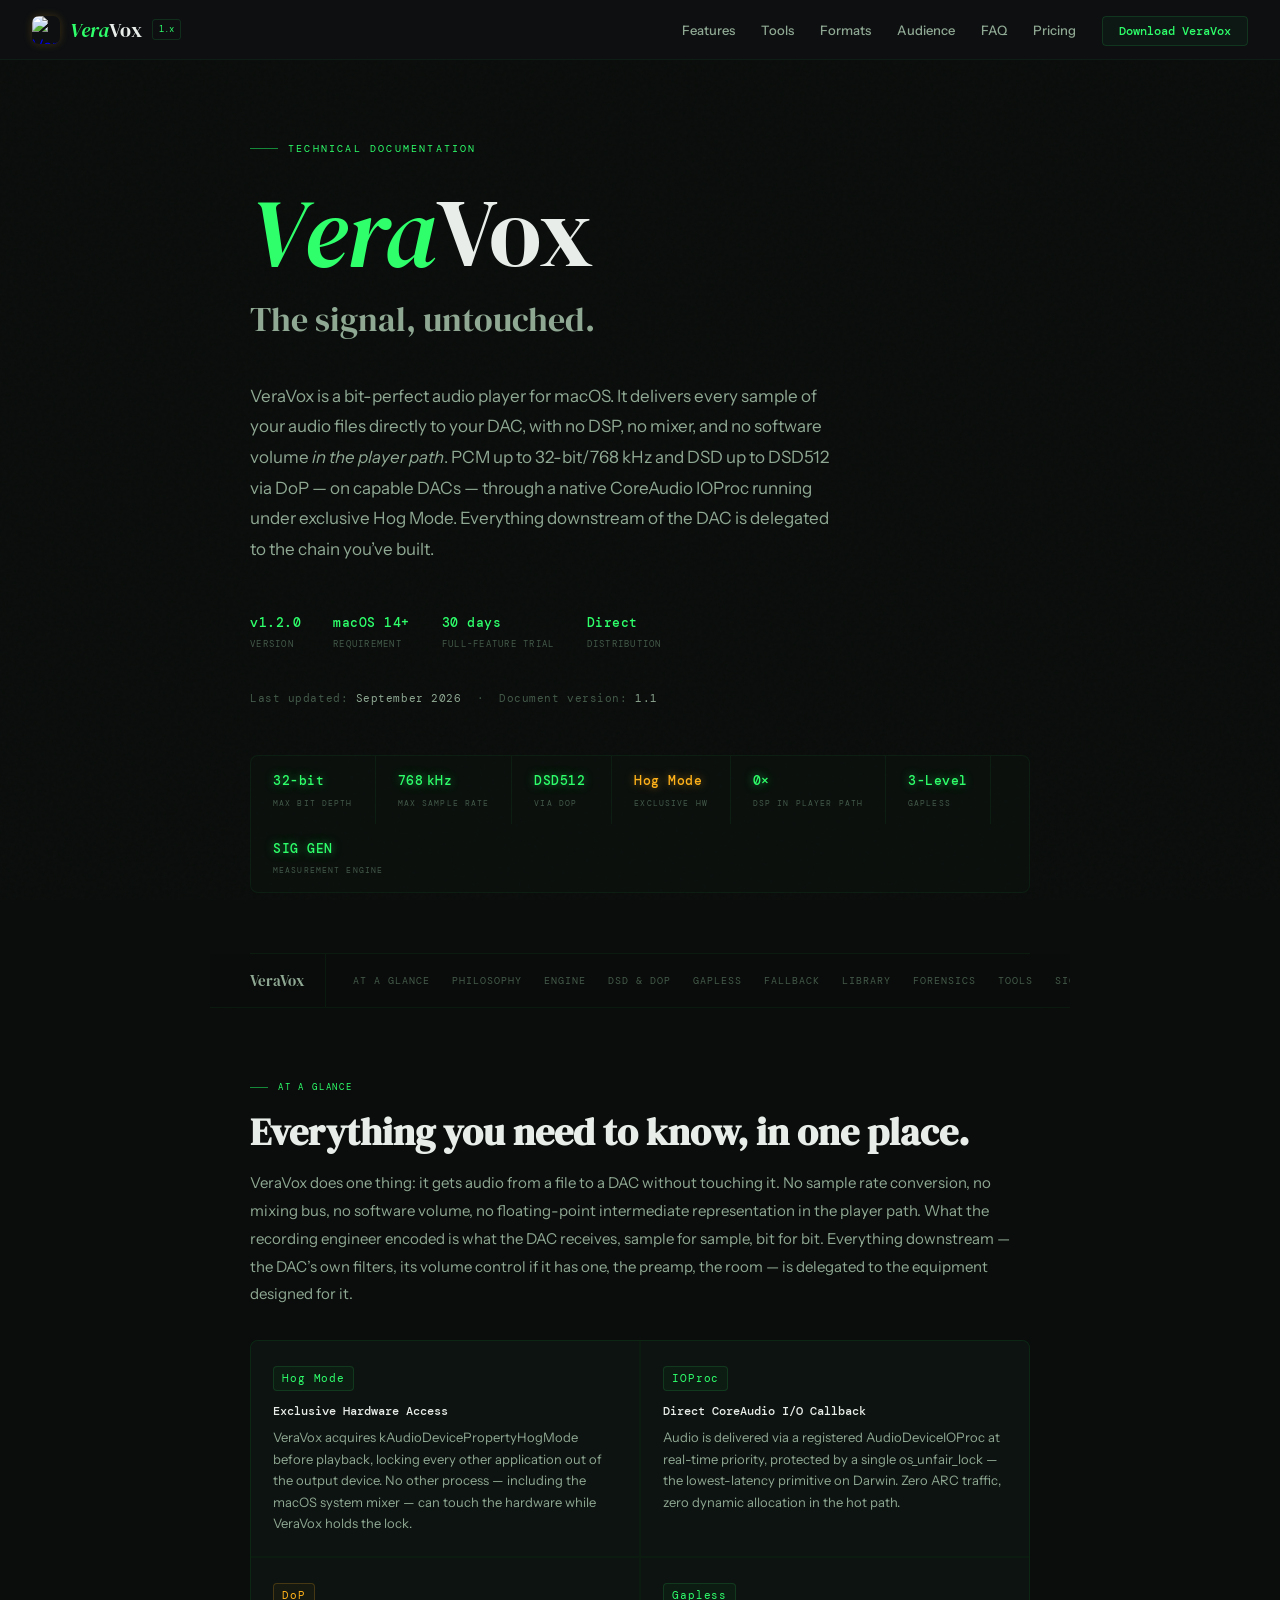
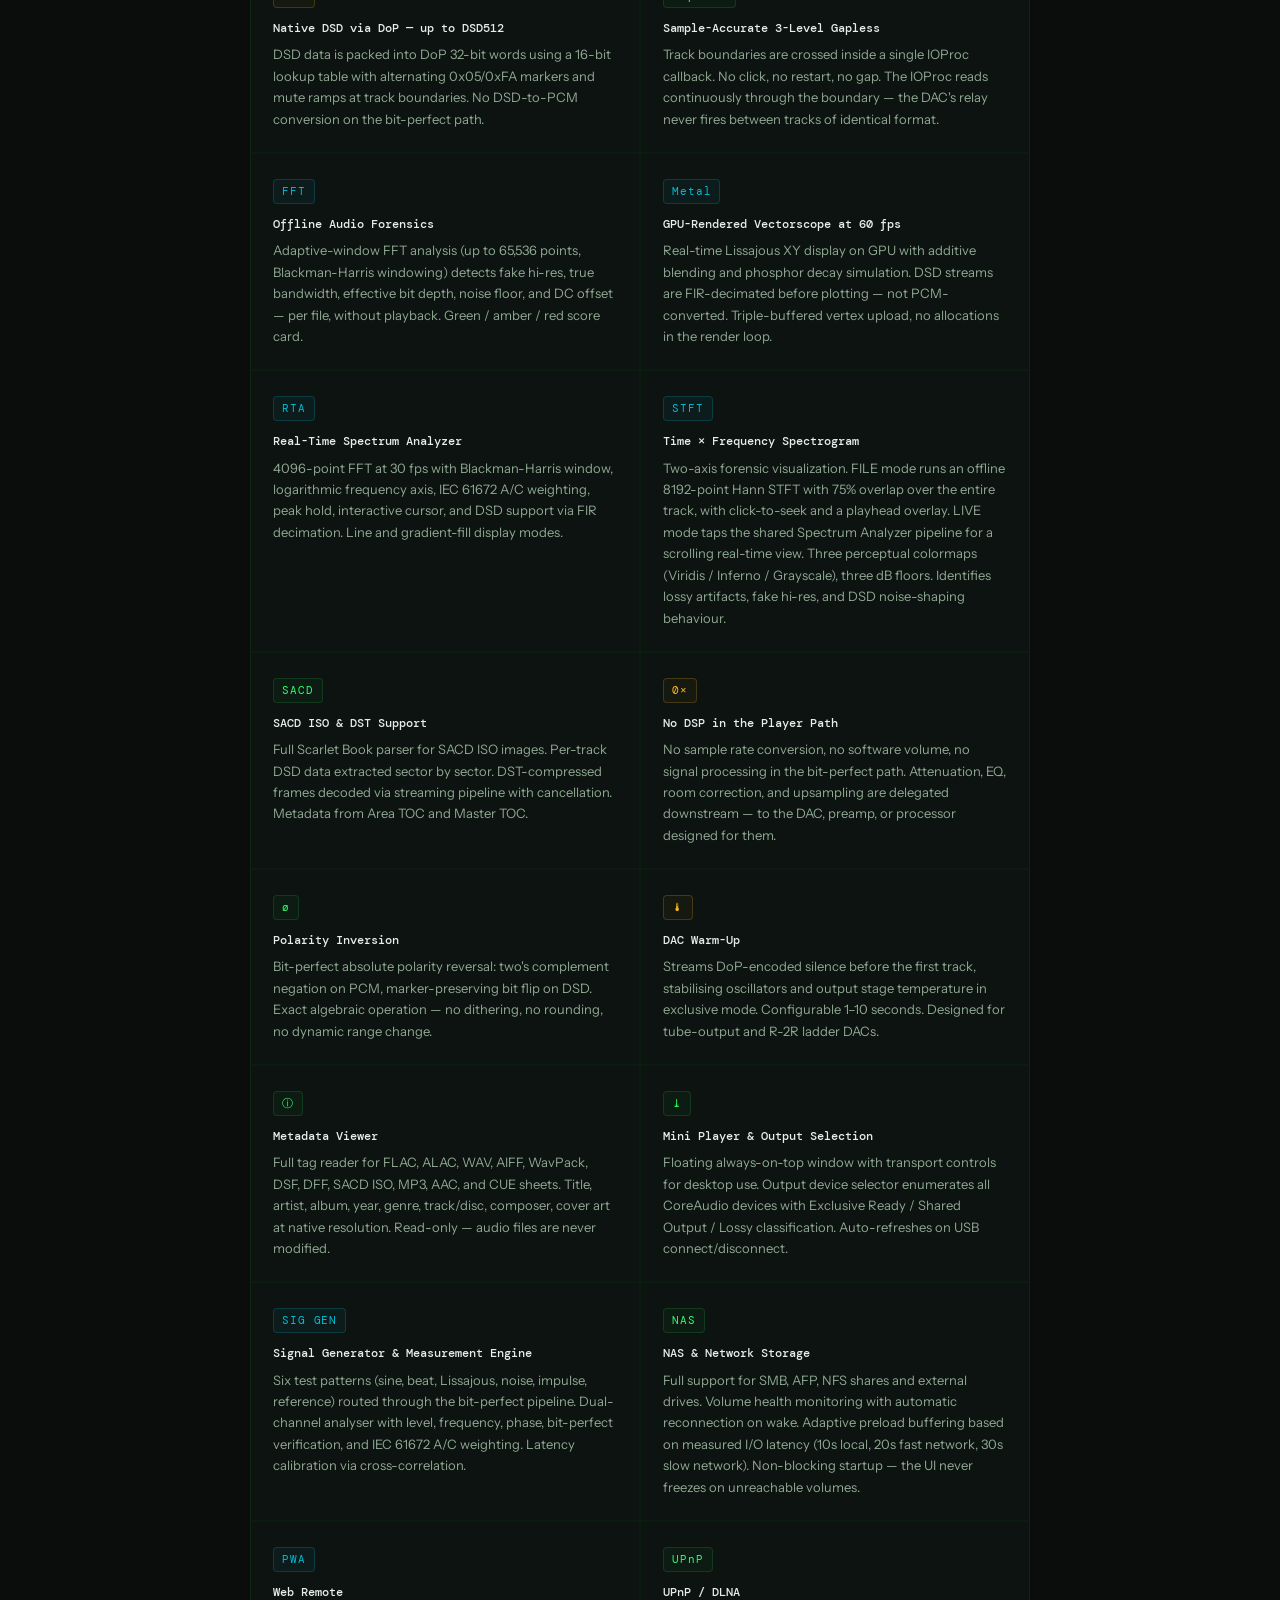
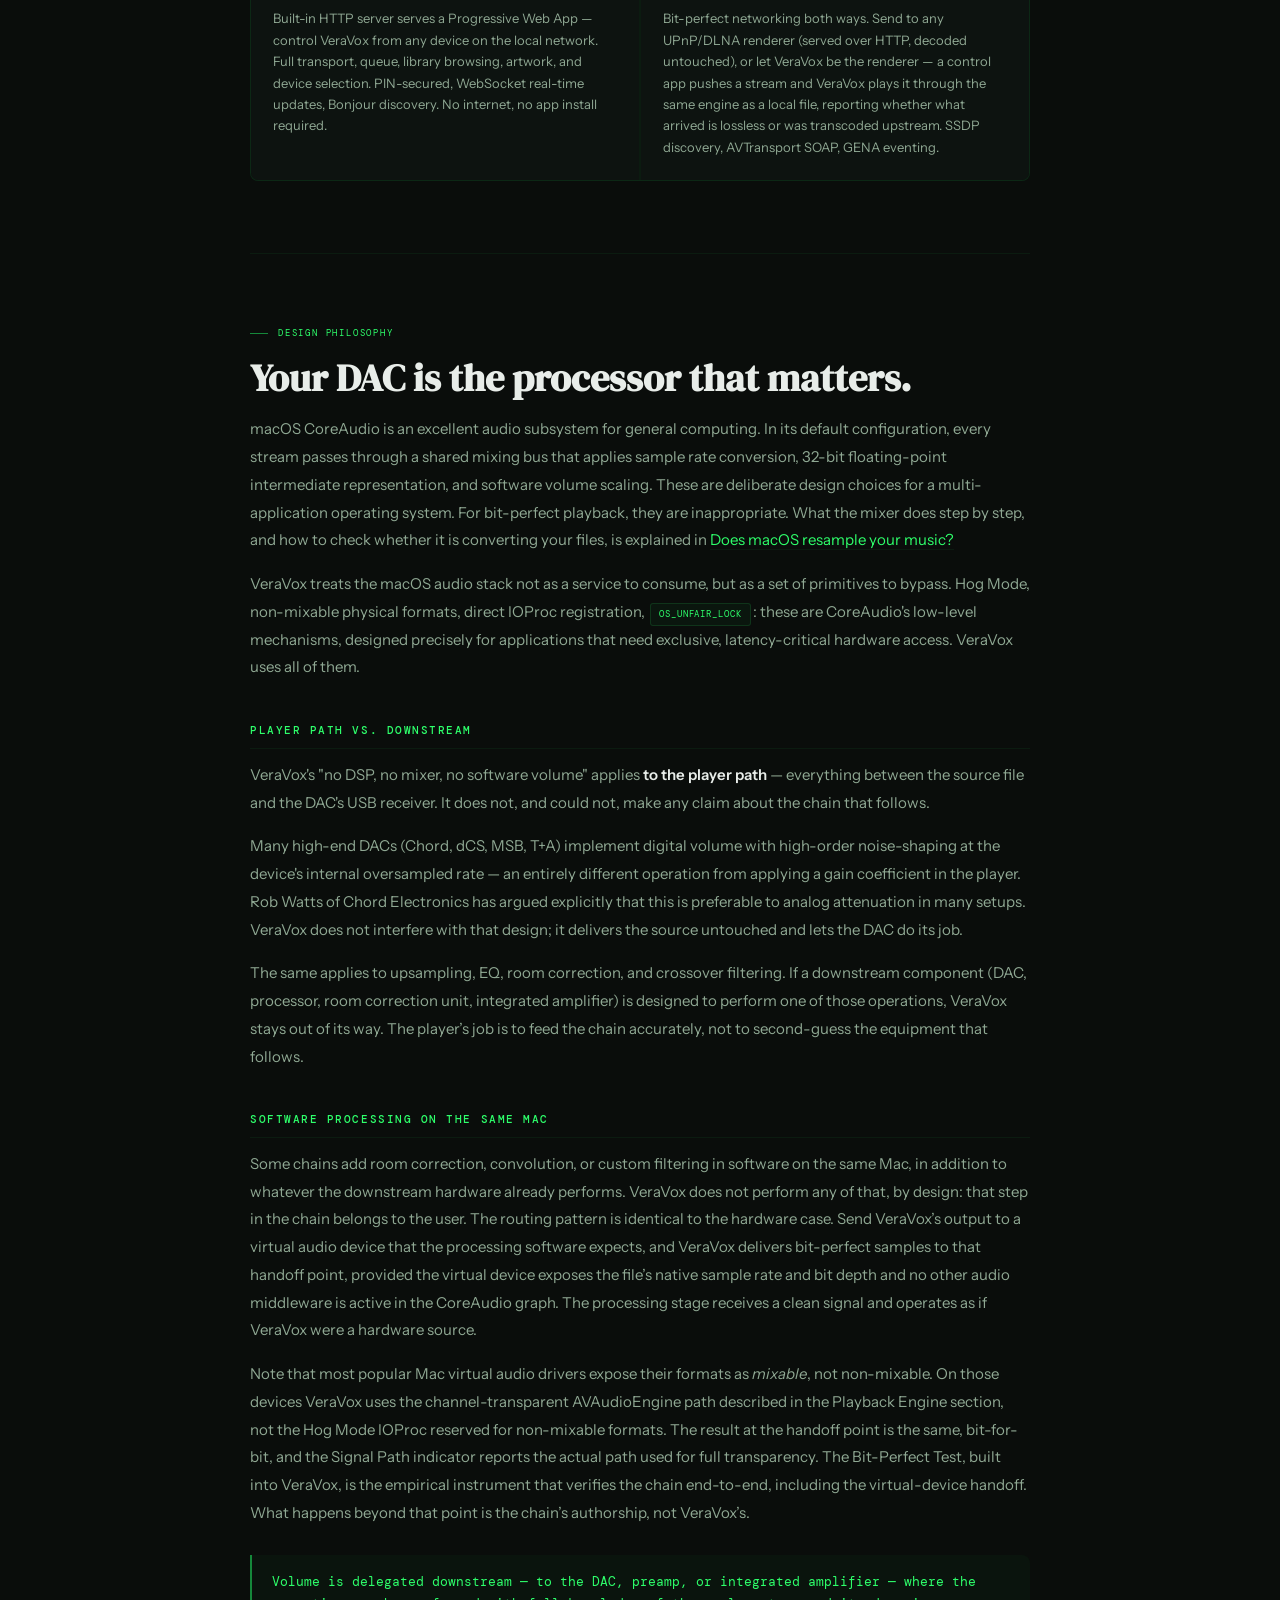
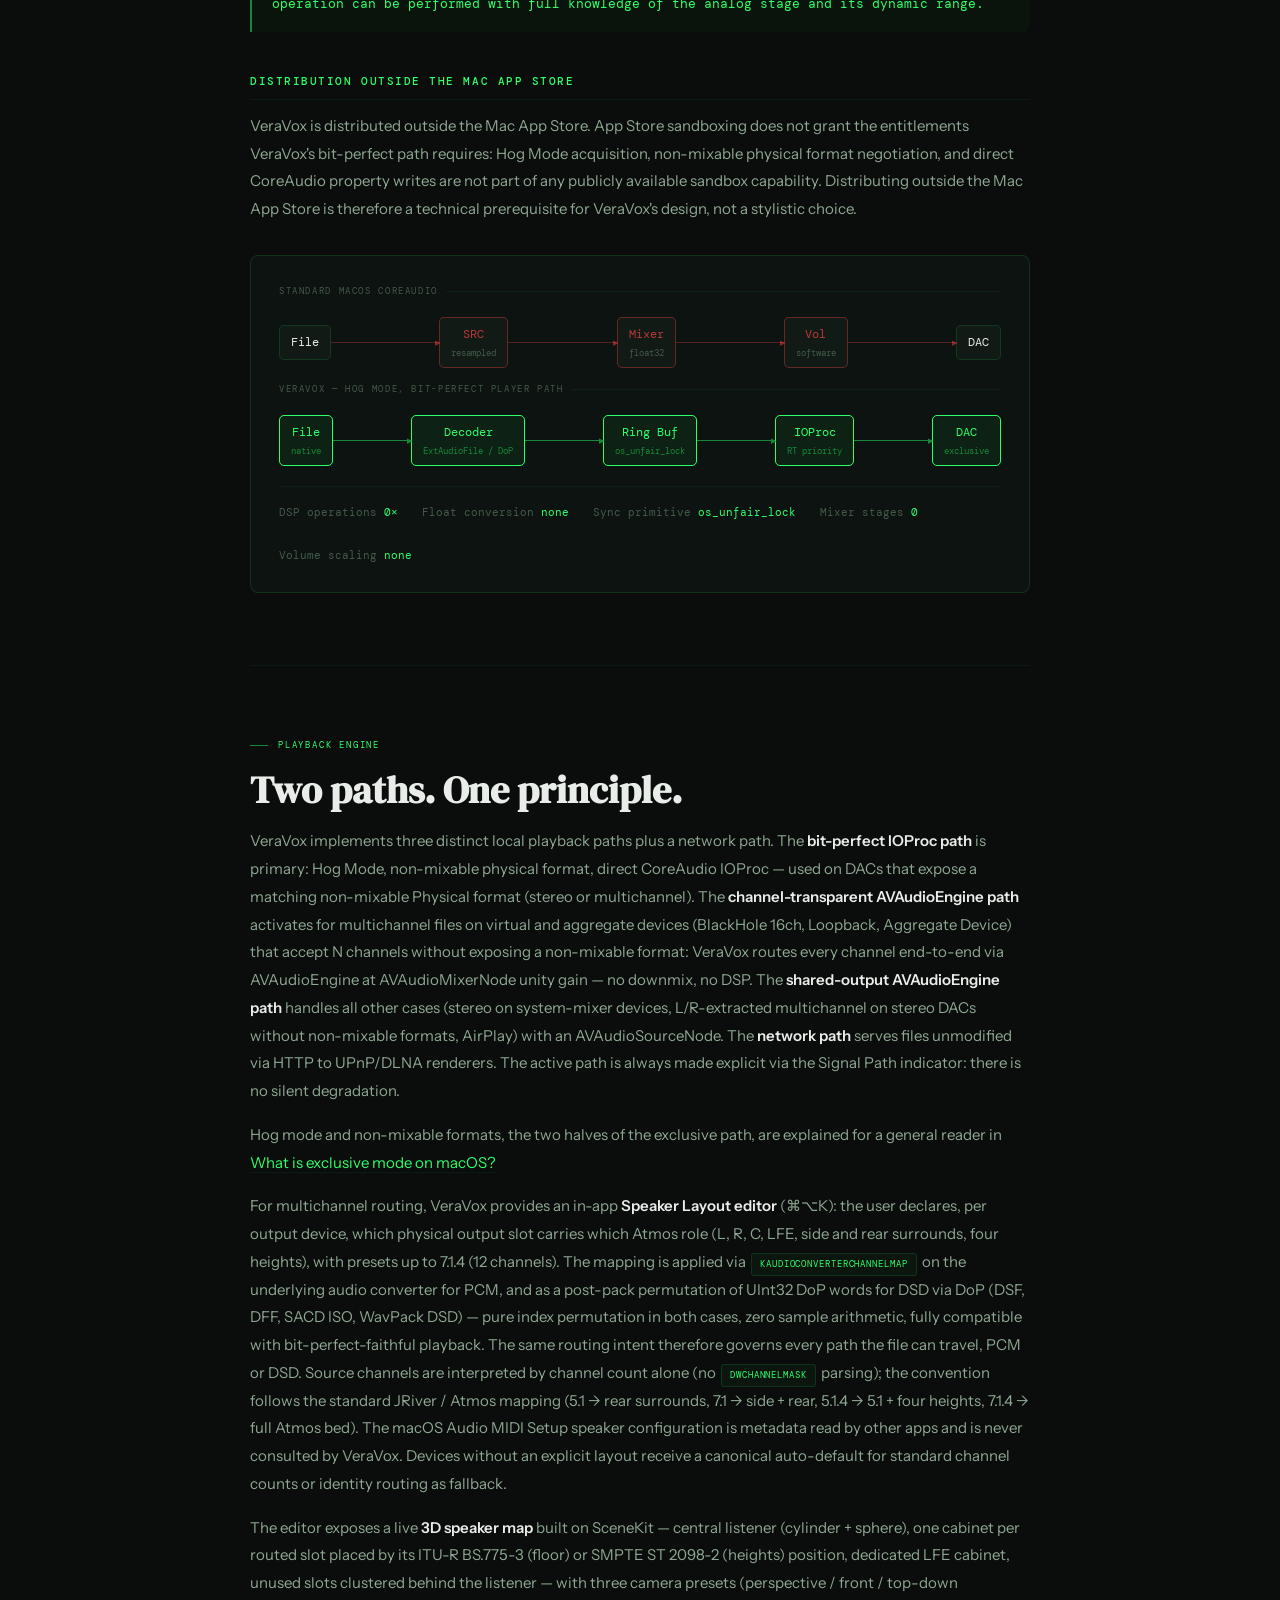
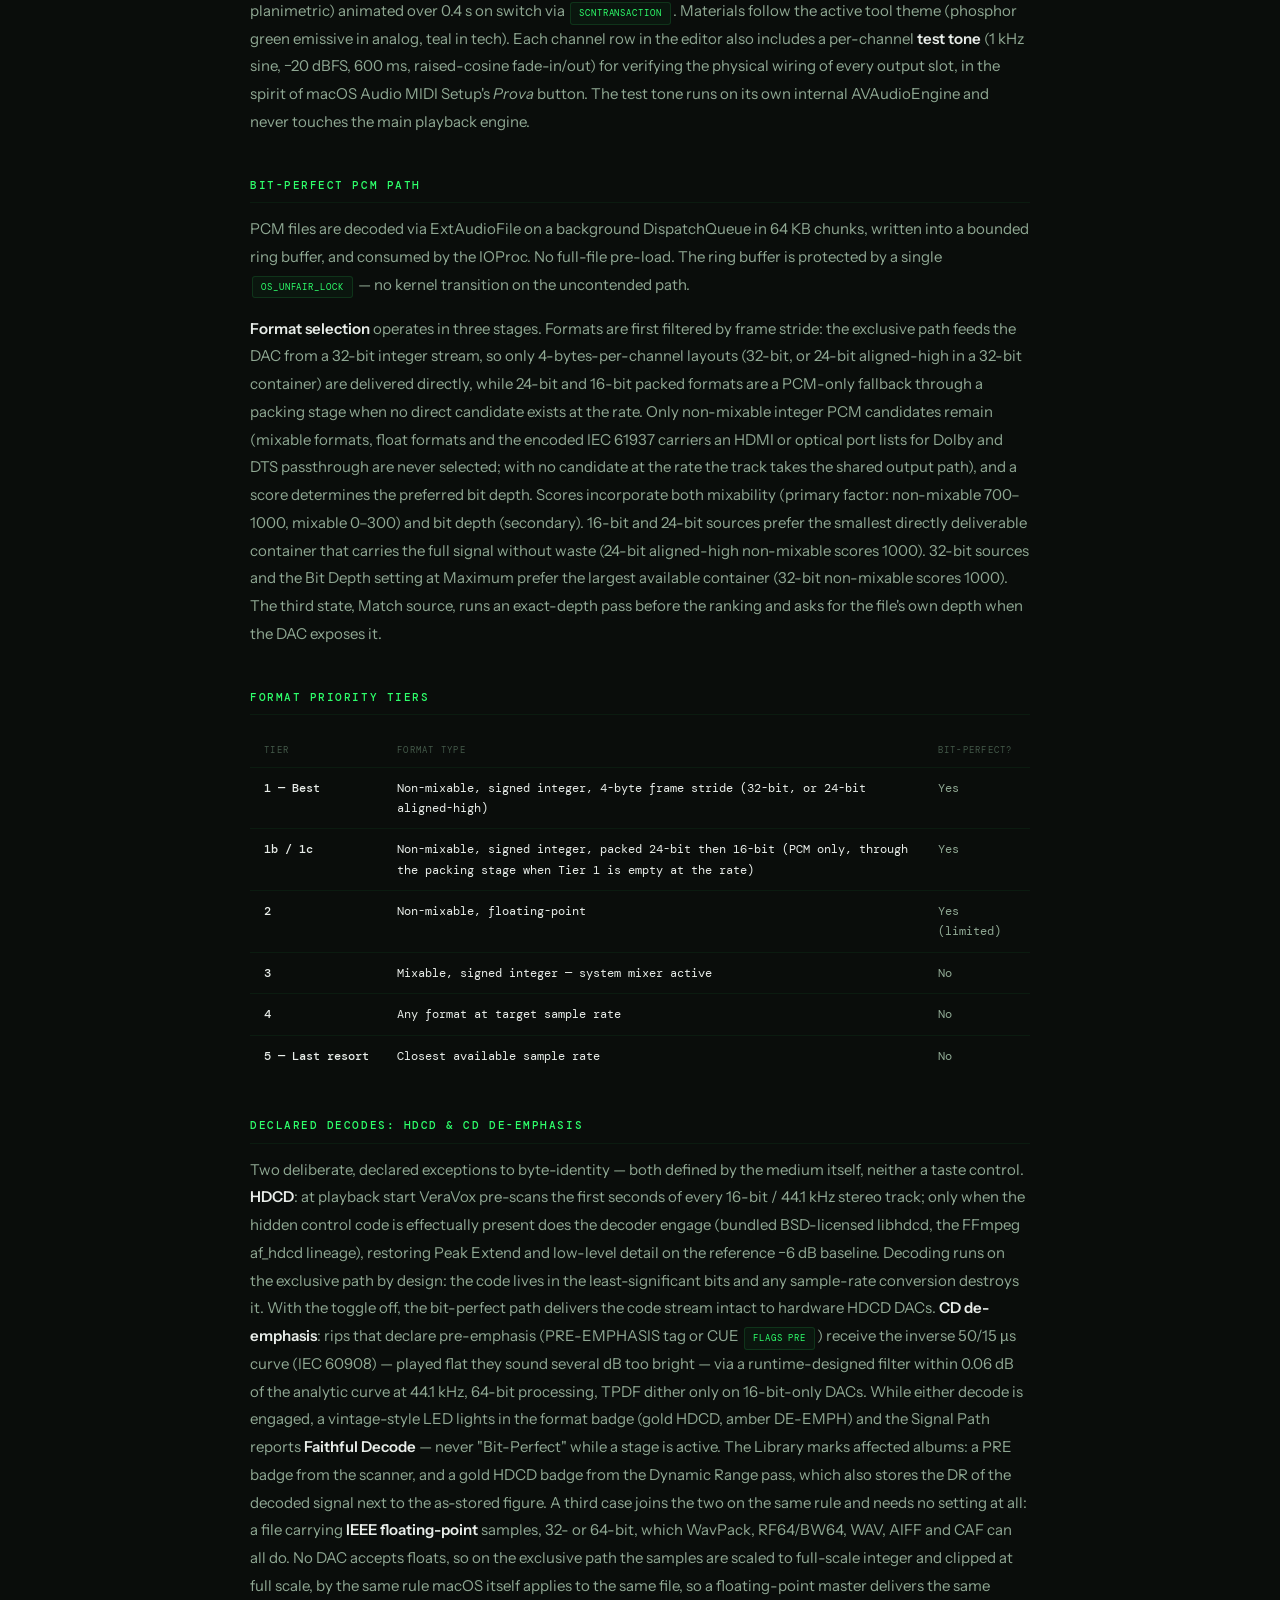
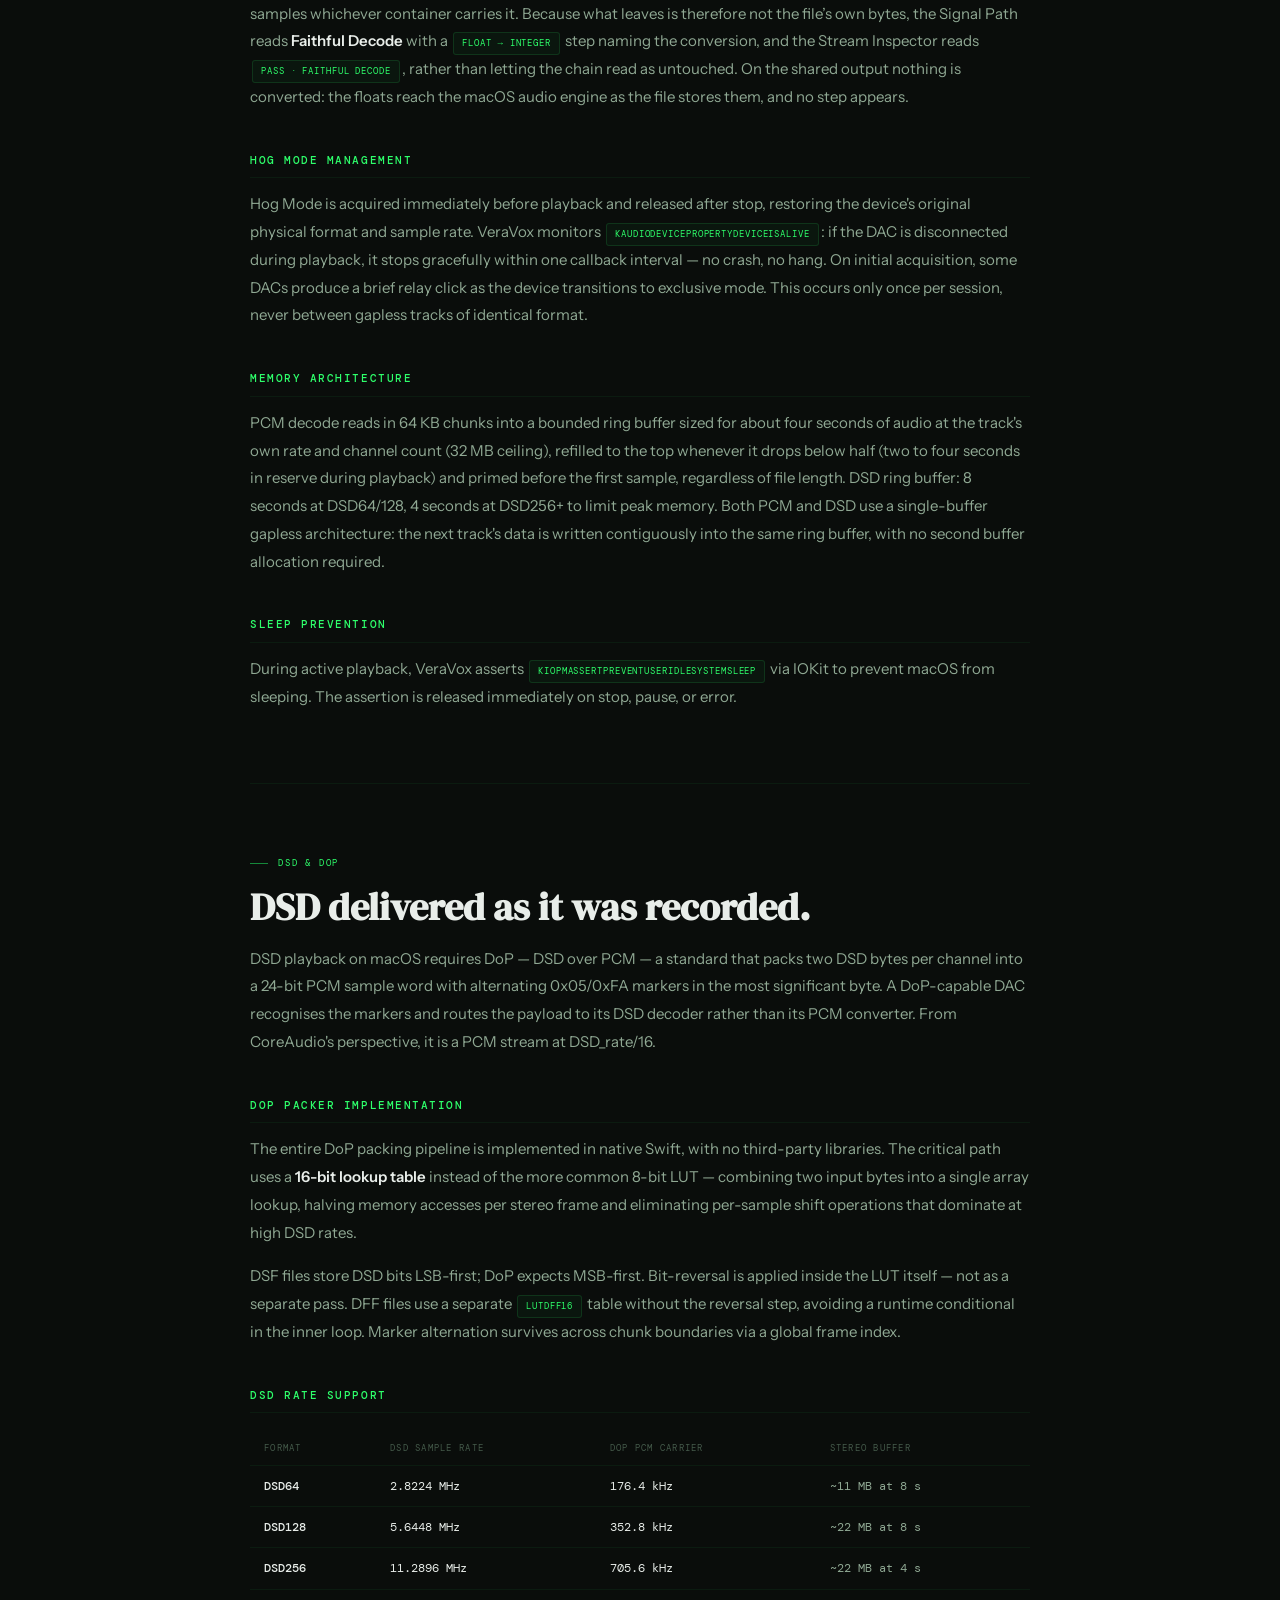
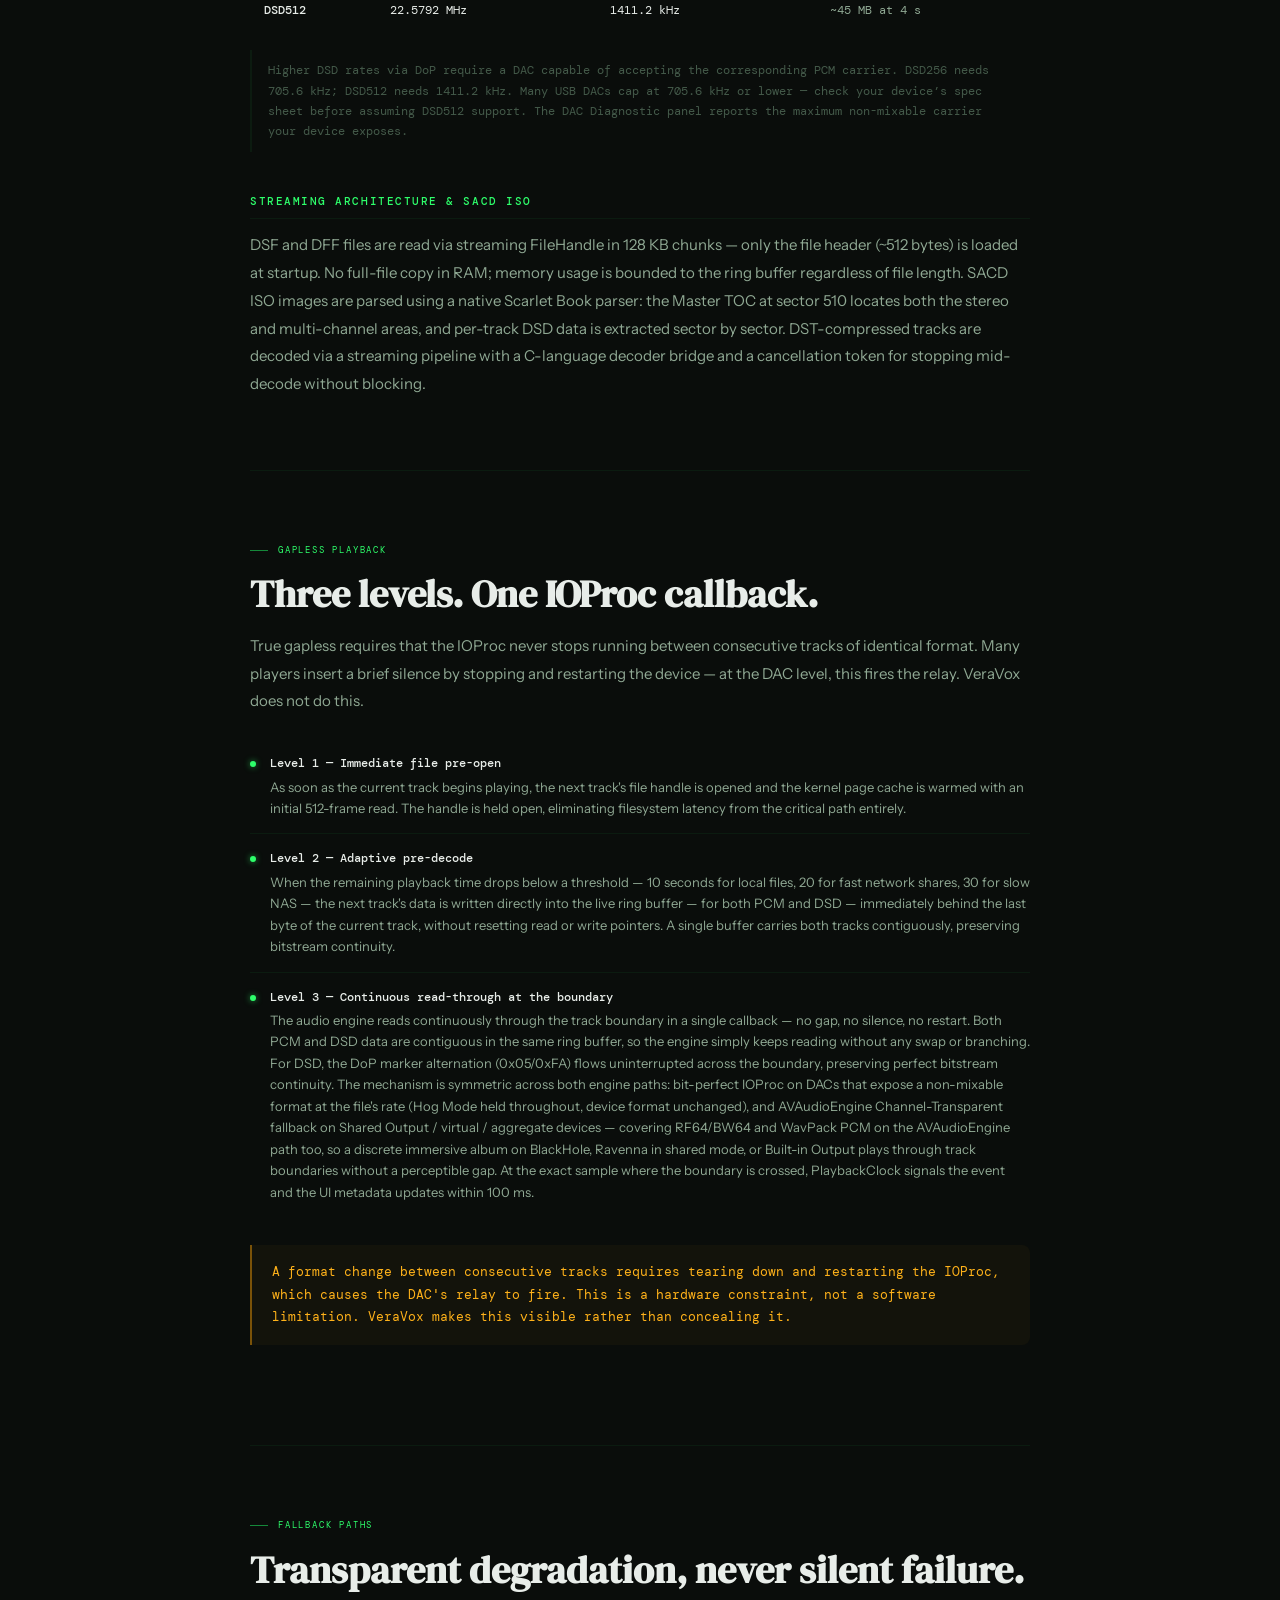
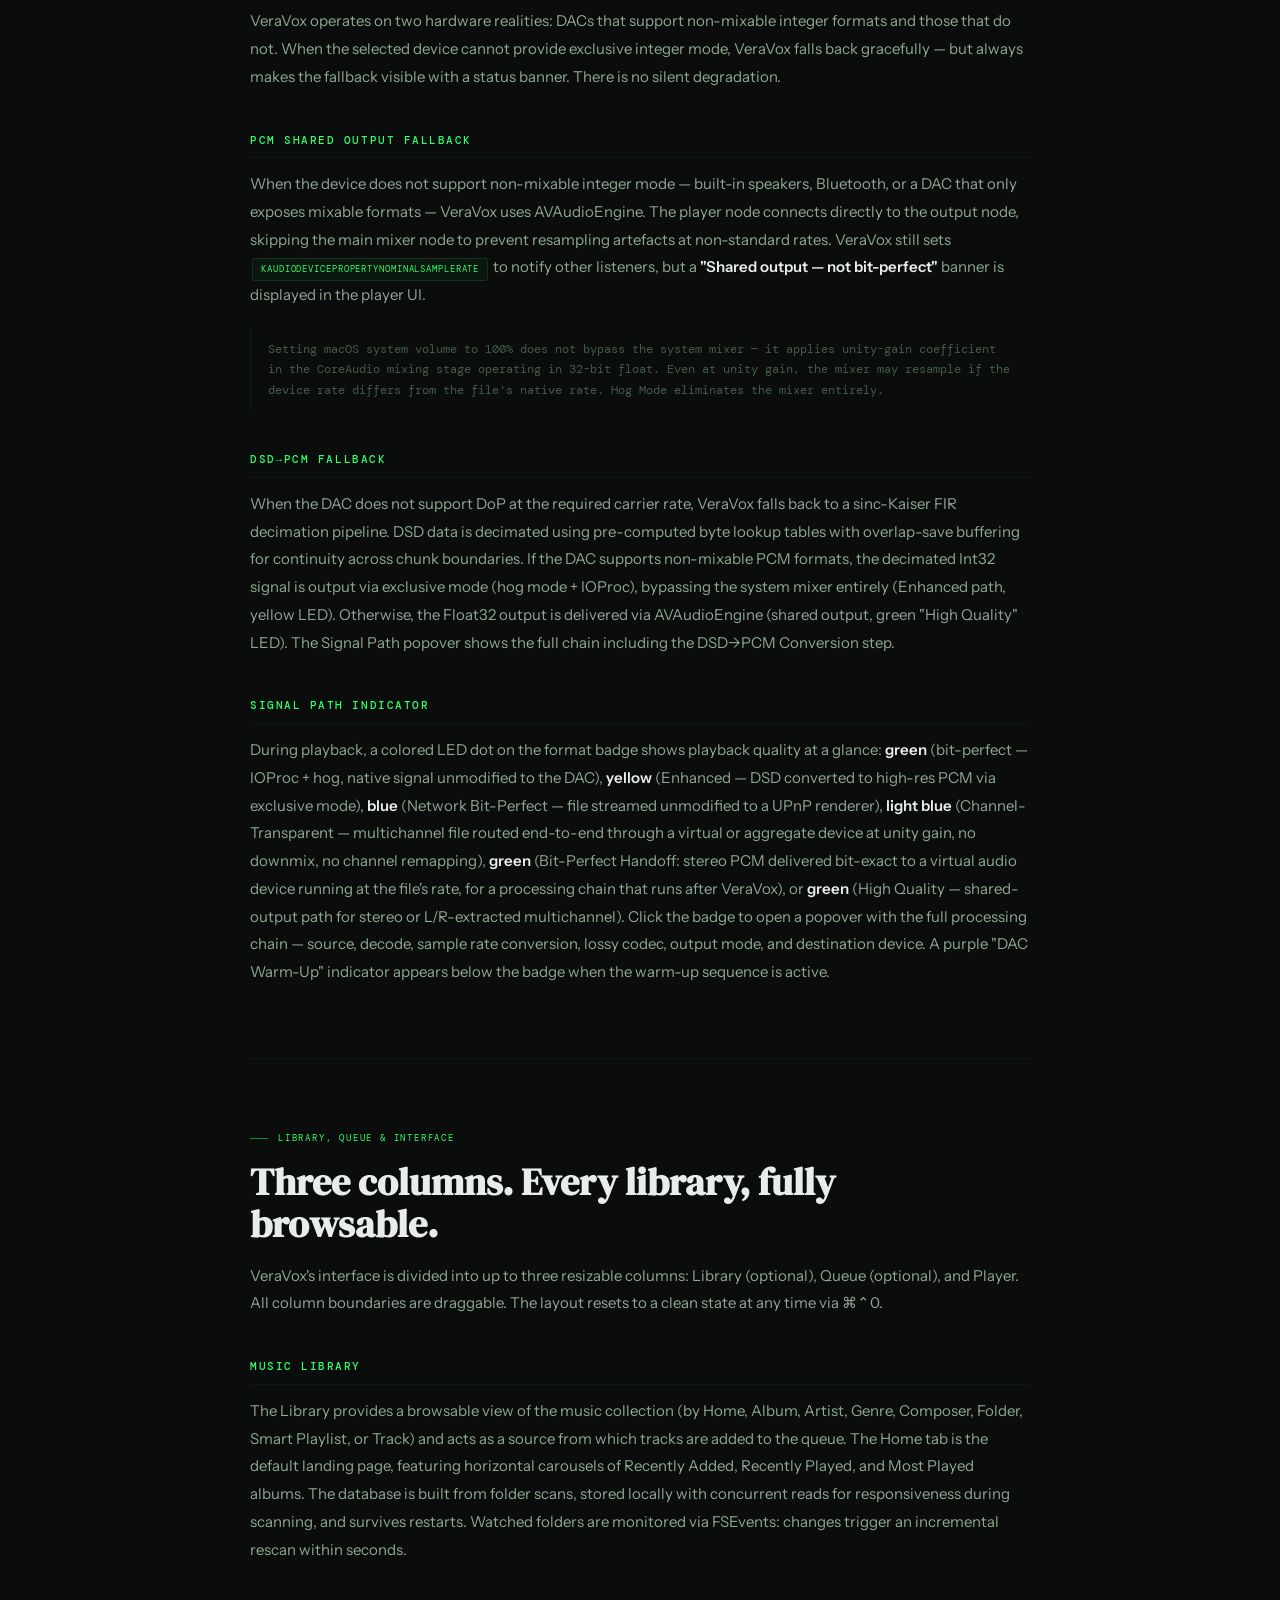
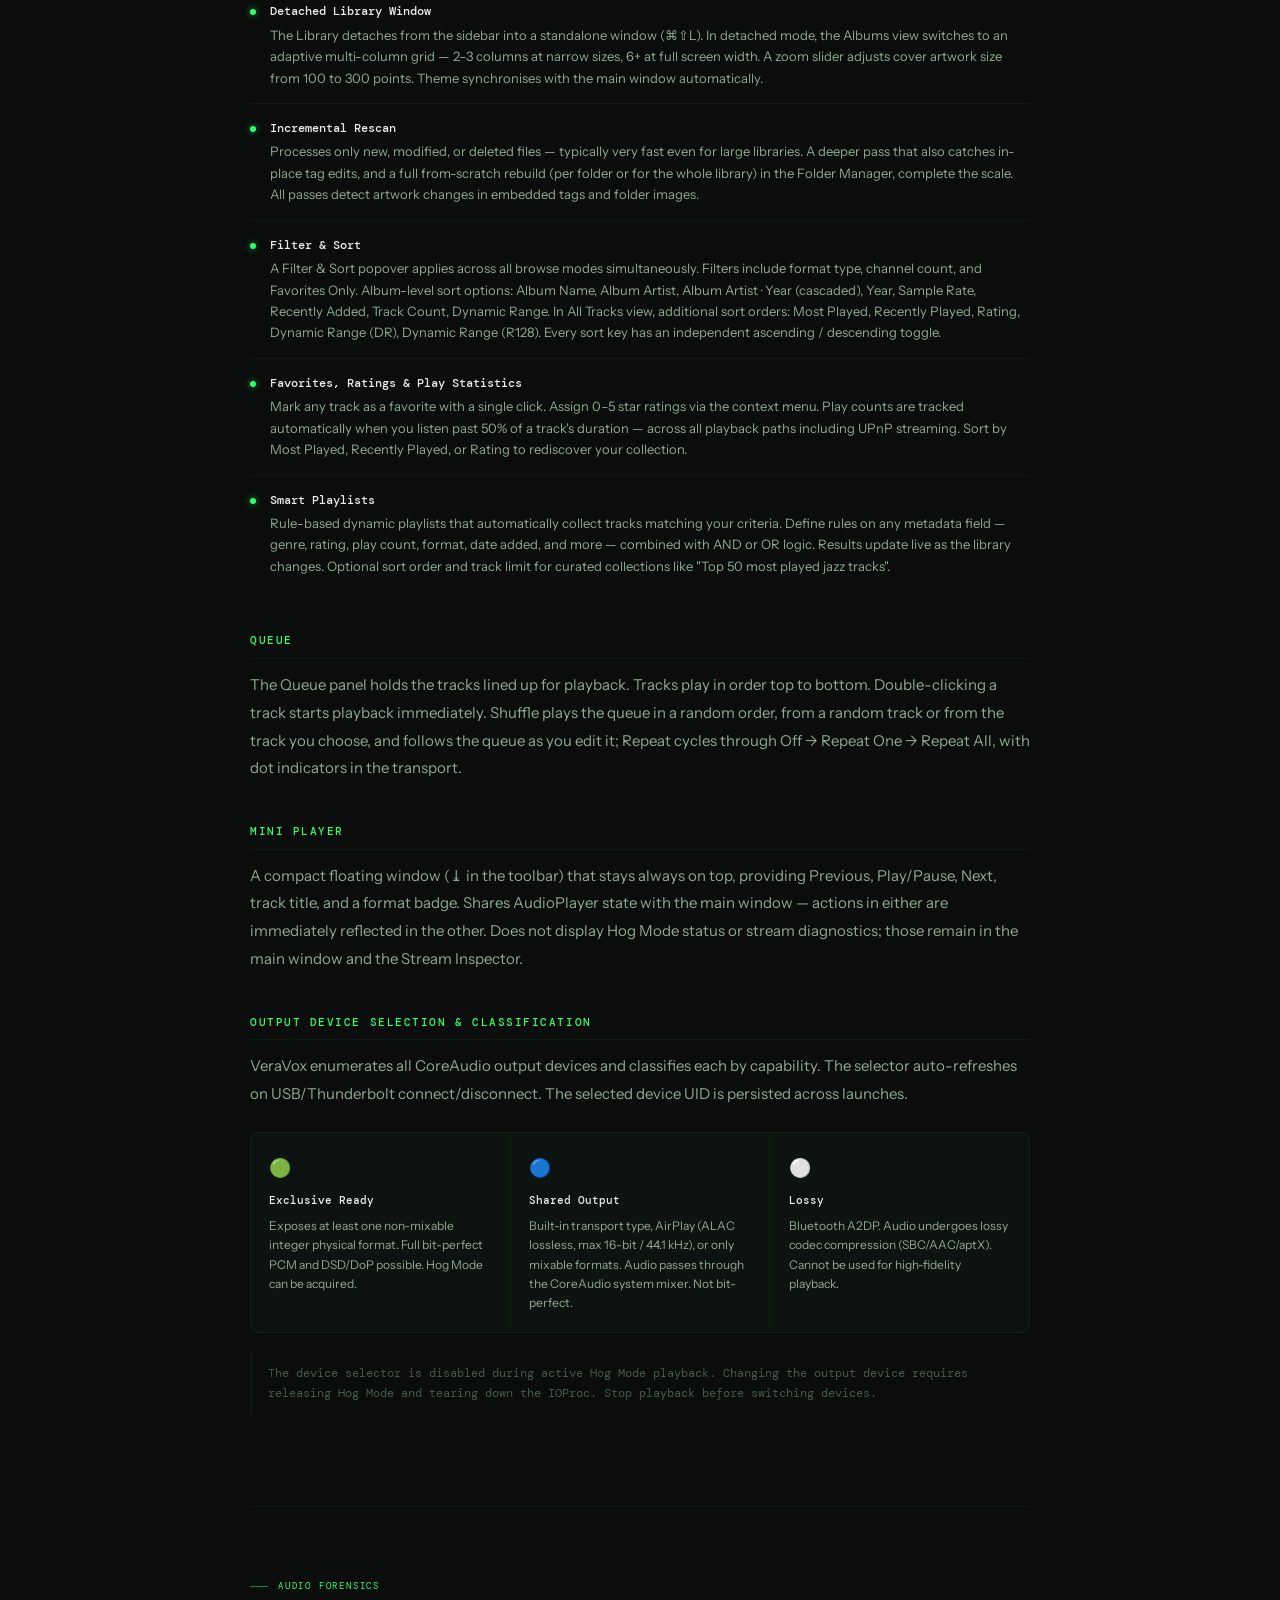
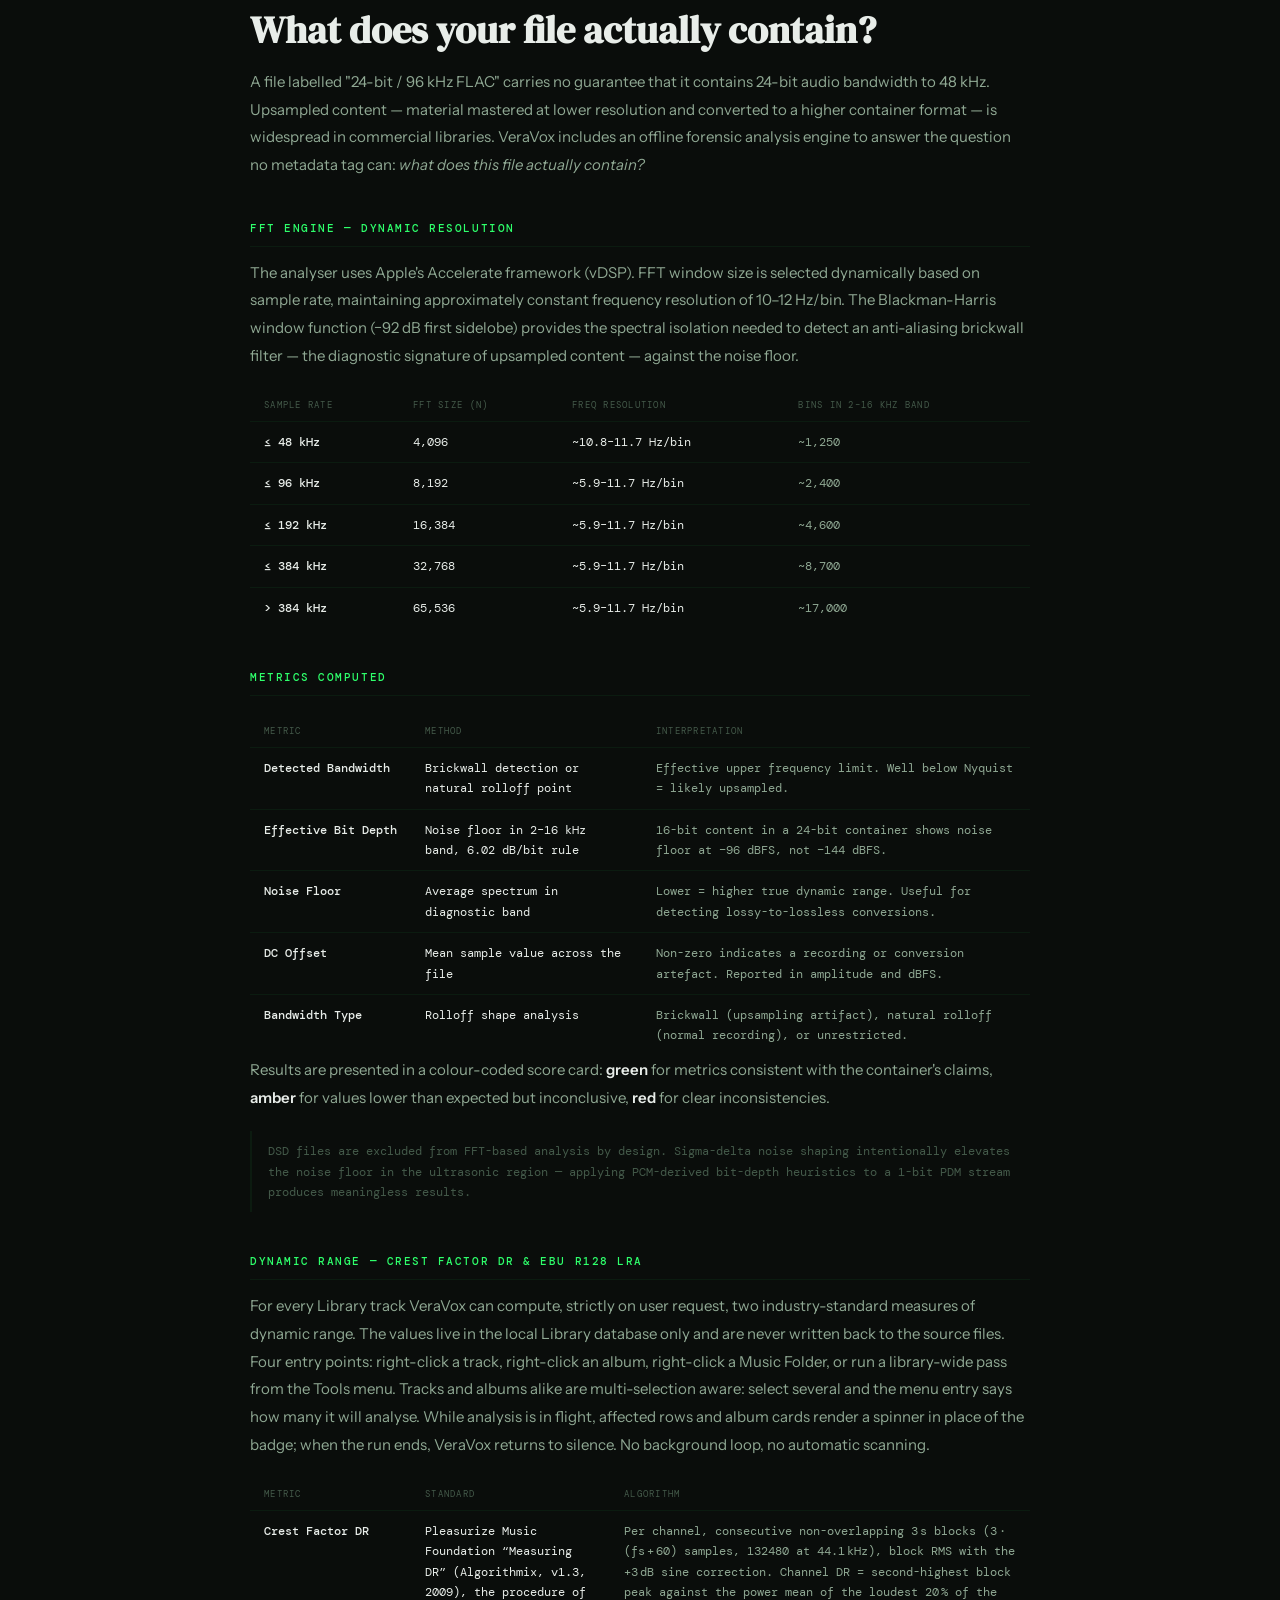
==== commit 237f36de: "VeraVox 1.5.0 (release)" ====
--- a/VeraVox_Press_Kit.html
+++ b/VeraVox_Press_Kit.html
@@ -449,7 +449,7 @@
   </div>
 
   <h3 class="sub-h">Declared Decodes: HDCD &amp; CD De-Emphasis</h3>
-  <p class="body">Two deliberate, declared exceptions to byte-identity — both defined by the medium itself, neither a taste control. <strong>HDCD</strong>: at playback start VeraVox pre-scans the first seconds of every 16-bit / 44.1&thinsp;kHz stereo track; only when the hidden control code is effectually present does the decoder engage (bundled BSD-licensed libhdcd, the foobar2000 / FFmpeg af_hdcd lineage), restoring Peak Extend and low-level detail on the reference &minus;6&thinsp;dB baseline. Decoding runs on the exclusive path by design: the code lives in the least-significant bits and any sample-rate conversion destroys it. With the toggle off, the bit-perfect path delivers the code stream intact to hardware HDCD DACs. <strong>CD de-emphasis</strong>: rips that declare pre-emphasis (PRE-EMPHASIS tag or CUE <span class="chip">FLAGS PRE</span>) receive the inverse 50/15&thinsp;µs curve (IEC 60908) — played flat they sound several dB too bright — via a runtime-designed filter within 0.06&thinsp;dB of the analytic curve at 44.1&thinsp;kHz, 64-bit processing, TPDF dither only on 16-bit-only DACs. While either decode is engaged, a vintage-style LED lights in the format badge (gold HDCD, amber DE-EMPH) and the Signal Path reports <strong>Faithful Decode</strong> — never "Bit-Perfect" while a stage is active. The Library marks affected albums: a PRE badge from the scanner, and a gold HDCD badge from the Dynamic Range pass, which also stores the DR of the decoded signal next to the as-stored figure.</p>
+  <p class="body">Two deliberate, declared exceptions to byte-identity — both defined by the medium itself, neither a taste control. <strong>HDCD</strong>: at playback start VeraVox pre-scans the first seconds of every 16-bit / 44.1&thinsp;kHz stereo track; only when the hidden control code is effectually present does the decoder engage (bundled BSD-licensed libhdcd, the FFmpeg af_hdcd lineage), restoring Peak Extend and low-level detail on the reference &minus;6&thinsp;dB baseline. Decoding runs on the exclusive path by design: the code lives in the least-significant bits and any sample-rate conversion destroys it. With the toggle off, the bit-perfect path delivers the code stream intact to hardware HDCD DACs. <strong>CD de-emphasis</strong>: rips that declare pre-emphasis (PRE-EMPHASIS tag or CUE <span class="chip">FLAGS PRE</span>) receive the inverse 50/15&thinsp;µs curve (IEC 60908) — played flat they sound several dB too bright — via a runtime-designed filter within 0.06&thinsp;dB of the analytic curve at 44.1&thinsp;kHz, 64-bit processing, TPDF dither only on 16-bit-only DACs. While either decode is engaged, a vintage-style LED lights in the format badge (gold HDCD, amber DE-EMPH) and the Signal Path reports <strong>Faithful Decode</strong> — never "Bit-Perfect" while a stage is active. The Library marks affected albums: a PRE badge from the scanner, and a gold HDCD badge from the Dynamic Range pass, which also stores the DR of the decoded signal next to the as-stored figure. A third case joins the two on the same rule and needs no setting at all: a file carrying <strong>IEEE floating-point</strong> samples, 32- or 64-bit, which WavPack, RF64/BW64, WAV, AIFF and CAF can all do. No DAC accepts floats, so on the exclusive path the samples are scaled to full-scale integer and clipped at full scale, by the same rule macOS itself applies to the same file, so a floating-point master delivers the same samples whichever container carries it. Because what leaves is therefore not the file&rsquo;s own bytes, the Signal Path reads <strong>Faithful Decode</strong> with a <span class="chip">Float &rarr; Integer</span> step naming the conversion, and the Stream Inspector reads <span class="chip">PASS &middot; FAITHFUL DECODE</span>, rather than letting the chain read as untouched. On the shared output nothing is converted: the floats reach the macOS audio engine as the file stores them, and no step appears.</p>
 
   <h3 class="sub-h">Hog Mode Management</h3>
   <p class="body">Hog Mode is acquired immediately before playback and released after stop, restoring the device's original physical format and sample rate. VeraVox monitors <span class="chip">kAudioDevicePropertyDeviceIsAlive</span>: if the DAC is disconnected during playback, it stops gracefully within one callback interval — no crash, no hang. On initial acquisition, some DACs produce a brief relay click as the device transitions to exclusive mode. This occurs only once per session, never between gapless tracks of identical format.</p>
@@ -558,7 +558,7 @@
   </ul>
 
   <h3 class="sub-h">Queue</h3>
-  <p class="body">The Queue panel holds the tracks lined up for playback. Tracks play in order top to bottom. Double-clicking a track starts playback immediately. Shuffle randomises the queue order; Repeat cycles through Off → Repeat One → Repeat All, with dot indicators in the transport.</p>
+  <p class="body">The Queue panel holds the tracks lined up for playback. Tracks play in order top to bottom. Double-clicking a track starts playback immediately. Shuffle plays the queue in a random order, from a random track or from the track you choose, and follows the queue as you edit it; Repeat cycles through Off → Repeat One → Repeat All, with dot indicators in the transport.</p>
 
   <h3 class="sub-h">Mini Player</h3>
   <p class="body">A compact floating window (⤓ in the toolbar) that stays always on top, providing Previous, Play/Pause, Next, track title, and a format badge. Shares AudioPlayer state with the main window — actions in either are immediately reflected in the other. Does not display Hog Mode status or stream diagnostics; those remain in the main window and the Stream Inspector.</p>
@@ -607,19 +607,21 @@
   <div class="note">DSD files are excluded from FFT-based analysis by design. Sigma-delta noise shaping intentionally elevates the noise floor in the ultrasonic region — applying PCM-derived bit-depth heuristics to a 1-bit PDM stream produces meaningless results.</div>
 
   <h3 class="sub-h">Dynamic Range &mdash; Crest Factor DR &amp; EBU R128 LRA</h3>
-  <p class="body">For every Library track VeraVox can compute, strictly on user request, two industry-standard measures of dynamic range. The values live in the local Library database only and are never written back to the source files. Four entry points: right-click a single track, right-click an album (multi-selection aware), right-click a Music Folder, or run a library-wide pass from the Tools menu. While analysis is in flight, affected rows and album cards render a spinner in place of the badge; when the run ends, VeraVox returns to silence. No background loop, no automatic scanning.</p>
+  <p class="body">For every Library track VeraVox can compute, strictly on user request, two industry-standard measures of dynamic range. The values live in the local Library database only and are never written back to the source files. Four entry points: right-click a track, right-click an album, right-click a Music Folder, or run a library-wide pass from the Tools menu. Tracks and albums alike are multi-selection aware: select several and the menu entry says how many it will analyse. While analysis is in flight, affected rows and album cards render a spinner in place of the badge; when the run ends, VeraVox returns to silence. No background loop, no automatic scanning.</p>
   <div class="table-scroll">
   <table class="tech-table">
     <tr><th>Metric</th><th>Standard</th><th>Algorithm</th></tr>
-    <tr><td>Crest Factor DR</td><td>Pleasurize Music Foundation TT DR Offline Meter</td><td>3 s RMS windows with 50&thinsp;% overlap, mono-summed signal, +3&thinsp;dB sine correction. Top 20&thinsp;% of windows, second-highest RMS vs second-highest peak. Reported as a single integer in dB (&ldquo;DR12&rdquo;, &ldquo;DR8&rdquo;).</td></tr>
+    <tr><td>Crest Factor DR</td><td>Pleasurize Music Foundation &ldquo;Measuring DR&rdquo; (Algorithmix, v1.3, 2009), the procedure of the TT DR Offline Meter and of the DR Database</td><td>Per channel, consecutive non-overlapping 3&thinsp;s blocks (3&thinsp;&middot;&thinsp;(fs&thinsp;+&thinsp;60) samples, 132480 at 44.1&thinsp;kHz), block RMS with the +3&thinsp;dB sine correction. Channel DR = second-highest block peak against the power mean of the loudest 20&thinsp;% of the block RMS values; track DR = mean of the channel DRs, rounded to a single integer in dB (&ldquo;DR12&rdquo;, &ldquo;DR8&rdquo;). Certified against the community&rsquo;s DR logs on a 366-track corpus (19 September 2026).</td></tr>
+    <tr><td>RMS</td><td>The &ldquo;RMS&rdquo; column of the community DR logs</td><td>Power mean of every 3&thinsp;s block RMS of every channel (sine correction included, the trailing partial block among them), in dBFS; verified against 363 community log rows within 0.02&thinsp;dB.</td></tr>
+    <tr><td>Album report</td><td>Export per album</td><td>PDF (wordmark, cover, album and format, album DR as the rounded average of the track values with min and max, average LRA / LUFS-I / RMS, highest peak, a bar per track in the three DR bands, full table, notes) or the classic tabular text log; proposed as <code>VeraVox_DR_&lt;album&gt;</code> in the album&rsquo;s folder, where the Booklet viewer opens it.</td></tr>
     <tr><td>R128 LRA</td><td>EBU Tech 3342 (Loudness Range)</td><td>ITU-R BS.1770-4 K-weighted pipeline. 3 s short-term loudness blocks at 100 ms hop, absolute gate at &minus;70 LUFS, relative gate at &minus;20 LU below the abs-gated mean. LRA = p95 &minus; p10 of the surviving blocks, in Loudness Units.</td></tr>
     <tr><td>LUFS-I (integrated)</td><td>ITU-R BS.1770-4</td><td>Same K-weighted pipeline, 400 ms momentary blocks with 75&thinsp;% overlap, cascaded gating (&minus;70 LUFS absolute, &minus;10 LU relative). Persisted alongside DR and LRA and surfaced in the Track Info panel.</td></tr>
     <tr><td>Sample Peak</td><td>File peak in dBFS</td><td>Largest absolute sample value, reported in dBFS. True Peak (BS.1770-4 Annex 2, 4&times; polyphase oversampling) not yet measured.</td></tr>
   </table>
   </div>
-  <p class="body">Multichannel material is handled per the respective standard: Crest Factor DR runs on a mono-summed signal (the Pleasurize convention), R128 LRA applies the full BS.1770 channel weighting (L,&thinsp;R,&thinsp;C,&thinsp;height = 1.0; LFE = 0; surrounds = &radic;2). The K-weighting filter is computed via the RBJ Audio EQ Cookbook bilinear transform; the deviation from the canonical BS.1770-4 digital coefficients tabulated at 48 kHz is under 0.5 dB on broadband material and is documented in the in-app Help.</p>
+  <p class="body">Multichannel material is handled per the respective standard: Crest Factor DR is measured per channel and averaged (the Pleasurize procedure; a channel without signal is left out of the mean), R128 LRA applies the full BS.1770 channel weighting (L,&thinsp;R,&thinsp;C,&thinsp;height = 1.0; LFE = 0; surrounds = &radic;2). The K-weighting filter is computed via the RBJ Audio EQ Cookbook bilinear transform; the deviation from the canonical BS.1770-4 digital coefficients tabulated at 48 kHz is under 0.5 dB on broadband material and is documented in the in-app Help.</p>
   <p class="body">DSD sources (DSF, DFF) are analysed via the same sinc-Kaiser FIR decimation used by the Library waveform scanner. Results are flagged with a trailing asterisk (&ldquo;DR12*&rdquo;) to remind the reader that 0 dBFS on DSD is a mastering convention, not a hardware ceiling. SACD ISO support is in progress.</p>
-  <p class="body">Where the numbers appear: as compact monospaced badges next to the duration in every track list, as a MIN-of-tracks pill on the artwork of every album card in the Library grid (worst-master heuristic), as a discreet technical row beneath the now-playing artwork, and as a dedicated &ldquo;Dynamic Range&rdquo; card inside the Track Info panel. Two sort orders &mdash; &ldquo;Dynamic Range (DR)&rdquo; and &ldquo;Dynamic Range (R128)&rdquo; &mdash; surface the worst masters first in the Library lists.</p>
+  <p class="body">Where the numbers appear: as compact monospaced badges next to the duration in every track list, as a pill on the artwork of every album card in the Library grid showing the album&rsquo;s DR (the rounded average of its tracks, as the DR Database lists it), as a discreet technical row beneath the now-playing artwork, and as a dedicated &ldquo;Dynamic Range&rdquo; card inside the Track Info panel. Two sort orders &mdash; &ldquo;Dynamic Range (DR)&rdquo; and &ldquo;Dynamic Range (R128)&rdquo; &mdash; surface the worst masters first in the Library lists.</p>
 </section>
 
 <!-- TOOLS -->
@@ -631,7 +633,7 @@
   <h3 class="sub-h">Stream Inspector</h3>
   <p class="body">Complete real-time view of the playback pipeline, operating on a 30&thinsp;Hz display timer reading from a lock-free tap buffer populated by the IOProc on every hardware interrupt. No sample is ever delayed or dropped for display purposes.</p>
   <ul class="feat-list">
-    <li class="feat-item"><div class="feat-dot cy"></div><div class="feat-content"><div class="feat-title">Bit-Perfect Chain Verifier</div><div class="feat-desc">Real-time verification of signal integrity. Monitors the fade envelope gain at the hardware tap point &mdash; when gain is exactly 1.0, the per-sample multiplication is skipped entirely, guaranteeing bitwise-identical delivery. Status indicator (PASS / FADE ACTIVE / N/A), fade gain meter, output path label, and session counters showing cumulative non-bit-perfect time.</div></div></li>
+    <li class="feat-item"><div class="feat-dot cy"></div><div class="feat-content"><div class="feat-title">Bit-Perfect Chain Verifier</div><div class="feat-desc">Real-time verification of signal integrity. Monitors the fade envelope gain at the hardware tap point &mdash; when gain is exactly 1.0, the per-sample multiplication is skipped entirely, guaranteeing bitwise-identical delivery. Status indicator (PASS / PASS &middot; FAITHFUL DECODE / PASS &middot; ENHANCED EXCLUSIVE / FADE ACTIVE / N/A), fade gain meter, output path label, and session counters showing cumulative non-bit-perfect time.</div></div></li>
     <li class="feat-item"><div class="feat-dot cy"></div><div class="feat-content"><div class="feat-title">Live Oscilloscope</div><div class="feat-desc">For DSD: the signal envelope decoded via a FIR 1-bit&rarr;audio filter. For PCM: the raw sample waveform. A scrolling RMS history bar chart with peak hold indicator runs alongside.</div></div></li>
     <li class="feat-item"><div class="feat-dot cy"></div><div class="feat-content"><div class="feat-title">Stream Status</div><div class="feat-desc">Instant-read indicators for DAC Sync status, DoP Marker quality, Phase Error count, Fill Injection count, and Underrun count &mdash; each green (nominal) or amber/red (attention required).</div></div></li>
     <li class="feat-item"><div class="feat-dot cy"></div><div class="feat-content"><div class="feat-title">Bit-Plane Visualizer</div><div class="feat-desc">Shows which of the 32 bits in the SInt32 internal container carry signal. A 24-bit file in a 32-bit container shows top 24 bits active, bottom 8 silent. An effective bit depth label bridges the gap between the internal transport format and the physical DAC format.</div></div></li>
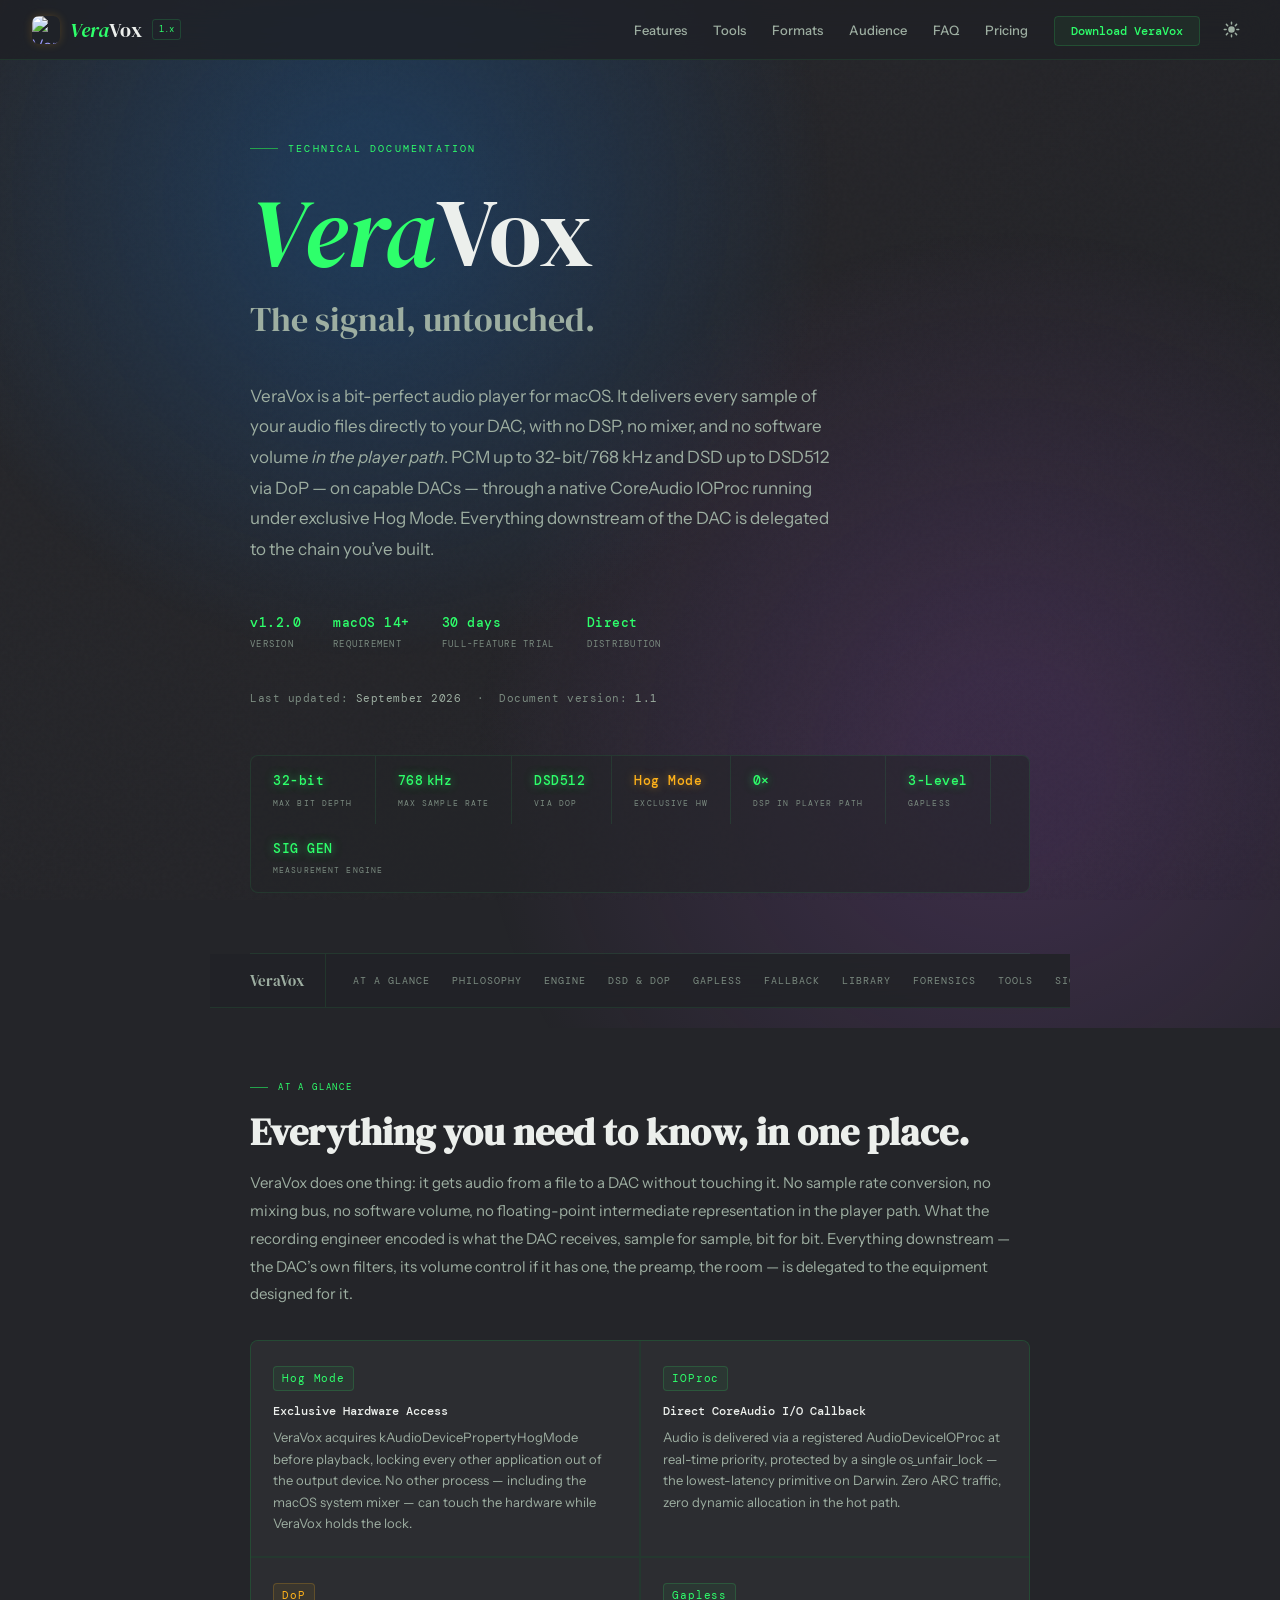
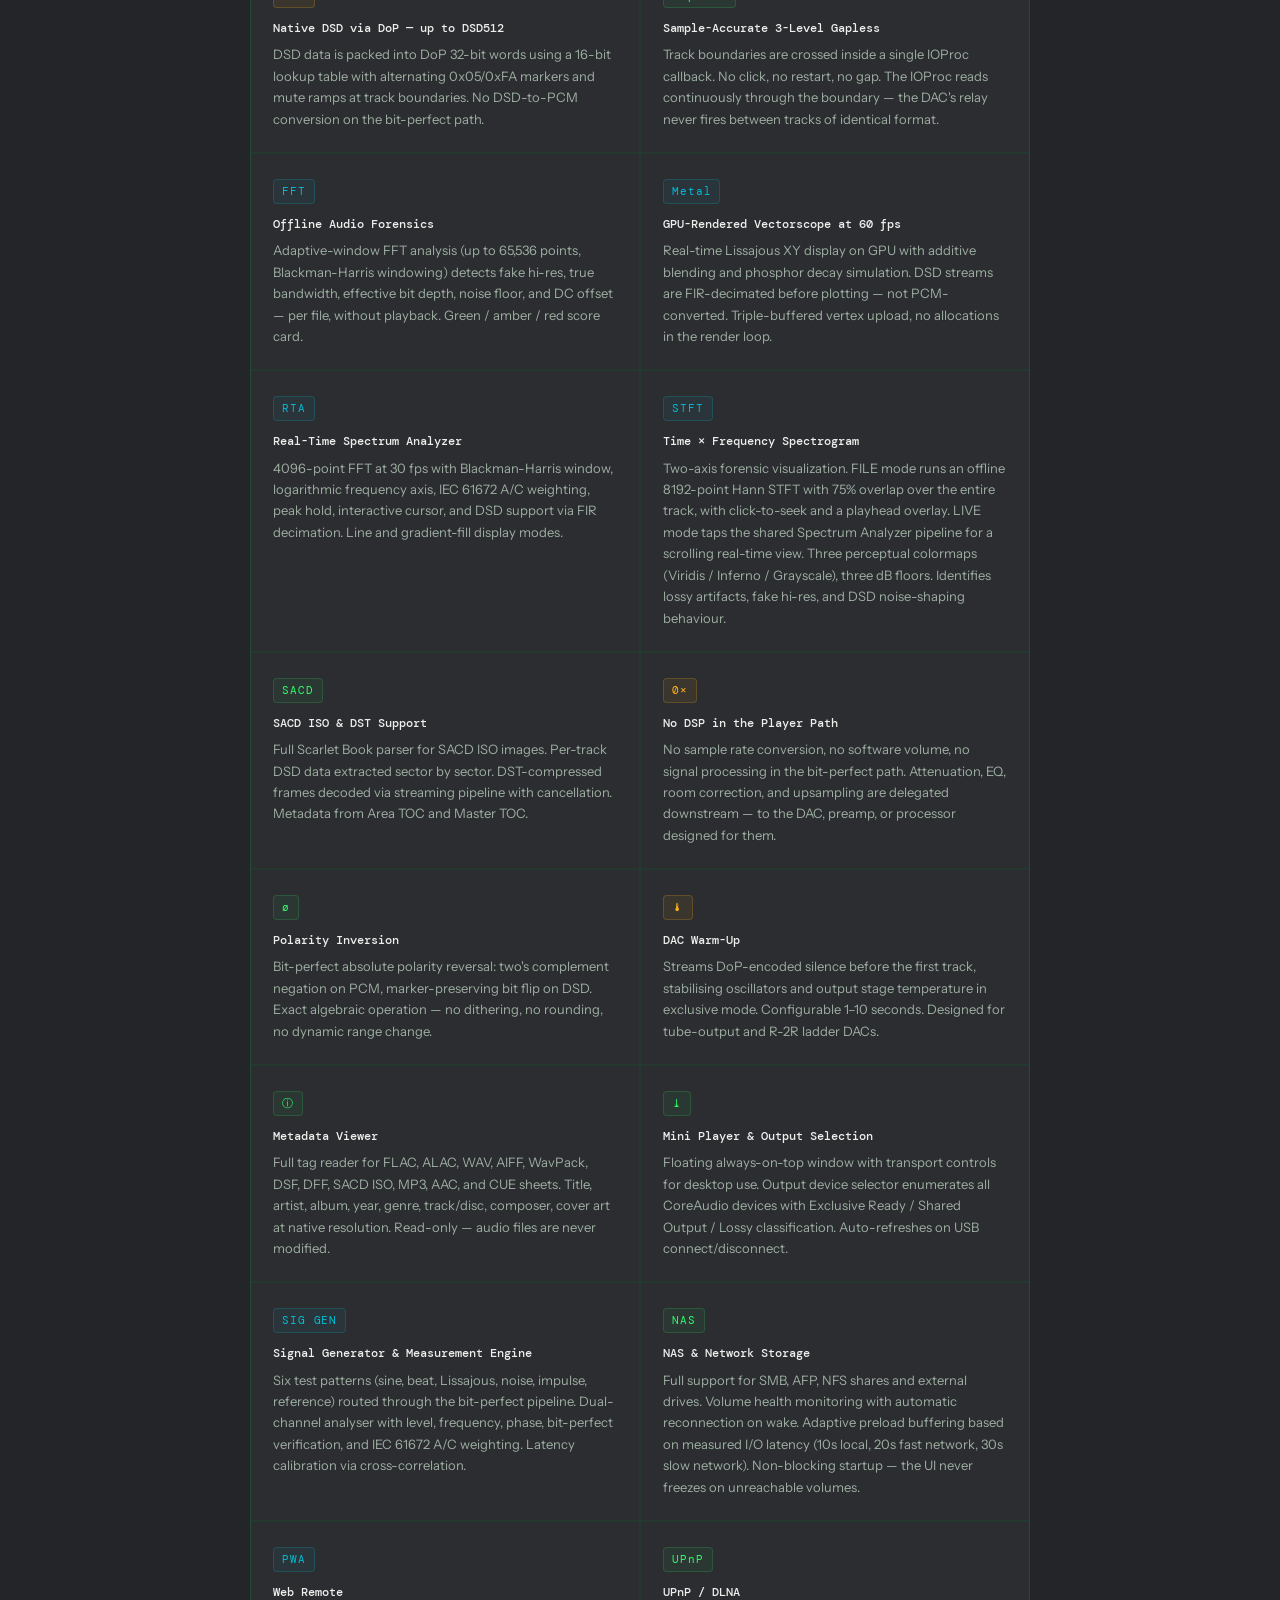
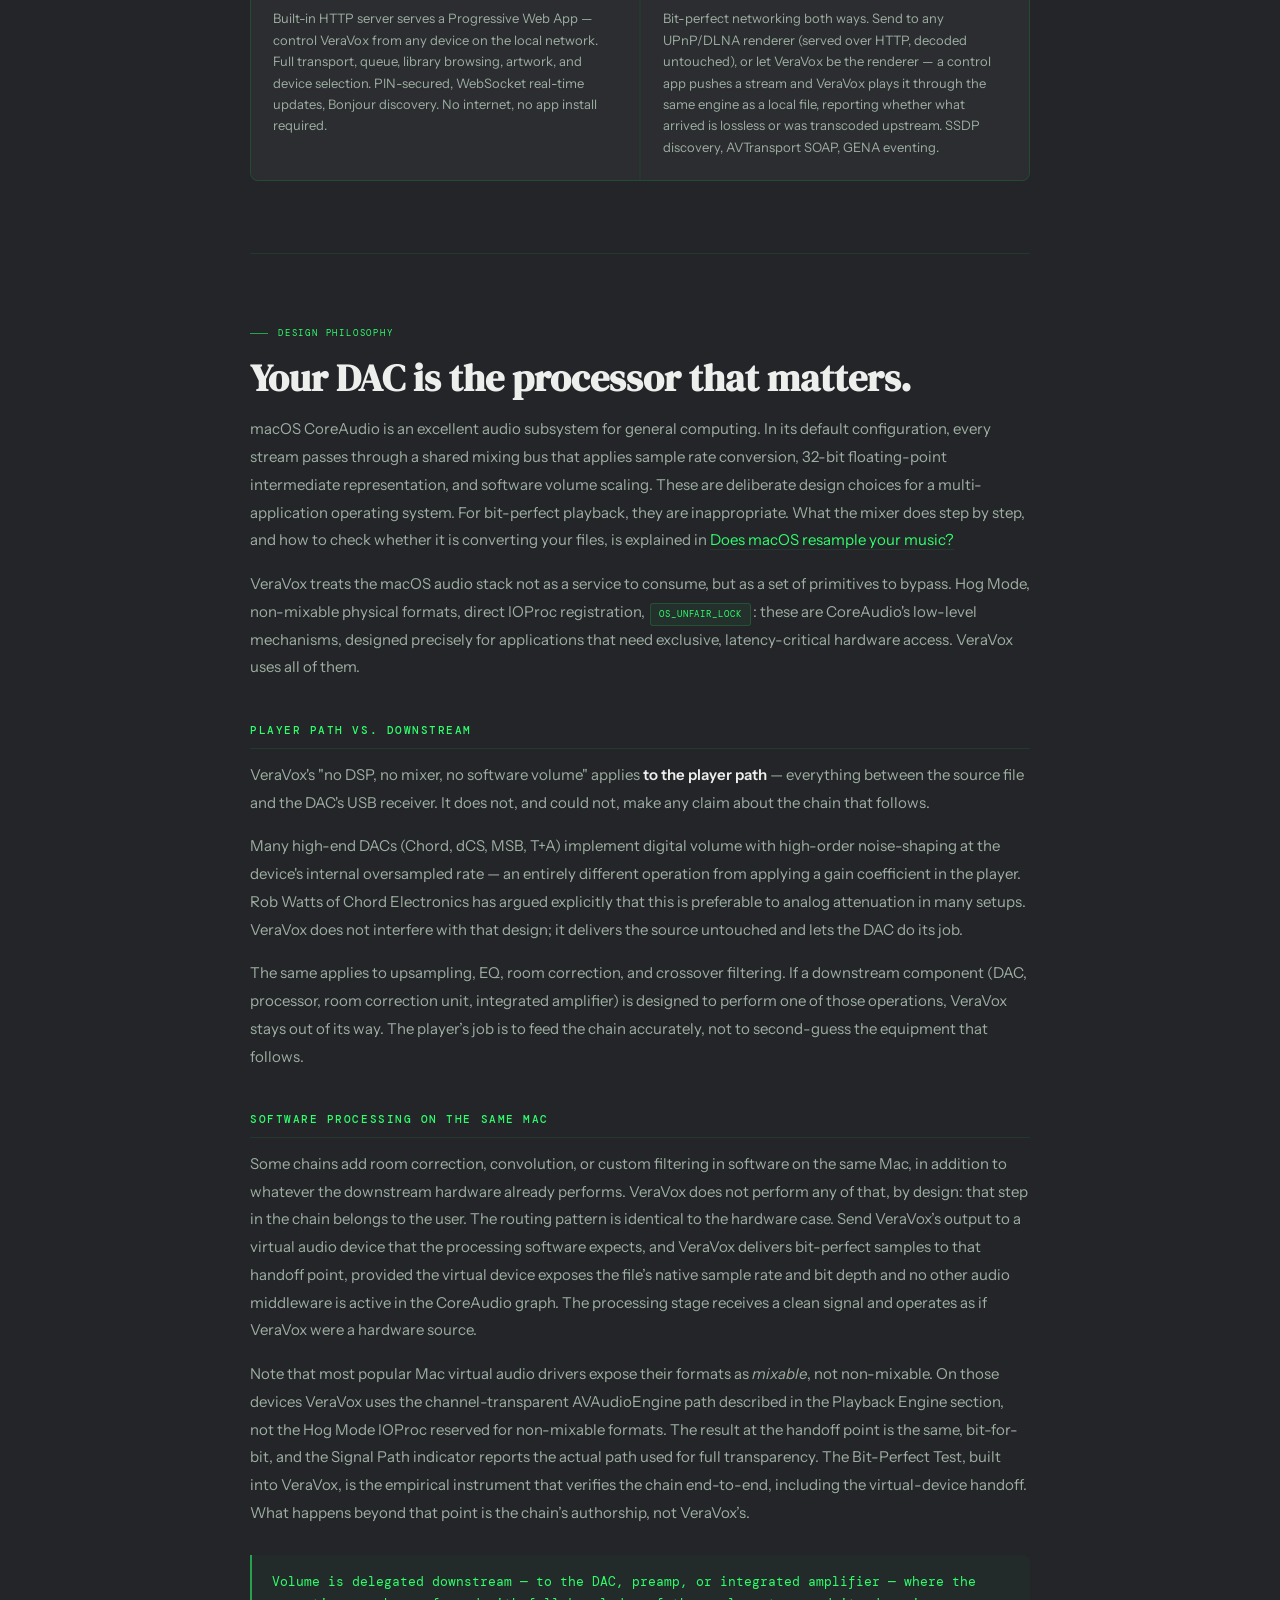
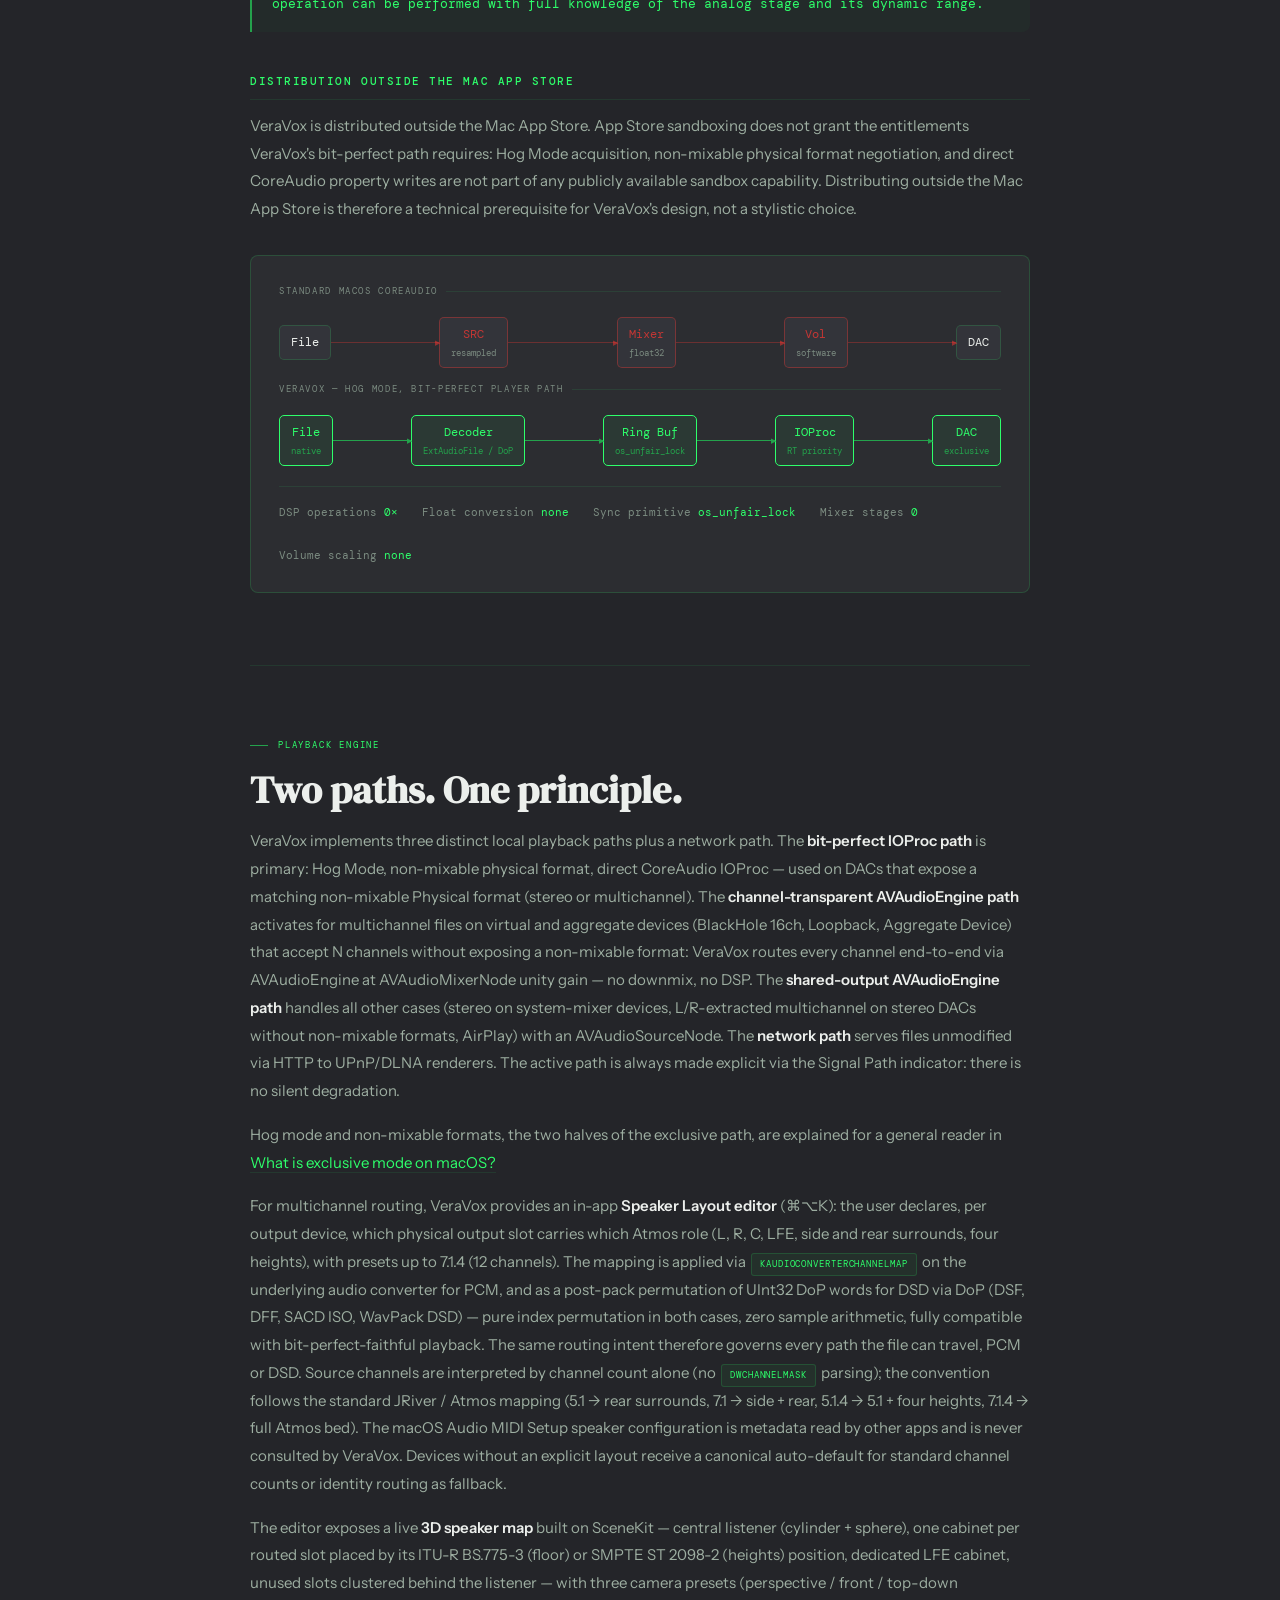
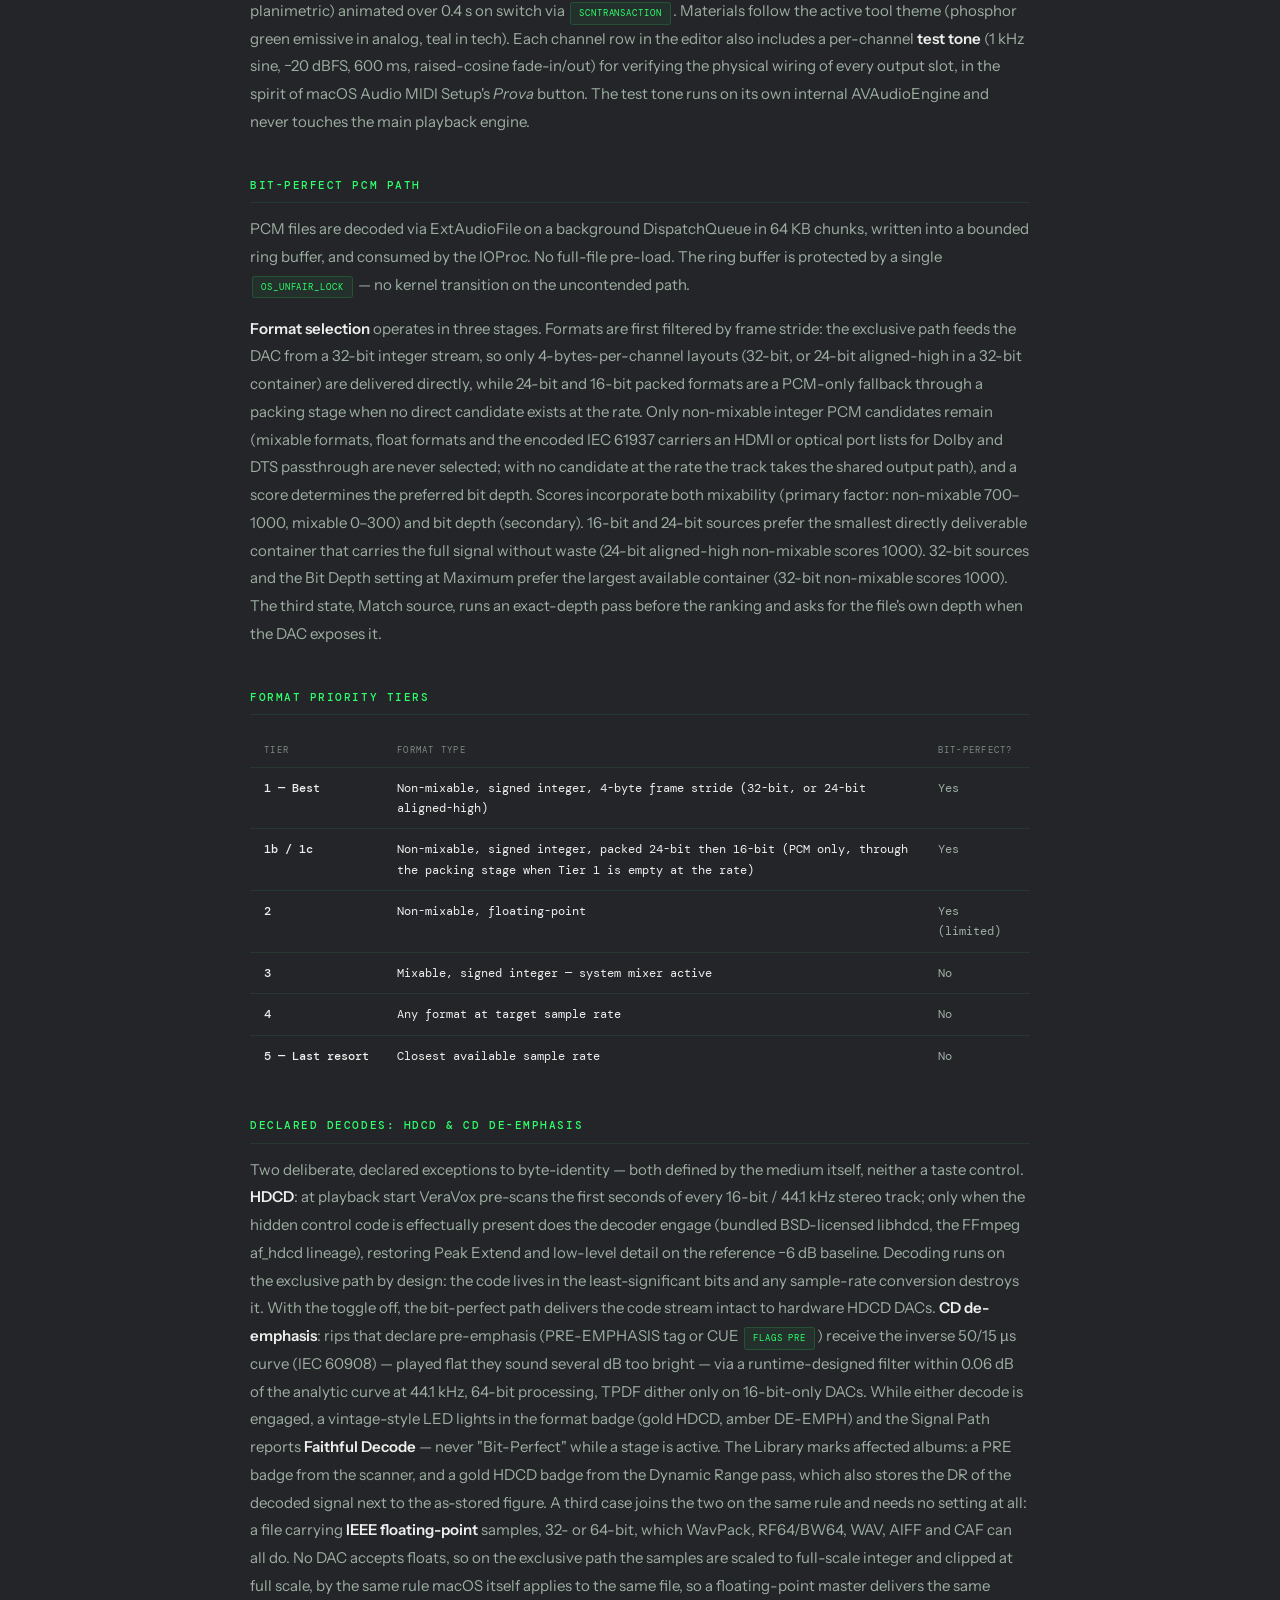
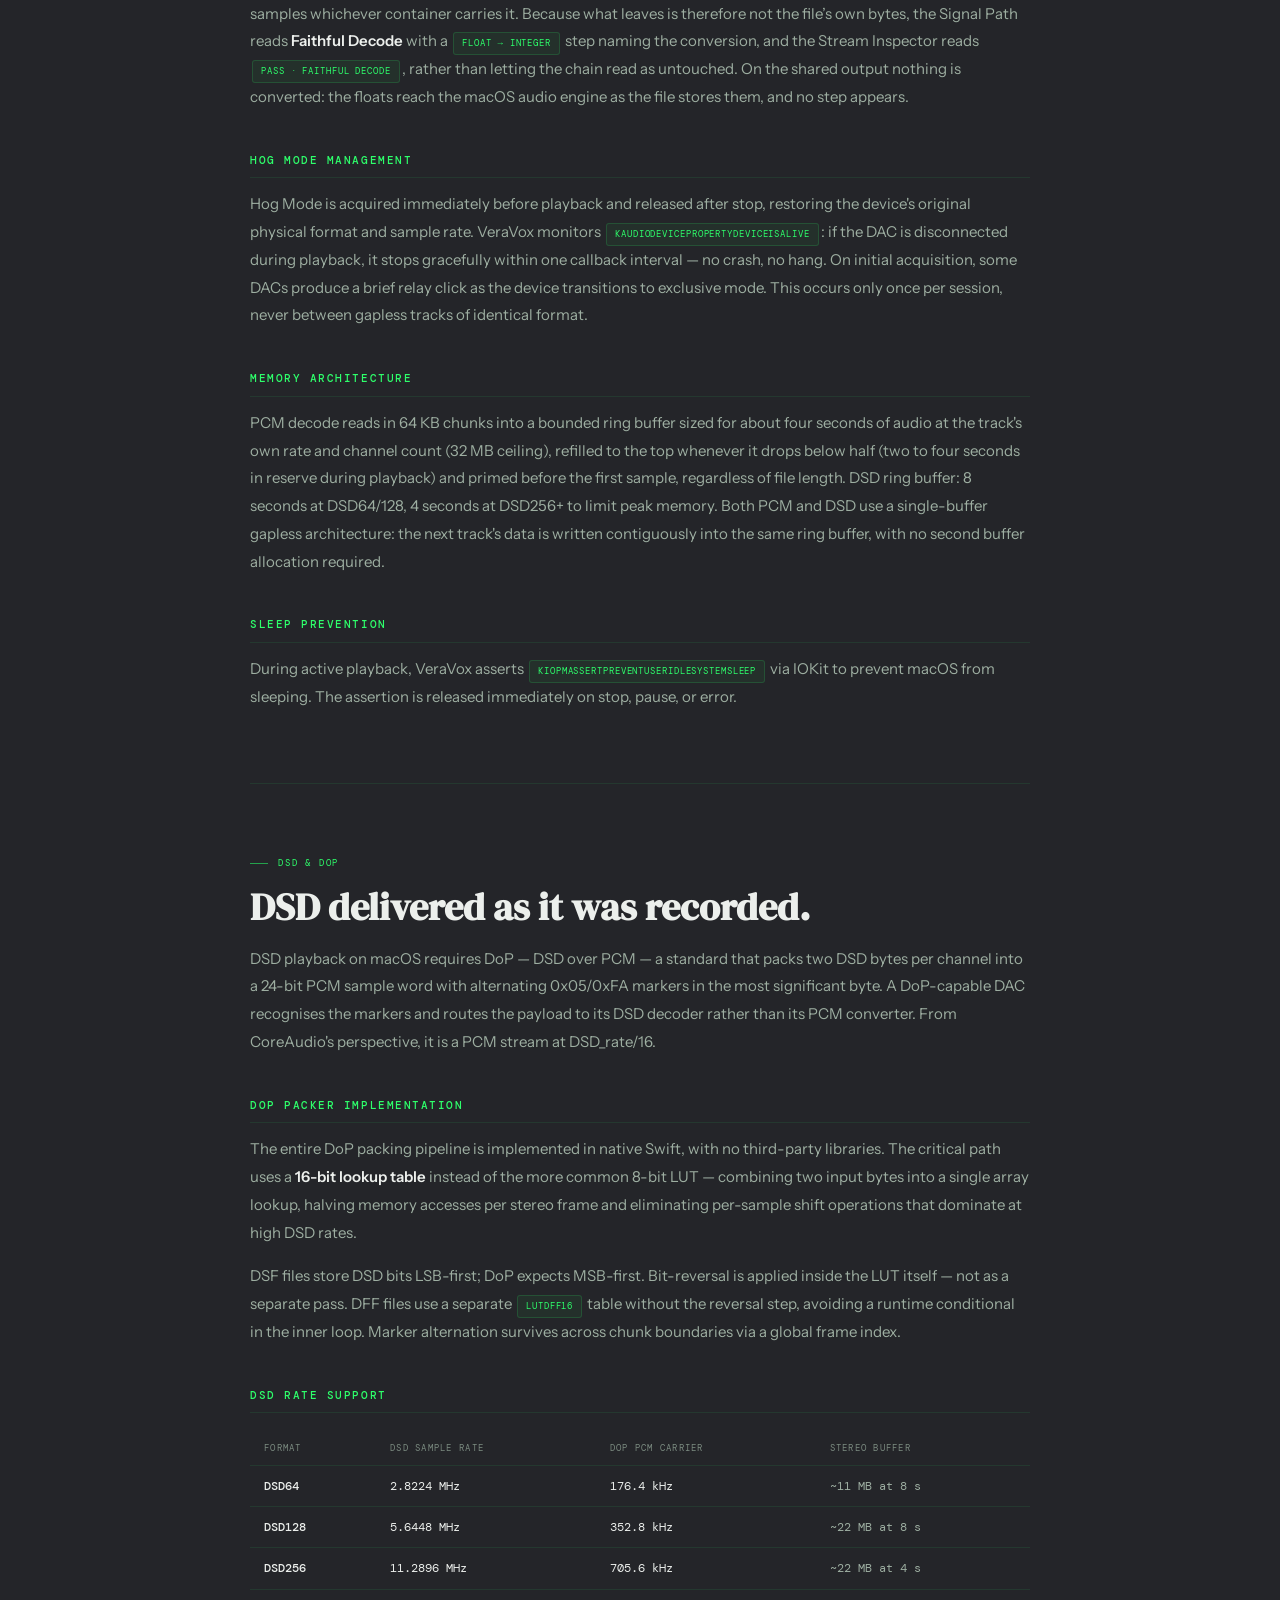
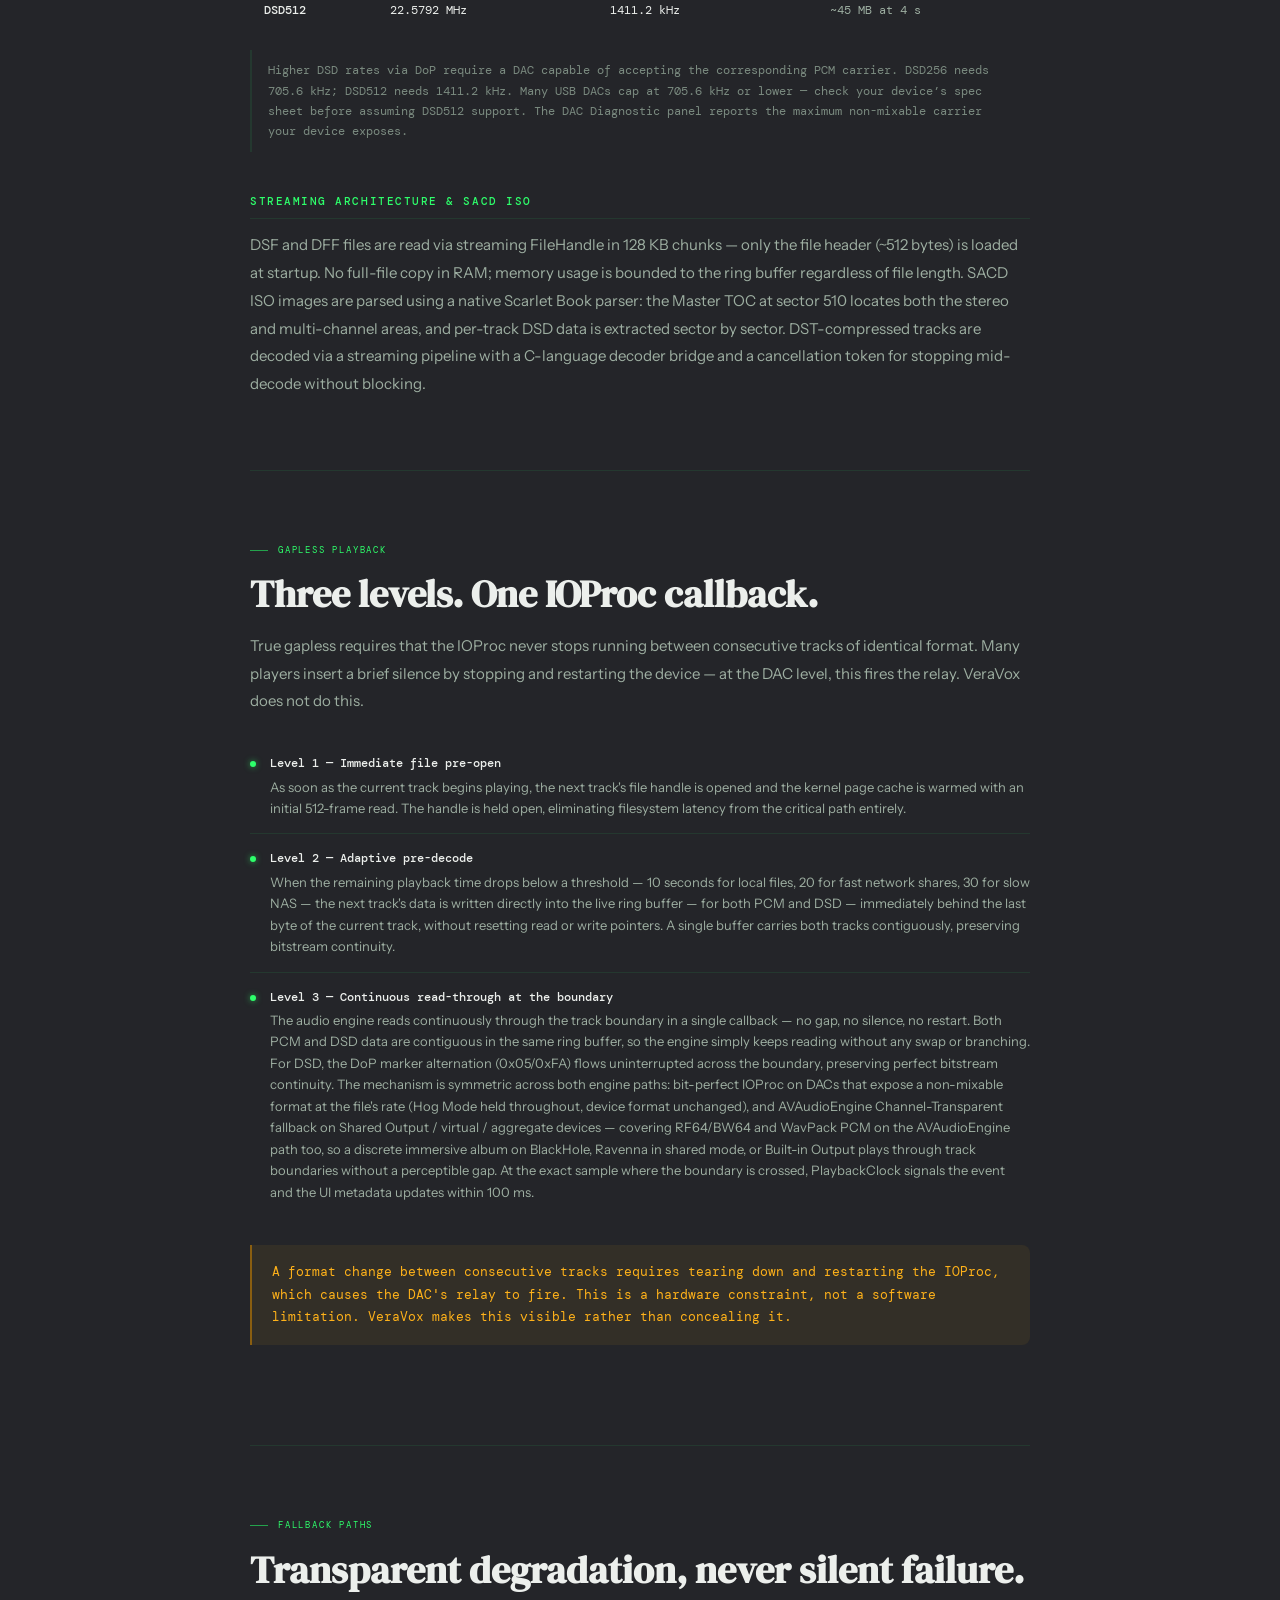
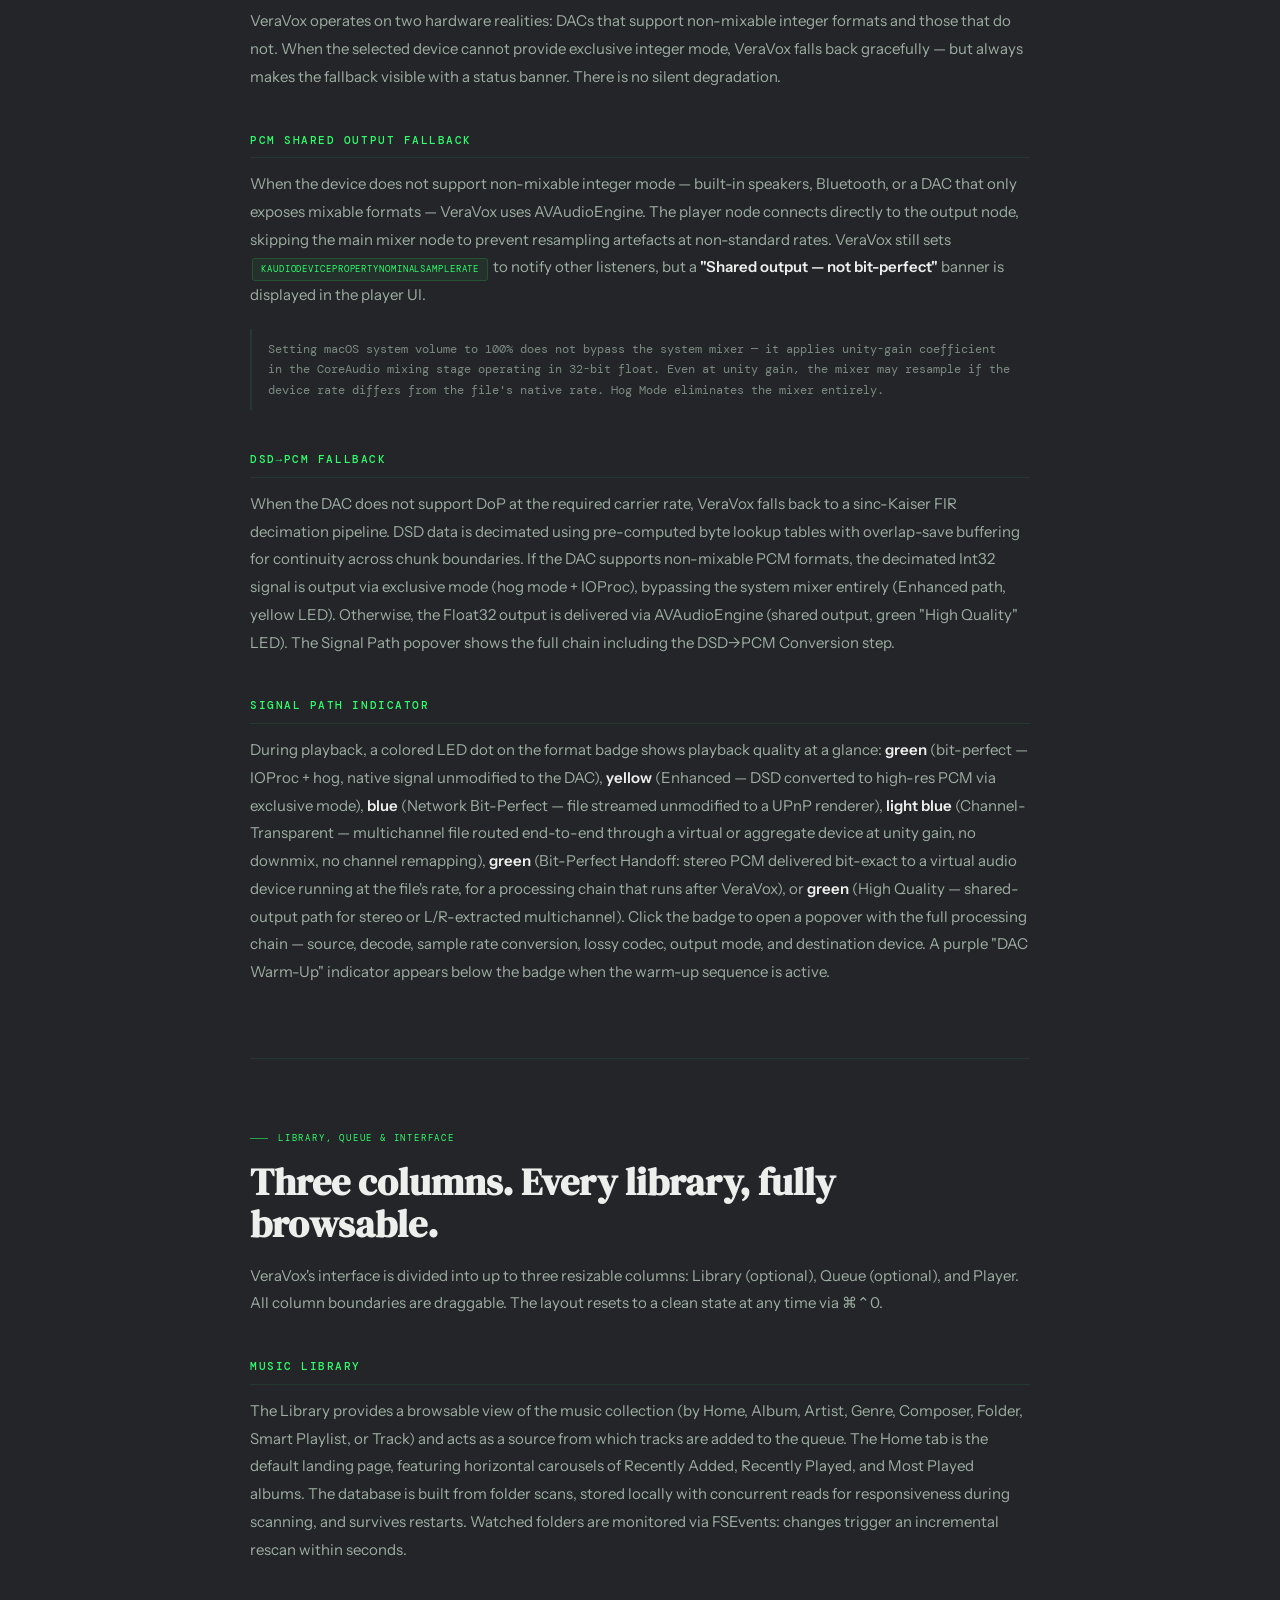
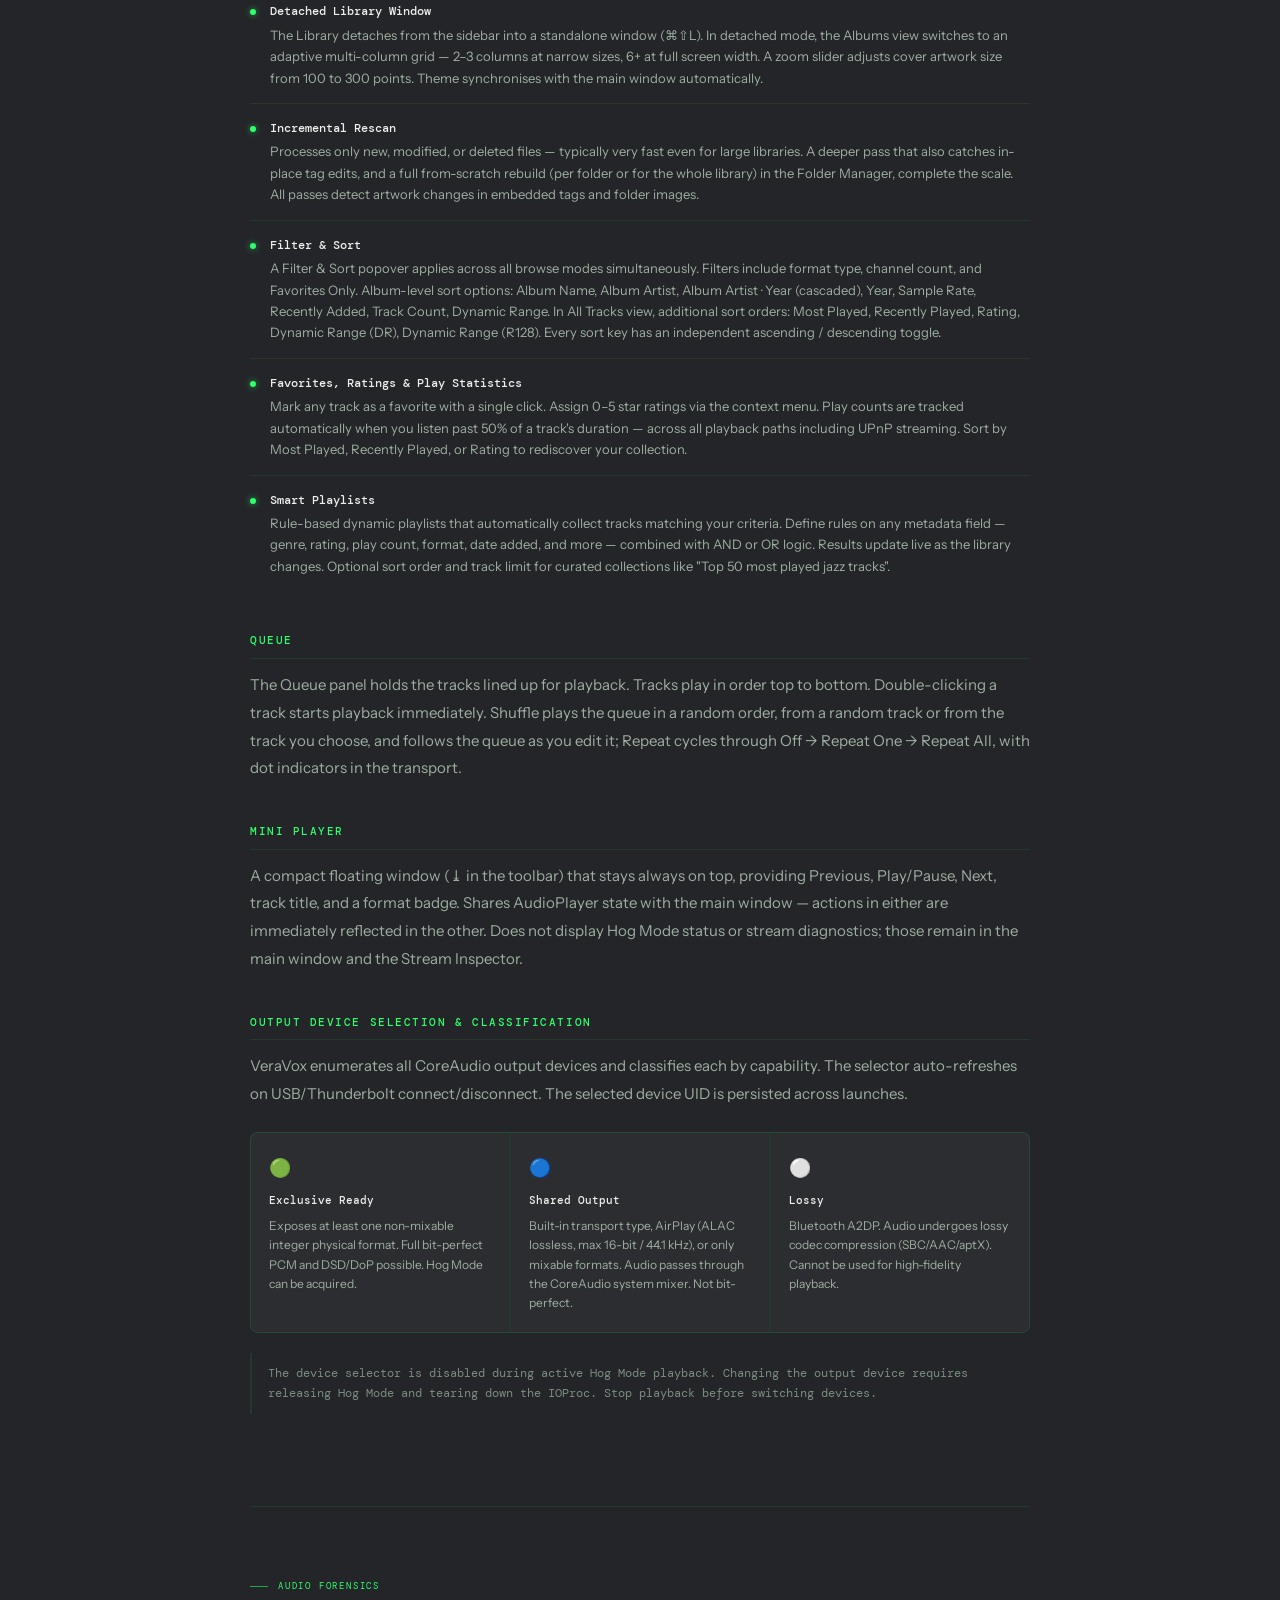
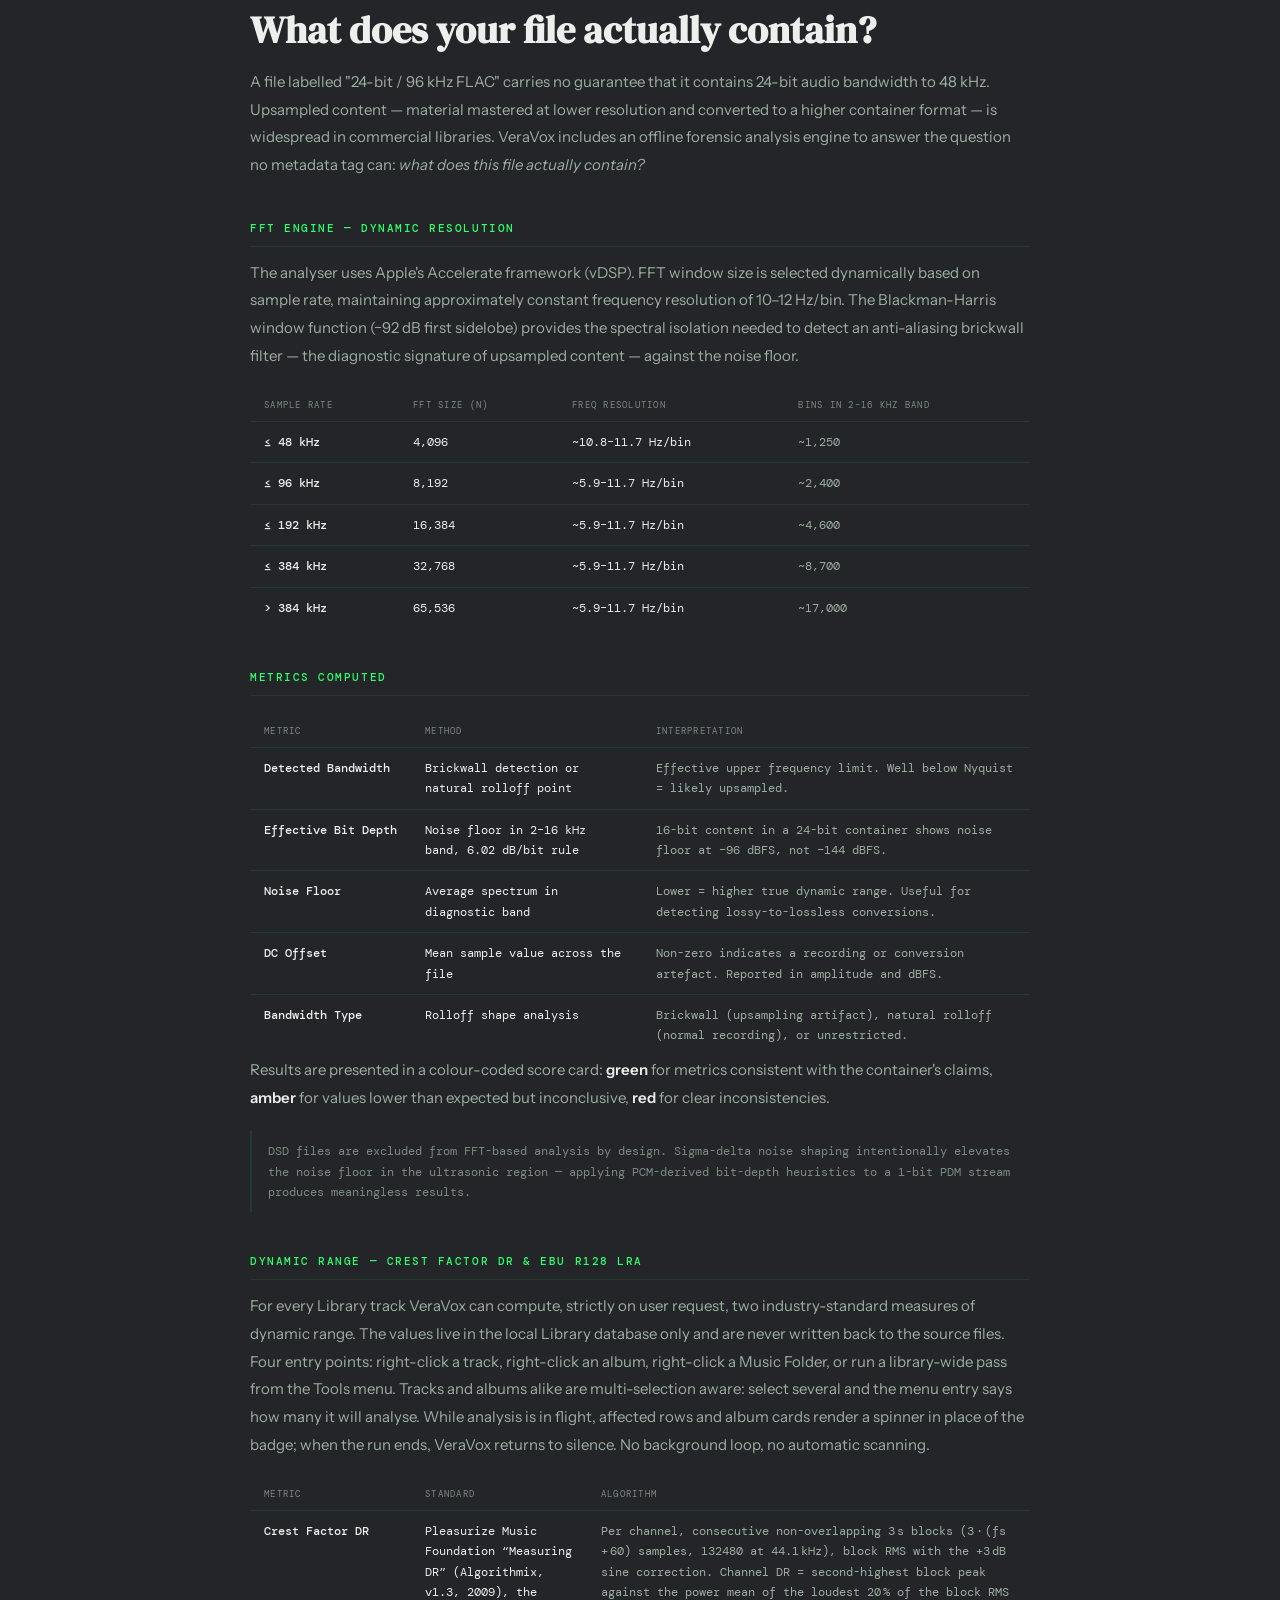
==== commit 115f33b0: "VeraVox 1.5.1 (release)" ====
--- a/VeraVox_Press_Kit.html
+++ b/VeraVox_Press_Kit.html
@@ -15,6 +15,10 @@
 <meta property="og:locale" content="en_US"/>
 <link rel="icon" type="image/png" sizes="96x96" href="favicon-96.png"/>
 <link rel="icon" type="image/png" sizes="192x192" href="favicon-192.png"/>
+  <!-- Site palette and theme: dark (the default) or light, chosen with the
+       switch in the header. theme.js runs before the first paint; see theme.css. -->
+  <link rel="stylesheet" href="theme.css"/>
+  <script src="theme.js"></script>
 <style>
 /* Self-hosted fonts (same .ttf as the main site) so the wordmark+pay-off
    lockup always renders in DM Serif Display and never falls back to Georgia
@@ -27,12 +31,12 @@
 @font-face{font-family:'DM Mono';src:url('Fonts/DMMono-Medium.ttf') format('truetype');font-weight:500;font-style:normal;font-display:swap}
 @font-face{font-family:'Instrument Sans';src:url('Fonts/InstrumentSans-VariableFont_wdth,wght.ttf') format('truetype');font-weight:100 900;font-style:normal;font-display:swap}
 @font-face{font-family:'Instrument Sans';src:url('Fonts/InstrumentSans-Italic-VariableFont_wdth,wght.ttf') format('truetype');font-weight:100 900;font-style:italic;font-display:swap}
-:root{--bg:#0a0d0b;--panel:#0d1310;--panel2:#111a15;--border:rgba(46,255,107,.13);--bdim:rgba(46,255,107,.06);--green:#2EFF6B;--gdim:#15883a;--gbg:rgba(46,255,107,.04);--amber:#FFB21A;--adim:#7a5208;--abg:rgba(255,178,26,.04);--teal:#00BDD4;--red:#FF4444;--text:#e8ede9;--tmid:#8fa893;--tdim:#445a4a;--mono:'DM Mono','Menlo',monospace;--serif:'DM Serif Display',Georgia,serif;--sans:'Instrument Sans',sans-serif;--r:8px}
+:root{/* Colours: theme.css, dark and light. */--mono:'DM Mono','Menlo',monospace;--serif:'DM Serif Display',Georgia,serif;--sans:'Instrument Sans',sans-serif;--r:8px}
 *,*::before,*::after{box-sizing:border-box;margin:0;padding:0}
 html{scroll-behavior:smooth}
-body{background:var(--bg);color:var(--text);font-family:var(--sans);font-size:16px;line-height:1.7;-webkit-font-smoothing:antialiased;overflow-x:hidden}
+body{color:var(--text);font-family:var(--sans);font-size:16px;line-height:1.7;-webkit-font-smoothing:antialiased;overflow-x:hidden}
 body::before{content:'';position:fixed;inset:0;background-image:url("data:image/svg+xml,%3Csvg viewBox='0 0 256 256' xmlns='http://www.w3.org/2000/svg'%3E%3Cfilter id='n'%3E%3CfeTurbulence type='fractalNoise' baseFrequency='0.9' numOctaves='4' stitchTiles='stitch'/%3E%3C/filter%3E%3Crect width='100%25' height='100%25' filter='url(%23n)'/%3E%3C/svg%3E");opacity:.018;pointer-events:none;z-index:0}
-.page{position:relative;z-index:1;max-width:860px;margin:0 auto;padding:0 40px 100px}
+.page{position:relative;z-index:1;max-width:860px;margin:0 auto;padding:0 40px 100px;overflow-wrap:break-word}
 .cover{min-height:100vh;display:flex;flex-direction:column;justify-content:center;align-items:flex-start;padding:80px 0 60px;border-bottom:1px solid var(--bdim)}
 .cover-eyebrow{font-family:var(--mono);font-weight:400;font-size:10px;letter-spacing:.22em;text-transform:uppercase;color:var(--green);display:flex;align-items:center;gap:10px;margin-bottom:28px;opacity:0;animation:fadeUp .7s .1s ease forwards}
 .cover-eyebrow::before{content:'';display:block;width:28px;height:1px;background:var(--gdim)}
@@ -49,13 +53,13 @@
 .meta-item{display:flex;flex-direction:column;gap:3px}
 .meta-val{font-family:var(--mono);font-size:13px;font-weight:500;color:var(--green);letter-spacing:.04em}
 .meta-lbl{font-family:var(--mono);font-size:9px;letter-spacing:.14em;text-transform:uppercase;color:var(--tdim)}
-.cover-specs{margin-top:48px;display:flex;flex-wrap:wrap;border:1px solid var(--bdim);border-radius:var(--r);overflow:hidden;background:rgba(13,19,16,.6);opacity:0;animation:fadeUp .7s .5s ease forwards}
+.cover-specs{margin-top:48px;display:flex;flex-wrap:wrap;border:1px solid var(--bdim);border-radius:var(--r);overflow:hidden;background:rgba(var(--surface-rgb,13,19,16),.6);opacity:0;animation:fadeUp .7s .5s ease forwards}
 .spec-item{padding:14px 22px;border-right:1px solid var(--bdim);display:flex;flex-direction:column;gap:4px;min-width:100px}
 .spec-item:last-child{border-right:none}
-.spec-val{font-family:var(--mono);font-size:13px;font-weight:500;color:var(--green);letter-spacing:.04em;text-shadow:0 0 8px rgba(46,255,107,.5),0 0 20px rgba(46,255,107,.2)}
-.spec-val.amber{color:var(--amber);text-shadow:0 0 8px rgba(255,178,26,.5)}
+.spec-val{font-family:var(--mono);font-size:13px;font-weight:500;color:var(--green);letter-spacing:.04em;text-shadow:0 0 8px rgba(var(--green-rgb,46,255,107),.5),0 0 20px rgba(var(--green-rgb,46,255,107),.2)}
+.spec-val.amber{color:var(--amber);text-shadow:0 0 8px rgba(var(--amber-rgb,255,178,26),.5)}
 .spec-lbl{font-family:var(--mono);font-size:8px;letter-spacing:.14em;text-transform:uppercase;color:var(--tdim)}
-.toc{position:sticky;top:0;z-index:99;background:rgba(10,13,11,.96);backdrop-filter:blur(16px);border-bottom:1px solid var(--bdim);margin:0 -40px}
+.toc{position:sticky;top:0;z-index:99;background:var(--barbg,rgba(10,13,11,.96));backdrop-filter:blur(16px);border-bottom:1px solid var(--bdim);margin:0 -40px}
 .toc-inner{max-width:860px;margin:0 auto;padding:0 40px;display:flex;align-items:center;overflow-x:auto;scrollbar-width:none}
 .toc-inner::-webkit-scrollbar{display:none}
 .toc-brand{font-family:var(--serif);font-size:15px;color:var(--tmid);padding:14px 20px 14px 0;border-right:1px solid var(--bdim);margin-right:16px;white-space:nowrap;flex-shrink:0}
@@ -77,8 +81,8 @@
 .glance-cell{background:var(--panel);padding:22px;transition:background .2s}
 .glance-cell:hover{background:var(--panel2)}
 .gc-icon{font-family:var(--mono);font-size:11px;color:var(--green);background:var(--gbg);border:1px solid var(--border);border-radius:4px;padding:2px 8px;display:inline-block;margin-bottom:10px;letter-spacing:.08em}
-.gc-icon.am{color:var(--amber);background:var(--abg);border-color:rgba(255,178,26,.2)}
-.gc-icon.cy{color:var(--teal);background:rgba(0,189,212,.06);border-color:rgba(0,189,212,.2)}
+.gc-icon.am{color:var(--amber);background:var(--abg);border-color:rgba(var(--amber-rgb,255,178,26),.2)}
+.gc-icon.cy{color:var(--teal);background:rgba(var(--teal-rgb,0,189,212),.06);border-color:rgba(var(--teal-rgb,0,189,212),.2)}
 .gc-title{font-family:var(--mono);font-size:12px;font-weight:500;color:var(--text);margin-bottom:6px}
 .gc-body{font-size:13px;line-height:1.65;color:var(--tmid)}
 .signal-chain{background:var(--panel);border:1px solid var(--border);border-radius:var(--r);padding:28px;font-family:var(--mono);font-size:12px;margin-top:32px}
@@ -87,14 +91,14 @@
 .sc-row{display:flex;align-items:center;margin-bottom:14px}
 .sc-row:last-of-type{margin-bottom:0}
 .sc-node{border:1px solid var(--border);border-radius:5px;padding:6px 11px;background:var(--panel2);text-align:center;white-space:nowrap;flex-shrink:0}
-.sc-node.active{border-color:var(--green);background:rgba(46,255,107,.06);color:var(--green)}
-.sc-node.err{border-color:rgba(255,68,68,.35);color:rgba(255,68,68,.7)}
+.sc-node.active{border-color:var(--green);background:rgba(var(--green-rgb,46,255,107),.06);color:var(--green)}
+.sc-node.err{border-color:rgba(var(--red-rgb,255,68,68),.35);color:rgba(var(--red-rgb,255,68,68),.7)}
 .sc-node .sc-sub{font-size:9px;color:var(--tdim);margin-top:1px}
 .sc-node.active .sc-sub{color:var(--gdim)}
 .sc-arrow{flex:1;height:1px;background:var(--gdim);position:relative;min-width:12px}
 .sc-arrow::after{content:'▶';position:absolute;right:-1px;top:50%;transform:translateY(-50%);font-size:7px;color:var(--gdim)}
-.sc-arrow.bad{background:rgba(255,68,68,.3)}
-.sc-arrow.bad::after{color:rgba(255,68,68,.5)}
+.sc-arrow.bad{background:rgba(var(--red-rgb,255,68,68),.3)}
+.sc-arrow.bad::after{color:rgba(var(--red-rgb,255,68,68),.5)}
 .sc-stats{display:flex;gap:24px;margin-top:20px;padding-top:16px;border-top:1px solid var(--bdim);flex-wrap:wrap}
 .sc-stat{font-size:11px}
 .sc-stat .dim{color:var(--tdim)}
@@ -105,26 +109,26 @@
 .tech-table tr:last-child td{border-bottom:none}
 .tech-table td:first-child{color:var(--text);font-weight:500;white-space:nowrap}
 .tech-table td:last-child{color:var(--tmid)}
-.tech-table tr:hover td{background:rgba(46,255,107,.025)}
-.callout{font-family:var(--mono);font-size:13px;line-height:1.75;color:var(--green);border-left:2px solid var(--gdim);padding:16px 20px;background:rgba(46,255,107,.03);border-radius:0 var(--r) var(--r) 0;margin:28px 0}
+.tech-table tr:hover td{background:rgba(var(--green-rgb,46,255,107),.025)}
+.callout{font-family:var(--mono);font-size:13px;line-height:1.75;color:var(--green);border-left:2px solid var(--gdim);padding:16px 20px;background:rgba(var(--green-rgb,46,255,107),.03);border-radius:0 var(--r) var(--r) 0;margin:28px 0}
 .callout.am{color:var(--amber);border-left-color:var(--adim);background:var(--abg)}
 .note{font-size:12px;line-height:1.7;color:var(--tdim);border-left:2px solid var(--bdim);padding:10px 16px;margin:20px 0;font-family:var(--mono)}
 .format-grid{display:grid;grid-template-columns:1fr 1fr;gap:16px;margin-top:28px}
 .fmt-block{background:var(--panel);border:1px solid var(--bdim);border-radius:var(--r);padding:20px}
 .fmt-head{display:flex;align-items:center;justify-content:space-between;margin-bottom:14px;padding-bottom:10px;border-bottom:1px solid var(--bdim)}
 .fmt-title{font-family:var(--mono);font-size:10px;letter-spacing:.14em;text-transform:uppercase;color:var(--tmid)}
-.fdot{width:6px;height:6px;border-radius:50%;background:var(--green);box-shadow:0 0 5px rgba(46,255,107,.6)}
-.fdot.am{background:var(--amber);box-shadow:0 0 5px rgba(255,178,26,.6)}
-.frow{display:flex;align-items:center;justify-content:space-between;padding:5px 0;border-bottom:1px solid rgba(46,255,107,.04);font-family:var(--mono);font-size:11px}
+.fdot{width:6px;height:6px;border-radius:50%;background:var(--green);box-shadow:0 0 5px rgba(var(--green-rgb,46,255,107),.6)}
+.fdot.am{background:var(--amber);box-shadow:0 0 5px rgba(var(--amber-rgb,255,178,26),.6)}
+.frow{display:flex;align-items:center;justify-content:space-between;padding:5px 0;border-bottom:1px solid rgba(var(--green-rgb,46,255,107),.04);font-family:var(--mono);font-size:11px}
 .frow:last-child{border-bottom:none}
 .fext{color:var(--text);font-weight:500}
 .fspec{color:var(--tdim);font-size:10px}
 .feat-list{list-style:none;margin-top:24px;display:flex;flex-direction:column}
 .feat-item{display:flex;align-items:flex-start;gap:14px;padding:14px 0;border-bottom:1px solid var(--bdim)}
 .feat-item:last-child{border-bottom:none}
-.feat-dot{width:6px;height:6px;border-radius:50%;background:var(--green);box-shadow:0 0 6px rgba(46,255,107,.6);margin-top:8px;flex-shrink:0}
-.feat-dot.am{background:var(--amber);box-shadow:0 0 6px rgba(255,178,26,.6)}
-.feat-dot.cy{background:var(--teal);box-shadow:0 0 6px rgba(0,189,212,.6)}
+.feat-dot{width:6px;height:6px;border-radius:50%;background:var(--green);box-shadow:0 0 6px rgba(var(--green-rgb,46,255,107),.6);margin-top:8px;flex-shrink:0}
+.feat-dot.am{background:var(--amber);box-shadow:0 0 6px rgba(var(--amber-rgb,255,178,26),.6)}
+.feat-dot.cy{background:var(--teal);box-shadow:0 0 6px rgba(var(--teal-rgb,0,189,212),.6)}
 .feat-title{font-family:var(--mono);font-size:12px;font-weight:500;color:var(--text);margin-bottom:3px}
 .feat-desc{font-size:13px;line-height:1.65;color:var(--tmid)}
 .rate-grid{display:grid;grid-template-columns:repeat(auto-fill,minmax(180px,1fr));gap:2px;background:var(--bdim);border:1px solid var(--bdim);border-radius:var(--r);overflow:hidden;margin-top:24px}
@@ -143,17 +147,17 @@
 .ib-row:last-child{border-bottom:none}
 .ib-key{color:var(--tmid)}
 .ib-val{color:var(--text);font-weight:500;text-align:right}
-.pricing-card{max-width:460px;background:var(--panel);border:1px solid var(--border);border-radius:12px;overflow:hidden;margin:32px auto 0;box-shadow:0 0 60px rgba(46,255,107,.05)}
-.pricing-hdr{padding:28px 32px 22px;border-bottom:1px solid var(--bdim);background:linear-gradient(160deg,rgba(46,255,107,.04) 0%,transparent 100%);text-align:center}
+.pricing-card{max-width:460px;background:var(--panel);border:1px solid var(--border);border-radius:12px;overflow:hidden;margin:32px auto 0;box-shadow:0 0 60px rgba(var(--green-rgb,46,255,107),.05)}
+.pricing-hdr{padding:28px 32px 22px;border-bottom:1px solid var(--bdim);background:linear-gradient(160deg,rgba(var(--green-rgb,46,255,107),.04) 0%,transparent 100%);text-align:center}
 .pricing-name{font-family:var(--serif);font-size:24px;color:var(--text);margin-bottom:14px}
 .pricing-num{display:flex;align-items:baseline;gap:4px;justify-content:center;margin-bottom:4px}
 .pricing-cur{font-family:var(--mono);font-size:18px;color:var(--gdim);align-self:flex-start;margin-top:8px}
-.pricing-amt{font-family:var(--mono);font-size:52px;font-weight:500;color:var(--green);letter-spacing:-.02em;text-shadow:0 0 20px rgba(46,255,107,.3)}
+.pricing-amt{font-family:var(--mono);font-size:52px;font-weight:500;color:var(--green);letter-spacing:-.02em;text-shadow:0 0 20px rgba(var(--green-rgb,46,255,107),.3)}
 .pricing-cycle{font-family:var(--mono);font-size:11px;color:var(--tdim)}
-.pricing-trial{display:inline-flex;align-items:center;gap:6px;font-family:var(--mono);font-size:11px;color:var(--amber);background:rgba(255,178,26,.07);border:1px solid rgba(255,178,26,.18);padding:5px 14px;border-radius:20px;margin-top:14px}
+.pricing-trial{display:inline-flex;align-items:center;gap:6px;font-family:var(--mono);font-size:11px;color:var(--amber);background:rgba(var(--amber-rgb,255,178,26),.07);border:1px solid rgba(var(--amber-rgb,255,178,26),.18);padding:5px 14px;border-radius:20px;margin-top:14px}
 .pricing-feats{padding:22px 32px}
 .pf{display:flex;align-items:flex-start;gap:10px;padding:6px 0;font-size:13px;color:var(--tmid)}
-.pch{width:14px;height:14px;border-radius:50%;background:rgba(46,255,107,.1);border:1px solid rgba(46,255,107,.22);display:flex;align-items:center;justify-content:center;flex-shrink:0;margin-top:2px;font-size:8px;color:var(--green)}
+.pch{width:14px;height:14px;border-radius:50%;background:rgba(var(--green-rgb,46,255,107),.1);border:1px solid rgba(var(--green-rgb,46,255,107),.22);display:flex;align-items:center;justify-content:center;flex-shrink:0;margin-top:2px;font-size:8px;color:var(--green)}
 .pricing-note{padding:0 32px 24px;font-family:var(--mono);font-size:10px;color:var(--tdim);text-align:center;line-height:1.6}
 .chip{display:inline-block;font-family:var(--mono);font-size:9px;letter-spacing:.1em;text-transform:uppercase;padding:2px 8px;border-radius:3px;border:1px solid var(--border);background:var(--gbg);color:var(--green);margin:0 2px}
 .doc-footer{padding:48px 0 0;border-top:1px solid var(--bdim);display:flex;justify-content:space-between;align-items:flex-end;flex-wrap:wrap;gap:16px}
@@ -197,15 +201,14 @@
 
 }
 
-
 /* ── SITE CHROME ──────────────────────────────────────────────────────────
    Header, mobile menu and footer identical to every other secondary page,
    lifted verbatim from privacy.html. Scoped as `body > nav` upstream, so the
    .toc rail nested inside .page is untouched. The three offsets below make
    room for the 60px fixed bar. */
-body > nav{position:fixed;top:0;left:0;right:0;z-index:9998;padding:0 32px;height:60px;display:flex;align-items:center;justify-content:space-between;background:rgba(14,16,18,.95);backdrop-filter:blur(20px) saturate(1.4);-webkit-backdrop-filter:blur(20px) saturate(1.4);border-bottom:1px solid var(--bdim)}
+body > nav{position:fixed;top:0;left:0;right:0;z-index:9998;padding:0 32px;height:60px;display:flex;align-items:center;justify-content:space-between;background:var(--navbg,rgba(14,16,18,.95));backdrop-filter:blur(20px) saturate(1.4);-webkit-backdrop-filter:blur(20px) saturate(1.4);border-bottom:1px solid var(--bdim)}
 .nav-logo{display:flex;align-items:center;gap:10px;text-decoration:none}
-.nav-icon{width:28px;height:28px;border-radius:7px;overflow:hidden;flex-shrink:0;box-shadow:0 0 10px rgba(255,178,26,.2)}
+.nav-icon{width:28px;height:28px;border-radius:7px;overflow:hidden;flex-shrink:0;box-shadow:0 0 10px rgba(var(--amber-rgb,255,178,26),.2)}
 .nav-icon img{width:100%;height:100%;display:block}
 .nav-wm{font-family:var(--serif);font-size:20px;color:var(--text);font-weight:400;font-synthesis-weight:none}
 .nav-wm em{font-style:italic;color:var(--green)}
@@ -214,21 +217,21 @@
 .nav-links a{font-size:13px;font-weight:500;color:var(--tmid);text-decoration:none;transition:color .2s}
 .nav-links a:hover{color:var(--text)}
 .nav-links a.active{color:var(--green)}
-.nav-cta{font-family:var(--mono)!important;font-size:12px!important;color:var(--green)!important;border:1px solid var(--border)!important;padding:6px 16px!important;border-radius:4px!important;background:var(--gbg,rgba(46,255,107,.04))!important;transition:background .2s,box-shadow .2s!important}
-.nav-cta:hover{background:rgba(46,255,107,.10)!important;box-shadow:0 0 12px rgba(46,255,107,.15)!important}
+.nav-cta{font-family:var(--mono)!important;font-size:12px!important;color:var(--green)!important;border:1px solid var(--border)!important;padding:6px 16px!important;border-radius:4px!important;background:var(--gbg,rgba(var(--green-rgb,46,255,107),.04))!important;transition:background .2s,box-shadow .2s!important}
+.nav-cta:hover{background:rgba(var(--green-rgb,46,255,107),.10)!important;box-shadow:0 0 12px rgba(var(--green-rgb,46,255,107),.15)!important}
 .nav-ham{display:none;flex-direction:column;justify-content:center;align-items:center;gap:5px;width:36px;height:36px;background:none;border:none;cursor:pointer;padding:4px;border-radius:6px}
 .nav-ham span{display:block;width:20px;height:1.5px;background:var(--tmid);border-radius:2px;transition:transform .25s,opacity .2s,background .2s;transform-origin:center}
 .nav-ham:hover span{background:var(--text)}
 .nav-ham.open span:nth-child(1){transform:translateY(6.5px) rotate(45deg)}
 .nav-ham.open span:nth-child(2){opacity:0}
 .nav-ham.open span:nth-child(3){transform:translateY(-6.5px) rotate(-45deg)}
-#mobile-menu{position:fixed;top:60px;left:0;right:0;background:#0e1012;border-bottom:1px solid var(--border);z-index:9999;transform:translateY(-8px);opacity:0;pointer-events:none;transition:transform .28s cubic-bezier(.25,.46,.45,.94),opacity .25s ease}
+#mobile-menu{position:fixed;top:60px;left:0;right:0;background:var(--menubg,#0e1012);border-bottom:1px solid var(--border);z-index:9999;transform:translateY(-8px);opacity:0;pointer-events:none;transition:transform .28s cubic-bezier(.25,.46,.45,.94),opacity .25s ease}
 #mobile-menu.open{transform:translateY(0);opacity:1;pointer-events:all}
 #mobile-menu ul{list-style:none;padding:8px 0 4px;margin:0}
-#mobile-menu ul li a{display:block;padding:15px 24px;font-size:16px;font-weight:500;color:var(--tmid);text-decoration:none;border-bottom:1px solid rgba(255,255,255,.04);-webkit-tap-highlight-color:rgba(46,255,107,.08);transition:color .15s,background .15s}
-#mobile-menu ul li a:active{color:var(--text);background:rgba(46,255,107,.05)}
-#mobile-menu .mm-cta{display:block;margin:12px 20px 20px;font-family:var(--mono);font-size:13px;color:var(--green);text-decoration:none;border:1px solid var(--border);padding:12px 20px;border-radius:6px;background:var(--gbg,rgba(46,255,107,.04));text-align:center;-webkit-tap-highlight-color:rgba(46,255,107,.1);transition:background .15s}
-#mobile-menu .mm-cta:active{background:rgba(46,255,107,.1)}
+#mobile-menu ul li a{display:block;padding:15px 24px;font-size:16px;font-weight:500;color:var(--tmid);text-decoration:none;border-bottom:1px solid rgba(var(--ink-rgb,255,255,255),.04);-webkit-tap-highlight-color:rgba(var(--green-rgb,46,255,107),.08);transition:color .15s,background .15s}
+#mobile-menu ul li a:active{color:var(--text);background:rgba(var(--green-rgb,46,255,107),.05)}
+#mobile-menu .mm-cta{display:block;margin:12px 20px 20px;font-family:var(--mono);font-size:13px;color:var(--green);text-decoration:none;border:1px solid var(--border);padding:12px 20px;border-radius:6px;background:var(--gbg,rgba(var(--green-rgb,46,255,107),.04));text-align:center;-webkit-tap-highlight-color:rgba(var(--green-rgb,46,255,107),.1);transition:background .15s}
+#mobile-menu .mm-cta:active{background:rgba(var(--green-rgb,46,255,107),.1)}
 #nav-overlay{display:none;position:fixed;inset:0;background:rgba(0,0,0,.5);z-index:9998;opacity:0;transition:opacity .25s ease}
 #nav-overlay.open{display:block;opacity:1}
 footer{
@@ -248,14 +251,7 @@
 .foot-links a:hover{color:var(--tmid)}
 @media(max-width:600px){
       nav{padding:0 20px}}
-@media(max-width:560px){.nav-ham{display:flex}.nav-links{display:none!important}}
-/* Same scrollbar as every other page. The 14px width is also why this page
-   used to measure 14px wider than its siblings: it had no styled bar. */
-::-webkit-scrollbar{width:14px;background:transparent}
-::-webkit-scrollbar-track{background:transparent}
-::-webkit-scrollbar-thumb{background:var(--gdim);border-radius:7px;border:5px solid transparent;background-clip:padding-box;min-height:30px;transition:background .4s ease-out,border-width .4s ease-out}
-::-webkit-scrollbar-thumb:hover{background:var(--green);border:3px solid transparent;background-clip:padding-box}
-::-webkit-scrollbar-thumb:active{background:var(--green);border:2px solid transparent;background-clip:padding-box}
+@media(max-width:920px){.nav-ham{display:flex}.nav-links{display:none!important}}
 
 /* offsets for the fixed bar */
 .page{padding-top:60px}
@@ -283,6 +279,10 @@
     <li><a href="https://veravox.audio/#pricing">Pricing</a></li>
     <li><a href="https://veravox.audio/#pricing" class="nav-cta">Download VeraVox</a></li>
   </ul>
+  <button type="button" class="theme-switch" aria-label="Switch to light theme" title="Switch to light theme">
+    <svg class="ts-sun" viewBox="0 0 24 24" aria-hidden="true"><circle cx="12" cy="12" r="4.6" fill="currentColor"/><path d="M12 1.8v2.6M12 19.6v2.6M1.8 12h2.6M19.6 12h2.6M4.8 4.8l1.8 1.8M17.4 17.4l1.8 1.8M4.8 19.2l1.8-1.8M17.4 6.6l1.8-1.8" stroke="currentColor" stroke-width="2.1" stroke-linecap="round"/></svg>
+    <svg class="ts-moon" viewBox="0 0 24 24" aria-hidden="true"><path d="M21 14.6A9 9 0 1 1 9.4 3a7.2 7.2 0 0 0 11.6 11.6z" fill="currentColor"/></svg>
+  </button>
   <button class="nav-ham" id="nav-ham" aria-label="Menu" aria-expanded="false">
     <span></span><span></span><span></span>
   </button>
@@ -613,7 +613,7 @@
     <tr><th>Metric</th><th>Standard</th><th>Algorithm</th></tr>
     <tr><td>Crest Factor DR</td><td>Pleasurize Music Foundation &ldquo;Measuring DR&rdquo; (Algorithmix, v1.3, 2009), the procedure of the TT DR Offline Meter and of the DR Database</td><td>Per channel, consecutive non-overlapping 3&thinsp;s blocks (3&thinsp;&middot;&thinsp;(fs&thinsp;+&thinsp;60) samples, 132480 at 44.1&thinsp;kHz), block RMS with the +3&thinsp;dB sine correction. Channel DR = second-highest block peak against the power mean of the loudest 20&thinsp;% of the block RMS values; track DR = mean of the channel DRs, rounded to a single integer in dB (&ldquo;DR12&rdquo;, &ldquo;DR8&rdquo;). Certified against the community&rsquo;s DR logs on a 366-track corpus (19 September 2026).</td></tr>
     <tr><td>RMS</td><td>The &ldquo;RMS&rdquo; column of the community DR logs</td><td>Power mean of every 3&thinsp;s block RMS of every channel (sine correction included, the trailing partial block among them), in dBFS; verified against 363 community log rows within 0.02&thinsp;dB.</td></tr>
-    <tr><td>Album report</td><td>Export per album</td><td>PDF (wordmark, cover, album and format, album DR as the rounded average of the track values with min and max, average LRA / LUFS-I / RMS, highest peak, a bar per track in the three DR bands, full table, notes) or the classic tabular text log; proposed as <code>VeraVox_DR_&lt;album&gt;</code> in the album&rsquo;s folder, where the Booklet viewer opens it.</td></tr>
+    <tr><td>Album report</td><td>Export per album, or for a selection of albums</td><td>PDF (wordmark, cover, album and format, album DR as the rounded average of the track values with min and max, average LRA / LUFS-I / RMS, highest peak, a bar per track in the three DR bands, full table, notes) or the classic tabular text log; proposed as <code>VeraVox_DR_&lt;album&gt;</code> in the album&rsquo;s folder, where the Booklet viewer opens it. A selection writes each report in its album&rsquo;s folder or all in one folder, analyses tracks never analysed first, and runs in the background (pages drawn off the main thread, files written on a queue of their own); exporting again resumes, keeping reports newer than their album&rsquo;s analysis.</td></tr>
     <tr><td>R128 LRA</td><td>EBU Tech 3342 (Loudness Range)</td><td>ITU-R BS.1770-4 K-weighted pipeline. 3 s short-term loudness blocks at 100 ms hop, absolute gate at &minus;70 LUFS, relative gate at &minus;20 LU below the abs-gated mean. LRA = p95 &minus; p10 of the surviving blocks, in Loudness Units.</td></tr>
     <tr><td>LUFS-I (integrated)</td><td>ITU-R BS.1770-4</td><td>Same K-weighted pipeline, 400 ms momentary blocks with 75&thinsp;% overlap, cascaded gating (&minus;70 LUFS absolute, &minus;10 LU relative). Persisted alongside DR and LRA and surfaced in the Track Info panel.</td></tr>
     <tr><td>Sample Peak</td><td>File peak in dBFS</td><td>Largest absolute sample value, reported in dBFS. True Peak (BS.1770-4 Annex 2, 4&times; polyphase oversampling) not yet measured.</td></tr>
@@ -777,7 +777,7 @@
     <tr><th>Feature</th><th>Description</th></tr>
     <tr><td>Now Playing</td><td>Full-size artwork, track info, format badge (DSD128, FLAC 24/96, etc.) carrying the same coloured Signal Path LED as the desktop while a track plays, with the full chain from source file to output device one tap away, seek bar, and transport controls: shuffle, previous, stop, play/pause, next, repeat.</td></tr>
     <tr><td>Queue</td><td>Browse the current queue, tap any track to play it, swipe to remove, or clear the entire queue.</td></tr>
-    <tr><td>Library</td><td>Nine sub-tabs — Albums (cover art grid), Artists (alphabetical list), Tracks (flat track list), Genres, Composers, Tags, Folders, Playlists, Smart — with a persistent search bar that filters the active view in place, mirroring the desktop Library FTS5 behaviour. Tap an album to see its tracks. Tap an artist to open a grid of that artist's albums with cover art (mirroring the desktop Artist view), then drill in or use Play All / Add to Queue for the artist's entire discography. The Folders tab browses the on-disk folder structure to any depth, mirroring the desktop Folder View. A status line at the foot of the list states how many albums and tracks the sub-tab lists and how long they play, the desktop's own Library status line.</td></tr>
+    <tr><td>Library</td><td>Nine sub-tabs — Albums (cover art grid), Artists (alphabetical list), Tracks (flat track list), Genres, Composers, Tags, Folders, Playlists, Smart — with a persistent search bar that filters the active view in place, mirroring the desktop Library FTS5 behaviour. Tap an album to see its tracks. Tap an artist to open a grid of that artist's albums with cover art (mirroring the desktop Artist view), then drill in or use Play All / Add to Queue for the tracks it lists, the whole discography unless a filter narrows it. The Folders tab browses the on-disk folder structure to any depth, mirroring the desktop Folder View. A status line at the foot of the list states how many albums and tracks the sub-tab lists and how long they play, the desktop's own Library status line.</td></tr>
     <tr><td>Device Select</td><td>See all audio output devices in the Settings tab, each with its tier LED and label (Exclusive Ready, Shared Output, Lossy) as in the desktop picker. Tap to switch the active device.</td></tr>
   </table>
   </div>
@@ -870,13 +870,13 @@
 <section id="tuneshine">
   <div class="sec-eyebrow">Partner Integration</div>
   <h2 class="sec-h">The cover you own, on a display across the room.</h2>
-  <p class="body">Tuneshine&reg; is an LED display in a wooden case, made by Tobias Butler, that shows the album art of what is playing. VeraVox drives it directly over the local network, and it is the first hardware integration built against Tuneshine&rsquo;s own HTTP API rather than through a music service.</p>
+  <p class="body">Tuneshine&reg; is an LED display in a wooden case, made by Tobias Butler, that shows the album art of what is playing. VeraVox drives it directly over the local network, through Tuneshine&rsquo;s own HTTP API rather than through a music service.</p>
   <p class="body">That distinction is the point. The display&rsquo;s built-in integrations identify music by looking it up online, which serves the mainstream catalogue and quietly fails for a self-made rip, a limited pressing, or a recording no database has catalogued. VeraVox sends the artwork <strong>embedded in the listener&rsquo;s own file</strong>, so what appears on the display is the cover that shipped with the music.</p>
   <div class="table-scroll">
   <table class="tech-table">
     <tr><th>Aspect</th><th>Detail</th></tr>
     <tr><td>Discovery</td><td>VeraVox browses for displays on the local network and lists what it finds; an address can also be entered by hand. The resolved <span class="chip">.local</span> name is stored rather than a numeric address, so the link survives a DHCP reassignment.</td></tr>
-    <tr><td>What is sent</td><td>On each track change: the track's cover as VeraVox shows it (the embedded art, a folder image, or the cover the listener chose for the album or the disc) resized to roughly 256 px, plus title, artist and album. On stop, VeraVox clears its own override and the display returns to its idle image. A track with no cover sends no image; VeraVox never invents artwork.</td></tr>
+    <tr><td>What is sent</td><td>On each track change: the track's cover as VeraVox shows it (the embedded art, a folder image, or the cover the listener chose for the album or the disc) resized to roughly 256 px, plus title, artist, album and the name of the output device. On stop, and when VeraVox quits, it clears its own override and the display returns to its idle image. A track with no cover sends no image; VeraVox never invents artwork.</td></tr>
     <tr><td>Where it runs</td><td>Entirely on the local network. No account, no cloud service, no internet connection. The integration is off by default and inert until a display is named.</td></tr>
     <tr><td>Cost to playback</td><td>None. It sits outside the real-time audio path: one image resize and one small HTTP request per track change, on the same track-change signal the Web Remote and the system Now Playing panel already observe.</td></tr>
   </table>
--- a/theme.css
+++ b/theme.css
@@ -0,0 +1,161 @@
+/* ============================================================================
+   VeraVox site theme: the palette of every page, dark and light, the window
+   material the pages are drawn on, and the switch in the site header.
+
+   Both themes come from the app's own window (VXWindowMaterial in
+   DesignTokens.swift). Dark is the anthracite its glass shows, with the two
+   coloured reflections it draws over it; light is the app's light reading
+   surface, with its own two reflections. The accents are the app's
+   instruments: the phosphor green and amber on dark, a darker green and
+   amber that hold their contrast on light. Dark is the default; theme.js
+   puts data-theme="light" on <html> before the first paint when the reader
+   chooses light.
+
+   Every page takes its colours from here. The translucent tints are written
+   as rgba(var(--green-rgb,46,255,107),a) and a few surfaces as
+   var(--sheet,#0a0f0c): the fallback is the colour the page had before this
+   file existed, and only shows if the file fails to load.
+   ========================================================================= */
+
+/* ── Dark, the default; also the palette of anything marked .stays-dark
+      (an instrument display) when the page is light. ─────────────────────── */
+:root,
+:root[data-theme="light"] .stays-dark{
+  color-scheme:dark;
+  --bg:#242529;
+  /* Opaque, like the app's content areas: the grids draw their lines as the
+     background showing between cells, which a translucent cell would tint. */
+  --panel:#2C2D31;--panel2:#33343A;--panel3:#1F2023;
+  --border:rgba(46,255,107,.16);--bdim:rgba(46,255,107,.09);
+  --green:#2EFF6B;--gdim:#24A24C;--gbg:rgba(46,255,107,.05);
+  --amber:#FFB21A;--adim:#8A5E10;--abg:rgba(255,178,26,.07);
+  --yellow:#E8D46A;--ybg:rgba(232,212,106,.07);
+  --red:#FF3832;--teal:#00BDD4;--purple:#C380FF;
+  --text:#ECEFEC;--tbody:#C3CBC5;--tmid:#9DAEA1;--tdim:#7B8B80;
+  --codebg:rgba(46,255,107,.07);--stripe:rgba(255,255,255,.025);
+  --hover:rgba(46,255,107,.09);--glow:rgba(46,255,107,.14);
+  --markbg:rgba(46,255,107,.24);--barbg:rgba(34,35,39,.9);
+  /* The header, and the menu that drops from it on a phone: nearly opaque,
+     since it covers the page rather than the empty band above it. */
+  --navbg:rgba(32,33,37,.84);--menubg:rgba(32,33,37,.96);
+  /* Text on a solid green fill: black on the neon green, white on the dark one. */
+  --on-green:#000;
+  /* Opaque surfaces: drawers and dialogs (sheet), the recessed boxes inside
+     them (well), form fields (field), the image viewer (viewer). */
+  --sheet:#2A2B2F;--well:rgba(0,0,0,.2);--field:rgba(0,0,0,.24);--viewer:rgba(22,23,26,.96);
+  /* The app's Signal Path LED colours, as text on the page. */
+  --led-green:rgba(46,255,107,.9);--led-yellow:#f5c542;--led-teal:#26D99E;
+  --led-blue:#4dabf7;--led-lightblue:#66bfff;--led-red:#ff4444;
+  /* Channels of the translucent tints. Ink is what is written in the colour
+     of the text (hairlines, faint fills), surface the colour of the page. */
+  --green-rgb:46,255,107;--amber-rgb:255,178,26;--teal-rgb:0,189,212;
+  --red-rgb:255,56,50;--purple-rgb:150,80,255;
+  --ink-rgb:255,255,255;--surface-rgb:36,37,41;--text-rgb:236,239,236;
+  /* The hot core of the home's oscilloscope beam. */
+  --beam-core-rgb:214,255,228;
+  /* The window: the anthracite the app's glass shows (measured on macOS 26
+     and taken a step darker, towards the more tinted glass macOS 27 draws
+     by default), and its reflections: the Mac's accent colour (blue unless
+     the user chose another) top left, purple bottom right. */
+  --mat-base:linear-gradient(135deg,#26272B 0%,#252529 50%,#212226 100%);
+  --mat-r1:rgba(10,132,255,.20);
+  --mat-r2:rgba(191,90,242,.15);
+}
+
+/* ── Light ─────────────────────────────────────────────────────────────── */
+:root[data-theme="light"]{
+  color-scheme:light;
+  --bg:#EFF1F7;
+  --panel:rgba(255,255,255,.72);--panel2:#ffffff;--panel3:rgba(255,255,255,.6);
+  --border:rgba(11,122,52,.24);--bdim:rgba(30,40,60,.11);
+  --green:#0B7A34;--gdim:#2E9C55;--gbg:rgba(11,122,52,.07);
+  --amber:#A35400;--adim:#D9A35A;--abg:rgba(255,149,0,.10);
+  --yellow:#7A5E00;--ybg:rgba(255,204,0,.16);
+  --red:#C62828;--teal:#00798A;--purple:#7A3FD0;
+  --text:#1B1E1C;--tbody:#2B302D;--tmid:#5A625C;--tdim:#8B928C;
+  --codebg:rgba(30,40,60,.06);--stripe:rgba(30,40,60,.025);
+  --hover:rgba(11,122,52,.09);--glow:rgba(11,122,52,.12);
+  --markbg:rgba(255,214,10,.45);--barbg:rgba(240,242,248,.9);
+  --navbg:rgba(240,242,248,.84);--menubg:rgba(240,242,248,.96);
+  --on-green:#fff;
+  --sheet:#F7F8FB;--well:rgba(30,40,60,.045);--field:#fff;--viewer:rgba(240,242,248,.96);
+  /* The LEDs glow on dark; on a light page the same hues need more weight. */
+  --led-green:#0B7A34;--led-yellow:#8A6A00;--led-teal:#0A8660;
+  --led-blue:#1A62B0;--led-lightblue:#2F7FC0;--led-red:#C62828;
+  --green-rgb:11,122,52;--amber-rgb:255,149,0;--teal-rgb:0,121,138;
+  --red-rgb:198,40,40;--purple-rgb:110,60,200;
+  --ink-rgb:30,40,60;--surface-rgb:246,247,251;--text-rgb:27,30,28;
+  --beam-core-rgb:11,122,52;
+  /* The app's light solid surface, with its reflections: the accent colour
+     top left and blue bottom right. */
+  --mat-base:linear-gradient(135deg,#EDF0F7 0%,#F2EDF7 50%,#F0F2FA 100%);
+  --mat-r1:rgba(0,122,255,.20);
+  --mat-r2:rgba(0,122,255,.12);
+}
+
+/* ── The window material, behind every page ───────────────────────────────
+   The base on the root, fixed to the viewport like the app's is to its
+   window (iOS ignores a fixed background and lets it scroll, which on a
+   gradient this faint does not show). The two reflections on a layer of
+   their own, a little larger than the screen, that turns and breathes very
+   slowly: a transform, so the compositor moves it without repainting. */
+html{background-color:var(--bg);background-image:var(--mat-base);background-attachment:fixed}
+html::before{
+  content:'';position:fixed;inset:-10vmax;z-index:-1;pointer-events:none;
+  background:
+    radial-gradient(circle at calc(10vmax + 29vw) calc(10vmax + 22vh),var(--mat-r1) 0,var(--mat-r1) 6vmax,transparent 36vmax),
+    radial-gradient(circle at calc(10vmax + 79vw) calc(10vmax + 85vh),var(--mat-r2) 0,var(--mat-r2) 7vmax,transparent 42vmax);
+  animation:vv-reflections 34s ease-in-out infinite alternate;
+  will-change:transform;
+}
+@keyframes vv-reflections{
+  0%  {transform:rotate(0deg) scale(1)}
+  50% {transform:rotate(4deg) scale(1.04) translate(1.5vmax,-1vmax)}
+  100%{transform:rotate(-3deg) scale(.99) translate(-1vmax,1.5vmax)}
+}
+@media (prefers-reduced-motion:reduce){html::before{animation:none}}
+
+/* The header's drop-down menu is the same glass as the header. */
+#mobile-menu{backdrop-filter:blur(20px) saturate(1.4);-webkit-backdrop-filter:blur(20px) saturate(1.4)}
+
+/* Neon glows are a dark-room effect: on a light page they only blur the text. */
+:root[data-theme="light"] body *{text-shadow:none}
+
+/* Drawings that name the brand colours in their attributes (the icons of the
+   home and of its drawer) take the brand colours of the theme they are in. */
+[stroke="#2EFF6B" i]{stroke:var(--green)}
+[fill="#2EFF6B" i]{fill:var(--green)}
+[stroke="#FFB21A" i]{stroke:var(--amber)}
+[fill="#FFB21A" i]{fill:var(--amber)}
+
+/* Swapping every colour at once reads as one change. The hover transitions
+   the pages declare would otherwise fade some colours and snap the rest. */
+.theme-swap *,
+.theme-swap *::before,
+.theme-swap *::after{transition:none!important}
+
+/* ── The switch ─────────────────────────────────────────────────────────────
+   The app's own convention (its toolbar's sun and moon): the icon shows the
+   appearance a click switches to, a sun on the dark site and a moon on the
+   light one. One per page, in the header, visible at every width: after the
+   links on a wide screen, next to the menu button on a phone. The links take
+   the free space, so on a wide screen the switch sits right after them; when
+   the phone layout hides them, its own auto margin pushes it to the right. */
+body > nav .nav-links{flex:1 1 auto;justify-content:flex-end;margin-right:14px}
+.theme-switch{
+  appearance:none;-webkit-appearance:none;
+  flex-shrink:0;width:34px;height:34px;margin:0 0 0 auto;padding:0;
+  display:flex;align-items:center;justify-content:center;
+  background:none;border:0;border-radius:8px;cursor:pointer;
+  color:var(--tmid);-webkit-tap-highlight-color:transparent;
+  transition:color .2s,background .2s;
+}
+.theme-switch:hover{color:var(--text);background:rgba(var(--ink-rgb),.06)}
+.theme-switch:focus-visible{outline:2px solid var(--gdim);outline-offset:1px}
+.theme-switch svg{width:17px;height:17px;display:block}
+.theme-switch + .nav-ham{margin-left:4px}
+/* Drawn from the attribute on <html>, set before the first paint, so the
+   right icon is there from the first frame. */
+.ts-moon{display:none!important}
+:root[data-theme="light"] .ts-sun{display:none!important}
+:root[data-theme="light"] .ts-moon{display:block!important}
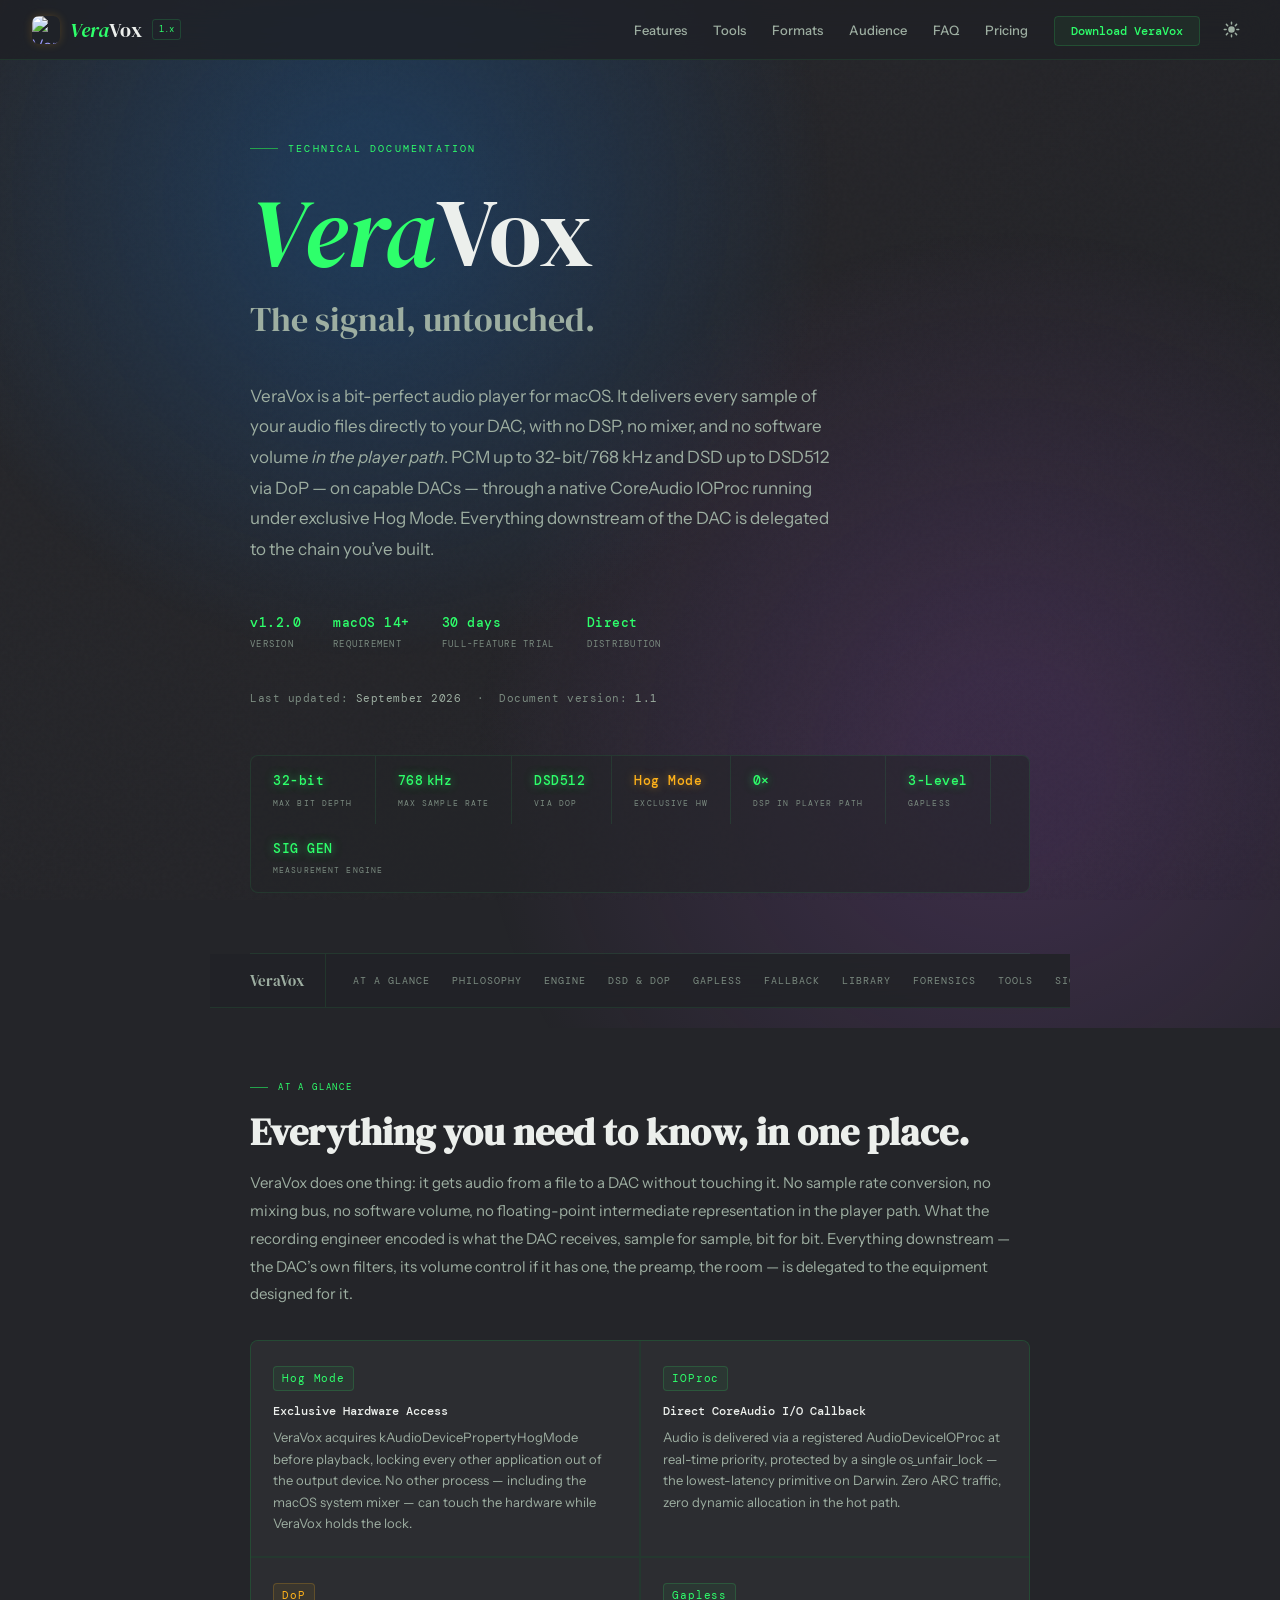
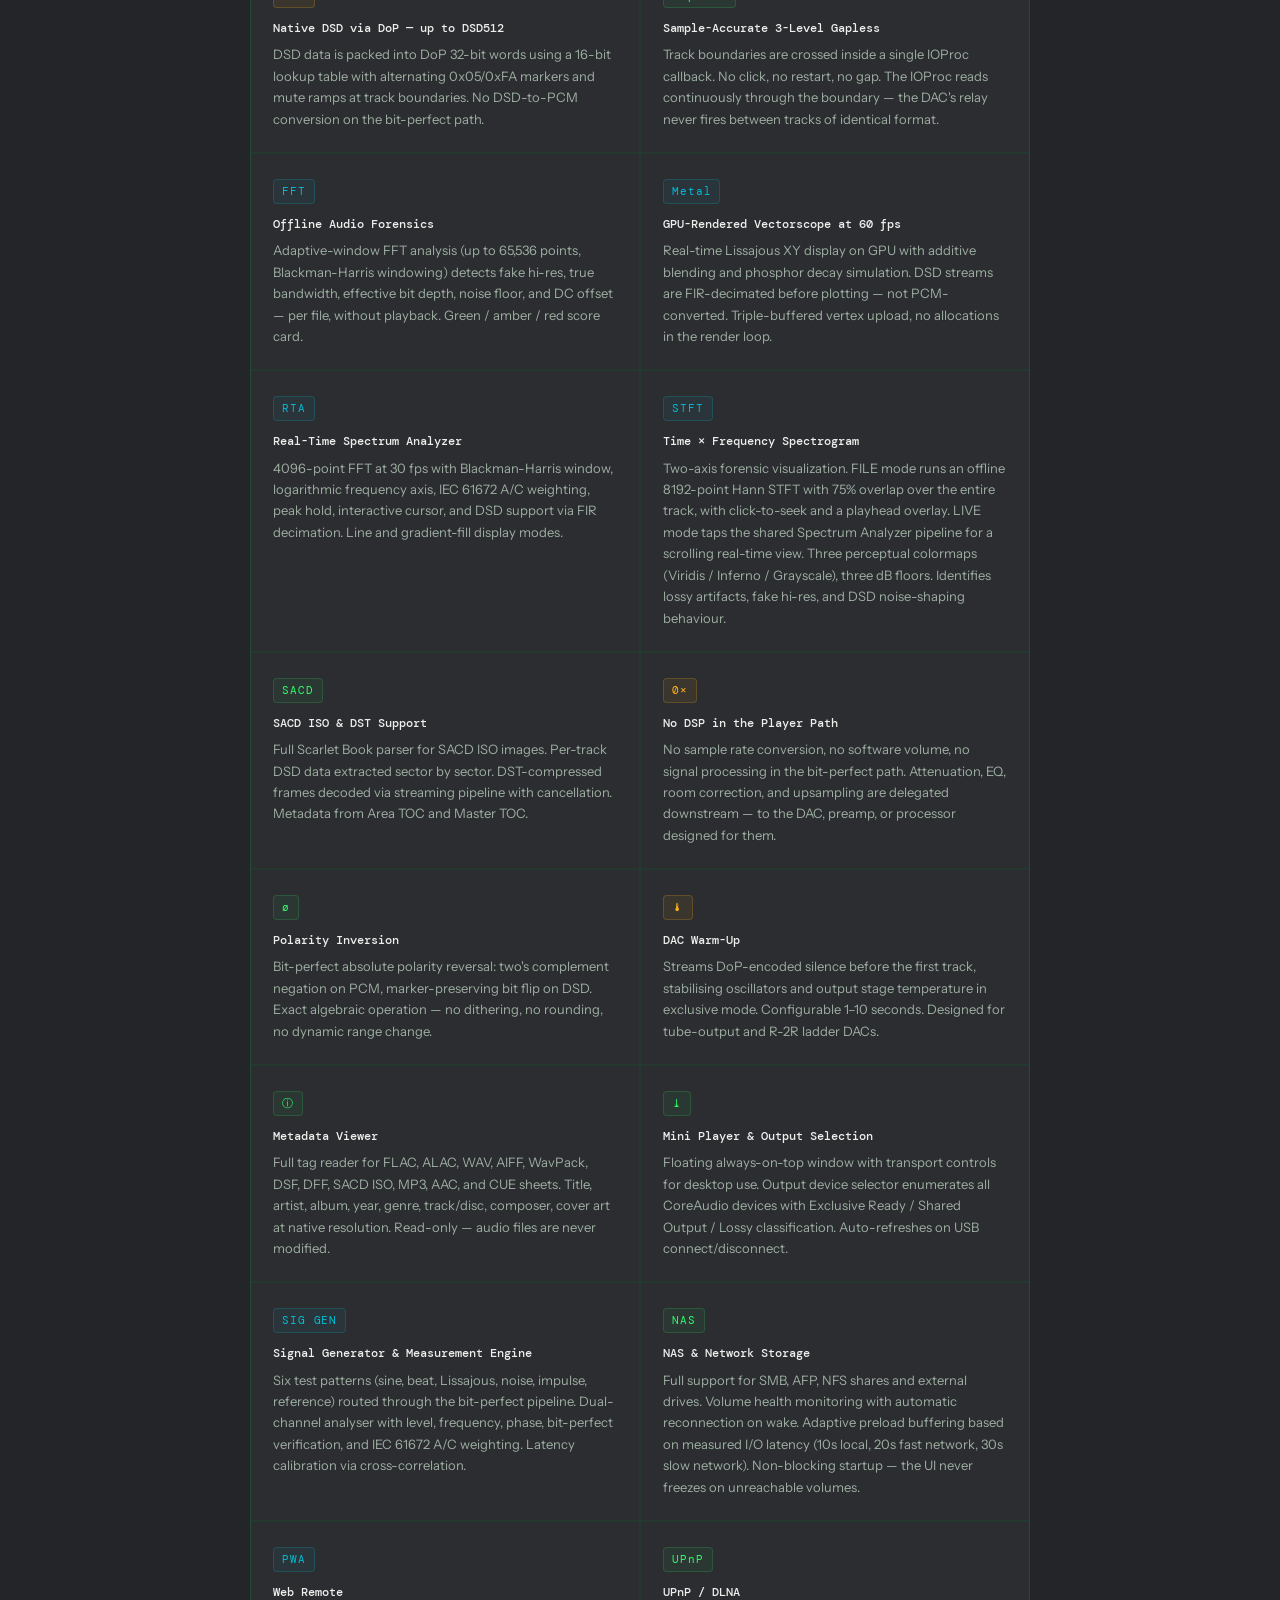
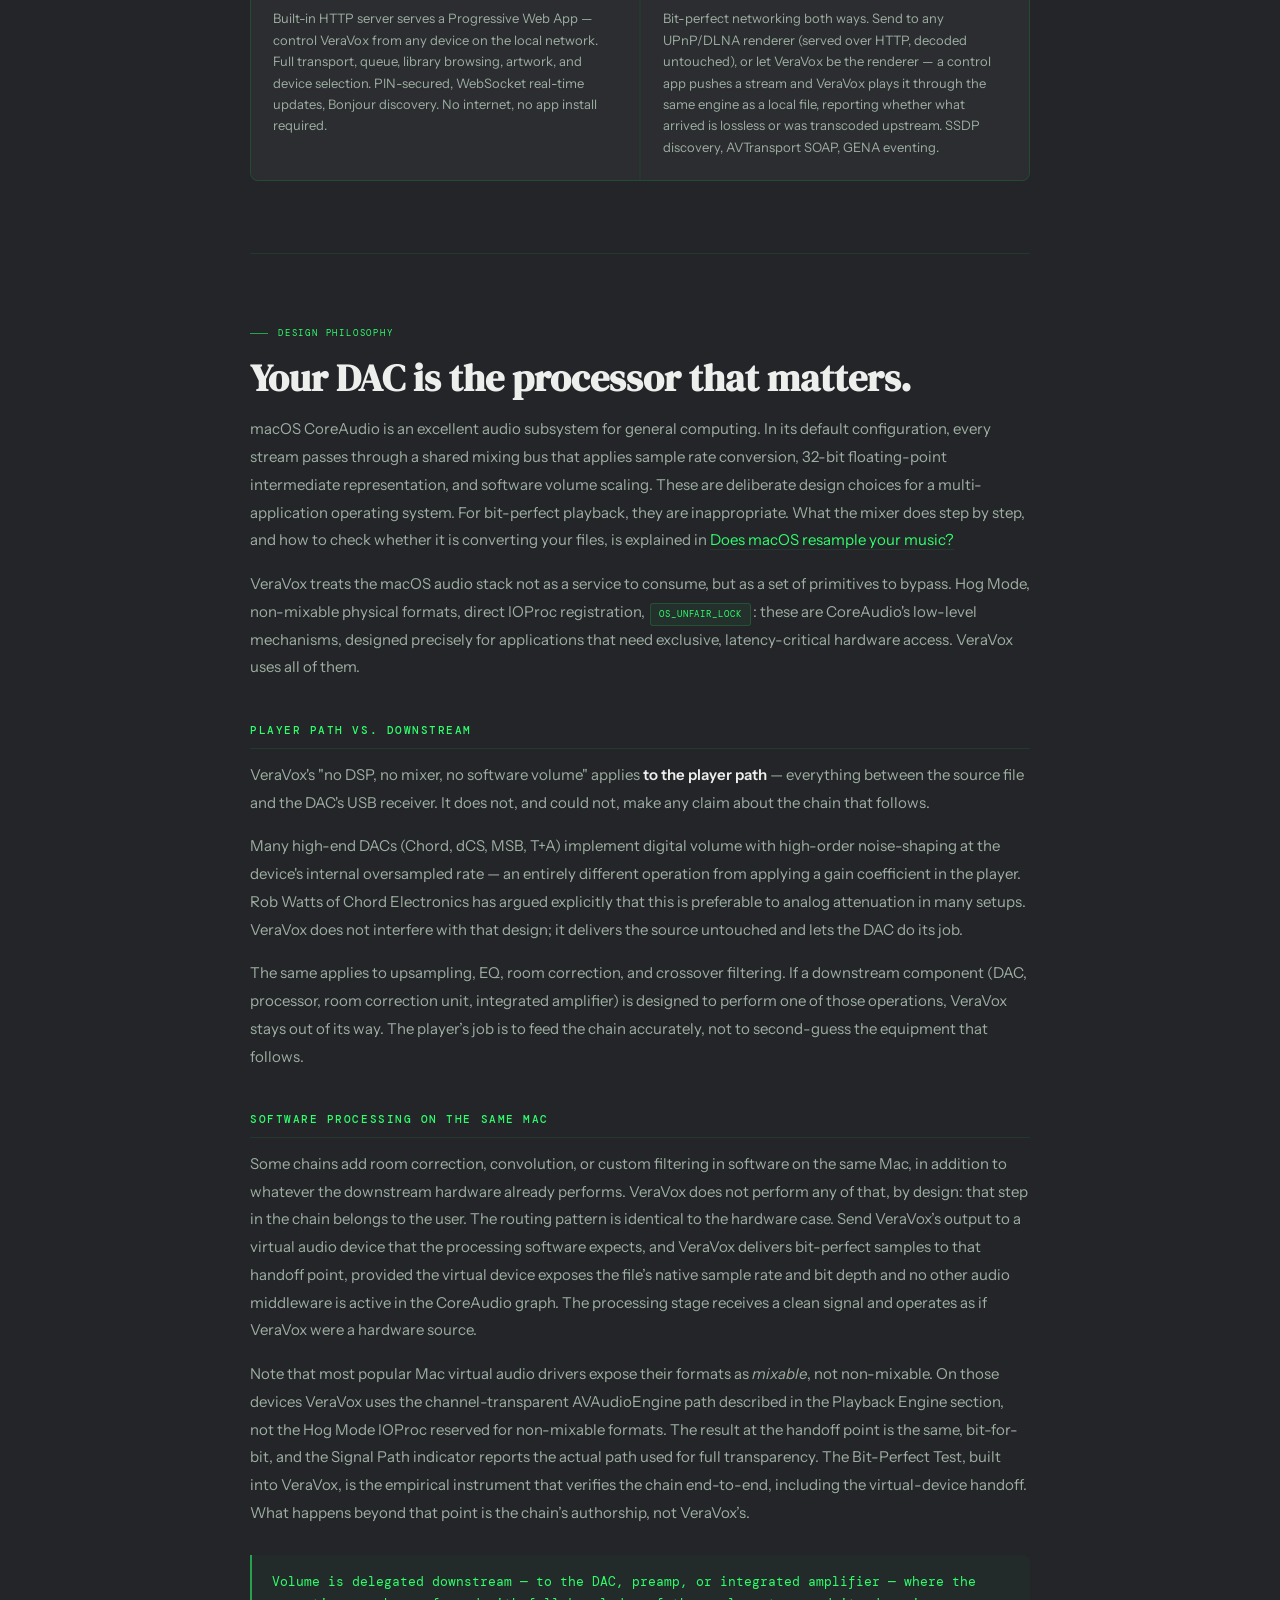
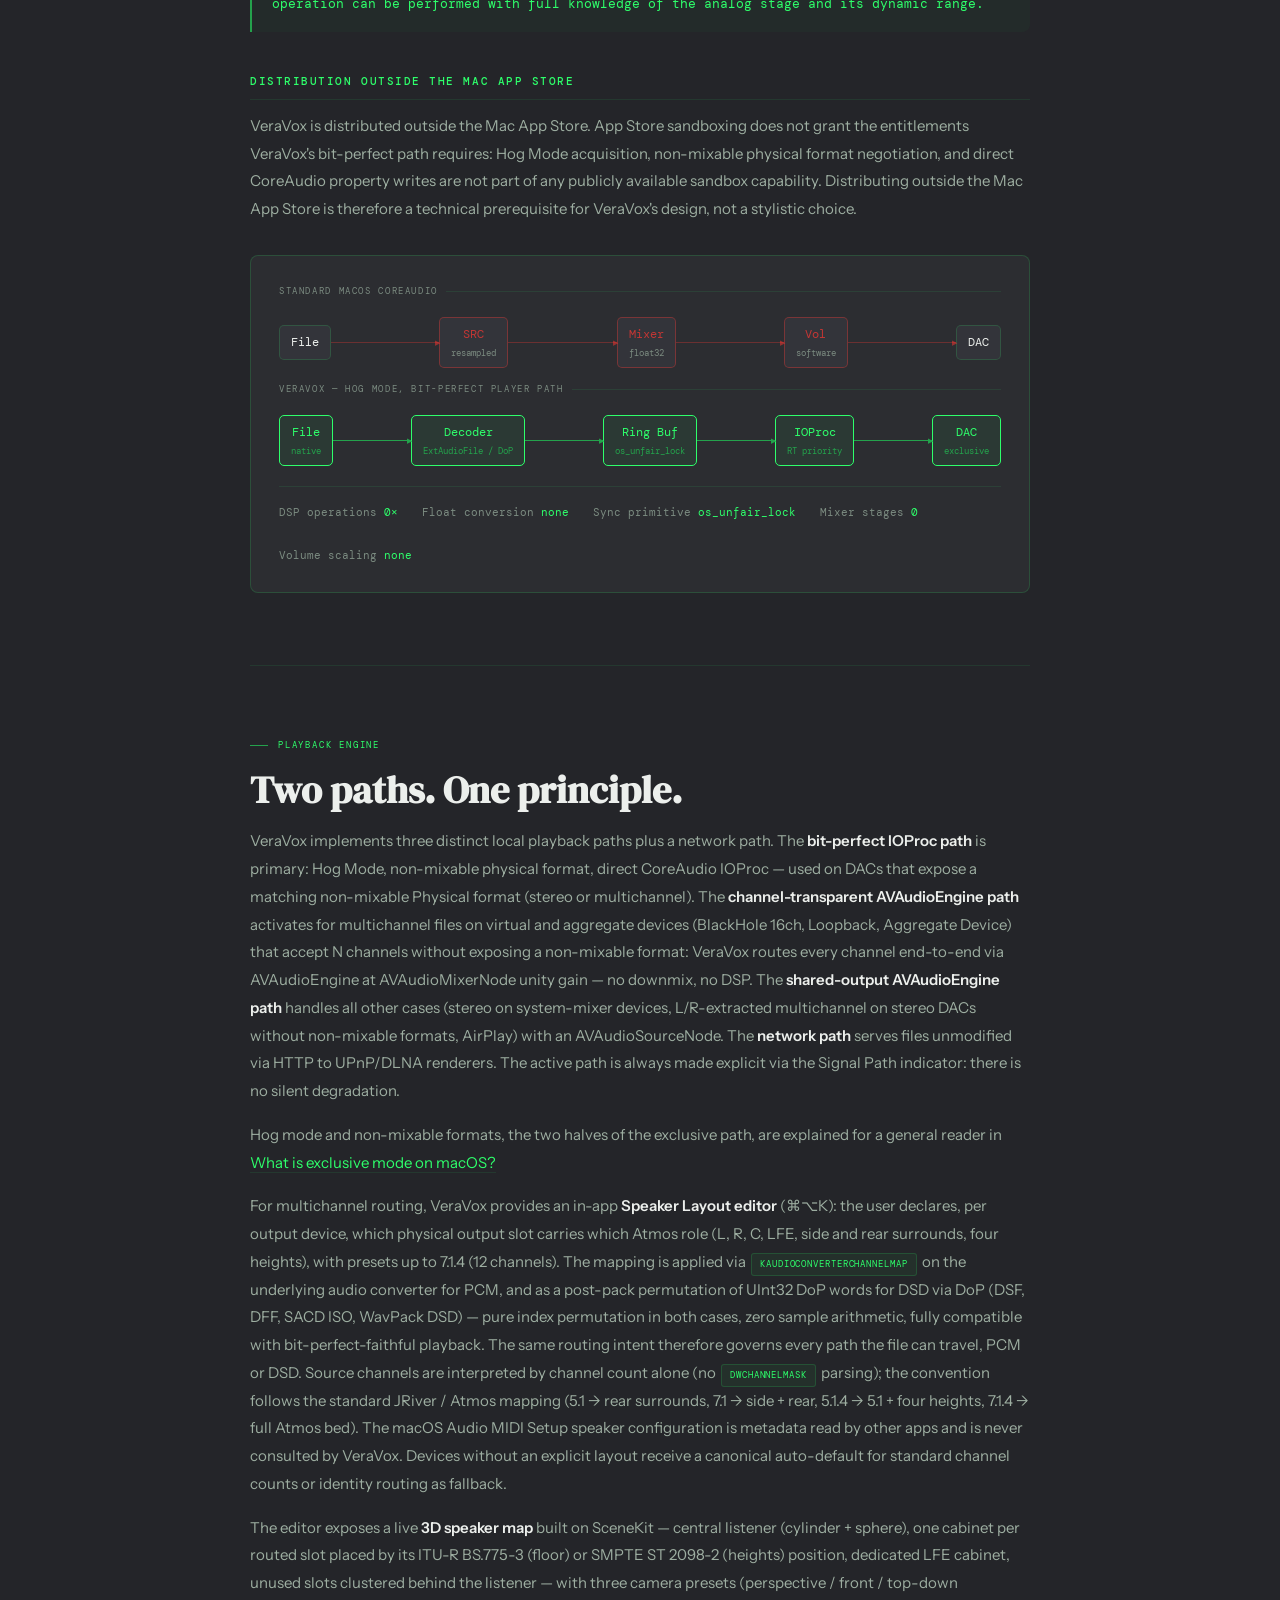
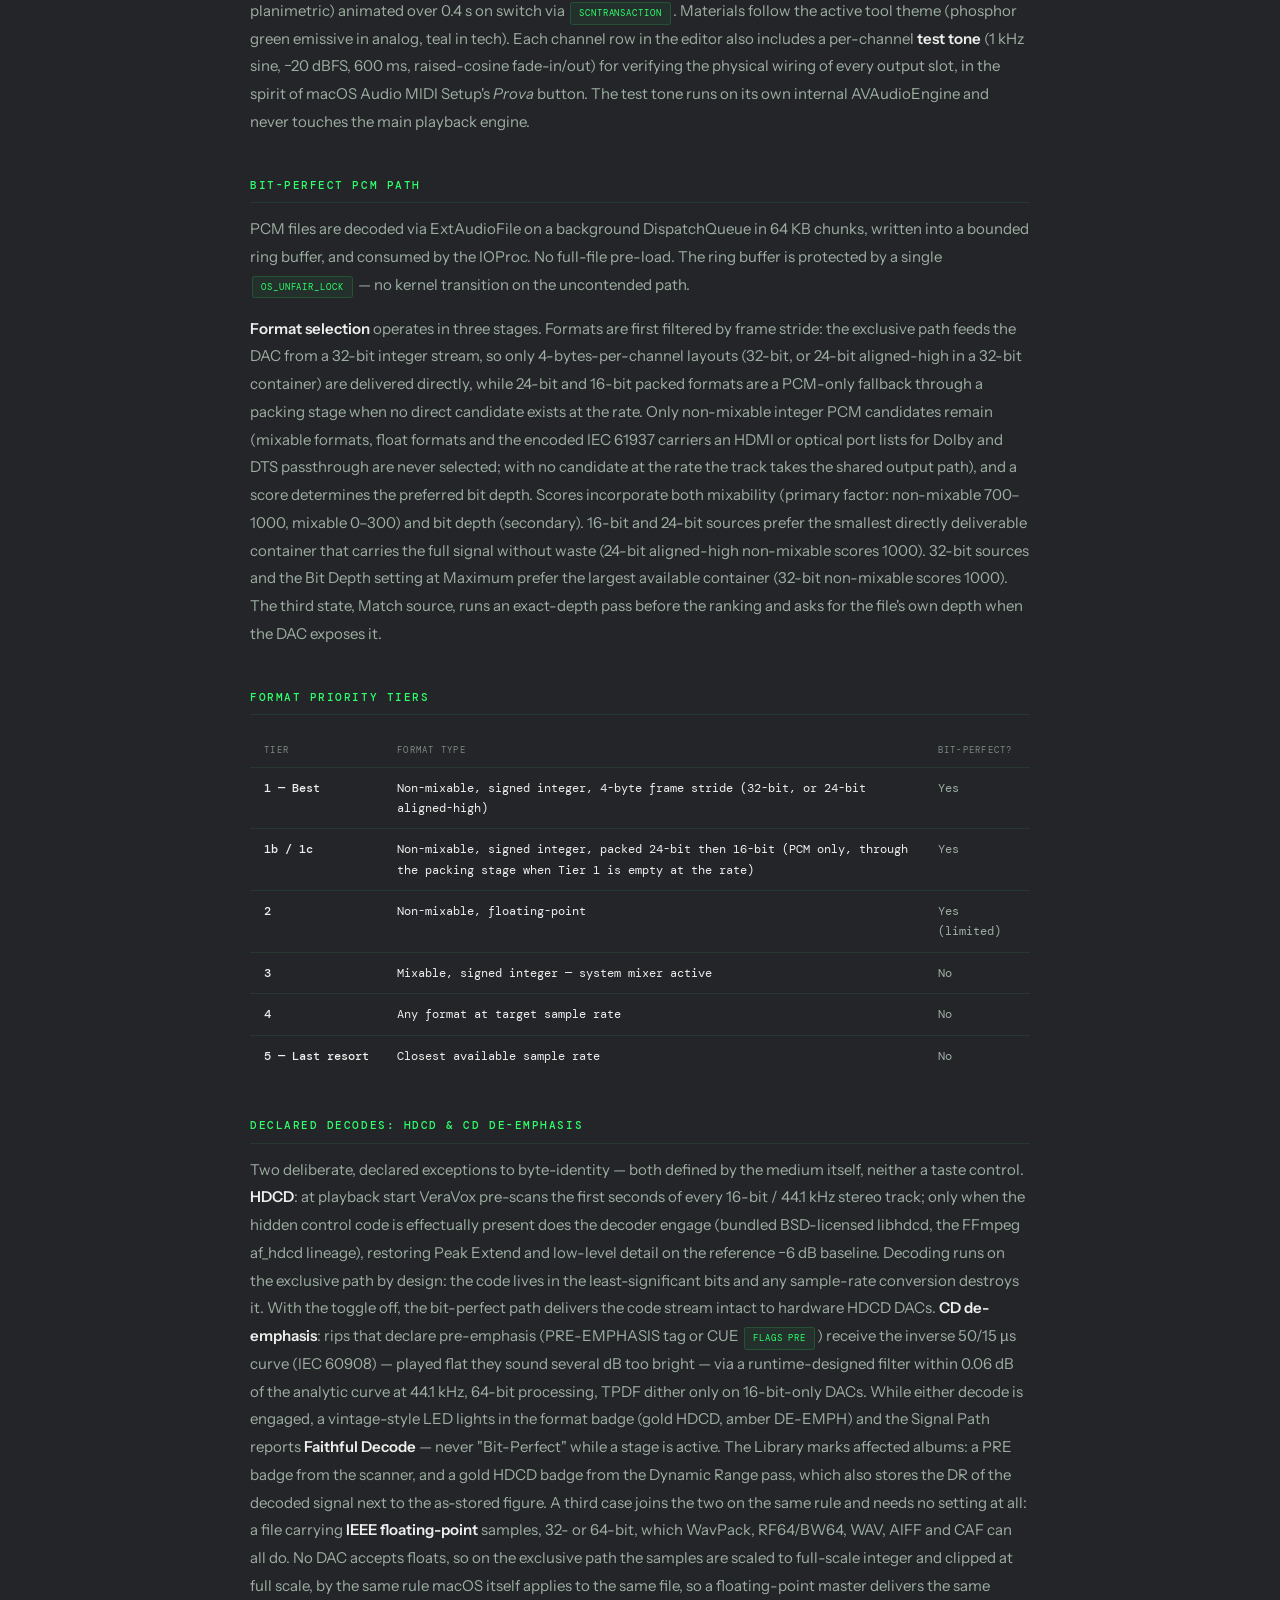
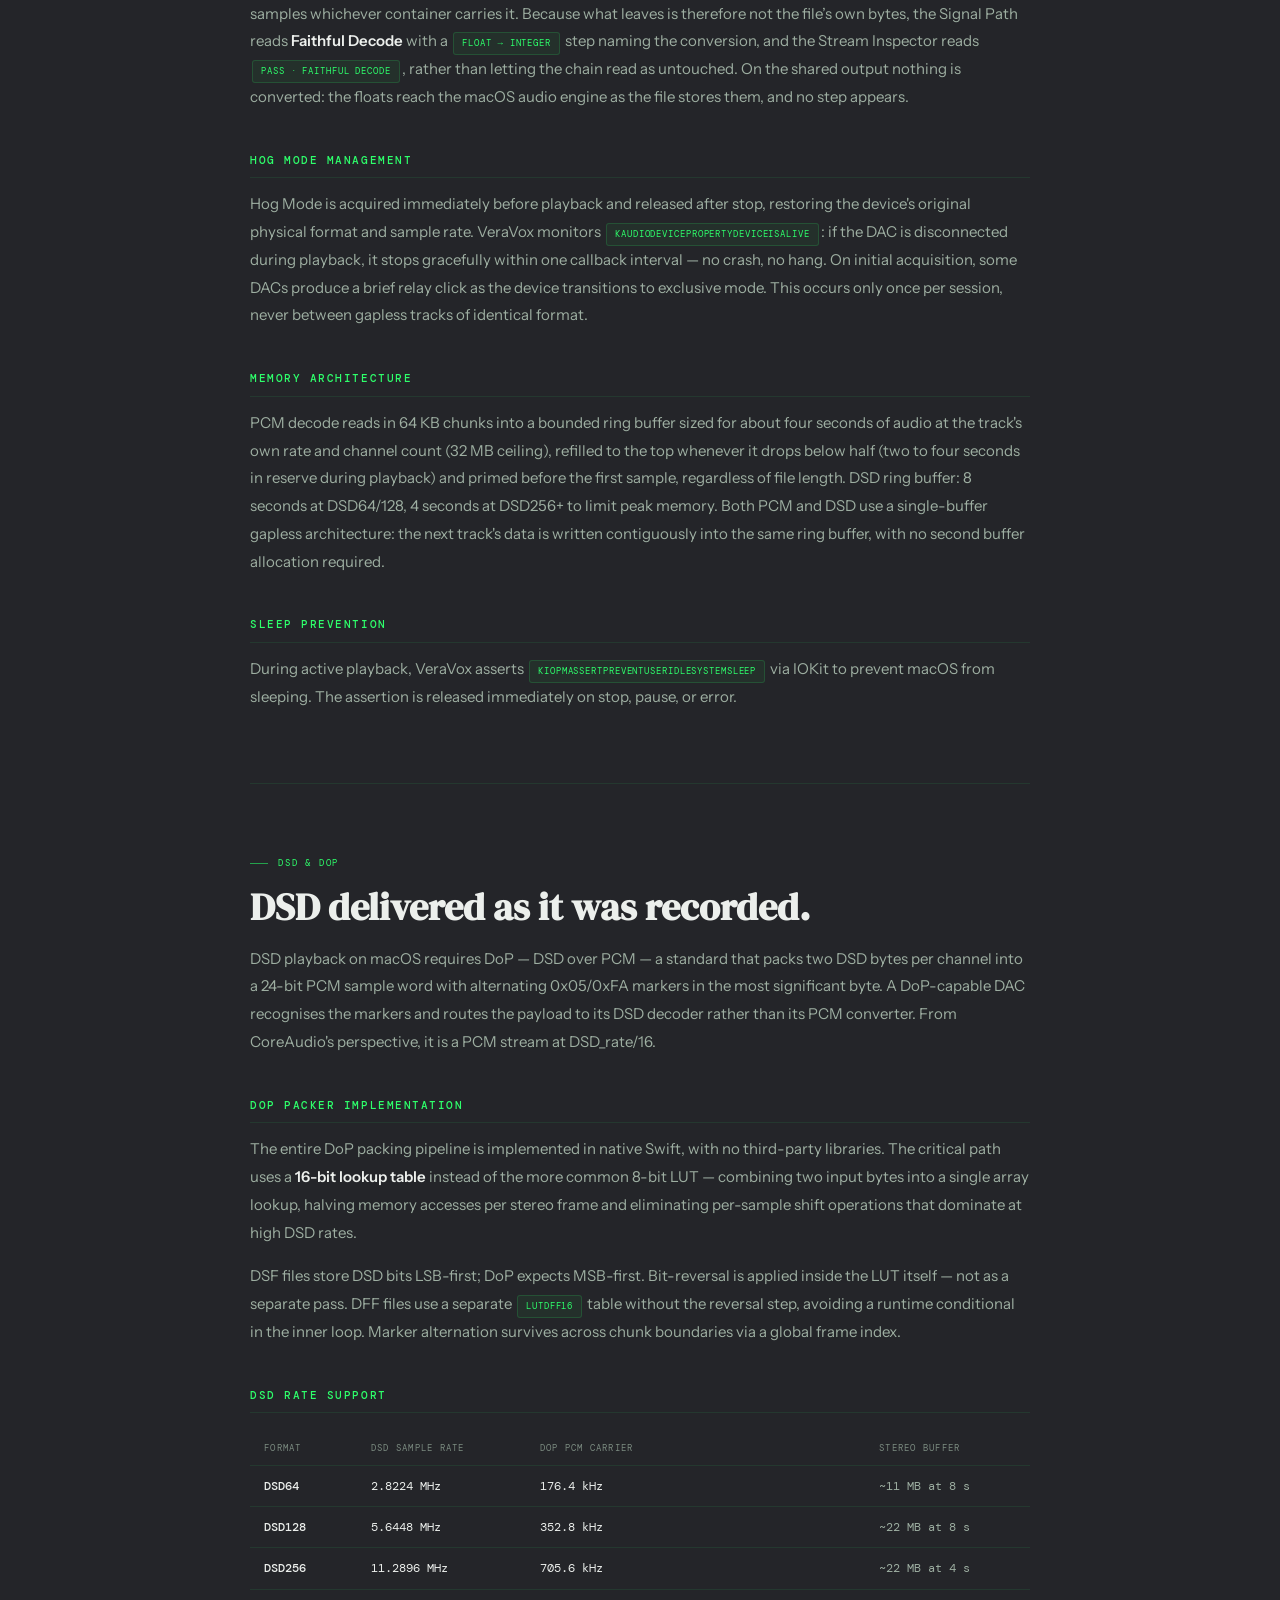
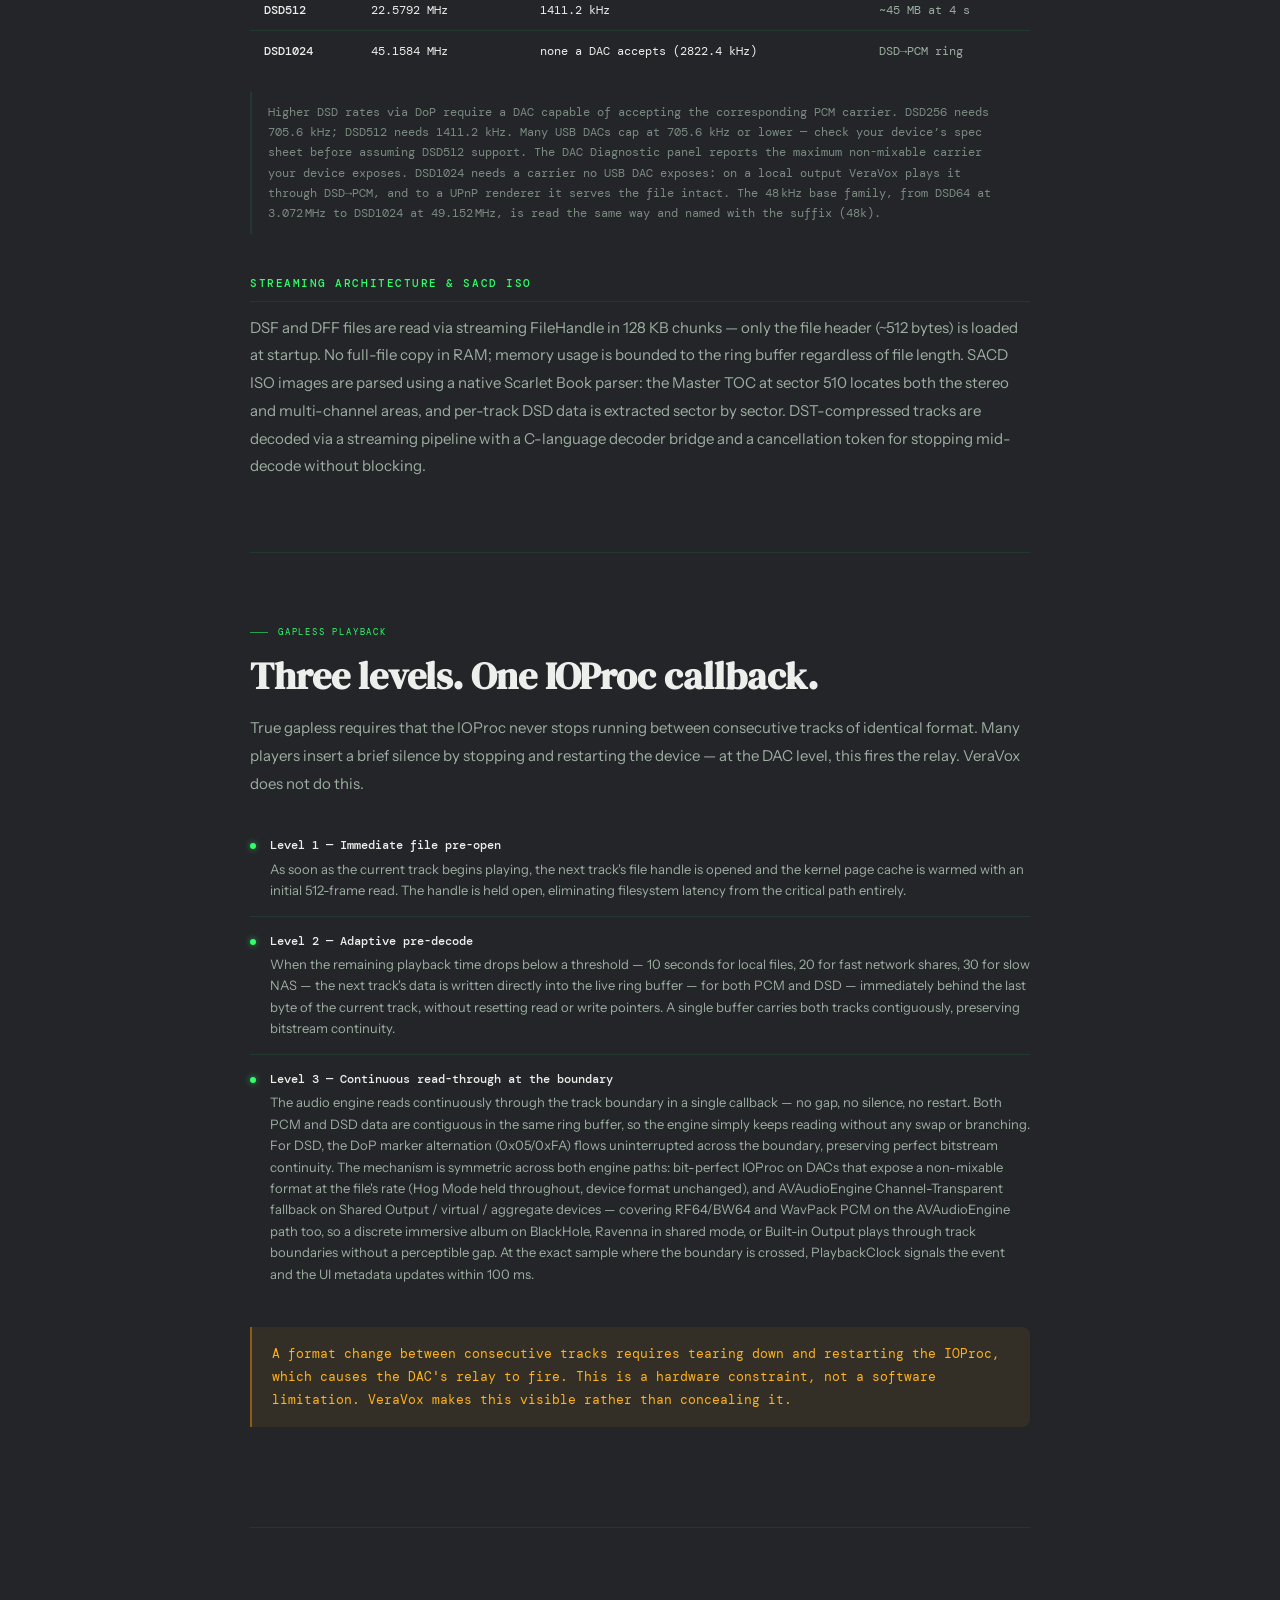
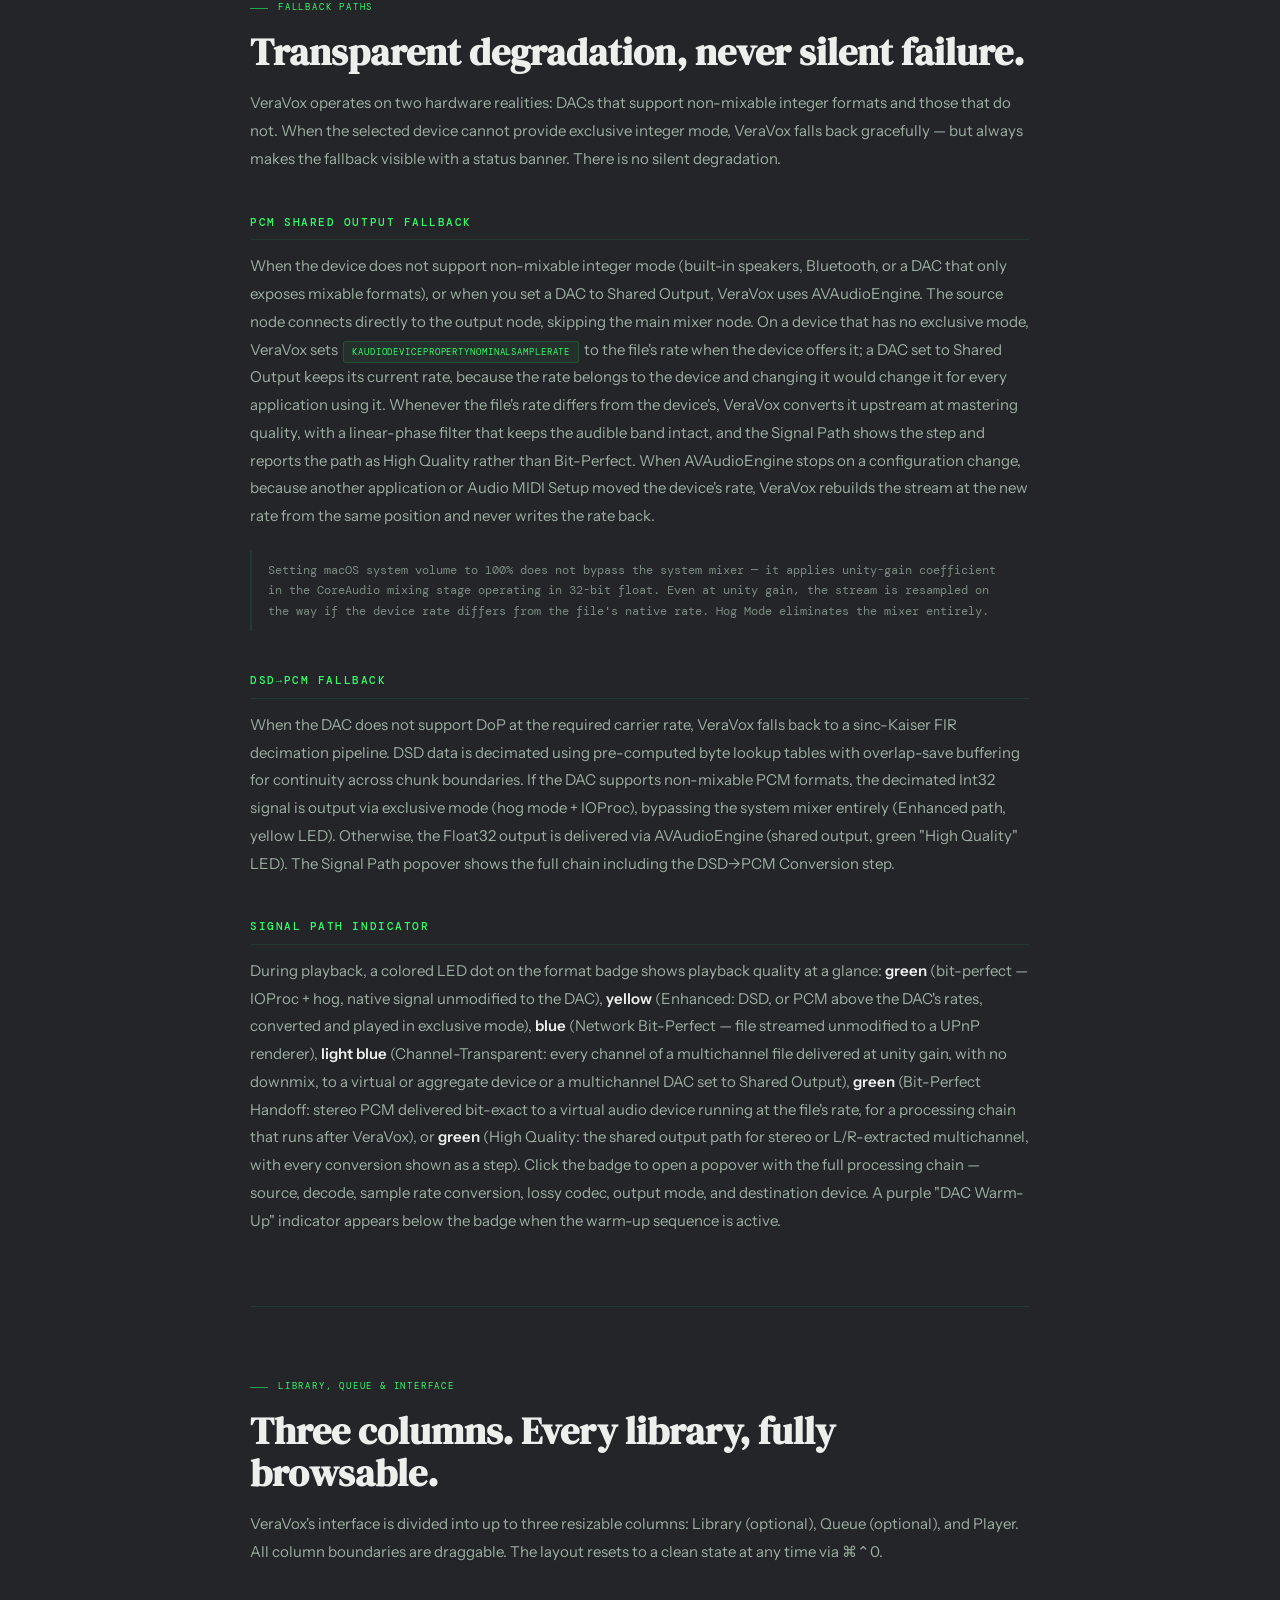
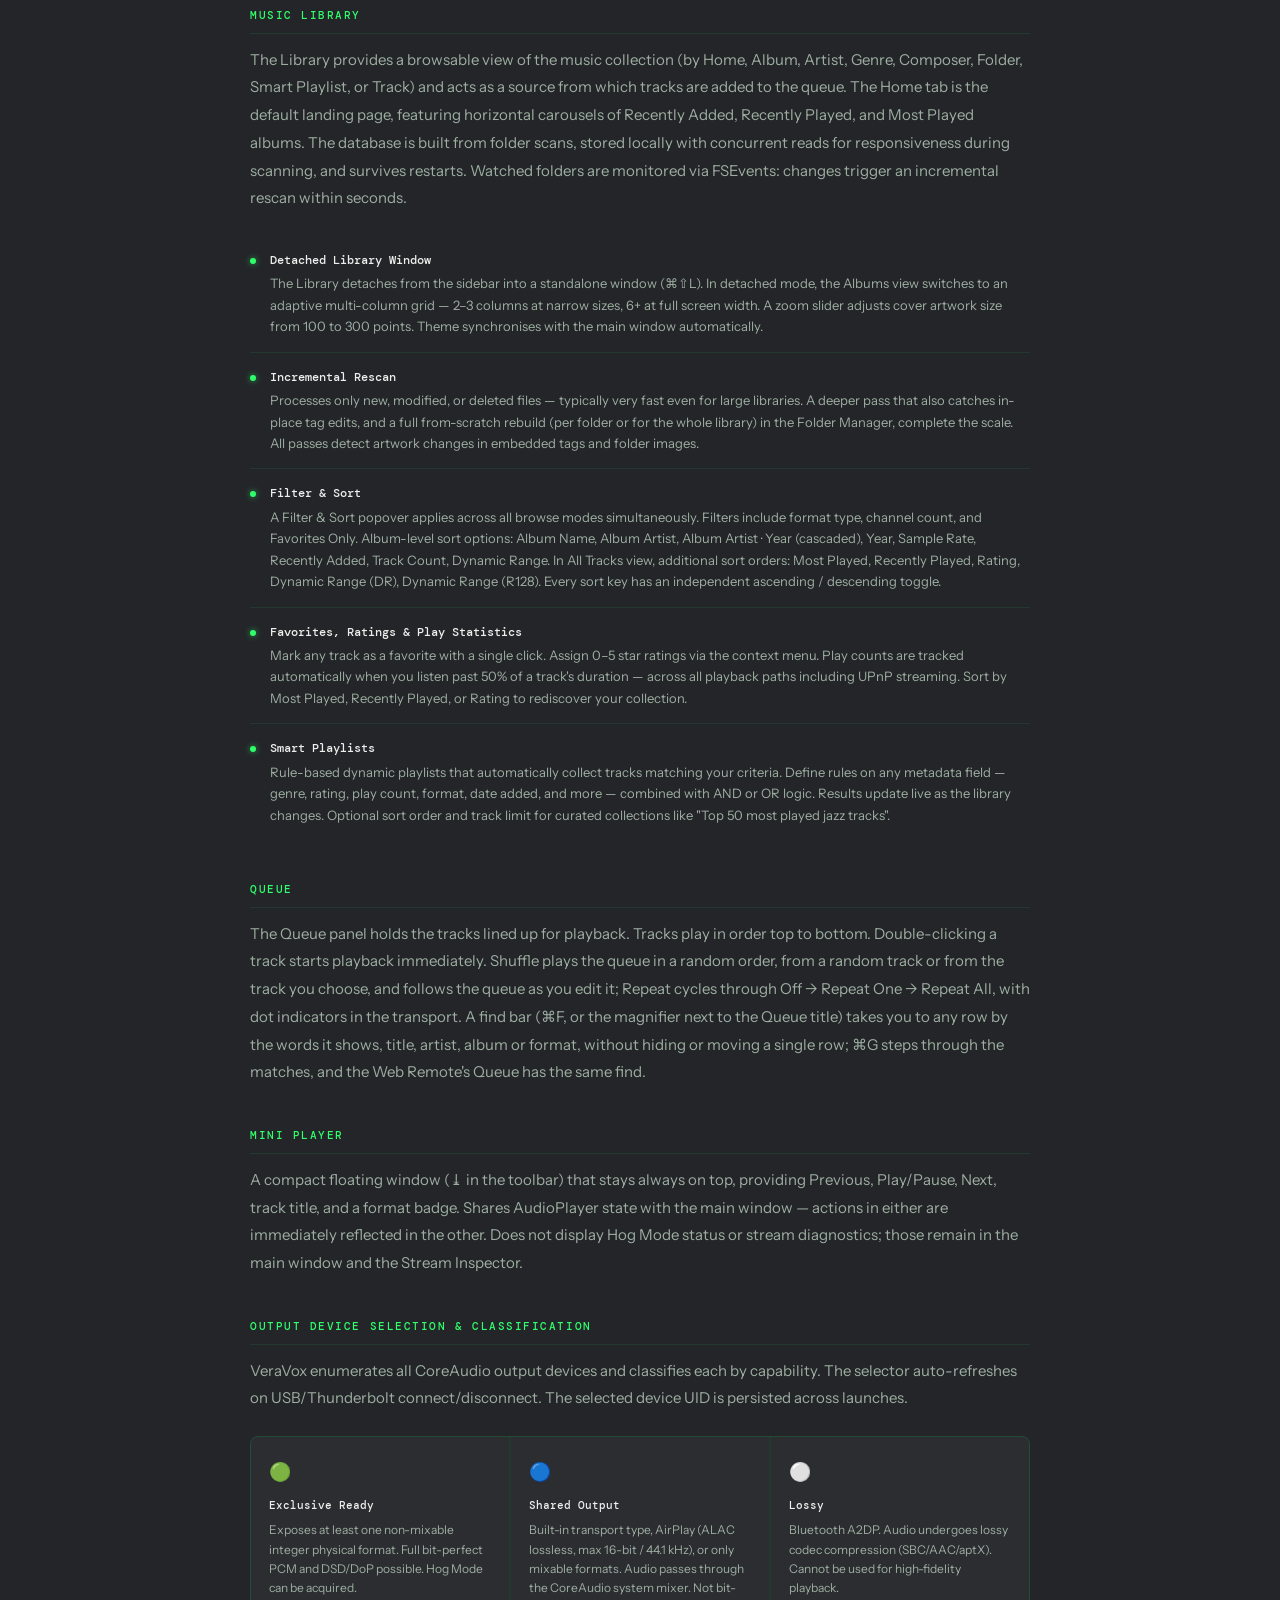
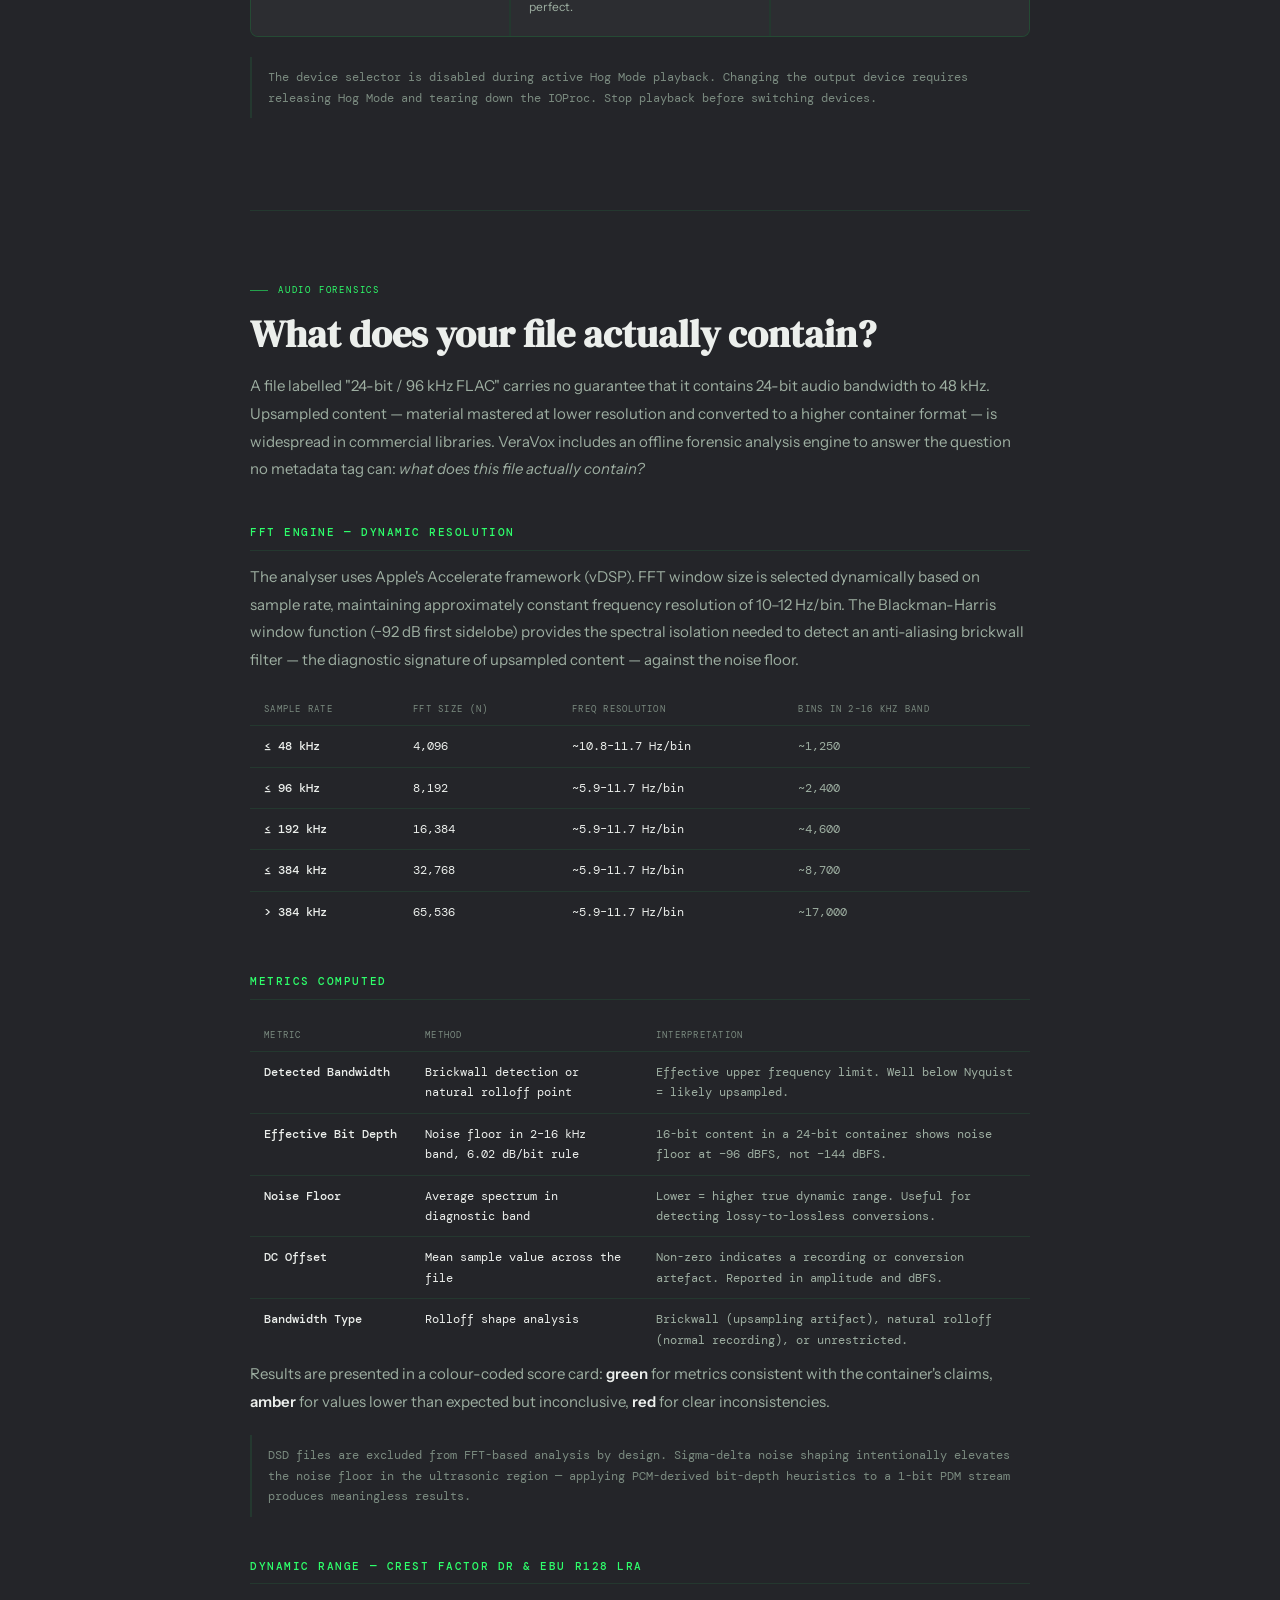
==== commit beecae60: "VeraVox 1.6.0 (release)" ====
--- a/VeraVox_Press_Kit.html
+++ b/VeraVox_Press_Kit.html
@@ -479,9 +479,10 @@
     <tr><td>DSD128</td><td>5.6448 MHz</td><td>352.8 kHz</td><td>~22 MB at 8 s</td></tr>
     <tr><td>DSD256</td><td>11.2896 MHz</td><td>705.6 kHz</td><td>~22 MB at 4 s</td></tr>
     <tr><td>DSD512</td><td>22.5792 MHz</td><td>1411.2 kHz</td><td>~45 MB at 4 s</td></tr>
-  </table>
-  </div>
-  <div class="note">Higher DSD rates via DoP require a DAC capable of accepting the corresponding PCM carrier. DSD256 needs 705.6 kHz; DSD512 needs 1411.2 kHz. Many USB DACs cap at 705.6 kHz or lower &mdash; check your device&rsquo;s spec sheet before assuming DSD512 support. The DAC Diagnostic panel reports the maximum non-mixable carrier your device exposes.</div>
+    <tr><td>DSD1024</td><td>45.1584 MHz</td><td>none a DAC accepts (2822.4 kHz)</td><td>DSD&rarr;PCM ring</td></tr>
+  </table>
+  </div>
+  <div class="note">Higher DSD rates via DoP require a DAC capable of accepting the corresponding PCM carrier. DSD256 needs 705.6 kHz; DSD512 needs 1411.2 kHz. Many USB DACs cap at 705.6 kHz or lower &mdash; check your device&rsquo;s spec sheet before assuming DSD512 support. The DAC Diagnostic panel reports the maximum non-mixable carrier your device exposes. DSD1024 needs a carrier no USB DAC exposes: on a local output VeraVox plays it through DSD&rarr;PCM, and to a UPnP renderer it serves the file intact. The 48&thinsp;kHz base family, from DSD64 at 3.072&thinsp;MHz to DSD1024 at 49.152&thinsp;MHz, is read the same way and named with the suffix (48k).</div>
 
   <h3 class="sub-h">Streaming Architecture &amp; SACD ISO</h3>
   <p class="body">DSF and DFF files are read via streaming FileHandle in 128&thinsp;KB chunks — only the file header (~512 bytes) is loaded at startup. No full-file copy in RAM; memory usage is bounded to the ring buffer regardless of file length. SACD ISO images are parsed using a native Scarlet Book parser: the Master TOC at sector 510 locates both the stereo and multi-channel areas, and per-track DSD data is extracted sector by sector. DST-compressed tracks are decoded via a streaming pipeline with a C-language decoder bridge and a cancellation token for stopping mid-decode without blocking.</p>
@@ -516,14 +517,14 @@
   <p class="body">VeraVox operates on two hardware realities: DACs that support non-mixable integer formats and those that do not. When the selected device cannot provide exclusive integer mode, VeraVox falls back gracefully — but always makes the fallback visible with a status banner. There is no silent degradation.</p>
 
   <h3 class="sub-h">PCM Shared Output Fallback</h3>
-  <p class="body">When the device does not support non-mixable integer mode — built-in speakers, Bluetooth, or a DAC that only exposes mixable formats — VeraVox uses AVAudioEngine. The player node connects directly to the output node, skipping the main mixer node to prevent resampling artefacts at non-standard rates. VeraVox still sets <span class="chip">kAudioDevicePropertyNominalSampleRate</span> to notify other listeners, but a <strong>"Shared output — not bit-perfect"</strong> banner is displayed in the player UI.</p>
-  <div class="note">Setting macOS system volume to 100% does not bypass the system mixer — it applies unity-gain coefficient in the CoreAudio mixing stage operating in 32-bit float. Even at unity gain, the mixer may resample if the device rate differs from the file's native rate. Hog Mode eliminates the mixer entirely.</div>
+  <p class="body">When the device does not support non-mixable integer mode (built-in speakers, Bluetooth, or a DAC that only exposes mixable formats), or when you set a DAC to Shared Output, VeraVox uses AVAudioEngine. The source node connects directly to the output node, skipping the main mixer node. On a device that has no exclusive mode, VeraVox sets <span class="chip">kAudioDevicePropertyNominalSampleRate</span> to the file's rate when the device offers it; a DAC set to Shared Output keeps its current rate, because the rate belongs to the device and changing it would change it for every application using it. Whenever the file's rate differs from the device's, VeraVox converts it upstream at mastering quality, with a linear-phase filter that keeps the audible band intact, and the Signal Path shows the step and reports the path as High Quality rather than Bit-Perfect. When AVAudioEngine stops on a configuration change, because another application or Audio MIDI Setup moved the device's rate, VeraVox rebuilds the stream at the new rate from the same position and never writes the rate back.</p>
+  <div class="note">Setting macOS system volume to 100% does not bypass the system mixer — it applies unity-gain coefficient in the CoreAudio mixing stage operating in 32-bit float. Even at unity gain, the stream is resampled on the way if the device rate differs from the file's native rate. Hog Mode eliminates the mixer entirely.</div>
 
   <h3 class="sub-h">DSD→PCM Fallback</h3>
   <p class="body">When the DAC does not support DoP at the required carrier rate, VeraVox falls back to a sinc-Kaiser FIR decimation pipeline. DSD data is decimated using pre-computed byte lookup tables with overlap-save buffering for continuity across chunk boundaries. If the DAC supports non-mixable PCM formats, the decimated Int32 signal is output via exclusive mode (hog mode + IOProc), bypassing the system mixer entirely (Enhanced path, yellow LED). Otherwise, the Float32 output is delivered via AVAudioEngine (shared output, green "High Quality" LED). The Signal Path popover shows the full chain including the DSD→PCM Conversion step.</p>
 
   <h3 class="sub-h">Signal Path Indicator</h3>
-  <p class="body">During playback, a colored LED dot on the format badge shows playback quality at a glance: <strong>green</strong> (bit-perfect — IOProc + hog, native signal unmodified to the DAC), <strong>yellow</strong> (Enhanced — DSD converted to high-res PCM via exclusive mode), <strong>blue</strong> (Network Bit-Perfect — file streamed unmodified to a UPnP renderer), <strong>light blue</strong> (Channel-Transparent — multichannel file routed end-to-end through a virtual or aggregate device at unity gain, no downmix, no channel remapping), <strong>green</strong> (Bit-Perfect Handoff: stereo PCM delivered bit-exact to a virtual audio device running at the file's rate, for a processing chain that runs after VeraVox), or <strong>green</strong> (High Quality — shared-output path for stereo or L/R-extracted multichannel). Click the badge to open a popover with the full processing chain — source, decode, sample rate conversion, lossy codec, output mode, and destination device. A purple "DAC Warm-Up" indicator appears below the badge when the warm-up sequence is active.</p>
+  <p class="body">During playback, a colored LED dot on the format badge shows playback quality at a glance: <strong>green</strong> (bit-perfect — IOProc + hog, native signal unmodified to the DAC), <strong>yellow</strong> (Enhanced: DSD, or PCM above the DAC's rates, converted and played in exclusive mode), <strong>blue</strong> (Network Bit-Perfect — file streamed unmodified to a UPnP renderer), <strong>light blue</strong> (Channel-Transparent: every channel of a multichannel file delivered at unity gain, with no downmix, to a virtual or aggregate device or a multichannel DAC set to Shared Output), <strong>green</strong> (Bit-Perfect Handoff: stereo PCM delivered bit-exact to a virtual audio device running at the file's rate, for a processing chain that runs after VeraVox), or <strong>green</strong> (High Quality: the shared output path for stereo or L/R-extracted multichannel, with every conversion shown as a step). Click the badge to open a popover with the full processing chain — source, decode, sample rate conversion, lossy codec, output mode, and destination device. A purple "DAC Warm-Up" indicator appears below the badge when the warm-up sequence is active.</p>
 </section>
 
 <!-- LIBRARY -->
@@ -558,7 +559,7 @@
   </ul>
 
   <h3 class="sub-h">Queue</h3>
-  <p class="body">The Queue panel holds the tracks lined up for playback. Tracks play in order top to bottom. Double-clicking a track starts playback immediately. Shuffle plays the queue in a random order, from a random track or from the track you choose, and follows the queue as you edit it; Repeat cycles through Off → Repeat One → Repeat All, with dot indicators in the transport.</p>
+  <p class="body">The Queue panel holds the tracks lined up for playback. Tracks play in order top to bottom. Double-clicking a track starts playback immediately. Shuffle plays the queue in a random order, from a random track or from the track you choose, and follows the queue as you edit it; Repeat cycles through Off → Repeat One → Repeat All, with dot indicators in the transport. A find bar (⌘F, or the magnifier next to the Queue title) takes you to any row by the words it shows, title, artist, album or format, without hiding or moving a single row; ⌘G steps through the matches, and the Web Remote's Queue has the same find.</p>
 
   <h3 class="sub-h">Mini Player</h3>
   <p class="body">A compact floating window (⤓ in the toolbar) that stays always on top, providing Previous, Play/Pause, Next, track title, and a format badge. Shares AudioPlayer state with the main window — actions in either are immediately reflected in the other. Does not display Hog Mode status or stream diagnostics; those remain in the main window and the Stream Inspector.</p>
@@ -633,7 +634,7 @@
   <h3 class="sub-h">Stream Inspector</h3>
   <p class="body">Complete real-time view of the playback pipeline, operating on a 30&thinsp;Hz display timer reading from a lock-free tap buffer populated by the IOProc on every hardware interrupt. No sample is ever delayed or dropped for display purposes.</p>
   <ul class="feat-list">
-    <li class="feat-item"><div class="feat-dot cy"></div><div class="feat-content"><div class="feat-title">Bit-Perfect Chain Verifier</div><div class="feat-desc">Real-time verification of signal integrity. Monitors the fade envelope gain at the hardware tap point &mdash; when gain is exactly 1.0, the per-sample multiplication is skipped entirely, guaranteeing bitwise-identical delivery. Status indicator (PASS / PASS &middot; FAITHFUL DECODE / PASS &middot; ENHANCED EXCLUSIVE / FADE ACTIVE / N/A), fade gain meter, output path label, and session counters showing cumulative non-bit-perfect time.</div></div></li>
+    <li class="feat-item"><div class="feat-dot cy"></div><div class="feat-content"><div class="feat-title">Bit-Perfect Chain Verifier</div><div class="feat-desc">Real-time verification of signal integrity. Monitors the fade envelope gain at the hardware tap point &mdash; when gain is exactly 1.0, the per-sample multiplication is skipped entirely, guaranteeing bitwise-identical delivery. For DSD over DoP it also watches the fade modulator, which after a fade holds the stream at full level until the music covers the switch back to the file&rsquo;s bits. Status indicator (PASS / PASS &middot; FAITHFUL DECODE / PASS &middot; ENHANCED EXCLUSIVE / FADE ACTIVE / DSD SILENCE / DSD REMODULATED / N/A), fade gain meter, output path label, and session counters showing cumulative non-bit-perfect time.</div></div></li>
     <li class="feat-item"><div class="feat-dot cy"></div><div class="feat-content"><div class="feat-title">Live Oscilloscope</div><div class="feat-desc">For DSD: the signal envelope decoded via a FIR 1-bit&rarr;audio filter. For PCM: the raw sample waveform. A scrolling RMS history bar chart with peak hold indicator runs alongside.</div></div></li>
     <li class="feat-item"><div class="feat-dot cy"></div><div class="feat-content"><div class="feat-title">Stream Status</div><div class="feat-desc">Instant-read indicators for DAC Sync status, DoP Marker quality, Phase Error count, Fill Injection count, and Underrun count &mdash; each green (nominal) or amber/red (attention required).</div></div></li>
     <li class="feat-item"><div class="feat-dot cy"></div><div class="feat-content"><div class="feat-title">Bit-Plane Visualizer</div><div class="feat-desc">Shows which of the 32 bits in the SInt32 internal container carry signal. A 24-bit file in a 32-bit container shows top 24 bits active, bottom 8 silent. An effective bit depth label bridges the gap between the internal transport format and the physical DAC format.</div></div></li>
@@ -729,7 +730,7 @@
   <div class="callout">Bit-Perfect Test workflow: set VeraVox's main output device AND the SIG GEN input to the same loopback device (BlackHole 2ch for digital, or a loopback-cabled audio interface for hardware) → generate SINE 1 kHz at −6 dBFS → switch SOURCE to DUAL → CALIBRATE → check BPT = PASS → repeat at every sample rate the DAC supports. If BPT shows ERR at a specific rate, that format is going through the system mixer.</div>
 
   <h3 class="sub-h">Audio Output Architecture</h3>
-  <p class="body">The Signal Generator uses the same playback pipeline as music — <strong>by design</strong>. The signal exercises the exact same code path (PCMRingBuffer block 3, syntheticFill closure), format negotiation, and hardware delivery. Measurements are representative of real playback conditions. Two independent output paths: a 30 fps visual timer pushing Int32 samples to the VectorscopeDataSource, and an audio fill closure at the DAC's native sample rate. Each uses separate phase accumulators — no cross-thread conflicts.</p>
+  <p class="body">The Signal Generator uses the same playback pipeline as music — <strong>by design</strong>. The signal exercises the exact same code path (the PCM ring buffer, with the generator as its source in place of a file), format negotiation, and hardware delivery. Measurements are representative of real playback conditions. Two independent output paths: a 30 fps visual timer pushing Int32 samples to the VectorscopeDataSource, and an audio fill closure at the DAC's native sample rate. Each uses separate phase accumulators — no cross-thread conflicts.</p>
   <div class="callout am">The Signal Generator produces real audio output. In Hog Mode, there is no system volume control between the software and the DAC. The default level is −6 dBFS as a safety margin. Always verify monitoring levels before generating at 0 dBFS, especially with headphones or high-sensitivity speakers.</div>
 </section>
 
@@ -790,9 +791,9 @@
   <table class="tech-table">
     <tr><th>Mechanism</th><th>Detail</th></tr>
     <tr><td>Local network only</td><td>Server binds to the LAN interface. Not accessible from the internet.</td></tr>
-    <tr><td>PIN authentication</td><td>Random 4-digit PIN generated on first launch. Persists across server restarts unless explicitly regenerated. Shown in the Settings popover and the Web Remote panel (⌘⇧R).</td></tr>
+    <tr><td>PIN authentication</td><td>Random 4-digit PIN generated on first launch. Persists across server restarts unless explicitly regenerated. Shown on the Web Remote card in Settings › Network (⌘⇧R).</td></tr>
     <tr><td>Token-based sessions</td><td>After PIN entry, a UUID token is stored in the browser — subsequent connections re-authenticate automatically.</td></tr>
-    <tr><td>Disconnect All</td><td>One button in the settings panel revokes all active tokens and disconnects all clients instantly.</td></tr>
+    <tr><td>Disconnect All</td><td>One button on the Web Remote card revokes all active tokens and disconnects all clients instantly.</td></tr>
   </table>
   </div>
   <div class="callout">Web Remote is read-only with respect to the audio engine: it sends commands via the same API used by the media keys and Mini Player. No audio signal processing is involved — the "Signal Untouched" philosophy is fully preserved.</div>
@@ -826,10 +827,10 @@
   <table class="tech-table">
     <tr><th>Format</th><th>Support</th></tr>
     <tr><td>PCM (FLAC, WAV, AIFF, ALAC, WavPack, MP3, AAC)</td><td>Widely supported by all UPnP renderers.</td></tr>
-    <tr><td>DSD (DSF, DFF, WavPack DSD)</td><td>Native DSD streaming for capable renderers. GetProtocolInfo check before playback begins.</td></tr>
-  </table>
-  </div>
-  <div class="note">VeraVox serves files in their native format. No transcoding. If the renderer does not support DSD natively, playback will be rejected — use local output with DoP instead.</div>
+    <tr><td>DSD (DSF, DFF, SACD ISO, WavPack DSD)</td><td>Native DSD streaming, only to renderers that declare DSD: checked with GetProtocolInfo before playback begins, the next track included.</td></tr>
+  </table>
+  </div>
+  <div class="note">VeraVox serves each file as it is, except a track of a CUE sheet over a PCM file, served as a WAV of that track alone, and a track of a SACD ISO or a WavPack DSD file, served as a DSF with its DSD bit-perfect. If the renderer does not declare DSD, VeraVox does not send it: use local output with DoP instead.</div>
 
   <h3 class="sub-h">Gapless Playback</h3>
   <p class="body">Two-tier gapless mechanism for network renderers:</p>
@@ -843,7 +844,7 @@
   <p class="body">VeraVox detects when the renderer has promoted a pre-loaded track and skips the Stop/re-serve cycle entirely, preserving the renderer's gapless buffer.</p>
 
   <h3 class="sub-h">Connection Recovery</h3>
-  <p class="body">If the renderer becomes unreachable (network disruption, device restart, Wi-Fi loss), VeraVox detects the failure after 5 consecutive poll errors (~5 seconds) and displays a red error banner. Probing continues every 10 seconds. When the renderer comes back online, a green "Renderer reconnected" banner appears and playback can be resumed.</p>
+  <p class="body">If the renderer stops answering (network disruption, device restart, Wi-Fi loss), VeraVox waits up to 30 seconds, the time the UPnP specification gives a device to answer, and shows a "Waiting for" banner with the renderer's name; then it displays a red banner saying the renderer is not available. When the renderer is heard on the network again, a green "Renderer reconnected" banner appears and playback can be resumed.</p>
 
   <h3 class="sub-h">Volume</h3>
   <p class="body">VeraVox does <strong>not</strong> apply volume to UPnP renderers. This is consistent with the player&rsquo;s overall design: VeraVox serves the file untouched and lets the renderer&rsquo;s own audio stage handle the rest. Use the renderer&rsquo;s own volume control (hardware knob, remote, or native app) &mdash; many modern streamers implement digital volume with high-order noise-shaping at the device&rsquo;s internal rate, which is a different operation from applying a player-side coefficient.</p>
@@ -855,7 +856,8 @@
   <table class="tech-table">
     <tr><th>Aspect</th><th>Behaviour</th></tr>
     <tr><td>Same engine</td><td>Identical bit-perfect path to the DAC as a local file — no parallel, lesser chain.</td></tr>
-    <tr><td>Fast start</td><td>Progressive download to disk with a safe-start gate: a large hi-res file begins in seconds, and only real samples are ever played.</td></tr>
+    <tr><td>Fast start</td><td>Progressive download to disk with a safe-start gate: a large hi-res FLAC, WavPack or AIFF file begins in seconds, and only real samples are ever played. Formats whose readers fix the length when they open the file (WAV, DSF, DFF, M4A, MP3) start once the whole file is on disk, so every track plays to its real end. Until the first sound the transport reports TRANSITIONING (AVTransport:1 &sect;&nbsp;2.4.9.3).</td></tr>
+    <tr><td>Seek</td><td>A seek inside the downloaded part goes straight to the engine. A seek past it waits in TRANSITIONING (AVTransport:1 &sect;&nbsp;2.4.12.3) and lands on the requested point when the download gets there; for FLAC the download frontier is measured from the frame headers, not estimated.</td></tr>
     <tr><td>Gapless</td><td>The control point&rsquo;s next-track queue (SetNextAVTransportURI) feeds VeraVox&rsquo;s existing sample-accurate gapless engine.</td></tr>
     <tr><td>Eventing</td><td>A GENA server emits LastChange NOTIFYs so the control point&rsquo;s state tracks VeraVox live; transport controls are bidirectional.</td></tr>
     <tr><td>Resilience</td><td>A dropped control point, a dead source, a disconnected device, or turning the mode off mid-stream all stop playback in an orderly way — the renderer is never left orphaned.</td></tr>
@@ -902,8 +904,8 @@
     </div>
     <div class="fmt-block">
       <div class="fmt-head"><span class="fmt-title">DSD Native</span><span class="fdot am"></span></div>
-      <div class="frow"><span class="fext">DSF</span><span class="fspec">DSD64 → DSD512, multi-ch</span></div>
-      <div class="frow"><span class="fext">DFF</span><span class="fspec">DSD64 → DSD512, multi-ch</span></div>
+      <div class="frow"><span class="fext">DSF</span><span class="fspec">DSD64 → DSD1024 (DoP to DSD512), multi-ch</span></div>
+      <div class="frow"><span class="fext">DFF</span><span class="fspec">DSD64 → DSD1024 (DoP to DSD512), multi-ch</span></div>
       <div class="frow"><span class="fext">SACD ISO</span><span class="fspec">Scarlet Book, DST decode</span></div>
       <div class="frow"><span class="fext">DoP</span><span class="fspec">bit-perfect via PCM carrier</span></div>
       <div class="frow"><span class="fext">DSD→PCM</span><span class="fspec">FIR fallback, exclusive mode when possible</span></div>
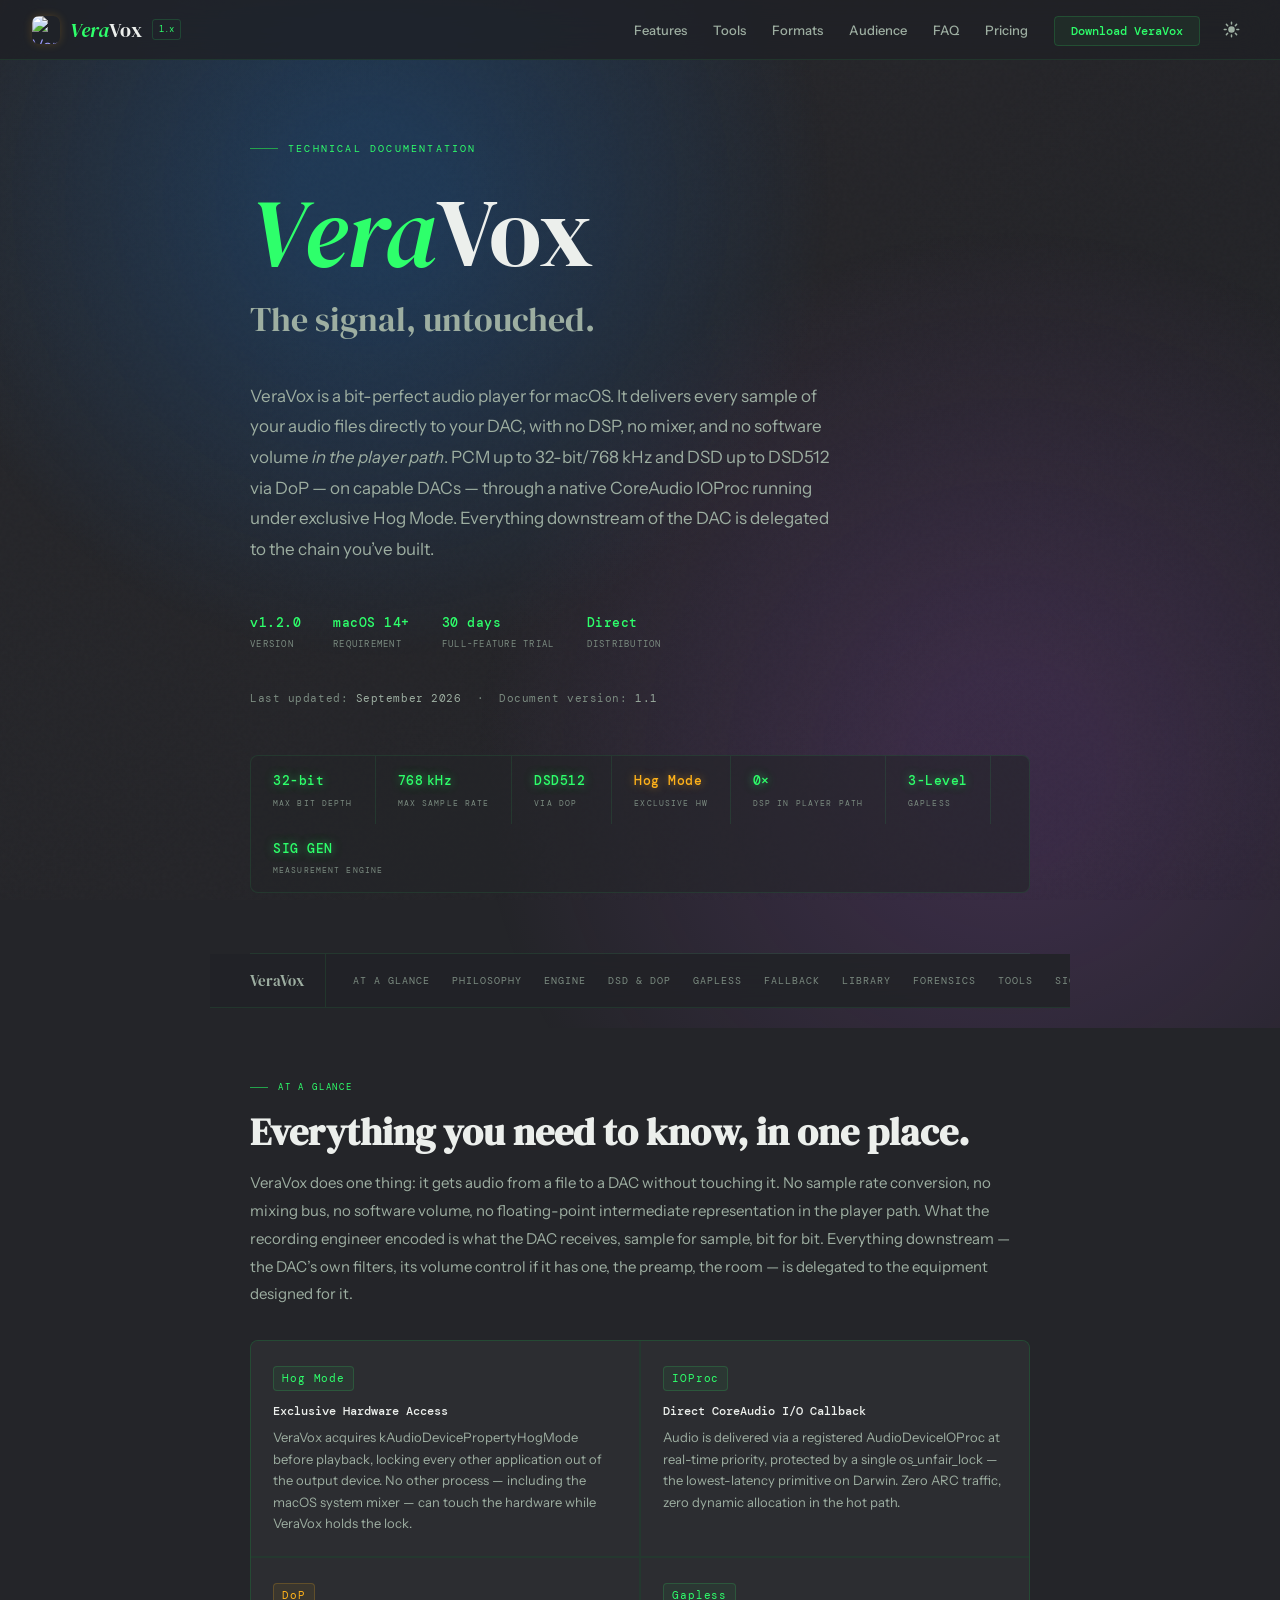
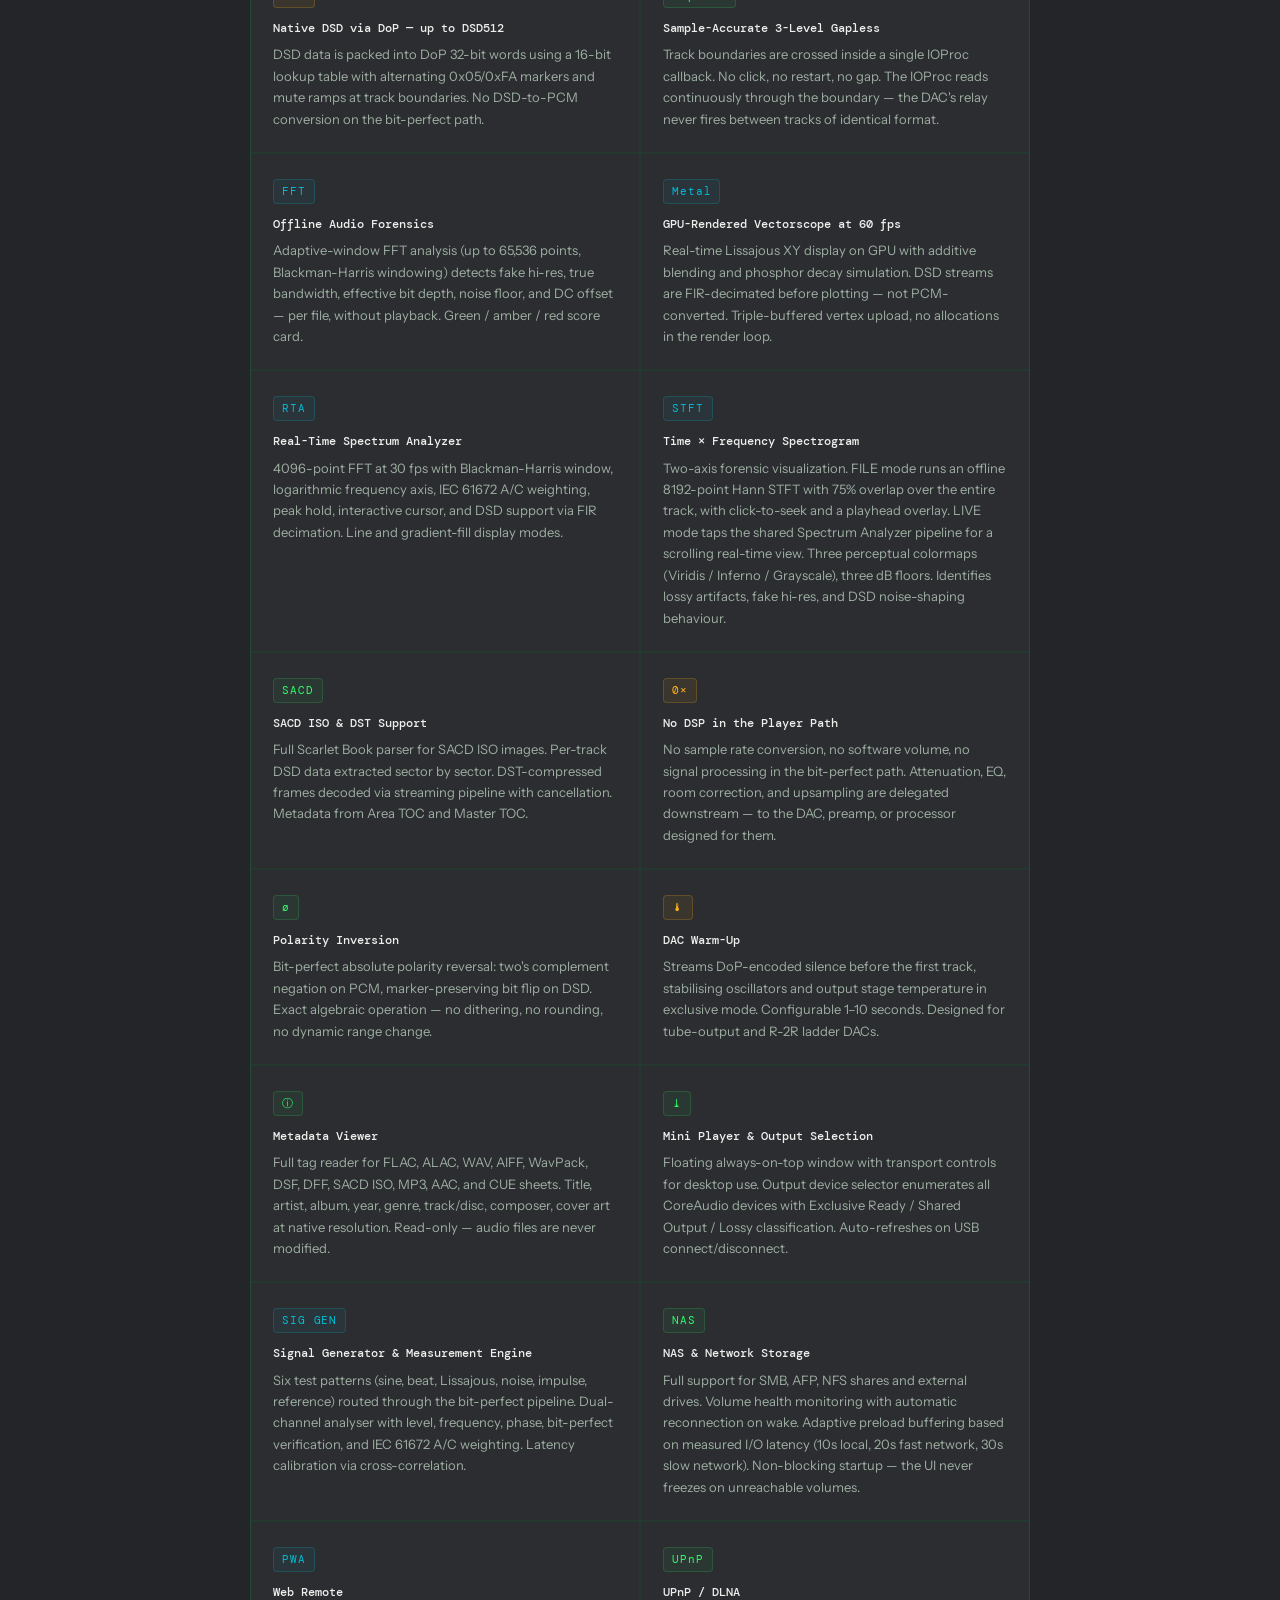
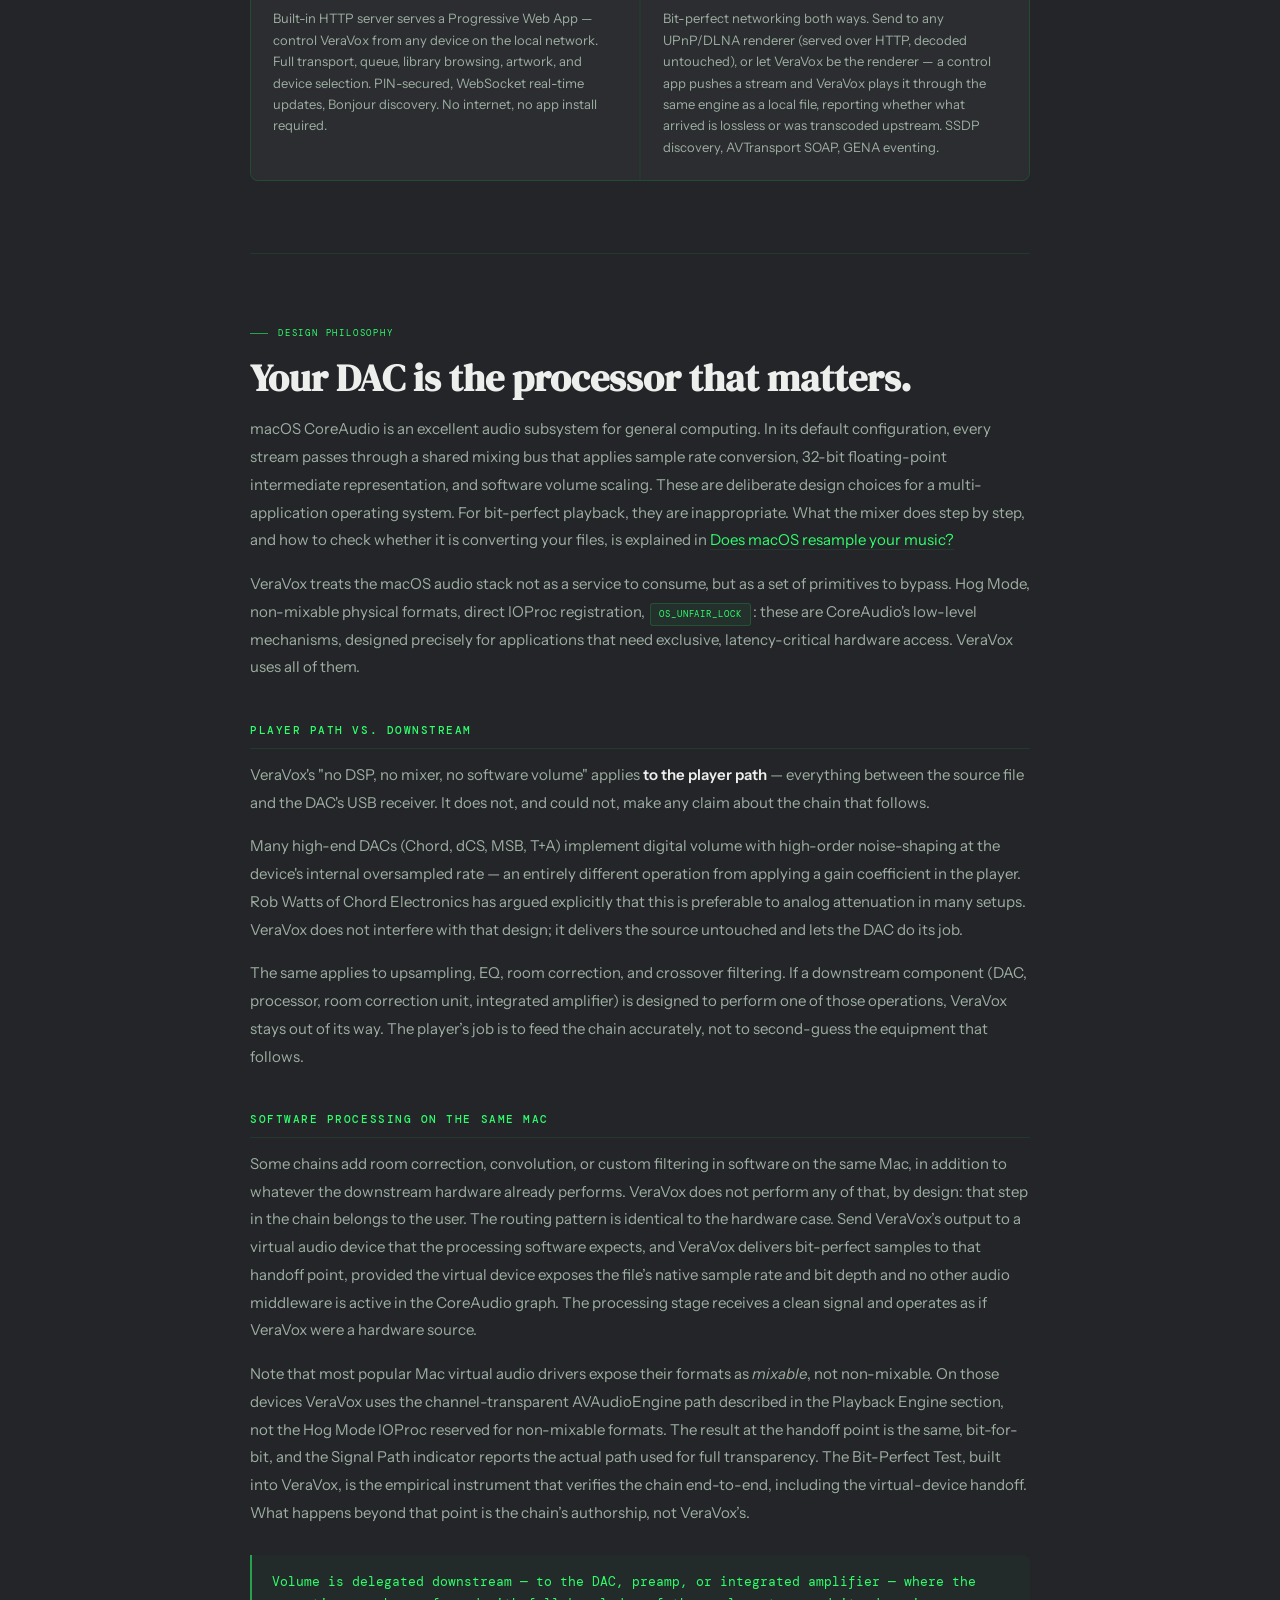
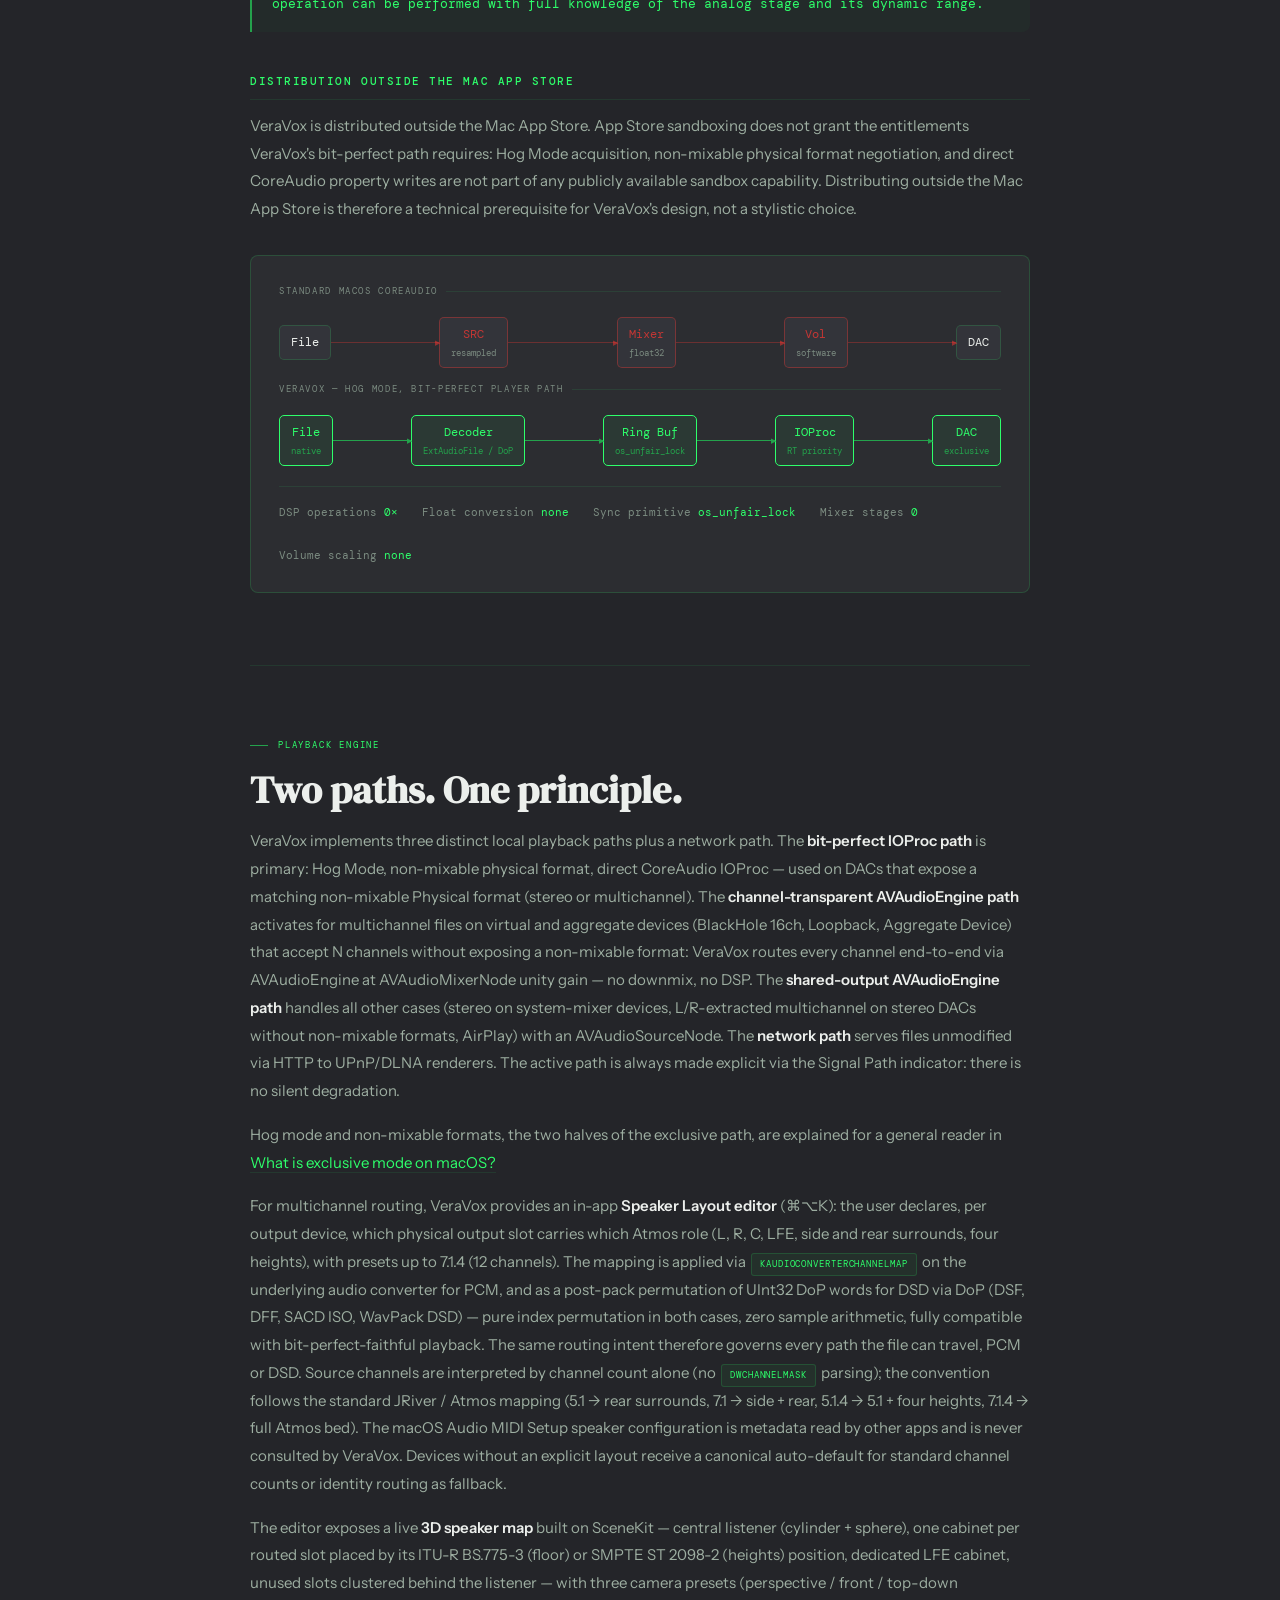
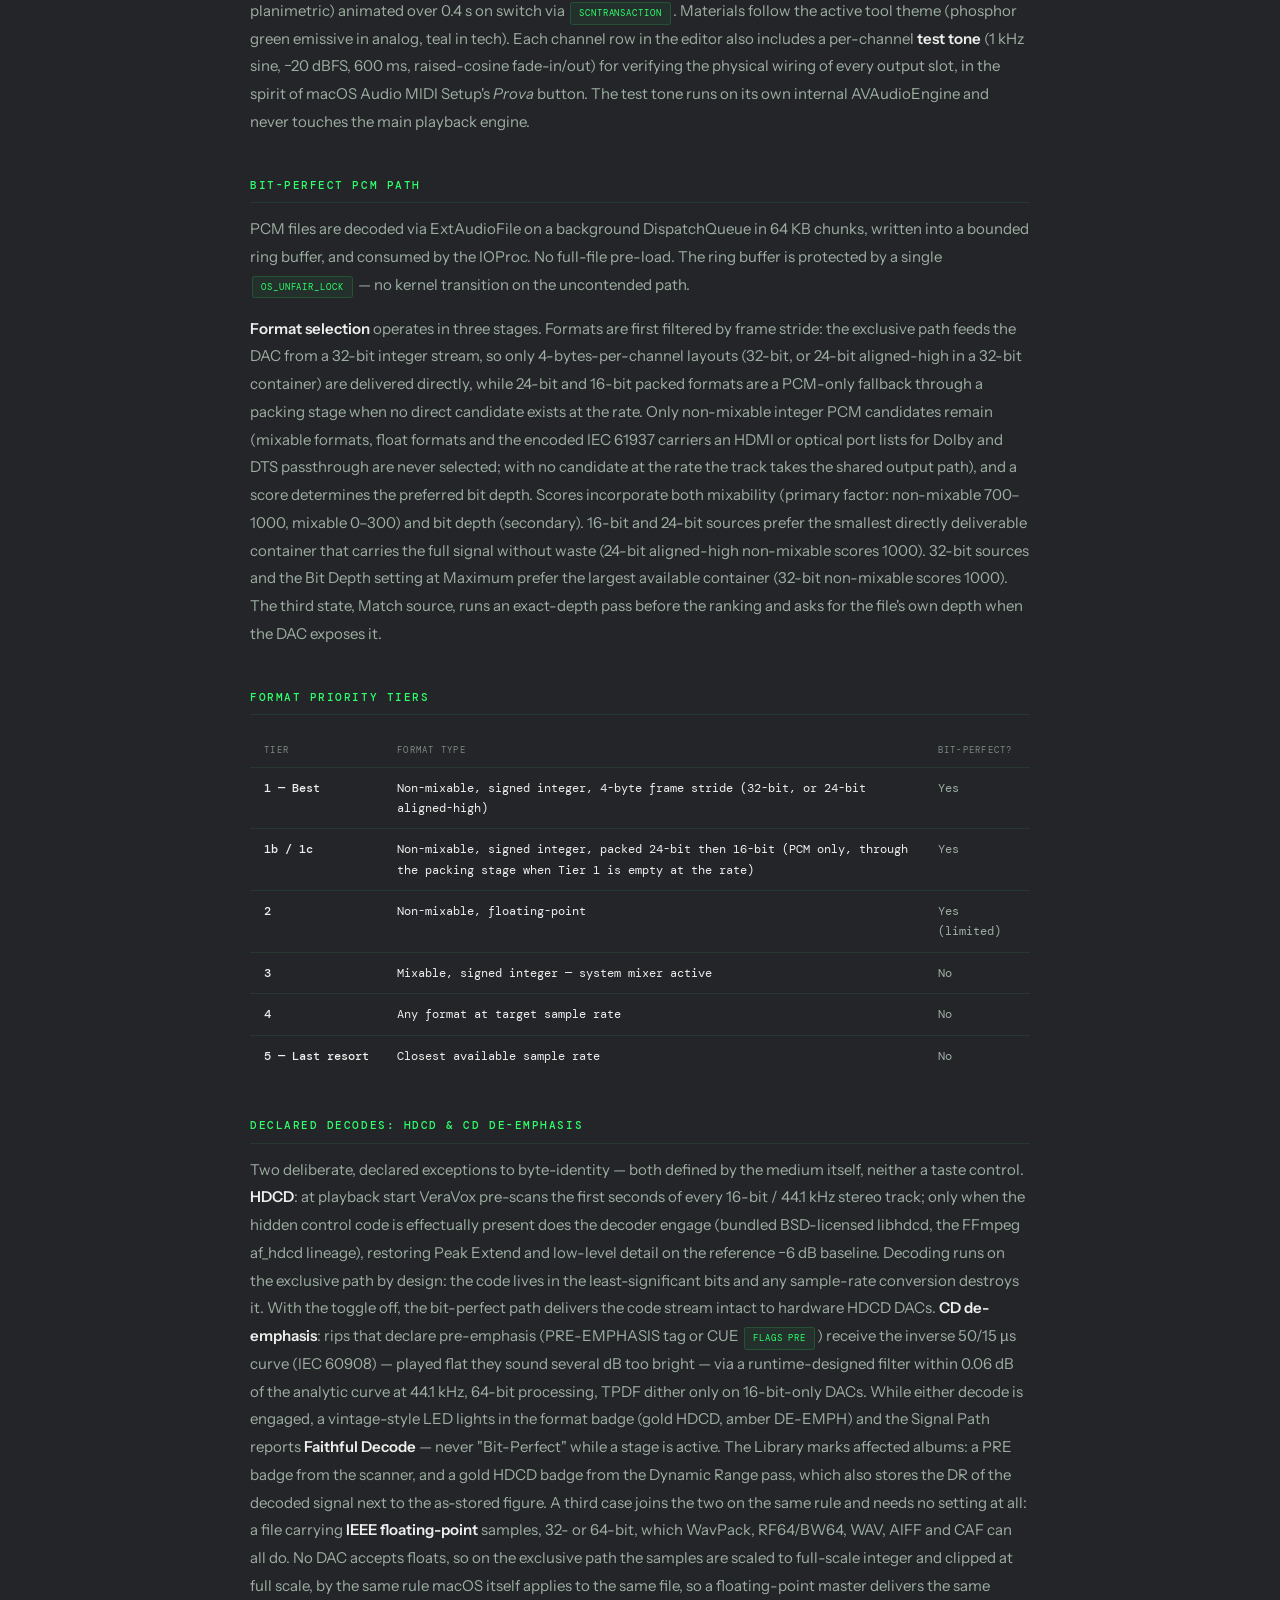
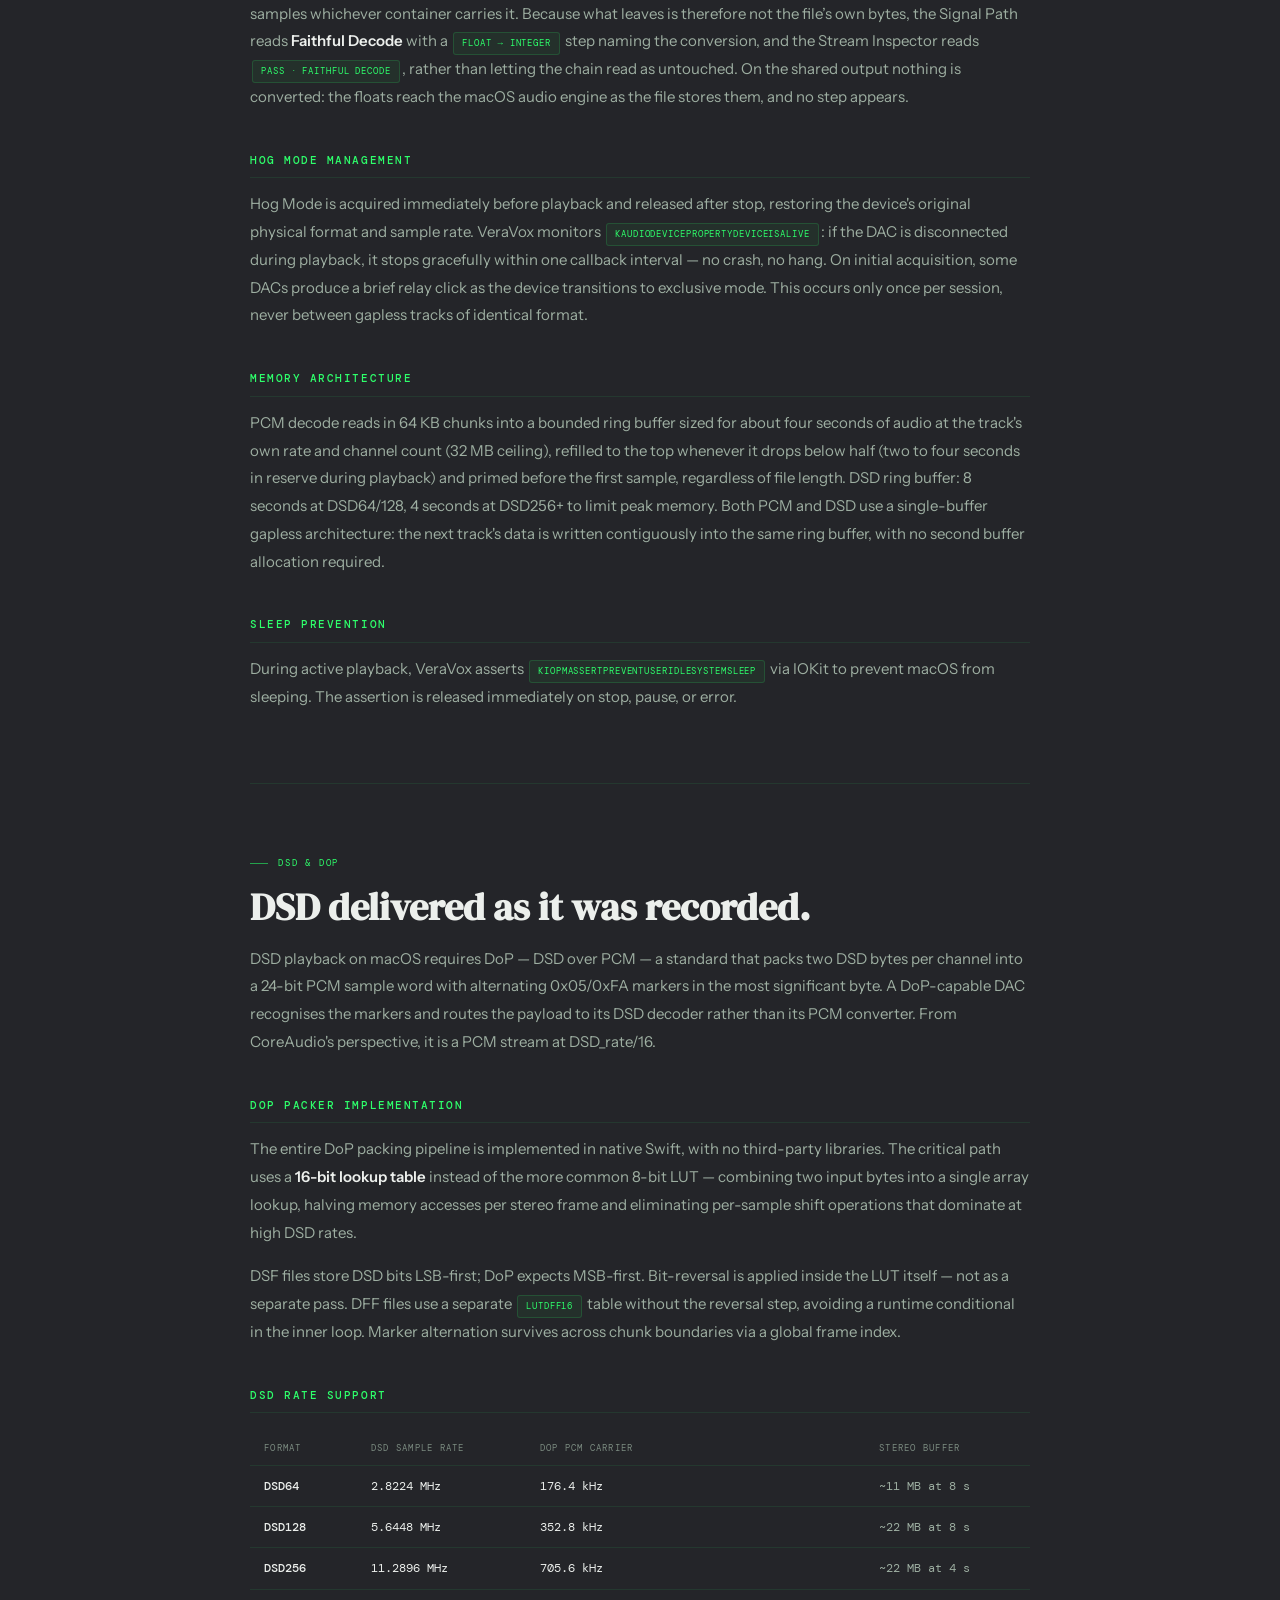
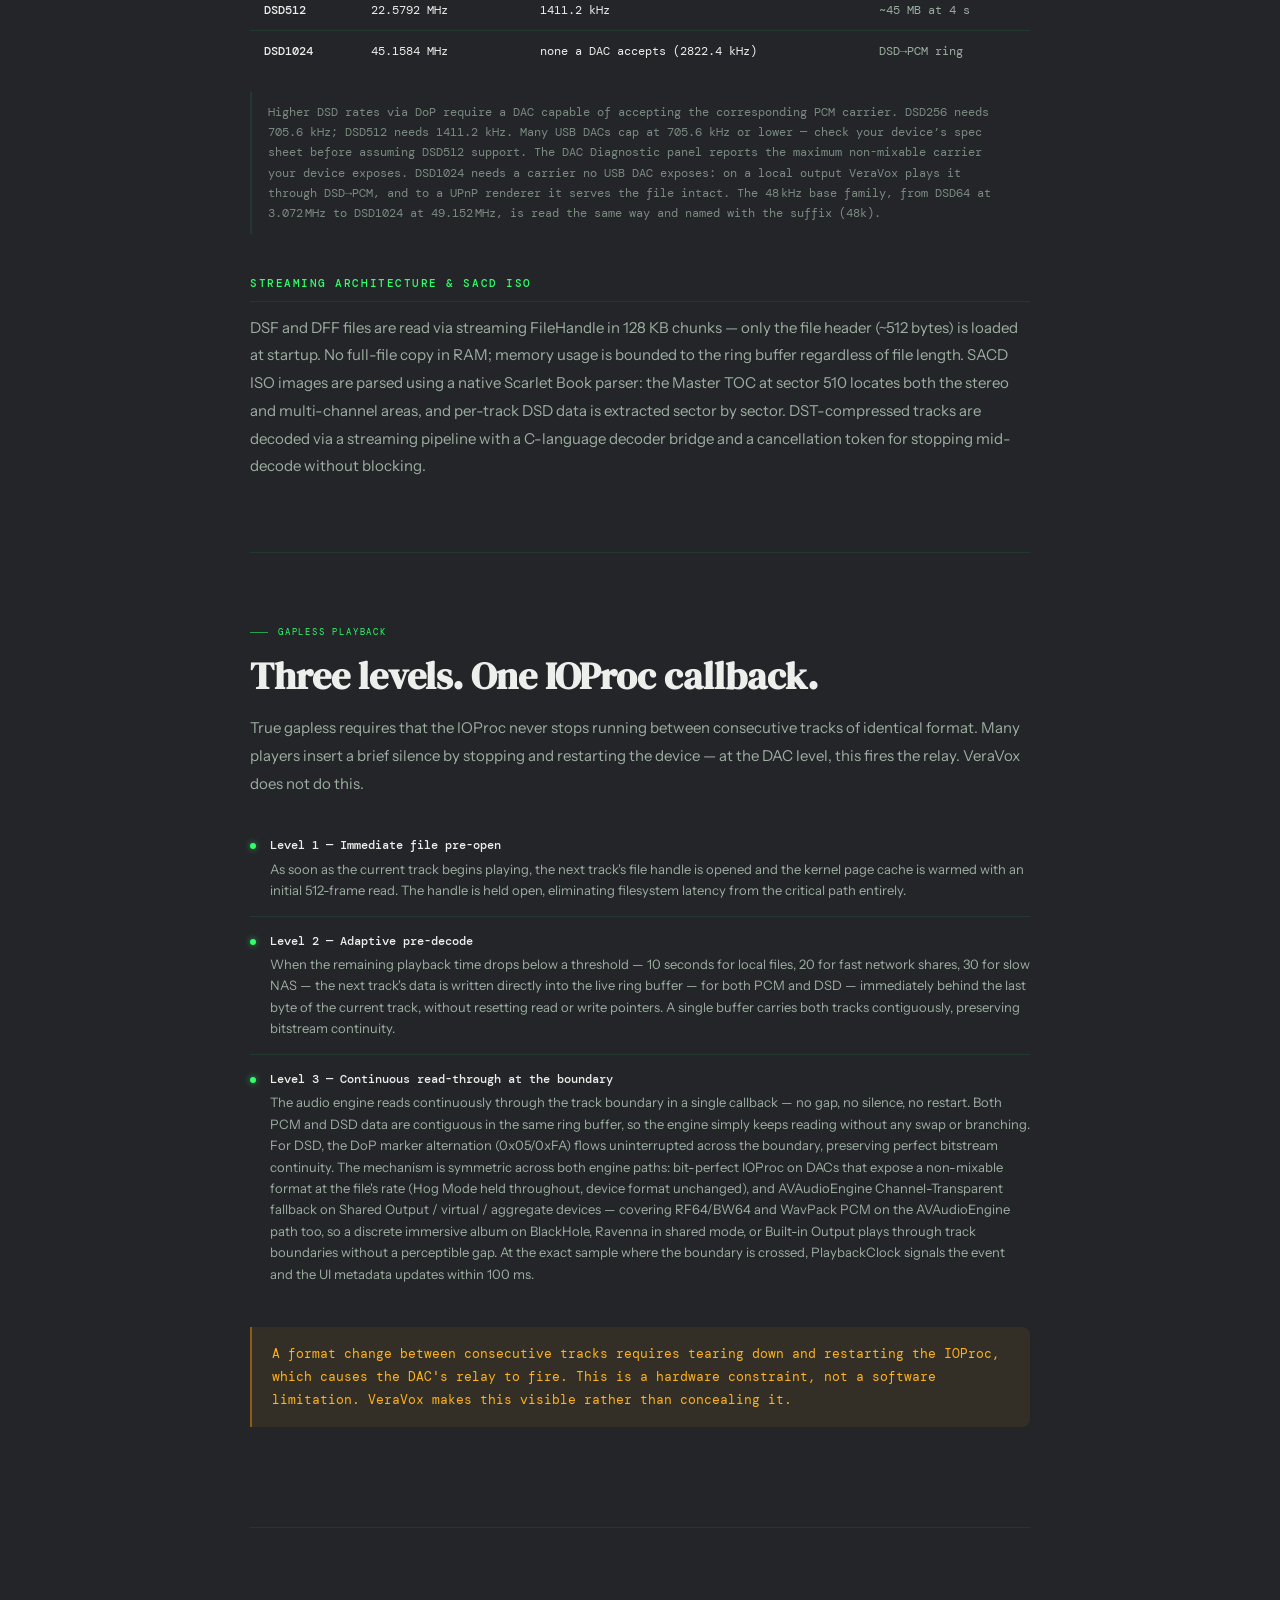
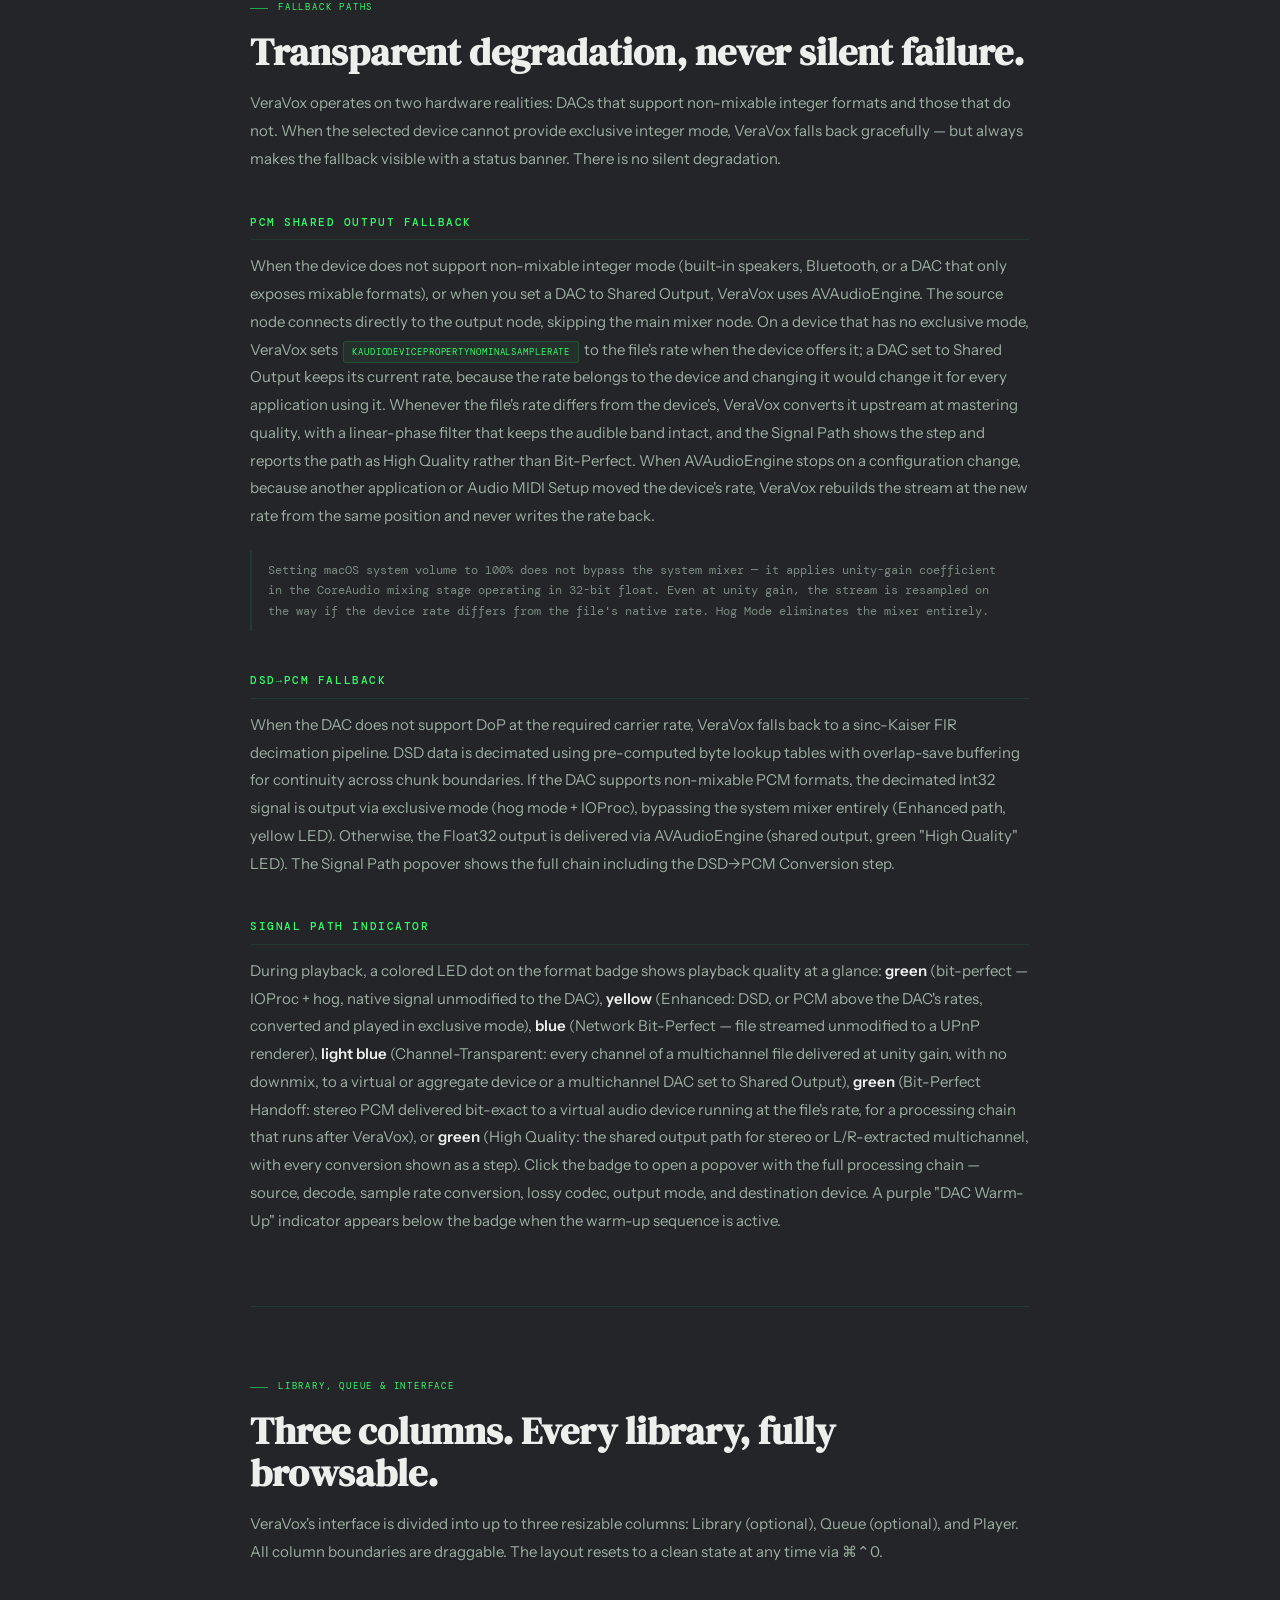
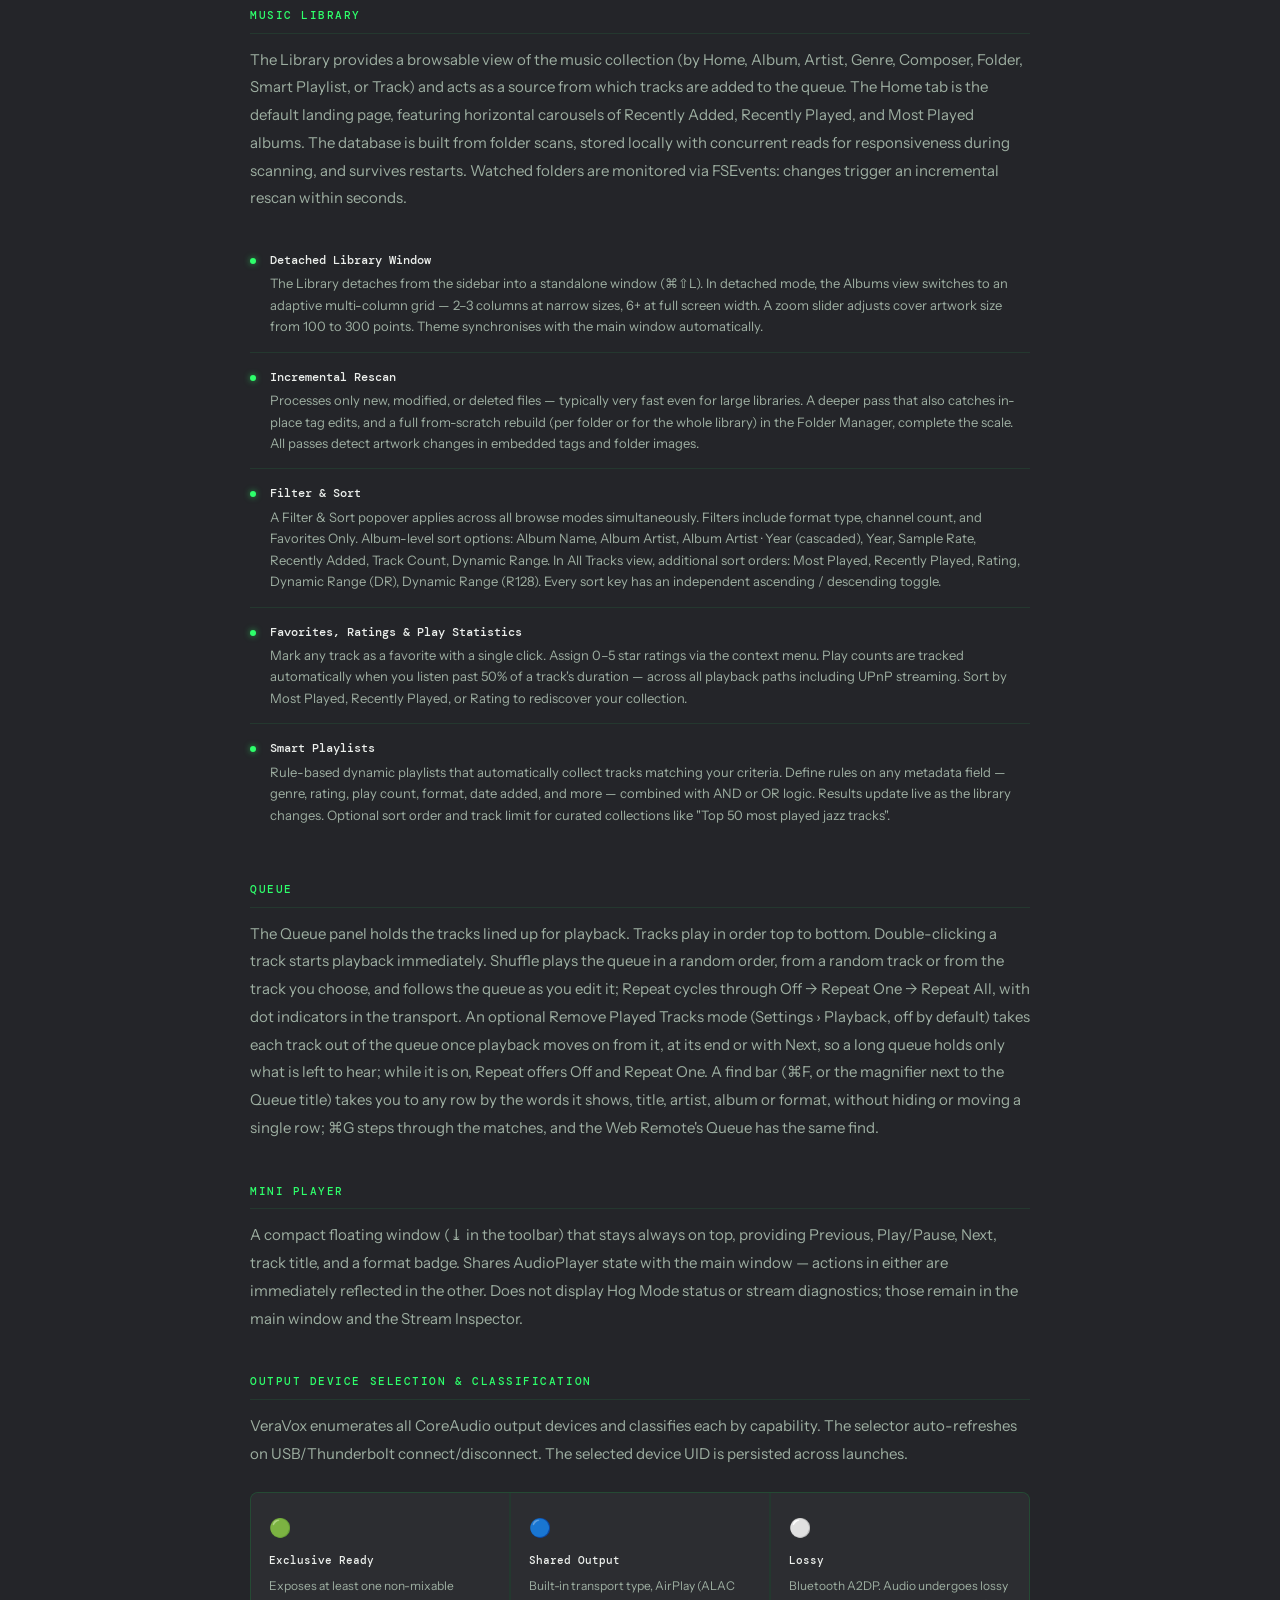
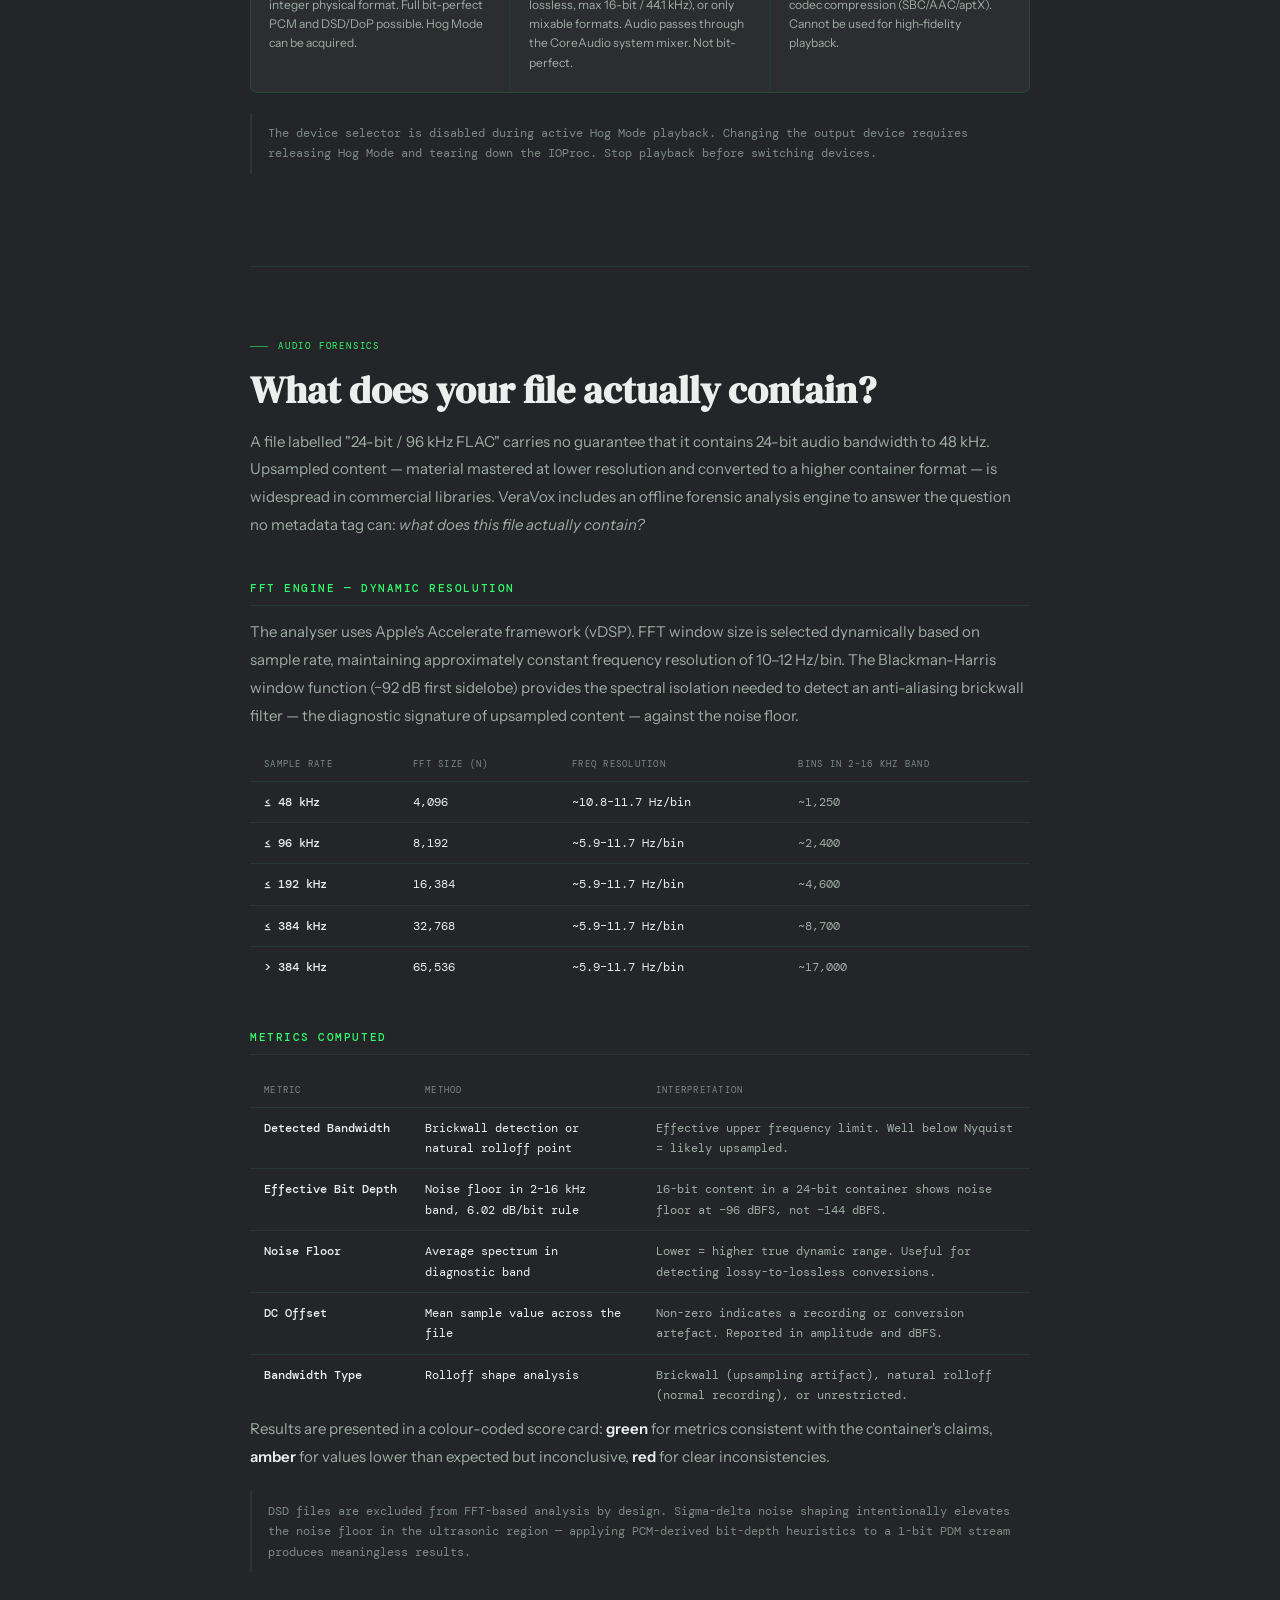
==== commit 41e6c9cd: "VeraVox 1.7.0 (release)" ====
--- a/VeraVox_Press_Kit.html
+++ b/VeraVox_Press_Kit.html
@@ -559,7 +559,7 @@
   </ul>
 
   <h3 class="sub-h">Queue</h3>
-  <p class="body">The Queue panel holds the tracks lined up for playback. Tracks play in order top to bottom. Double-clicking a track starts playback immediately. Shuffle plays the queue in a random order, from a random track or from the track you choose, and follows the queue as you edit it; Repeat cycles through Off → Repeat One → Repeat All, with dot indicators in the transport. A find bar (⌘F, or the magnifier next to the Queue title) takes you to any row by the words it shows, title, artist, album or format, without hiding or moving a single row; ⌘G steps through the matches, and the Web Remote's Queue has the same find.</p>
+  <p class="body">The Queue panel holds the tracks lined up for playback. Tracks play in order top to bottom. Double-clicking a track starts playback immediately. Shuffle plays the queue in a random order, from a random track or from the track you choose, and follows the queue as you edit it; Repeat cycles through Off → Repeat One → Repeat All, with dot indicators in the transport. An optional Remove Played Tracks mode (Settings › Playback, off by default) takes each track out of the queue once playback moves on from it, at its end or with Next, so a long queue holds only what is left to hear; while it is on, Repeat offers Off and Repeat One. A find bar (⌘F, or the magnifier next to the Queue title) takes you to any row by the words it shows, title, artist, album or format, without hiding or moving a single row; ⌘G steps through the matches, and the Web Remote's Queue has the same find.</p>
 
   <h3 class="sub-h">Mini Player</h3>
   <p class="body">A compact floating window (⤓ in the toolbar) that stays always on top, providing Previous, Play/Pause, Next, track title, and a format badge. Shares AudioPlayer state with the main window — actions in either are immediately reflected in the other. Does not display Hog Mode status or stream diagnostics; those remain in the main window and the Stream Inspector.</p>
@@ -614,13 +614,13 @@
     <tr><th>Metric</th><th>Standard</th><th>Algorithm</th></tr>
     <tr><td>Crest Factor DR</td><td>Pleasurize Music Foundation &ldquo;Measuring DR&rdquo; (Algorithmix, v1.3, 2009), the procedure of the TT DR Offline Meter and of the DR Database</td><td>Per channel, consecutive non-overlapping 3&thinsp;s blocks (3&thinsp;&middot;&thinsp;(fs&thinsp;+&thinsp;60) samples, 132480 at 44.1&thinsp;kHz), block RMS with the +3&thinsp;dB sine correction. Channel DR = second-highest block peak against the power mean of the loudest 20&thinsp;% of the block RMS values; track DR = mean of the channel DRs, rounded to a single integer in dB (&ldquo;DR12&rdquo;, &ldquo;DR8&rdquo;). Certified against the community&rsquo;s DR logs on a 366-track corpus (19 September 2026).</td></tr>
     <tr><td>RMS</td><td>The &ldquo;RMS&rdquo; column of the community DR logs</td><td>Power mean of every 3&thinsp;s block RMS of every channel (sine correction included, the trailing partial block among them), in dBFS; verified against 363 community log rows within 0.02&thinsp;dB.</td></tr>
-    <tr><td>Album report</td><td>Export per album, or for a selection of albums</td><td>PDF (wordmark, cover, album and format, album DR as the rounded average of the track values with min and max, average LRA / LUFS-I / RMS, highest peak, a bar per track in the three DR bands, full table, notes) or the classic tabular text log; proposed as <code>VeraVox_DR_&lt;album&gt;</code> in the album&rsquo;s folder, where the Booklet viewer opens it. A selection writes each report in its album&rsquo;s folder or all in one folder, analyses tracks never analysed first, and runs in the background (pages drawn off the main thread, files written on a queue of their own); exporting again resumes, keeping reports newer than their album&rsquo;s analysis.</td></tr>
+    <tr><td>Album report</td><td>Export per album, for a selection of albums, or for the whole library</td><td>PDF (wordmark, cover, album and format, album DR as the rounded average of the track values with min and max, average LRA / LUFS-I / RMS, highest peak, a bar per track in the three DR bands, full table, notes) or the classic tabular text log; written by default as <code>VeraVox_DR_&lt;album&gt;</code> in the album&rsquo;s folder, where the Booklet viewer opens it. One sheet for every export: each report in its album&rsquo;s folder or all in one folder, tracks never analysed analysed first, the work in the background (pages drawn off the main thread, files written on a queue of their own); exporting again resumes, keeping reports newer than their album&rsquo;s analysis and files unless asked to replace them.</td></tr>
     <tr><td>R128 LRA</td><td>EBU Tech 3342 (Loudness Range)</td><td>ITU-R BS.1770-4 K-weighted pipeline. 3 s short-term loudness blocks at 100 ms hop, absolute gate at &minus;70 LUFS, relative gate at &minus;20 LU below the abs-gated mean. LRA = p95 &minus; p10 of the surviving blocks, in Loudness Units.</td></tr>
     <tr><td>LUFS-I (integrated)</td><td>ITU-R BS.1770-4</td><td>Same K-weighted pipeline, 400 ms momentary blocks with 75&thinsp;% overlap, cascaded gating (&minus;70 LUFS absolute, &minus;10 LU relative). Persisted alongside DR and LRA and surfaced in the Track Info panel.</td></tr>
     <tr><td>Sample Peak</td><td>File peak in dBFS</td><td>Largest absolute sample value, reported in dBFS. True Peak (BS.1770-4 Annex 2, 4&times; polyphase oversampling) not yet measured.</td></tr>
   </table>
   </div>
-  <p class="body">Multichannel material is handled per the respective standard: Crest Factor DR is measured per channel and averaged (the Pleasurize procedure; a channel without signal is left out of the mean), R128 LRA applies the full BS.1770 channel weighting (L,&thinsp;R,&thinsp;C,&thinsp;height = 1.0; LFE = 0; surrounds = &radic;2). The K-weighting filter is computed via the RBJ Audio EQ Cookbook bilinear transform; the deviation from the canonical BS.1770-4 digital coefficients tabulated at 48 kHz is under 0.5 dB on broadband material and is documented in the in-app Help.</p>
+  <p class="body">Multichannel material is handled per the respective standard: Crest Factor DR is measured per channel and averaged (the Pleasurize procedure; a channel without signal is left out of the mean, and a figure that counts a channel whose sound sits in a single 3-second block keeps the procedure&rsquo;s value with a &dagger;, explained in the album&rsquo;s report with the figures without that channel), R128 LRA applies the full BS.1770 channel weighting (L,&thinsp;R,&thinsp;C,&thinsp;height = 1.0; LFE = 0; surrounds = &radic;2). The K-weighting filter is computed via the RBJ Audio EQ Cookbook bilinear transform; the deviation from the canonical BS.1770-4 digital coefficients tabulated at 48 kHz is under 0.5 dB on broadband material and is documented in the in-app Help.</p>
   <p class="body">DSD sources (DSF, DFF) are analysed via the same sinc-Kaiser FIR decimation used by the Library waveform scanner. Results are flagged with a trailing asterisk (&ldquo;DR12*&rdquo;) to remind the reader that 0 dBFS on DSD is a mastering convention, not a hardware ceiling. SACD ISO support is in progress.</p>
   <p class="body">Where the numbers appear: as compact monospaced badges next to the duration in every track list, as a pill on the artwork of every album card in the Library grid showing the album&rsquo;s DR (the rounded average of its tracks, as the DR Database lists it), as a discreet technical row beneath the now-playing artwork, and as a dedicated &ldquo;Dynamic Range&rdquo; card inside the Track Info panel. Two sort orders &mdash; &ldquo;Dynamic Range (DR)&rdquo; and &ldquo;Dynamic Range (R128)&rdquo; &mdash; surface the worst masters first in the Library lists.</p>
 </section>
@@ -655,7 +655,7 @@
   <p class="body">Dual analog-style VU meter (L/R) with IEC&thinsp;60268-17 ballistics, modelled as a second-order spring-mass-damper system (&omega;&thinsp;=&thinsp;13.5&thinsp;rad/s, &zeta;&thinsp;=&thinsp;0.81, per Lobdell &amp; Allen, JASA 2007). Approximately 300&thinsp;ms rise time to 99% with 1.5% overshoot &mdash; the response of a real moving-coil meter. Calibrated to K-14 metering (0&thinsp;VU&thinsp;=&thinsp;&minus;14&thinsp;dBFS), with a nonlinear amplitude-proportional scale from &minus;20 to +3&thinsp;VU. Per-channel RMS for PCM via interleaved modulo indexing; mono FIR-decimated RMS for DSD. Needle animation at 60&thinsp;fps, RMS data at 30&thinsp;fps from the shared StreamAnalyzer. In the Modern (tech) theme, the PK&thinsp;L / PK&thinsp;R numeric readouts and the peak segment on the LED bar meters use a <strong>per-track monotonic</strong> peak hold &mdash; the peak accumulates the maximum value seen since the start of the current track and resets at the next track (or on a double-click on the PK readouts). The Analog theme exposes only the moving needle, which follows pure mechanical inertia. Mechanical response inspired by the Sifam&thinsp;AL19 moving-coil panel meter; the warm amber back-light is a visual nod to the Pioneer&thinsp;RT-909&rsquo;s fluorescent VU display &mdash; aesthetic only, not the underlying meter type. Opened via &#8984;&#8679;U or the toolbar icon.</p>
 
   <h3 class="sub-h">Surround Sound Scope</h3>
-  <p class="body">Dedicated multichannel monitor following the ITU-R BS.775-3 / SMPTE ST 2098-2 speaker layout convention. Two-pane composition in a fixed 720&times;560 window: <strong>left</strong> &mdash; top-down speaker map with SMPTE trapezoid icons positioned by azimuth and elevation, a radial "wavefield" energy glow centred on the energy centroid, a precise dB graticule (concentric rings at 0, &minus;6, &minus;12, &minus;20 dBFS with 30&deg; angular ticks), and a phantom-image crosshair marking the perceived spatial position of the dominant source; <strong>right</strong> &mdash; informative side panel with per-channel dBFS readouts, <strong>per-track</strong> peak hold (monotonic, resets at track change or double-click), an LFE row inside the readout panel for the numeric value alongside the directional channels, vertical LED bar meters and a dedicated horizontal LFE LED bar. Per-channel RMS uses the same IEC&thinsp;60268-17 critically damped ballistics as the VU Meter. Supported layouts: 3.0, Quad, 5.0, 5.1, 6.1, 7.1, Atmos 7.1.1 &rarr; 7.1.4, plus a generic ring for non-standard channel counts up to 12. The scope is <strong>device-aware</strong>: when a Speaker Layout is configured for the current output device (⌘⌥K), the bubbles light up where each role is physically being routed — a 5.1 file on a 7.1.4 layout lights L/R/C/LFE plus Lrs/Rrs (rear surrounds) and leaves Ls/Rs (sides) dim. With no device layout (UPnP renderer, non-standard channel count), positions fall back to canonical SMPTE / ITU-R BS.775-3 placement resolved from the file. Layout is fully adaptive: with few channels (2.1, 5.1) icons and meters scale up to fill the window; with many channels (7.1.4) they shrink to remain legible. Opened via &#8984;&#8997;M or the toolbar icon (visible only when the current track is multichannel). VU Meter and Vectorscope are stereo-only by design: on a multichannel file they show a native macOS alert offering a one-click open of the Surround Sound Scope. A STEREO DOWNMIX warning banner appears when the file is being reduced to its first two channels (L/R extraction) on a stereo-only device &mdash; the consented behaviour after "Play L/R Only" in the multichannel consent dialog. The extraction is true channel pickup (kAudioConverterChannelMap on the underlying CoreAudio converter), not the SMPTE Lt/Rt matrix downmix that consumer playback systems use: centre, LFE, and surround channels are not blended into L/R, they are simply absent from the output stream. On virtual MC devices (BlackHole 16ch, Loopback) and Aggregate Devices, the file's full channel count travels end-to-end via the Channel-Transparent path and the warning does not appear.</p>
+  <p class="body">Dedicated multichannel monitor following the ITU-R BS.775-3 / SMPTE ST 2098-2 speaker layout convention. Two-pane composition in a fixed 720&times;560 window: <strong>left</strong> &mdash; top-down speaker map with SMPTE trapezoid icons positioned by azimuth and elevation, a radial "wavefield" energy glow centred on the energy centroid, a precise dB graticule (concentric rings at 0, &minus;6, &minus;12, &minus;20 dBFS with 30&deg; angular ticks), and a phantom-image crosshair marking the perceived spatial position of the dominant source; <strong>right</strong> &mdash; informative side panel with per-channel dBFS readouts, <strong>per-track</strong> peak hold (monotonic, resets at track change or double-click), an LFE row inside the readout panel for the numeric value alongside the directional channels, vertical LED bar meters and a dedicated horizontal LFE LED bar. Per-channel RMS uses the same IEC&thinsp;60268-17 critically damped ballistics as the VU Meter. Supported layouts: 3.0, Quad, 5.0, 5.1, 6.1, 7.1, 7.1.1, 5.1.4, 6.1.4 and 7.1.4, plus a generic ring past 12 channels. The layout name is the one VeraVox gives the file everywhere else, derived from the routing. The scope is <strong>device-aware</strong>: when a Speaker Layout is configured for the current output device (⌘⌥K), the bubbles light up where each role is physically being routed — a 5.1 file on a 7.1.4 layout lights L/R/C/LFE plus Lrs/Rrs (rear surrounds) and leaves Ls/Rs (sides) dim. With no device layout (UPnP renderer, non-standard channel count), positions fall back to canonical SMPTE / ITU-R BS.775-3 placement resolved from the file. Layout is fully adaptive: with few channels (2.1, 5.1) icons and meters scale up to fill the window; with many channels (7.1.4) they shrink to remain legible. Opened via &#8984;&#8997;M or the toolbar icon (visible only when the current track is multichannel). VU Meter and Vectorscope are stereo-only by design: on a multichannel file they show a native macOS alert offering a one-click open of the Surround Sound Scope. A STEREO DOWNMIX warning banner appears when the file is being reduced to its first two channels (L/R extraction) on a stereo-only device &mdash; the consented behaviour after "Play L/R Only" in the multichannel consent dialog. The extraction is true channel pickup (kAudioConverterChannelMap on the underlying CoreAudio converter), not the SMPTE Lt/Rt matrix downmix that consumer playback systems use: centre, LFE, and surround channels are not blended into L/R, they are simply absent from the output stream. On virtual MC devices (BlackHole 16ch, Loopback) and Aggregate Devices, the file's full channel count travels end-to-end via the Channel-Transparent path and the warning does not appear.</p>
 
   <h3 class="sub-h">DAC Diagnostic Panel</h3>
   <p class="body">Queries every physical format exposed by the selected DAC's output stream via CoreAudio (kAudioStreamPropertyAvailablePhysicalFormats), sorted by capability — non-mixable first, then by container suitability. The currently active format is highlighted with an ACTIVE badge.</p>
